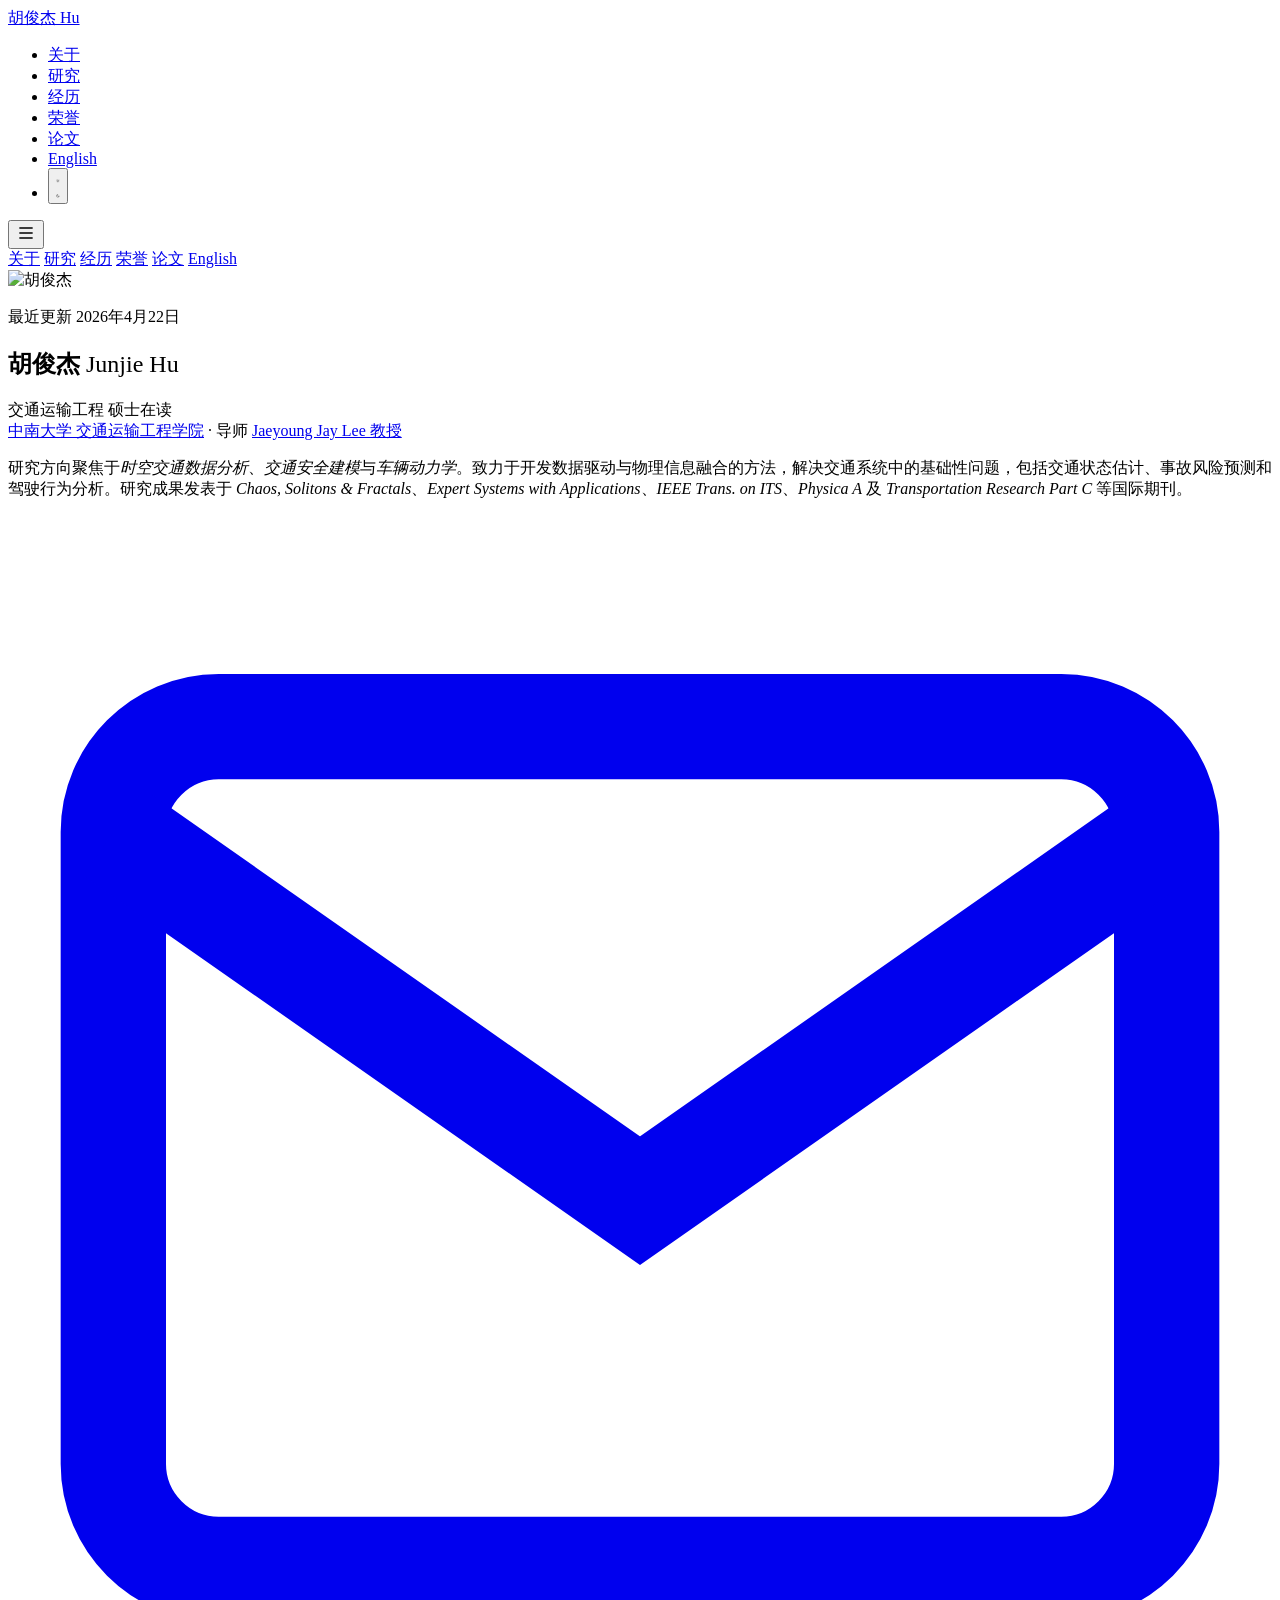
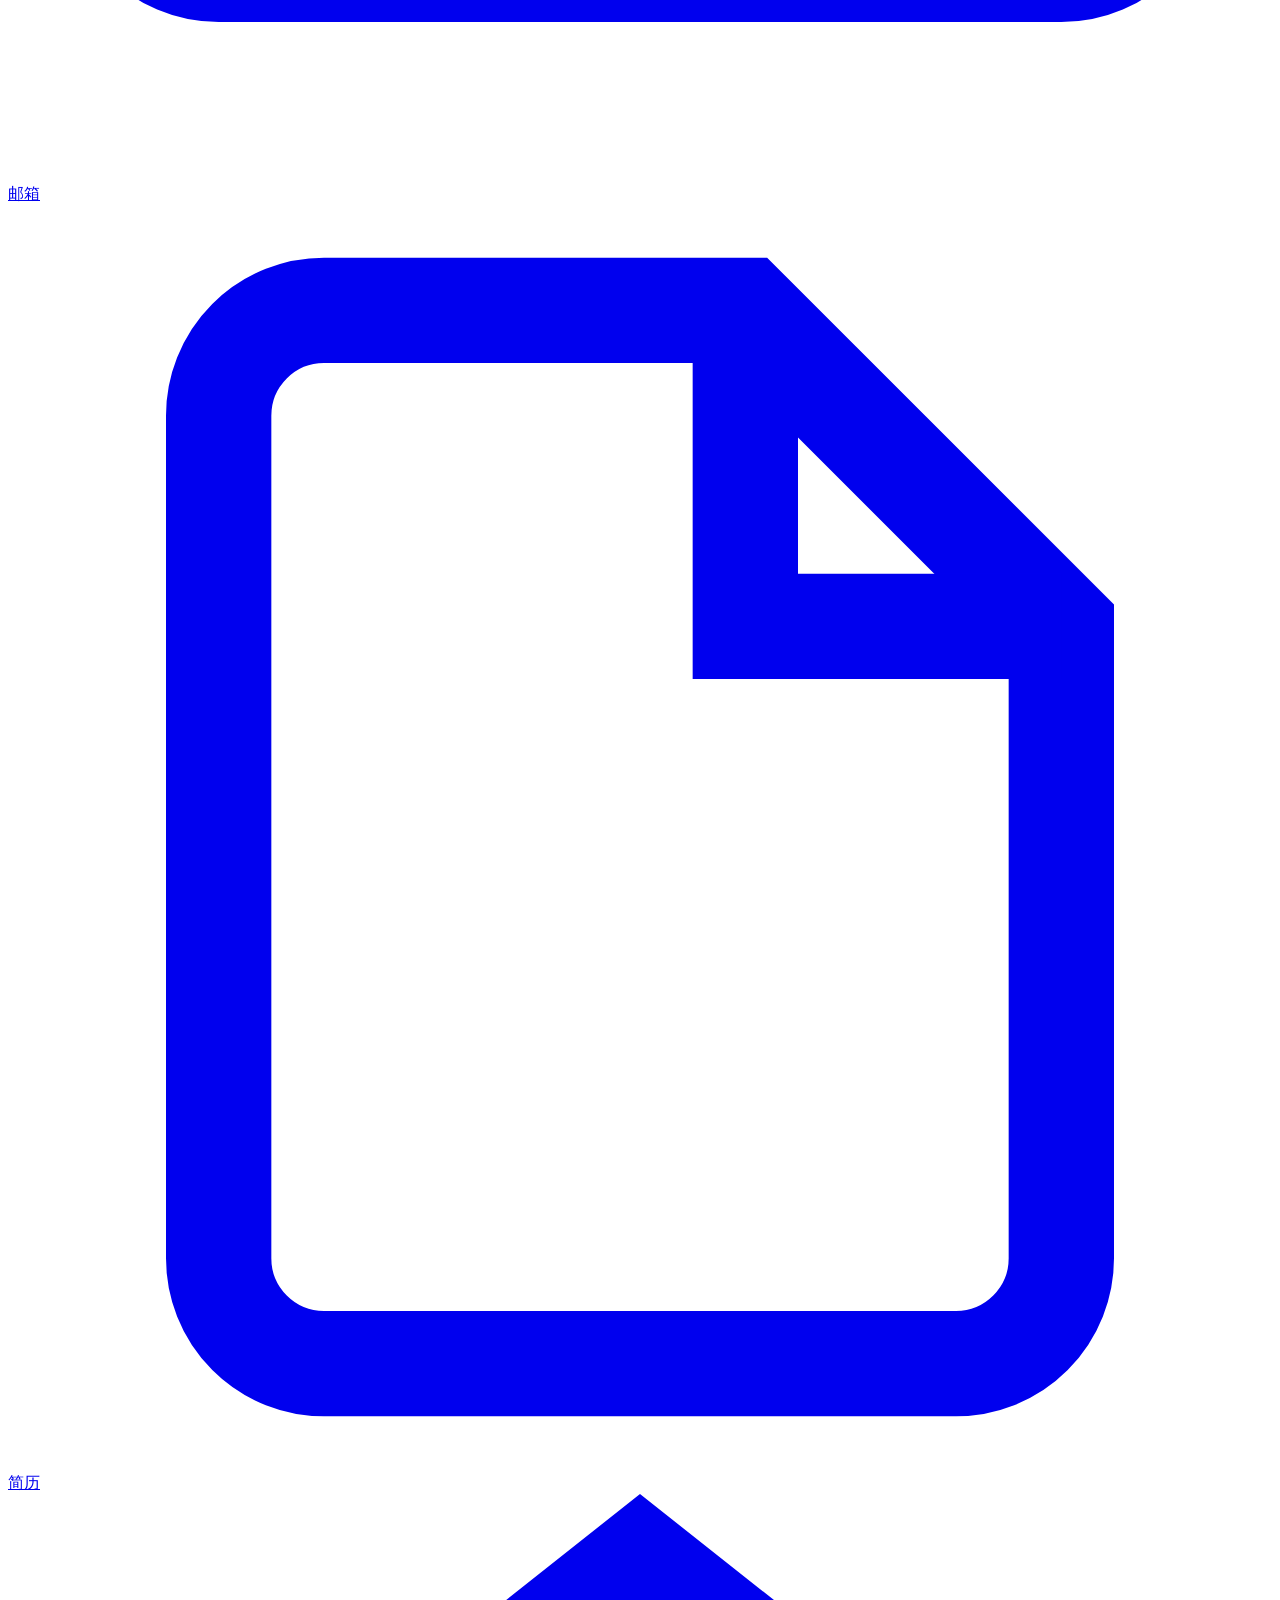
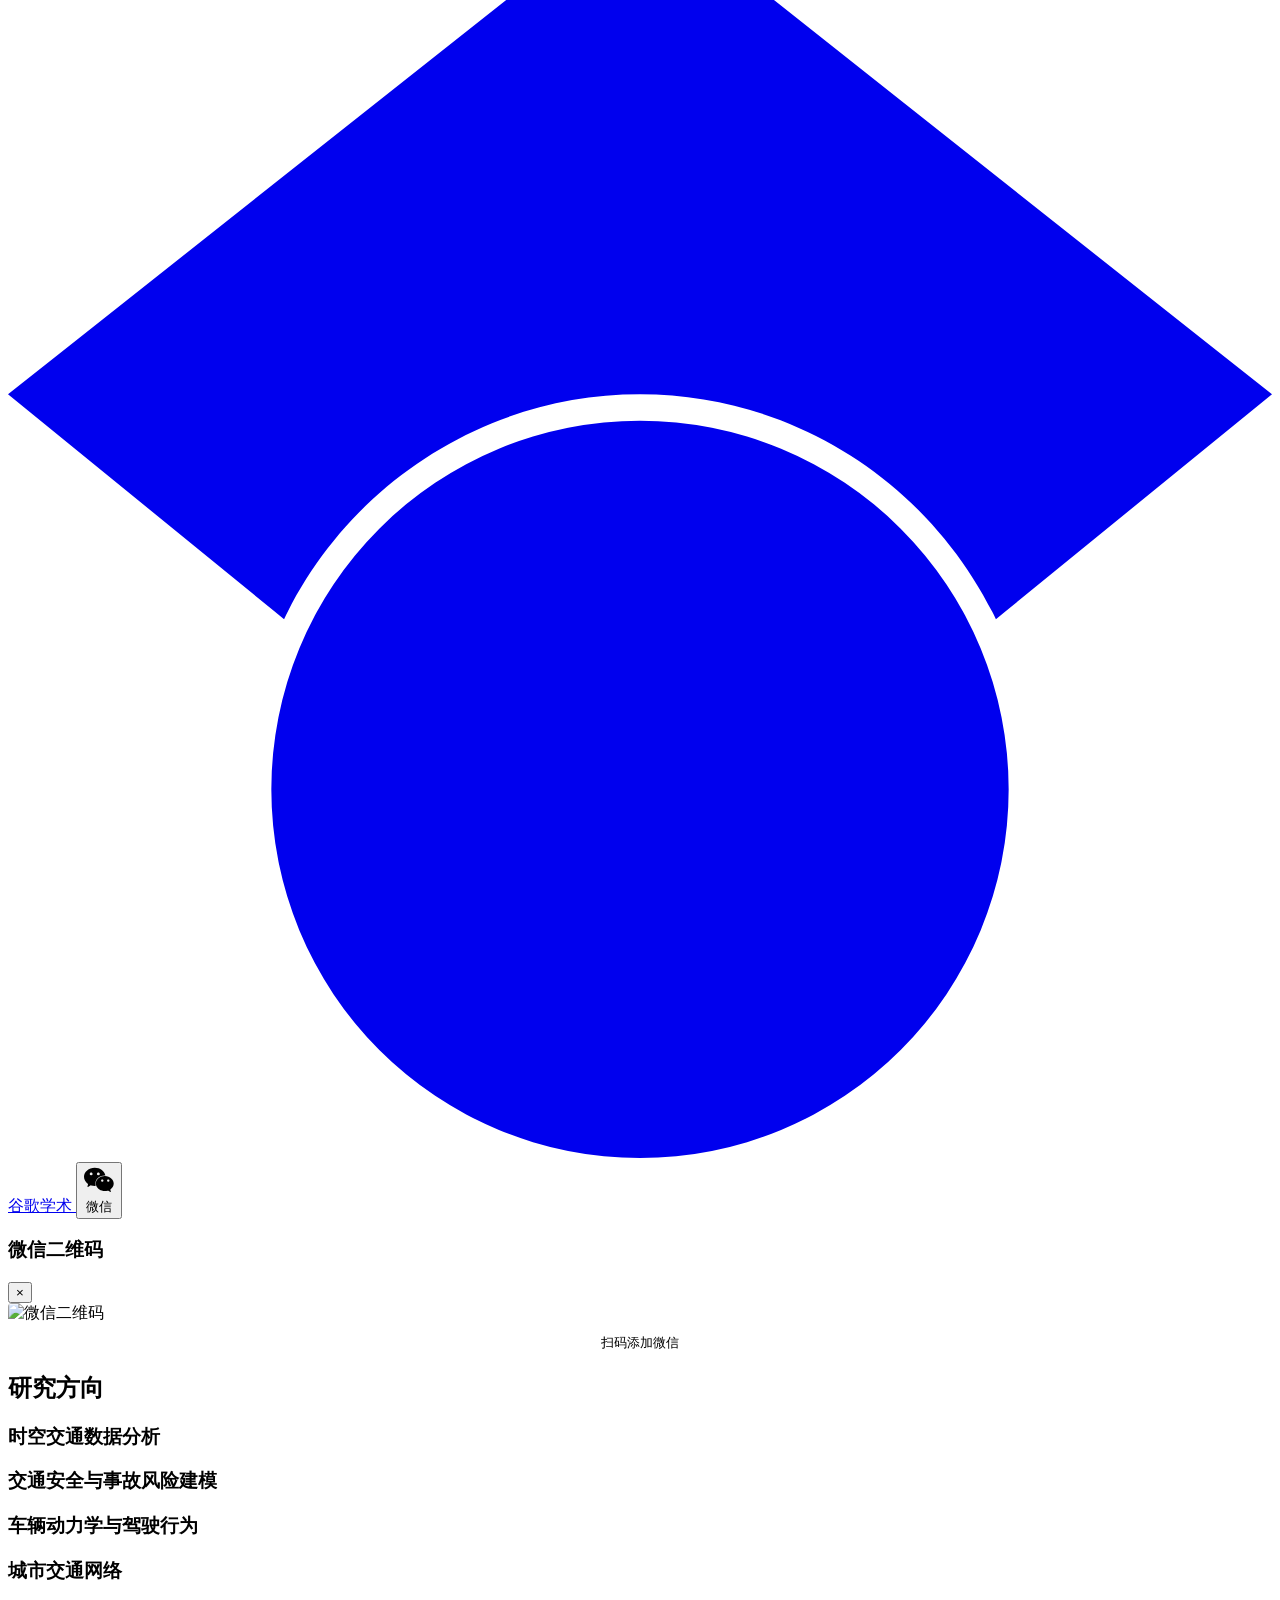
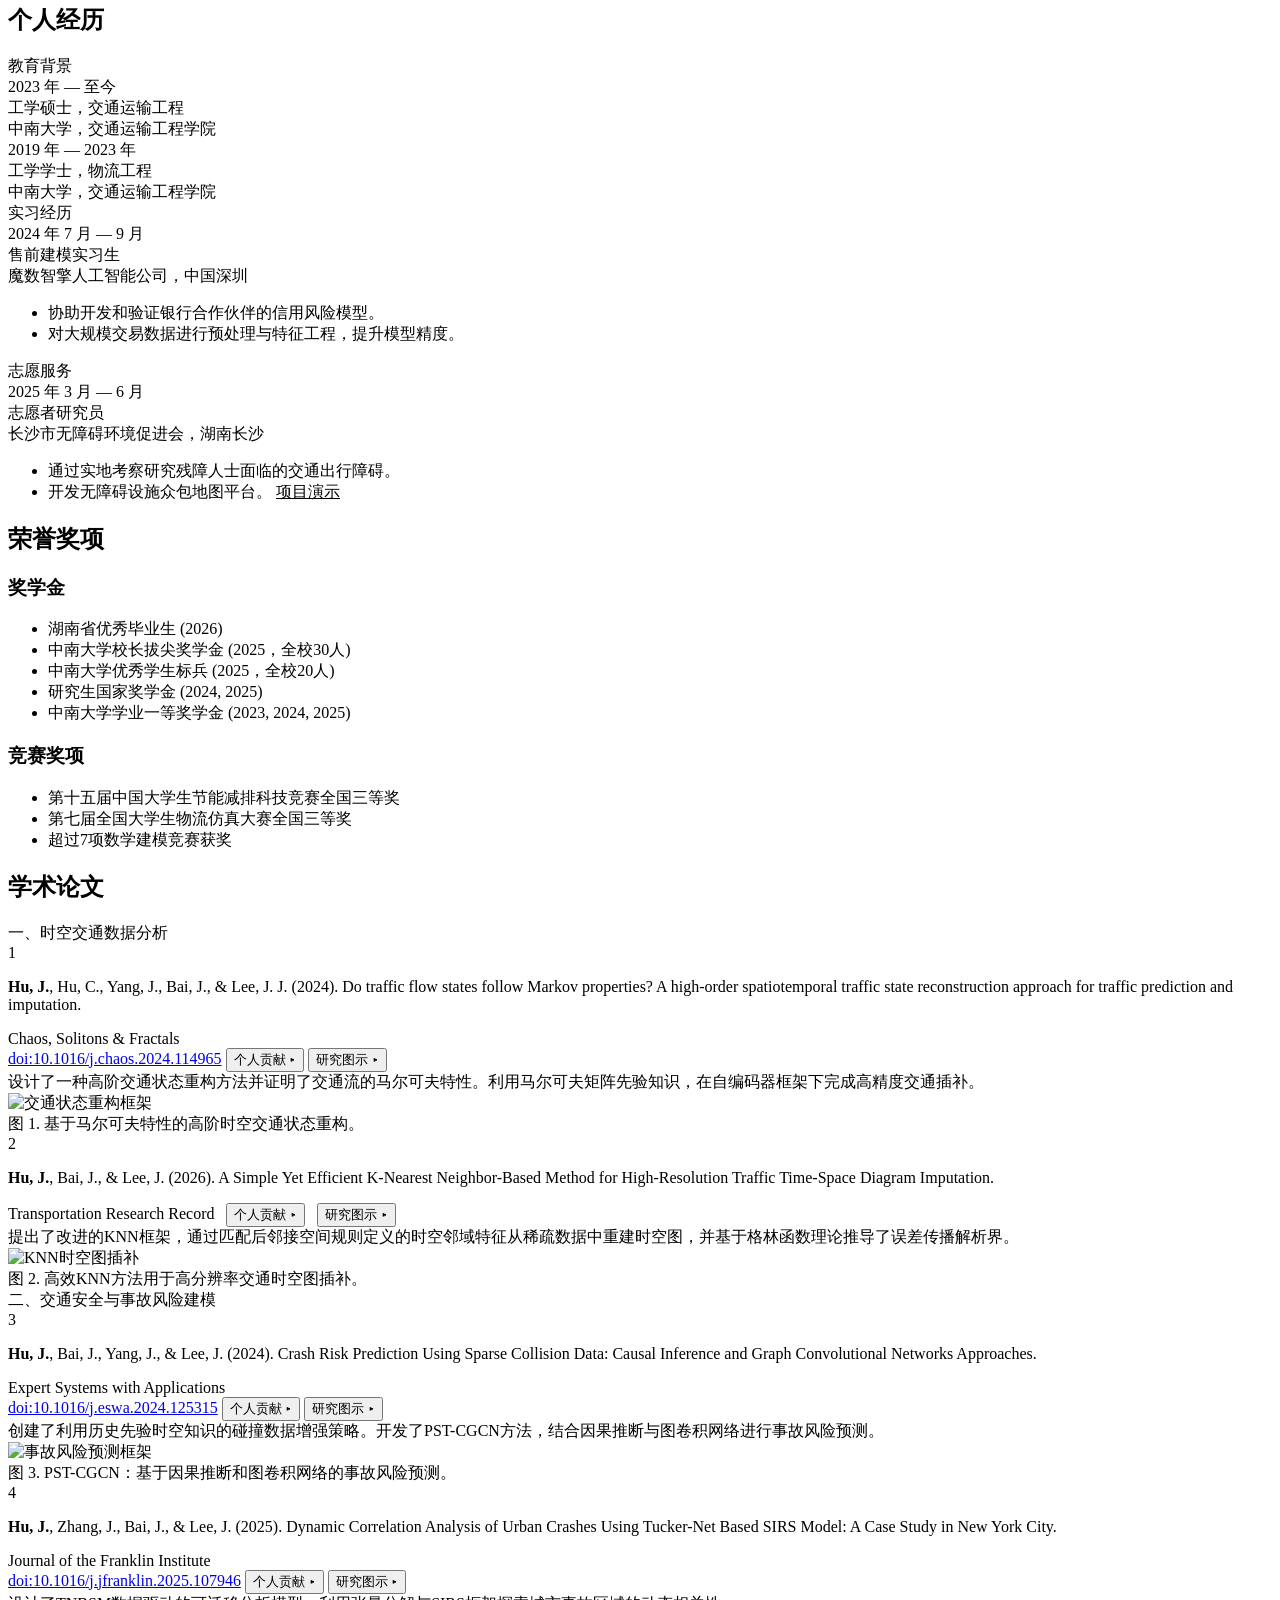
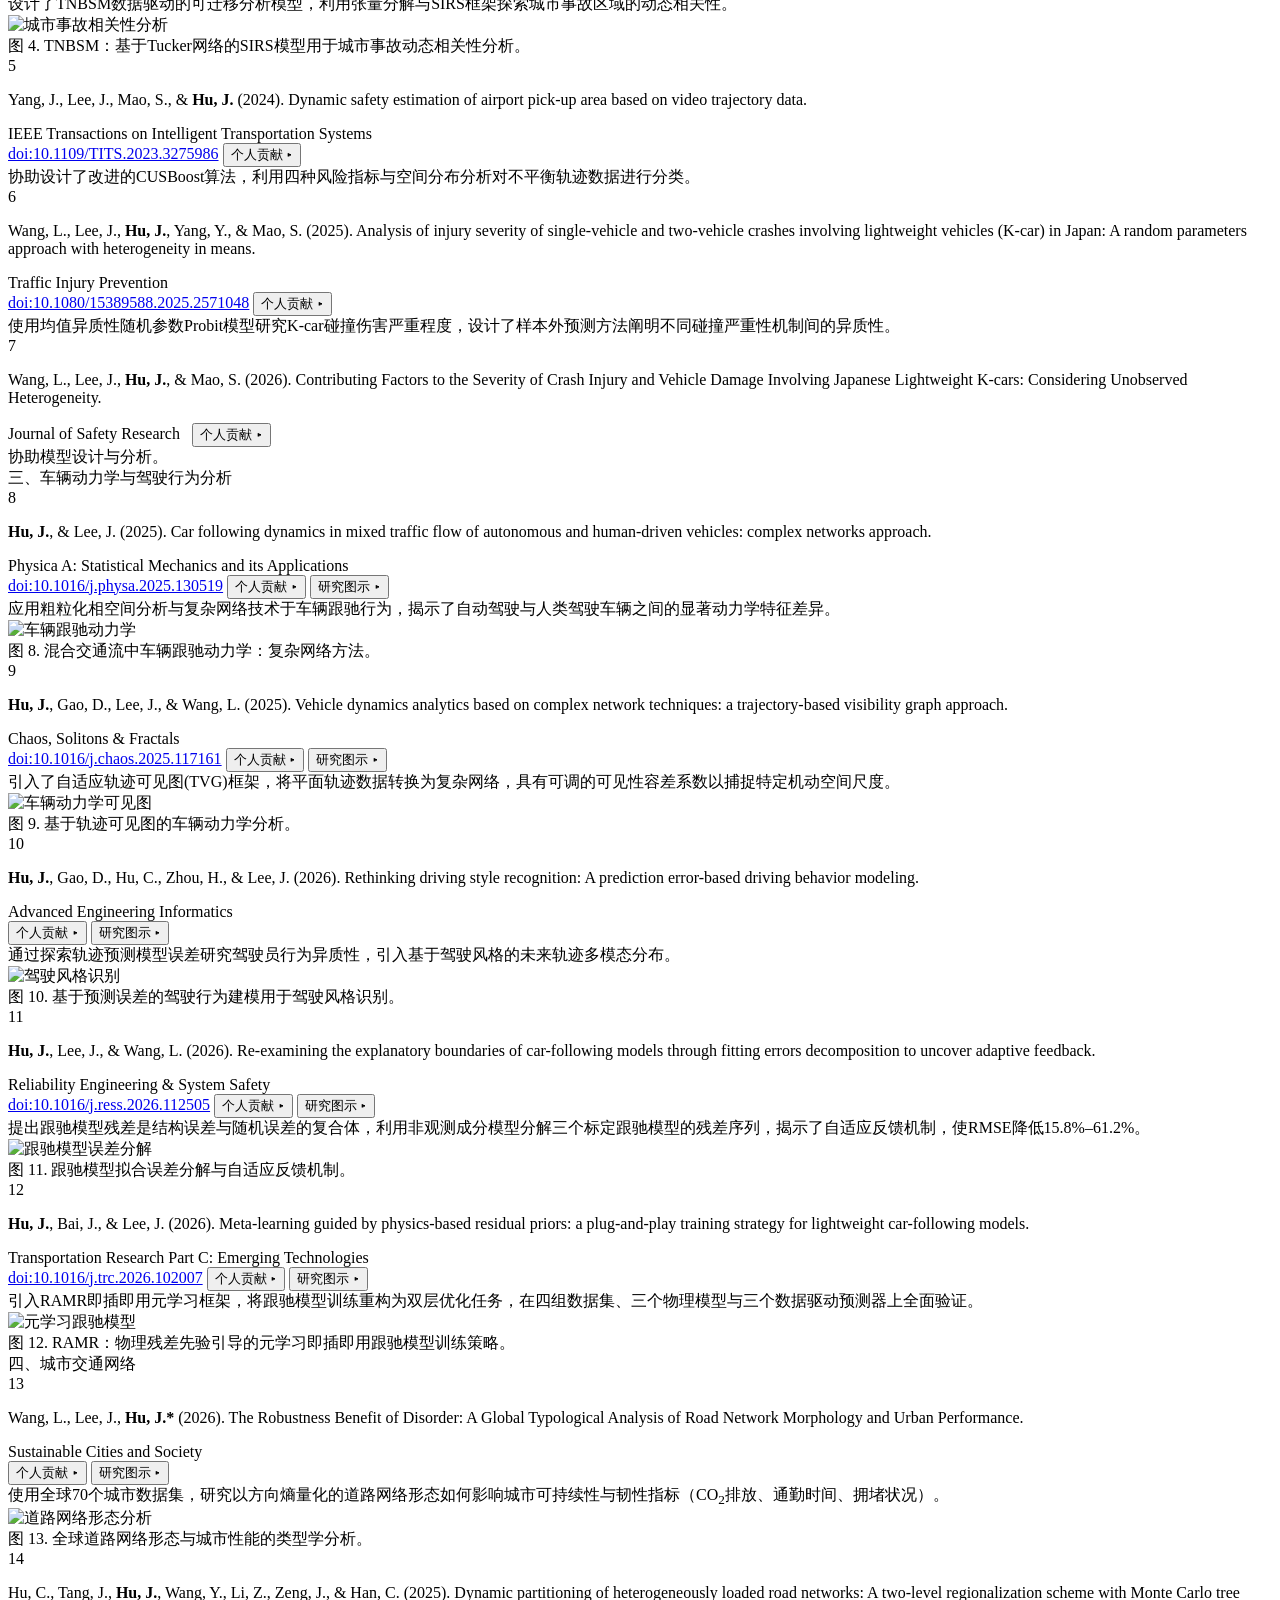
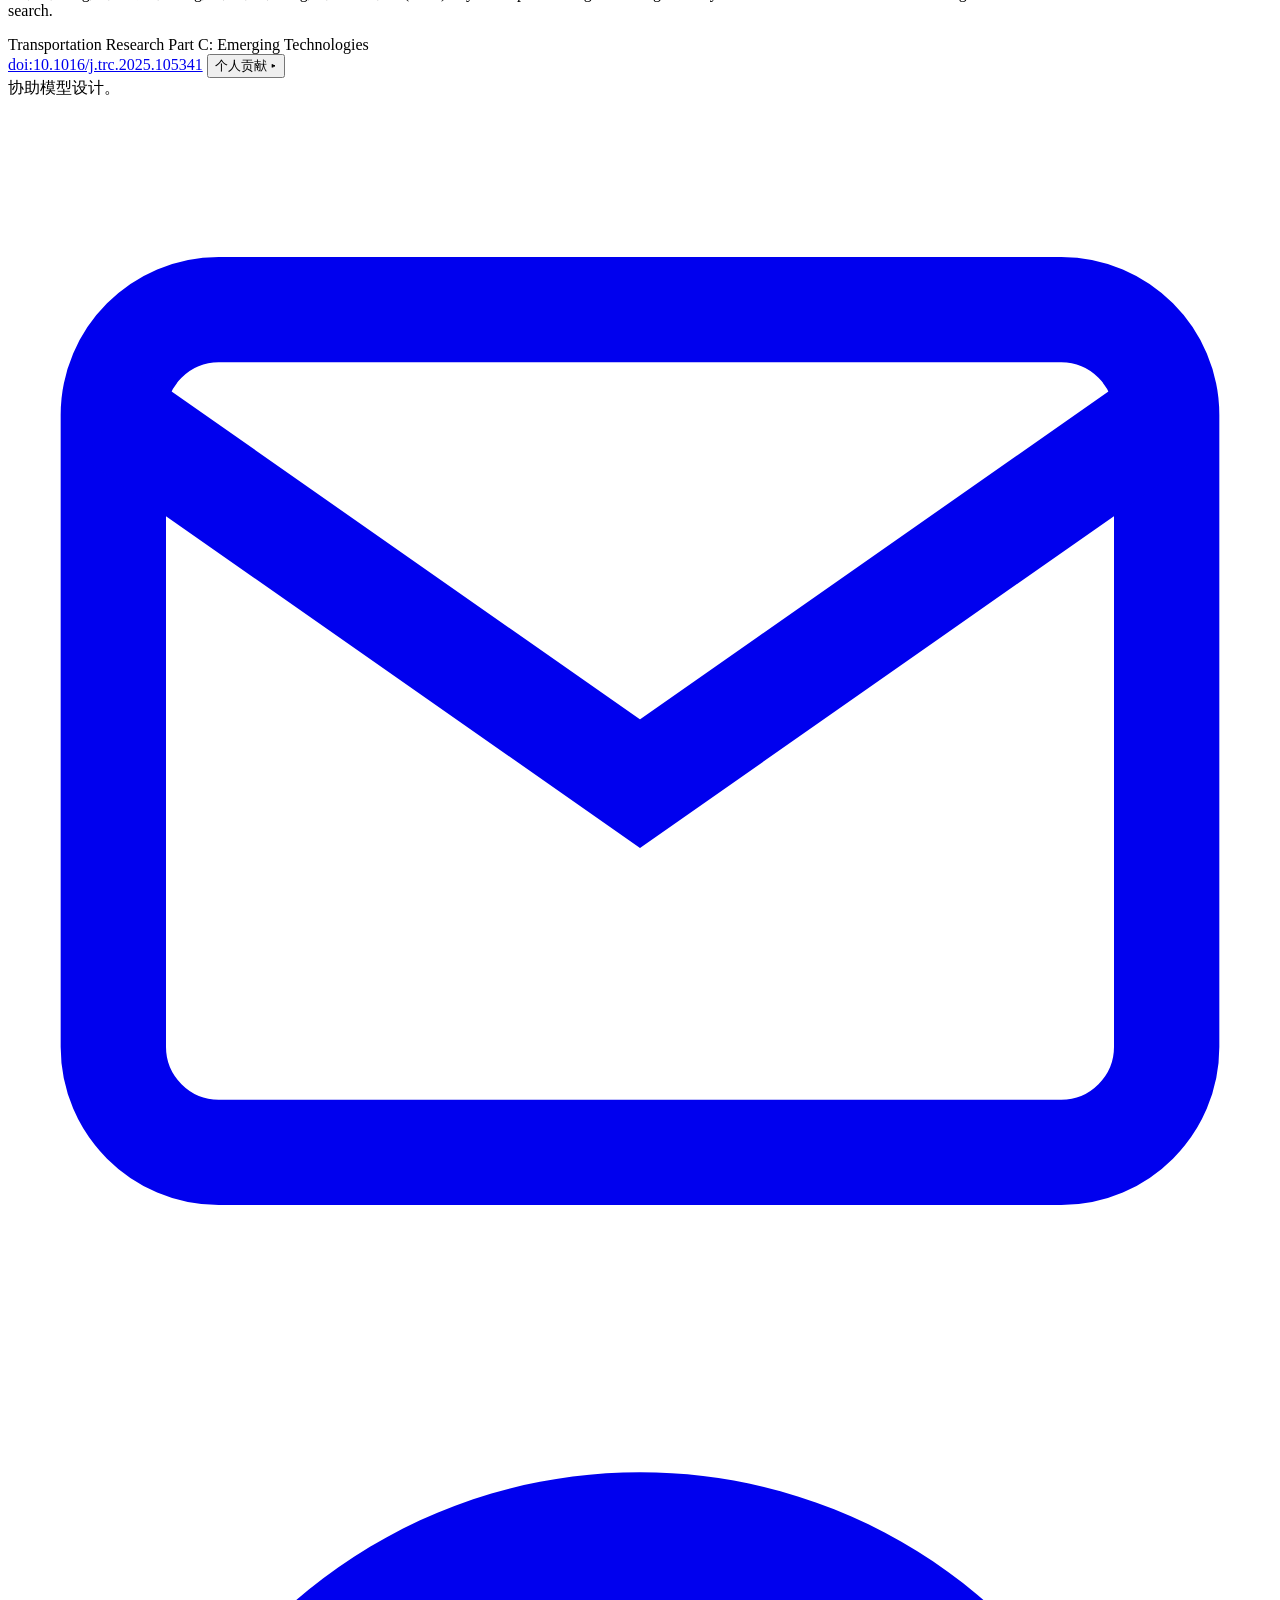
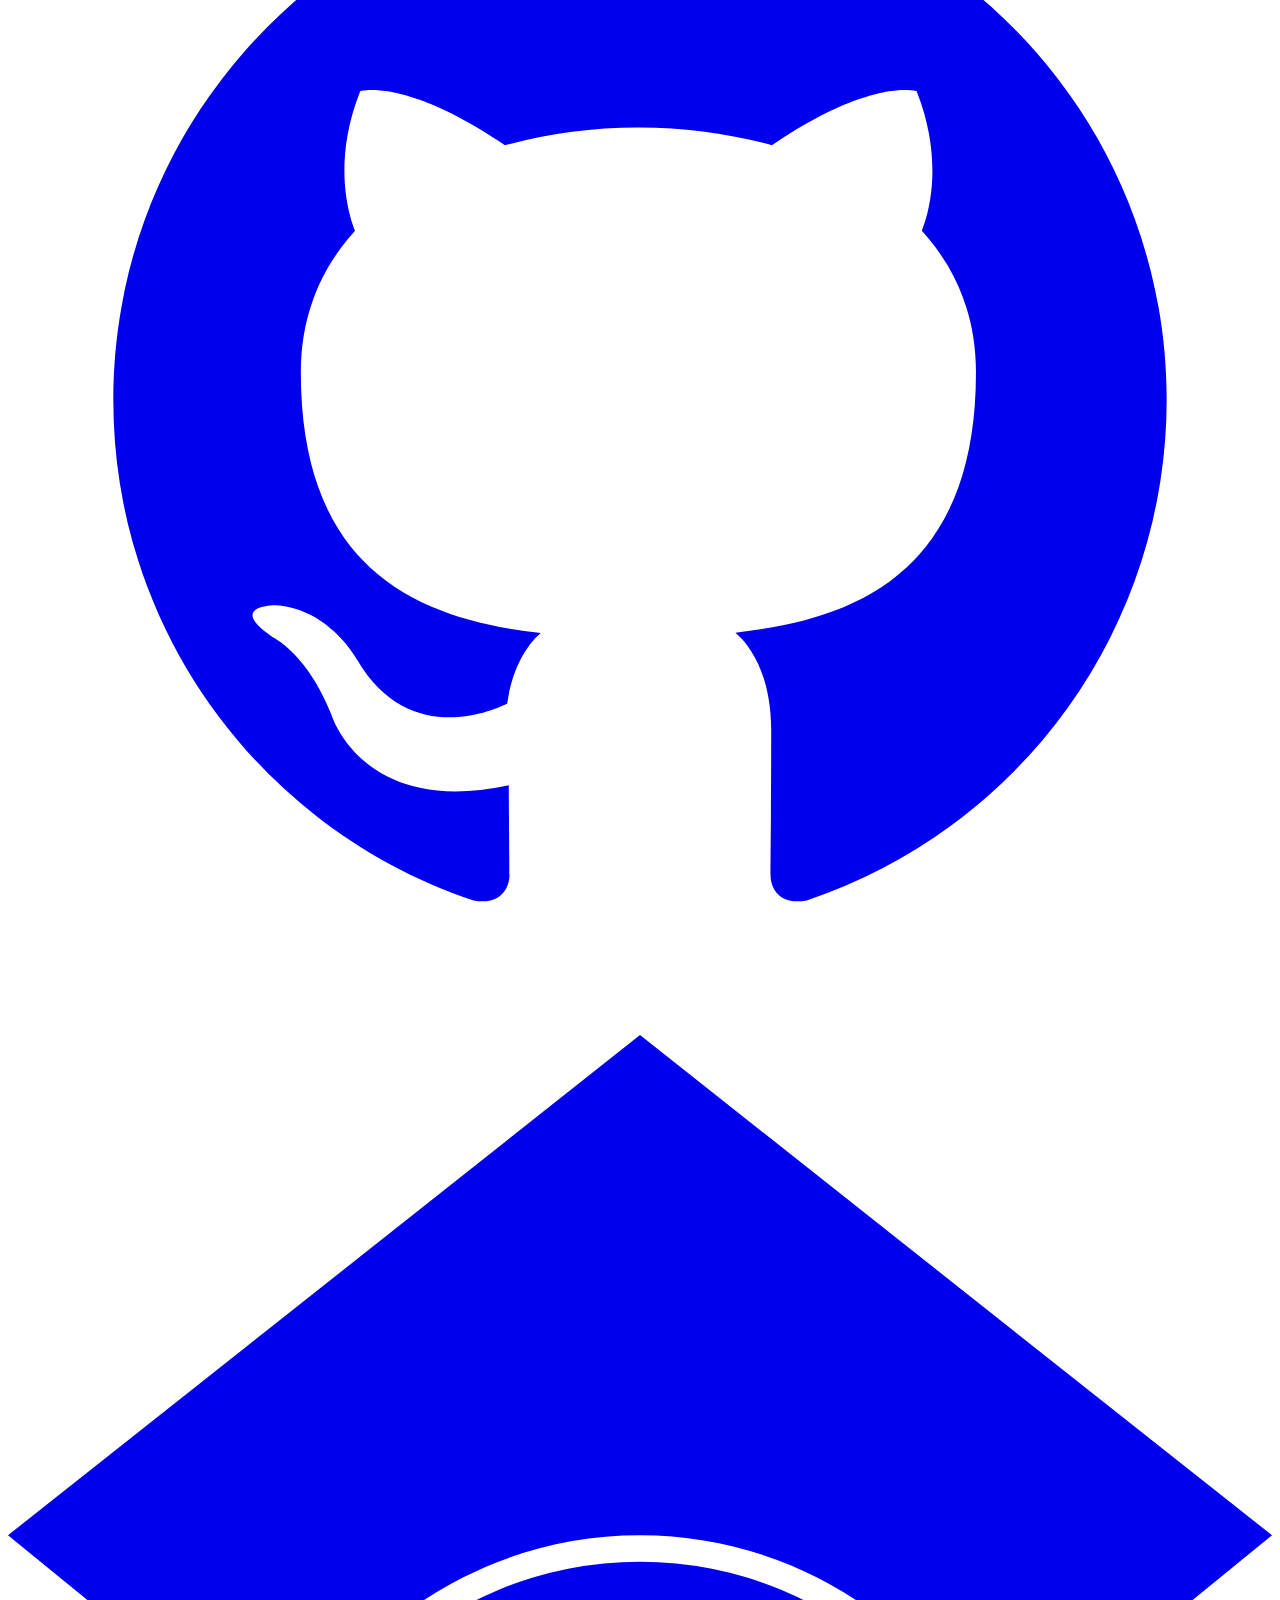
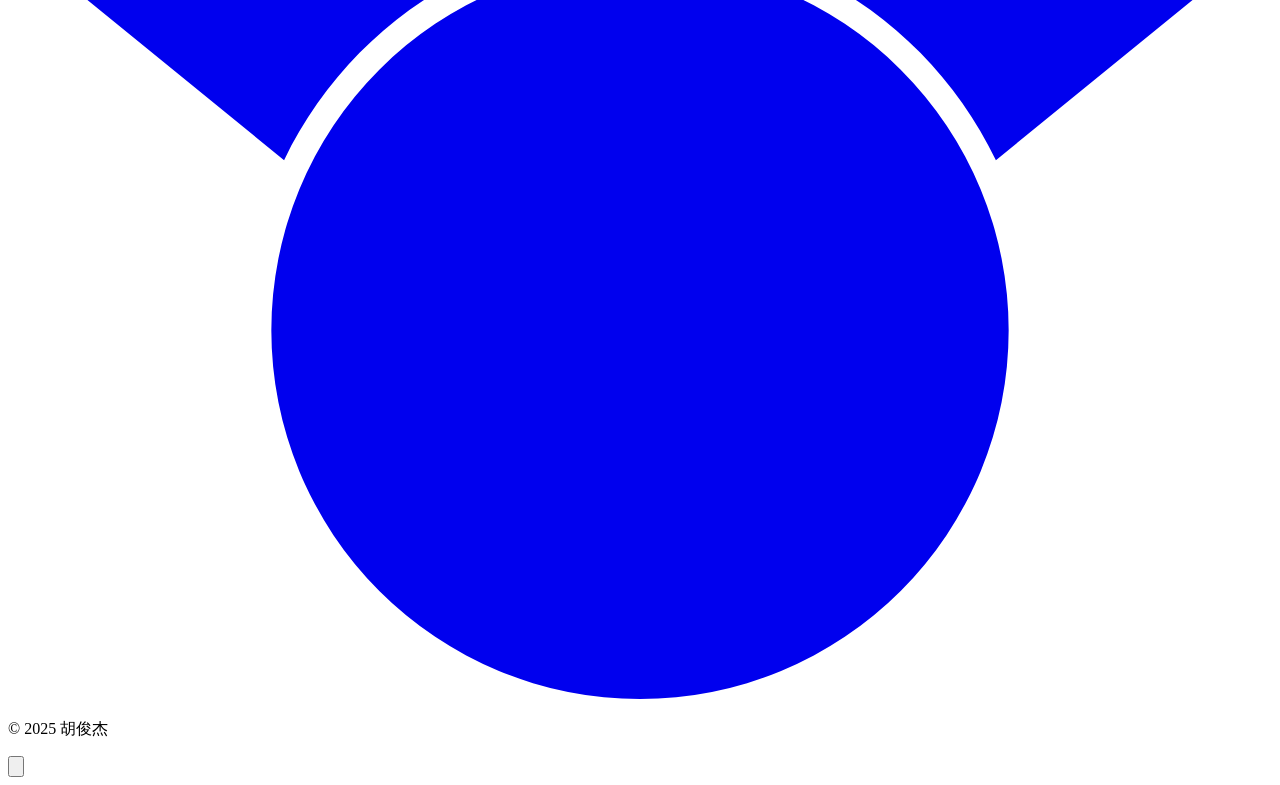
==== frontend/index_cn.html @ 34114586 "Update index_cn.html" ====
<!DOCTYPE html>
<html lang="zh-CN">
<head>
    <meta charset="UTF-8">
    <meta name="viewport" content="width=device-width, initial-scale=1.0">
    <title>胡俊杰 — 学术主页</title>
    <meta name="description" content="胡俊杰 — 中南大学交通运输工程硕士在读。研究方向：时空交通数据分析、交通安全建模、车辆动力学与驾驶行为、城市交通网络。">
    <meta property="og:title" content="胡俊杰 — 学术主页">
    <meta property="og:description" content="中南大学交通运输工程研究者">
    <meta property="og:type" content="website">
    <link rel="preconnect" href="https://fonts.googleapis.com">
    <link rel="preconnect" href="https://fonts.gstatic.com" crossorigin>
    <link href="https://fonts.googleapis.com/css2?family=Inter:wght@400;500;600;700&family=Source+Serif+4:ital,opsz,wght@0,8..60,400;0,8..60,600;0,8..60,700;1,8..60,400;1,8..60,600&display=swap" rel="stylesheet">
    <link rel="stylesheet" href="css/style.css">
</head>
<body>

<nav class="navbar" role="navigation" aria-label="主导航">
  <div class="navbar-inner">
    <a href="#" class="nav-brand">胡俊杰 <span>Hu</span></a>
    <ul class="nav-links">
      <li><a href="#about">关于</a></li>
      <li><a href="#research">研究</a></li>
      <li><a href="#experience">经历</a></li>
      <li><a href="#honors">荣誉</a></li>
      <li><a href="#publications">论文</a></li>
      <li><a href="index.html" class="lang-link">English</a></li>
      <li>
        <button id="theme-toggle" class="theme-toggle" aria-label="切换主题">
          <svg class="sun-icon" viewBox="0 0 24 24" fill="none" stroke="currentColor" stroke-width="2"><circle cx="12" cy="12" r="5"/><path d="M12 1v2M12 21v2M4.22 4.22l1.42 1.42M18.36 18.36l1.42 1.42M1 12h2M21 12h2M4.22 19.78l1.42-1.42M18.36 5.64l1.42-1.42"/></svg>
          <svg class="moon-icon" viewBox="0 0 24 24" fill="none" stroke="currentColor" stroke-width="2"><path d="M21 12.79A9 9 0 1111.21 3 7 7 0 0021 12.79z"/></svg>
        </button>
      </li>
    </ul>
    <button id="mobile-menu-btn" class="mobile-menu-btn" aria-label="菜单" aria-expanded="false">
      <svg width="20" height="20" viewBox="0 0 24 24" fill="none" stroke="currentColor" stroke-width="2"><path d="M4 6h16M4 12h16M4 18h16"/></svg>
    </button>
  </div>
</nav>

<div id="mobile-menu" class="mobile-menu">
  <a href="#about">关于</a>
  <a href="#research">研究</a>
  <a href="#experience">经历</a>
  <a href="#honors">荣誉</a>
  <a href="#publications">论文</a>
  <a href="index.html">English</a>
</div>

<section id="about" class="hero">
  <div class="container hero-inner">
    <div class="hero-avatar-col">
      <img src="profile-photo.png" alt="胡俊杰" class="hero-avatar" width="136" height="136">
      <p class="hero-updated">最近更新 2026年4月22日</p>
    </div>
    <div class="hero-text">
      <h1 class="hero-name">胡俊杰 <span style="font-weight:400;color:var(--text-muted);">Junjie Hu</span></h1>
      <p class="hero-affiliation">
        交通运输工程 硕士在读<br>
        <a href="https://stte.csu.edu.cn/" target="_blank" rel="noopener">中南大学 交通运输工程学院</a>
        &middot; 导师 <a href="https://www.researchgate.net/profile/Jaeyoung-Lee-26" target="_blank" rel="noopener">Jaeyoung Jay Lee 教授</a>
      </p>
      <p class="hero-bio">
        研究方向聚焦于<em>时空交通数据分析</em>、<em>交通安全建模</em>与<em>车辆动力学</em>。致力于开发数据驱动与物理信息融合的方法，解决交通系统中的基础性问题，包括交通状态估计、事故风险预测和驾驶行为分析。研究成果发表于 <em>Chaos, Solitons &amp; Fractals</em>、<em>Expert Systems with Applications</em>、<em>IEEE Trans. on ITS</em>、<em>Physica A</em> 及 <em>Transportation Research Part C</em> 等国际期刊。
      </p>
      <div class="hero-links">
        <a href="mailto:junjiehuits@gmail.com" class="btn btn-primary">
          <svg viewBox="0 0 24 24" fill="none" stroke="currentColor" stroke-width="2"><path d="M4 4h16c1.1 0 2 .9 2 2v12c0 1.1-.9 2-2 2H4c-1.1 0-2-.9-2-2V6c0-1.1.9-2 2-2z"/><polyline points="22,6 12,13 2,6"/></svg>
          邮箱
        </a>
        <a href="JunjieHu_CV.pdf" target="_blank" class="btn">
          <svg viewBox="0 0 24 24" fill="none" stroke="currentColor" stroke-width="2"><path d="M14 2H6a2 2 0 0 0-2 2v16a2 2 0 0 0 2 2h12a2 2 0 0 0 2-2V8z"/><polyline points="14 2 14 8 20 8"/></svg>
          简历
        </a>
<a href="https://scholar.google.com/citations?hl=zh-CN&user=2Irk2E4AAAAJ" target="_blank" rel="noopener" class="btn">
          <svg viewBox="0 0 24 24" fill="currentColor"><path d="M5.242 13.769L0 9.5 12 0l12 9.5-5.242 4.269C17.548 11.249 14.978 9.5 12 9.5s-5.548 1.748-6.758 4.269zM12 10a7 7 0 1 0 0 14 7 7 0 0 0 0-14z"/></svg>
          谷歌学术
        </a>
        <button onclick="showWechat()" class="btn">
          <svg viewBox="0 0 24 24" fill="currentColor"><path d="M8.691 2.188C3.891 2.188 0 5.476 0 9.53c0 2.212 1.17 4.203 3.002 5.55a.59.59 0 01.213.665l-.39 1.48c-.019.07-.048.141-.048.213 0 .163.13.295.29.295a.326.326 0 00.167-.054l1.903-1.114a.864.864 0 01.717-.098 10.2 10.2 0 002.837.403c.276 0 .543-.027.811-.05-.857-2.578.157-4.972 1.932-6.446 1.703-1.415 3.882-1.98 5.853-1.838-.576-3.583-4.196-6.348-8.596-6.348zm-2.906 3.803c.642 0 1.162.529 1.162 1.18a1.17 1.17 0 01-1.162 1.178 1.17 1.17 0 01-1.162-1.178c0-.651.52-1.18 1.162-1.18zm5.813 0c.642 0 1.162.529 1.162 1.18a1.17 1.17 0 01-1.162 1.178 1.17 1.17 0 01-1.162-1.178c0-.651.52-1.18 1.162-1.18zm5.34 2.867c-1.797-.052-3.746.512-5.28 1.786-1.72 1.428-2.687 3.72-1.78 6.22.942 2.453 3.666 4.229 6.884 4.229.826 0 1.622-.12 2.361-.336a.722.722 0 01.598.082l1.584.926a.272.272 0 00.14.045c.138 0 .25-.11.25-.245 0-.06-.024-.12-.04-.178l-.325-1.233a.49.49 0 01.177-.554C23.028 18.48 24 16.82 24 14.98c0-3.21-2.931-5.952-7.062-6.122zm-2.18 2.769c.535 0 .969.44.969.982a.976.976 0 01-.969.983.976.976 0 01-.969-.983c0-.542.434-.982.97-.982zm4.844 0c.535 0 .969.44.969.982a.976.976 0 01-.969.983.976.976 0 01-.969-.983c0-.542.434-.982.97-.982z"/></svg>
          微信
        </button>
      </div>
    </div>
  </div>
</section>

<div id="wechat-modal" class="modal-overlay" role="dialog" aria-hidden="true">
  <div class="modal">
    <div class="modal-header">
      <h3>微信二维码</h3>
      <button onclick="hideWechat()" class="modal-close" aria-label="关闭">&times;</button>
    </div>
    <img src="wechat.jpg" alt="微信二维码" style="width:100%; border-radius:4px;">
    <p style="text-align:center;font-size:0.82rem;color:var(--text-muted);margin-top:10px;">扫码添加微信</p>
  </div>
</div>

<section id="research" class="section">
  <div class="container">
    <h2 class="section-title">研究方向</h2>
    <div class="research-grid">
      <div class="research-item"><h3>时空交通数据分析</h3></div>
      <div class="research-item"><h3>交通安全与事故风险建模</h3></div>
      <div class="research-item"><h3>车辆动力学与驾驶行为</h3></div>
      <div class="research-item"><h3>城市交通网络</h3></div>
    </div>
  </div>
</section>

<section id="experience" class="section">
  <div class="container">
    <h2 class="section-title">个人经历</h2>

    <div class="exp-block">
      <div class="exp-heading">教育背景</div>
      <div class="exp-entry">
        <div class="exp-date">2023 年 &mdash; 至今</div>
        <div class="exp-title">工学硕士，交通运输工程</div>
        <div class="exp-subtitle">中南大学，交通运输工程学院</div>
      </div>
      <div class="exp-entry">
        <div class="exp-date">2019 年 &mdash; 2023 年</div>
        <div class="exp-title">工学学士，物流工程</div>
        <div class="exp-subtitle">中南大学，交通运输工程学院</div>
      </div>
    </div>

    <div class="exp-block">
      <div class="exp-heading">实习经历</div>
      <div class="exp-entry">
        <div class="exp-date">2024 年 7 月 &mdash; 9 月</div>
        <div class="exp-title">售前建模实习生</div>
        <div class="exp-subtitle">魔数智擎人工智能公司，中国深圳</div>
        <ul class="exp-details">
          <li>协助开发和验证银行合作伙伴的信用风险模型。</li>
          <li>对大规模交易数据进行预处理与特征工程，提升模型精度。</li>
        </ul>
      </div>
    </div>

    <div class="exp-block">
      <div class="exp-heading">志愿服务</div>
      <div class="exp-entry">
        <div class="exp-date">2025 年 3 月 &mdash; 6 月</div>
        <div class="exp-title">志愿者研究员</div>
        <div class="exp-subtitle">长沙市无障碍环境促进会，湖南长沙</div>
        <ul class="exp-details">
          <li>通过实地考察研究残障人士面临的交通出行障碍。</li>
          <li>开发无障碍设施众包地图平台。 <a href="https://junjiehu.pythonanywhere.com/" target="_blank" rel="noopener" style="color:var(--accent);">项目演示</a></li>
        </ul>
      </div>
    </div>
  </div>
</section>

<section id="honors" class="section">
  <div class="container">
    <h2 class="section-title">荣誉奖项</h2>
    <div class="honors-grid">
      <div class="honor-group">
        <h3>奖学金</h3>
        <ul>
            <li>湖南省优秀毕业生 <span class="honor-note">(2026)</span></li>
          <li>中南大学校长拔尖奖学金 <span class="honor-note">(2025，全校30人)</span></li>
          <li>中南大学优秀学生标兵 <span class="honor-note">(2025，全校20人)</span></li>
          <li>研究生国家奖学金 <span class="honor-note">(2024, 2025)</span></li>
          <li>中南大学学业一等奖学金 <span class="honor-note">(2023, 2024, 2025)</span></li>
        </ul>
      </div>
      <div class="honor-group">
        <h3>竞赛奖项</h3>
        <ul>
          <li>第十五届中国大学生节能减排科技竞赛全国三等奖</li>
          <li>第七届全国大学生物流仿真大赛全国三等奖</li>
          <li>超过7项数学建模竞赛获奖</li>
        </ul>
      </div>
    </div>
  </div>
</section>

<section id="publications" class="section">
  <div class="container">
    <h2 class="section-title">学术论文</h2>

    <!-- Category 1 -->
    <div class="pub-category">
      <div class="pub-cat-title">一、时空交通数据分析</div>
      <div class="pub-list">

        <div class="pub-item">
          <span class="pub-index">1</span>
          <div class="pub-content">
            <p class="pub-authors"><strong>Hu, J.</strong>, Hu, C., Yang, J., Bai, J., &amp; Lee, J. J. (2024). Do traffic flow states follow Markov properties? A high-order spatiotemporal traffic state reconstruction approach for traffic prediction and imputation.</p>
            <span class="pub-journal">Chaos, Solitons &amp; Fractals</span>
            <div class="pub-meta">
              <a href="https://doi.org/10.1016/j.chaos.2024.114965" target="_blank" rel="noopener" class="pub-doi">doi:10.1016/j.chaos.2024.114965</a>
              <button class="pub-contrib-btn" aria-expanded="false" aria-controls="pub-c1-1">个人贡献 &#9656;</button>
              <button class="pub-figure-btn" aria-expanded="false" aria-controls="pub-fig-1">研究图示 &#9656;</button>
            </div>
            <div id="pub-c1-1" class="pub-contrib">设计了一种高阶交通状态重构方法并证明了交通流的马尔可夫特性。利用马尔可夫矩阵先验知识，在自编码器框架下完成高精度交通插补。</div>
            <div id="pub-fig-1" class="pub-figure">
              <img src="images/fig1.jpg" alt="交通状态重构框架" loading="lazy">
              <div class="pub-figure-caption">图 1. 基于马尔可夫特性的高阶时空交通状态重构。</div>
            </div>
          </div>
        </div>

        <div class="pub-item">
          <span class="pub-index">2</span>
          <div class="pub-content">
            <p class="pub-authors"><strong>Hu, J.</strong>, Bai, J., &amp; Lee, J. (2026). A Simple Yet Efficient K-Nearest Neighbor-Based Method for High-Resolution Traffic Time-Space Diagram Imputation.</p>
            <span class="pub-journal">Transportation Research Record</span>
            <button class="pub-contrib-btn" aria-expanded="false" aria-controls="pub-c1-2" style="margin-left:8px;">个人贡献 &#9656;</button>
            <button class="pub-figure-btn" aria-expanded="false" aria-controls="pub-fig-2" style="margin-left:8px;">研究图示 &#9656;</button>
            <div id="pub-c1-2" class="pub-contrib">提出了改进的KNN框架，通过匹配后邻接空间规则定义的时空邻域特征从稀疏数据中重建时空图，并基于格林函数理论推导了误差传播解析界。</div>
            <div id="pub-fig-2" class="pub-figure">
              <img src="images/fig2.jpg" alt="KNN时空图插补" loading="lazy">
              <div class="pub-figure-caption">图 2. 高效KNN方法用于高分辨率交通时空图插补。</div>
            </div>
          </div>
        </div>

      </div>
    </div>

    <!-- Category 2 -->
    <div class="pub-category">
      <div class="pub-cat-title">二、交通安全与事故风险建模</div>
      <div class="pub-list">

        <div class="pub-item">
          <span class="pub-index">3</span>
          <div class="pub-content">
            <p class="pub-authors"><strong>Hu, J.</strong>, Bai, J., Yang, J., &amp; Lee, J. (2024). Crash Risk Prediction Using Sparse Collision Data: Causal Inference and Graph Convolutional Networks Approaches.</p>
            <span class="pub-journal">Expert Systems with Applications</span>
            <div class="pub-meta">
              <a href="https://doi.org/10.1016/j.eswa.2024.125315" target="_blank" rel="noopener" class="pub-doi">doi:10.1016/j.eswa.2024.125315</a>
              <button class="pub-contrib-btn" aria-expanded="false" aria-controls="pub-c2-1">个人贡献 &#9656;</button>
              <button class="pub-figure-btn" aria-expanded="false" aria-controls="pub-fig-3">研究图示 &#9656;</button>
            </div>
            <div id="pub-c2-1" class="pub-contrib">创建了利用历史先验时空知识的碰撞数据增强策略。开发了PST-CGCN方法，结合因果推断与图卷积网络进行事故风险预测。</div>
            <div id="pub-fig-3" class="pub-figure">
              <img src="images/fig3.jpg" alt="事故风险预测框架" loading="lazy">
              <div class="pub-figure-caption">图 3. PST-CGCN：基于因果推断和图卷积网络的事故风险预测。</div>
            </div>
          </div>
        </div>

        <div class="pub-item">
          <span class="pub-index">4</span>
          <div class="pub-content">
            <p class="pub-authors"><strong>Hu, J.</strong>, Zhang, J., Bai, J., &amp; Lee, J. (2025). Dynamic Correlation Analysis of Urban Crashes Using Tucker-Net Based SIRS Model: A Case Study in New York City.</p>
            <span class="pub-journal">Journal of the Franklin Institute</span>
            <div class="pub-meta">
              <a href="https://doi.org/10.1016/j.jfranklin.2025.107946" target="_blank" rel="noopener" class="pub-doi">doi:10.1016/j.jfranklin.2025.107946</a>
              <button class="pub-contrib-btn" aria-expanded="false" aria-controls="pub-c2-2">个人贡献 &#9656;</button>
              <button class="pub-figure-btn" aria-expanded="false" aria-controls="pub-fig-4">研究图示 &#9656;</button>
            </div>
            <div id="pub-c2-2" class="pub-contrib">设计了TNBSM数据驱动的可迁移分析模型，利用张量分解与SIRS框架探索城市事故区域的动态相关性。</div>
            <div id="pub-fig-4" class="pub-figure">
              <img src="images/fig4.jpg" alt="城市事故相关性分析" loading="lazy">
              <div class="pub-figure-caption">图 4. TNBSM：基于Tucker网络的SIRS模型用于城市事故动态相关性分析。</div>
            </div>
          </div>
        </div>

        <div class="pub-item">
          <span class="pub-index">5</span>
          <div class="pub-content">
            <p class="pub-authors">Yang, J., Lee, J., Mao, S., &amp; <strong>Hu, J.</strong> (2024). Dynamic safety estimation of airport pick-up area based on video trajectory data.</p>
            <span class="pub-journal">IEEE Transactions on Intelligent Transportation Systems</span>
            <div class="pub-meta">
              <a href="https://doi.org/10.1109/TITS.2023.3275986" target="_blank" rel="noopener" class="pub-doi">doi:10.1109/TITS.2023.3275986</a>
              <button class="pub-contrib-btn" aria-expanded="false" aria-controls="pub-c2-3">个人贡献 &#9656;</button>
            </div>
            <div id="pub-c2-3" class="pub-contrib">协助设计了改进的CUSBoost算法，利用四种风险指标与空间分布分析对不平衡轨迹数据进行分类。</div>
          </div>
        </div>

        <div class="pub-item">
          <span class="pub-index">6</span>
          <div class="pub-content">
            <p class="pub-authors">Wang, L., Lee, J., <strong>Hu, J.</strong>, Yang, Y., &amp; Mao, S. (2025). Analysis of injury severity of single-vehicle and two-vehicle crashes involving lightweight vehicles (K-car) in Japan: A random parameters approach with heterogeneity in means.</p>
            <span class="pub-journal">Traffic Injury Prevention</span>
            <div class="pub-meta">
              <a href="https://doi.org/10.1080/15389588.2025.2571048" target="_blank" rel="noopener" class="pub-doi">doi:10.1080/15389588.2025.2571048</a>
              <button class="pub-contrib-btn" aria-expanded="false" aria-controls="pub-c2-4">个人贡献 &#9656;</button>
            </div>
            <div id="pub-c2-4" class="pub-contrib">使用均值异质性随机参数Probit模型研究K-car碰撞伤害严重程度，设计了样本外预测方法阐明不同碰撞严重性机制间的异质性。</div>
          </div>
        </div>

        <div class="pub-item">
          <span class="pub-index">7</span>
          <div class="pub-content">
            <p class="pub-authors">Wang, L., Lee, J., <strong>Hu, J.</strong>, &amp; Mao, S. (2026). Contributing Factors to the Severity of Crash Injury and Vehicle Damage Involving Japanese Lightweight K-cars: Considering Unobserved Heterogeneity.</p>
            <span class="pub-journal">Journal of Safety Research</span>
            <button class="pub-contrib-btn" aria-expanded="false" aria-controls="pub-c2-5" style="margin-left:8px;">个人贡献 &#9656;</button>
            <div id="pub-c2-5" class="pub-contrib">协助模型设计与分析。</div>
          </div>
        </div>

      </div>
    </div>

    <!-- Category 3 -->
    <div class="pub-category">
      <div class="pub-cat-title">三、车辆动力学与驾驶行为分析</div>
      <div class="pub-list">

        <div class="pub-item">
          <span class="pub-index">8</span>
          <div class="pub-content">
            <p class="pub-authors"><strong>Hu, J.</strong>, &amp; Lee, J. (2025). Car following dynamics in mixed traffic flow of autonomous and human-driven vehicles: complex networks approach.</p>
            <span class="pub-journal">Physica A: Statistical Mechanics and its Applications</span>
            <div class="pub-meta">
              <a href="https://doi.org/10.1016/j.physa.2025.130519" target="_blank" rel="noopener" class="pub-doi">doi:10.1016/j.physa.2025.130519</a>
              <button class="pub-contrib-btn" aria-expanded="false" aria-controls="pub-c3-1">个人贡献 &#9656;</button>
              <button class="pub-figure-btn" aria-expanded="false" aria-controls="pub-fig-8">研究图示 &#9656;</button>
            </div>
            <div id="pub-c3-1" class="pub-contrib">应用粗粒化相空间分析与复杂网络技术于车辆跟驰行为，揭示了自动驾驶与人类驾驶车辆之间的显著动力学特征差异。</div>
            <div id="pub-fig-8" class="pub-figure">
              <img src="images/fig8.jpg" alt="车辆跟驰动力学" loading="lazy">
              <div class="pub-figure-caption">图 8. 混合交通流中车辆跟驰动力学：复杂网络方法。</div>
            </div>
          </div>
        </div>

        <div class="pub-item">
          <span class="pub-index">9</span>
          <div class="pub-content">
            <p class="pub-authors"><strong>Hu, J.</strong>, Gao, D., Lee, J., &amp; Wang, L. (2025). Vehicle dynamics analytics based on complex network techniques: a trajectory-based visibility graph approach.</p>
            <span class="pub-journal">Chaos, Solitons &amp; Fractals</span>
            <div class="pub-meta">
              <a href="https://doi.org/10.1016/j.chaos.2025.117161" target="_blank" rel="noopener" class="pub-doi">doi:10.1016/j.chaos.2025.117161</a>
              <button class="pub-contrib-btn" aria-expanded="false" aria-controls="pub-c3-2">个人贡献 &#9656;</button>
              <button class="pub-figure-btn" aria-expanded="false" aria-controls="pub-fig-9">研究图示 &#9656;</button>
            </div>
            <div id="pub-c3-2" class="pub-contrib">引入了自适应轨迹可见图(TVG)框架，将平面轨迹数据转换为复杂网络，具有可调的可见性容差系数以捕捉特定机动空间尺度。</div>
            <div id="pub-fig-9" class="pub-figure">
              <img src="images/fig9.jpg" alt="车辆动力学可见图" loading="lazy">
              <div class="pub-figure-caption">图 9. 基于轨迹可见图的车辆动力学分析。</div>
            </div>
          </div>
        </div>

        <div class="pub-item">
          <span class="pub-index">10</span>
          <div class="pub-content">
            <p class="pub-authors"><strong>Hu, J.</strong>, Gao, D., Hu, C., Zhou, H., &amp; Lee, J. (2026). Rethinking driving style recognition: A prediction error-based driving behavior modeling.</p>
            <span class="pub-journal">Advanced Engineering Informatics</span>
            <div class="pub-meta">
              <button class="pub-contrib-btn" aria-expanded="false" aria-controls="pub-c3-3">个人贡献 &#9656;</button>
              <button class="pub-figure-btn" aria-expanded="false" aria-controls="pub-fig-10">研究图示 &#9656;</button>
            </div>
            <div id="pub-c3-3" class="pub-contrib">通过探索轨迹预测模型误差研究驾驶员行为异质性，引入基于驾驶风格的未来轨迹多模态分布。</div>
            <div id="pub-fig-10" class="pub-figure">
              <img src="images/fig10.jpg" alt="驾驶风格识别" loading="lazy">
              <div class="pub-figure-caption">图 10. 基于预测误差的驾驶行为建模用于驾驶风格识别。</div>
            </div>
          </div>
        </div>

        <div class="pub-item">
          <span class="pub-index">11</span>
          <div class="pub-content">
            <p class="pub-authors"><strong>Hu, J.</strong>, Lee, J., &amp; Wang, L. (2026). Re-examining the explanatory boundaries of car-following models through fitting errors decomposition to uncover adaptive feedback.</p>
            <span class="pub-journal">Reliability Engineering &amp; System Safety</span>
            <div class="pub-meta">
              <a href="https://doi.org/10.1016/j.ress.2026.112505" target="_blank" rel="noopener" class="pub-doi">doi:10.1016/j.ress.2026.112505</a>
              <button class="pub-contrib-btn" aria-expanded="false" aria-controls="pub-c3-4">个人贡献 &#9656;</button>
              <button class="pub-figure-btn" aria-expanded="false" aria-controls="pub-fig-11">研究图示 &#9656;</button>
            </div>
            <div id="pub-c3-4" class="pub-contrib">提出跟驰模型残差是结构误差与随机误差的复合体，利用非观测成分模型分解三个标定跟驰模型的残差序列，揭示了自适应反馈机制，使RMSE降低15.8%–61.2%。</div>
            <div id="pub-fig-11" class="pub-figure">
              <img src="images/fig11.jpg" alt="跟驰模型误差分解" loading="lazy">
              <div class="pub-figure-caption">图 11. 跟驰模型拟合误差分解与自适应反馈机制。</div>
            </div>
          </div>
        </div>

        <div class="pub-item">
          <span class="pub-index">12</span>
          <div class="pub-content">
            <p class="pub-authors"><strong>Hu, J.</strong>, Bai, J., &amp; Lee, J. (2026). Meta-learning guided by physics-based residual priors: a plug-and-play training strategy for lightweight car-following models.</p>
            <span class="pub-journal">Transportation Research Part C: Emerging Technologies</span>
            <div class="pub-meta">
              <a href="https://www.sciencedirect.com/science/article/abs/pii/S0968090X26002007" target="_blank" rel="noopener" class="pub-doi">doi:10.1016/j.trc.2026.102007</a>
              <button class="pub-contrib-btn" aria-expanded="false" aria-controls="pub-c3-5">个人贡献 &#9656;</button>
              <button class="pub-figure-btn" aria-expanded="false" aria-controls="pub-fig-12">研究图示 &#9656;</button>
            </div>
            <div id="pub-c3-5" class="pub-contrib">引入RAMR即插即用元学习框架，将跟驰模型训练重构为双层优化任务，在四组数据集、三个物理模型与三个数据驱动预测器上全面验证。</div>
            <div id="pub-fig-12" class="pub-figure">
              <img src="images/fig12.jpg" alt="元学习跟驰模型" loading="lazy">
              <div class="pub-figure-caption">图 12. RAMR：物理残差先验引导的元学习即插即用跟驰模型训练策略。</div>
            </div>
          </div>
        </div>

      </div>
    </div>

    <!-- Category 4 -->
    <div class="pub-category">
      <div class="pub-cat-title">四、城市交通网络</div>
      <div class="pub-list">

        <div class="pub-item">
          <span class="pub-index">13</span>
          <div class="pub-content">
            <p class="pub-authors">Wang, L., Lee, J., <strong>Hu, J.*</strong> (2026). The Robustness Benefit of Disorder: A Global Typological Analysis of Road Network Morphology and Urban Performance.</p>
            <span class="pub-journal">Sustainable Cities and Society</span>
            <div class="pub-meta">
              <button class="pub-contrib-btn" aria-expanded="false" aria-controls="pub-c4-1">个人贡献 &#9656;</button>
              <button class="pub-figure-btn" aria-expanded="false" aria-controls="pub-fig-13">研究图示 &#9656;</button>
            </div>
            <div id="pub-c4-1" class="pub-contrib">使用全球70个城市数据集，研究以方向熵量化的道路网络形态如何影响城市可持续性与韧性指标（CO<sub>2</sub>排放、通勤时间、拥堵状况）。</div>
            <div id="pub-fig-13" class="pub-figure">
              <img src="images/fig13.jpg" alt="道路网络形态分析" loading="lazy">
              <div class="pub-figure-caption">图 13. 全球道路网络形态与城市性能的类型学分析。</div>
            </div>
          </div>
        </div>

        <div class="pub-item">
          <span class="pub-index">14</span>
          <div class="pub-content">
            <p class="pub-authors">Hu, C., Tang, J., <strong>Hu, J.</strong>, Wang, Y., Li, Z., Zeng, J., &amp; Han, C. (2025). Dynamic partitioning of heterogeneously loaded road networks: A two-level regionalization scheme with Monte Carlo tree search.</p>
            <span class="pub-journal">Transportation Research Part C: Emerging Technologies</span>
            <div class="pub-meta">
              <a href="https://doi.org/10.1016/j.trc.2025.105341" target="_blank" rel="noopener" class="pub-doi">doi:10.1016/j.trc.2025.105341</a>
              <button class="pub-contrib-btn" aria-expanded="false" aria-controls="pub-c4-2">个人贡献 &#9656;</button>
            </div>
            <div id="pub-c4-2" class="pub-contrib">协助模型设计。</div>
          </div>
        </div>

      </div>
    </div>

  </div>
</section>

<footer class="footer">
  <div class="container">
    <div class="footer-links">
      <a href="mailto:junjie_hu@csu.edu.cn" class="footer-link" aria-label="邮箱">
        <svg viewBox="0 0 24 24" fill="none" stroke="currentColor" stroke-width="2"><path d="M4 4h16c1.1 0 2 .9 2 2v12c0 1.1-.9 2-2 2H4c-1.1 0-2-.9-2-2V6c0-1.1.9-2 2-2z"/><polyline points="22,6 12,13 2,6"/></svg>
      </a>
      <a href="https://github.com/junjiehu-traffic" target="_blank" rel="noopener" class="footer-link" aria-label="GitHub">
        <svg viewBox="0 0 24 24" fill="currentColor"><path fill-rule="evenodd" d="M12 2C6.477 2 2 6.484 2 12.017c0 4.425 2.865 8.18 6.839 9.504.5.092.682-.217.682-.483 0-.237-.008-.868-.013-1.703-2.782.605-3.369-1.343-3.369-1.343-.454-1.158-1.11-1.466-1.11-1.466-.908-.62.069-.608.069-.608 1.003.07 1.531 1.032 1.531 1.032.892 1.53 2.341 1.088 2.85.832.092-.647.35-1.088.636-1.338-2.22-.253-4.555-1.113-4.555-4.951 0-1.093.39-1.988 1.029-2.688-.103-.253-.446-1.272.098-2.65 0 0 .84-.27 2.75 1.026A9.564 9.564 0 0112 6.844c.85.004 1.705.115 2.504.337 1.909-1.296 2.747-1.027 2.747-1.027.546 1.379.202 2.398.1 2.651.64.7 1.028 1.595 1.028 2.688 0 3.848-2.339 4.695-4.566 4.943.359.309.678.92.678 1.855 0 1.338-.012 2.419-.012 2.747 0 .268.18.58.688.482A10.019 10.019 0 0022 12.017C22 6.484 17.522 2 12 2z" clip-rule="evenodd"/></svg>
      </a>
      <a href="https://scholar.google.com/citations?hl=zh-CN&user=2Irk2E4AAAAJ" target="_blank" rel="noopener" class="footer-link" aria-label="谷歌学术">
        <svg viewBox="0 0 24 24" fill="currentColor"><path d="M5.242 13.769L0 9.5 12 0l12 9.5-5.242 4.269C17.548 11.249 14.978 9.5 12 9.5s-5.548 1.748-6.758 4.269zM12 10a7 7 0 1 0 0 14 7 7 0 0 0 0-14z"/></svg>
      </a>
    </div>
    <p class="footer-text">&copy; 2025 胡俊杰</p>
  </div>
</footer>

<button id="back-to-top" class="back-to-top" aria-label="回到顶部">
  <svg viewBox="0 0 24 24" fill="none" stroke="currentColor" stroke-width="2"><polyline points="18 15 12 9 6 15"/></svg>
</button>

<script src="js/main.js"></script>
</body>
</html>
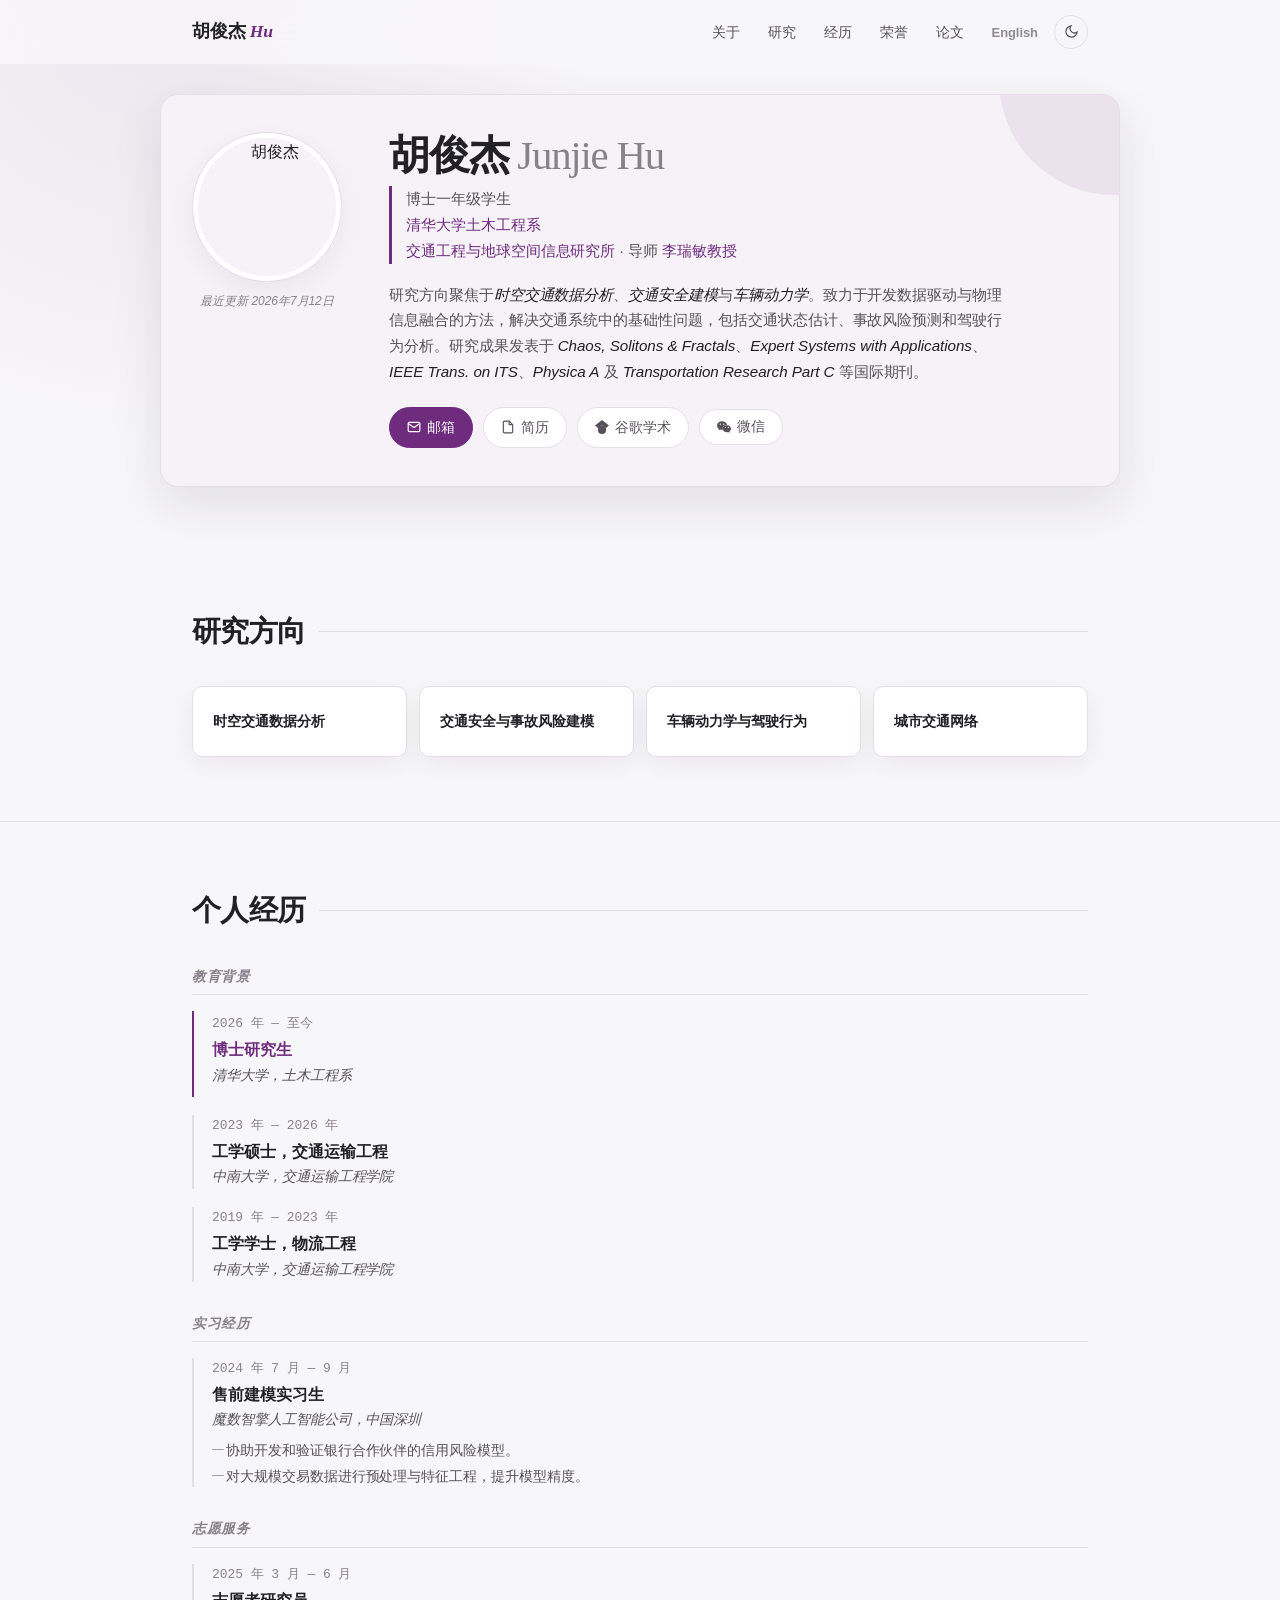
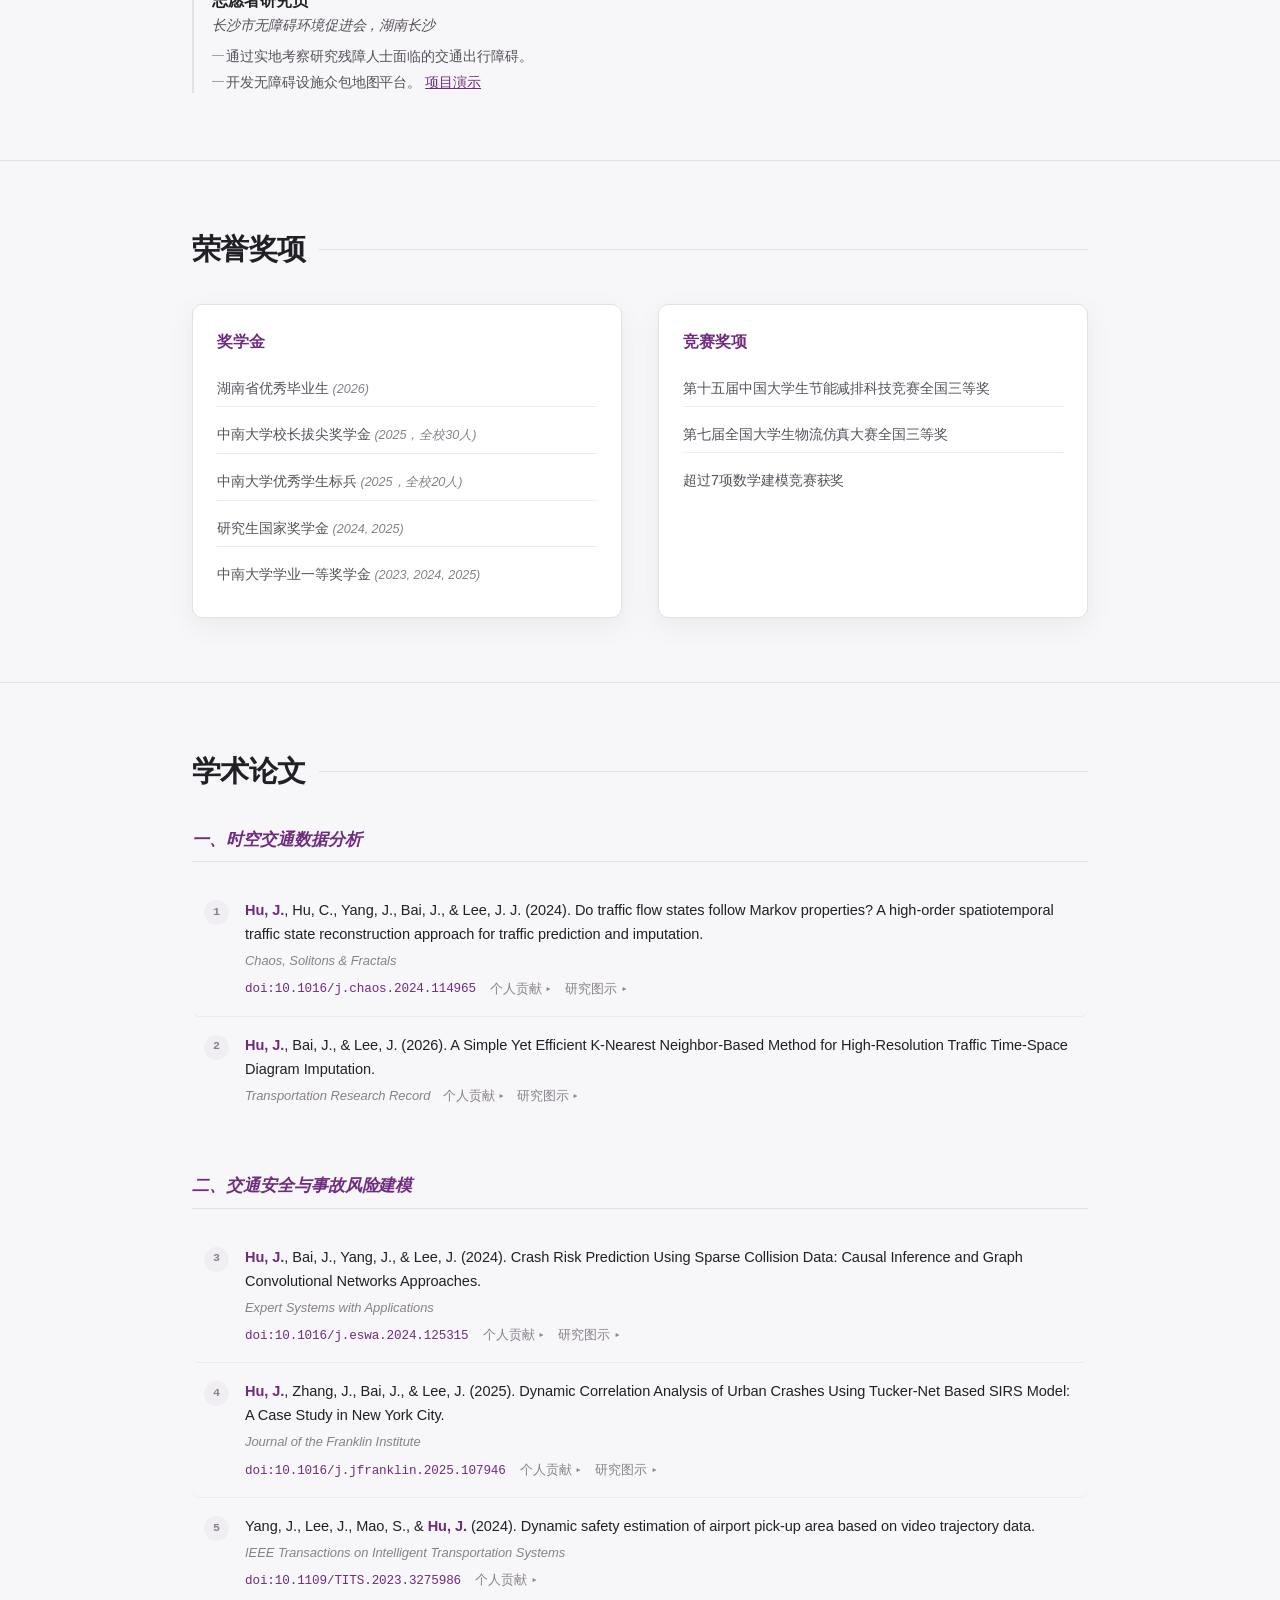
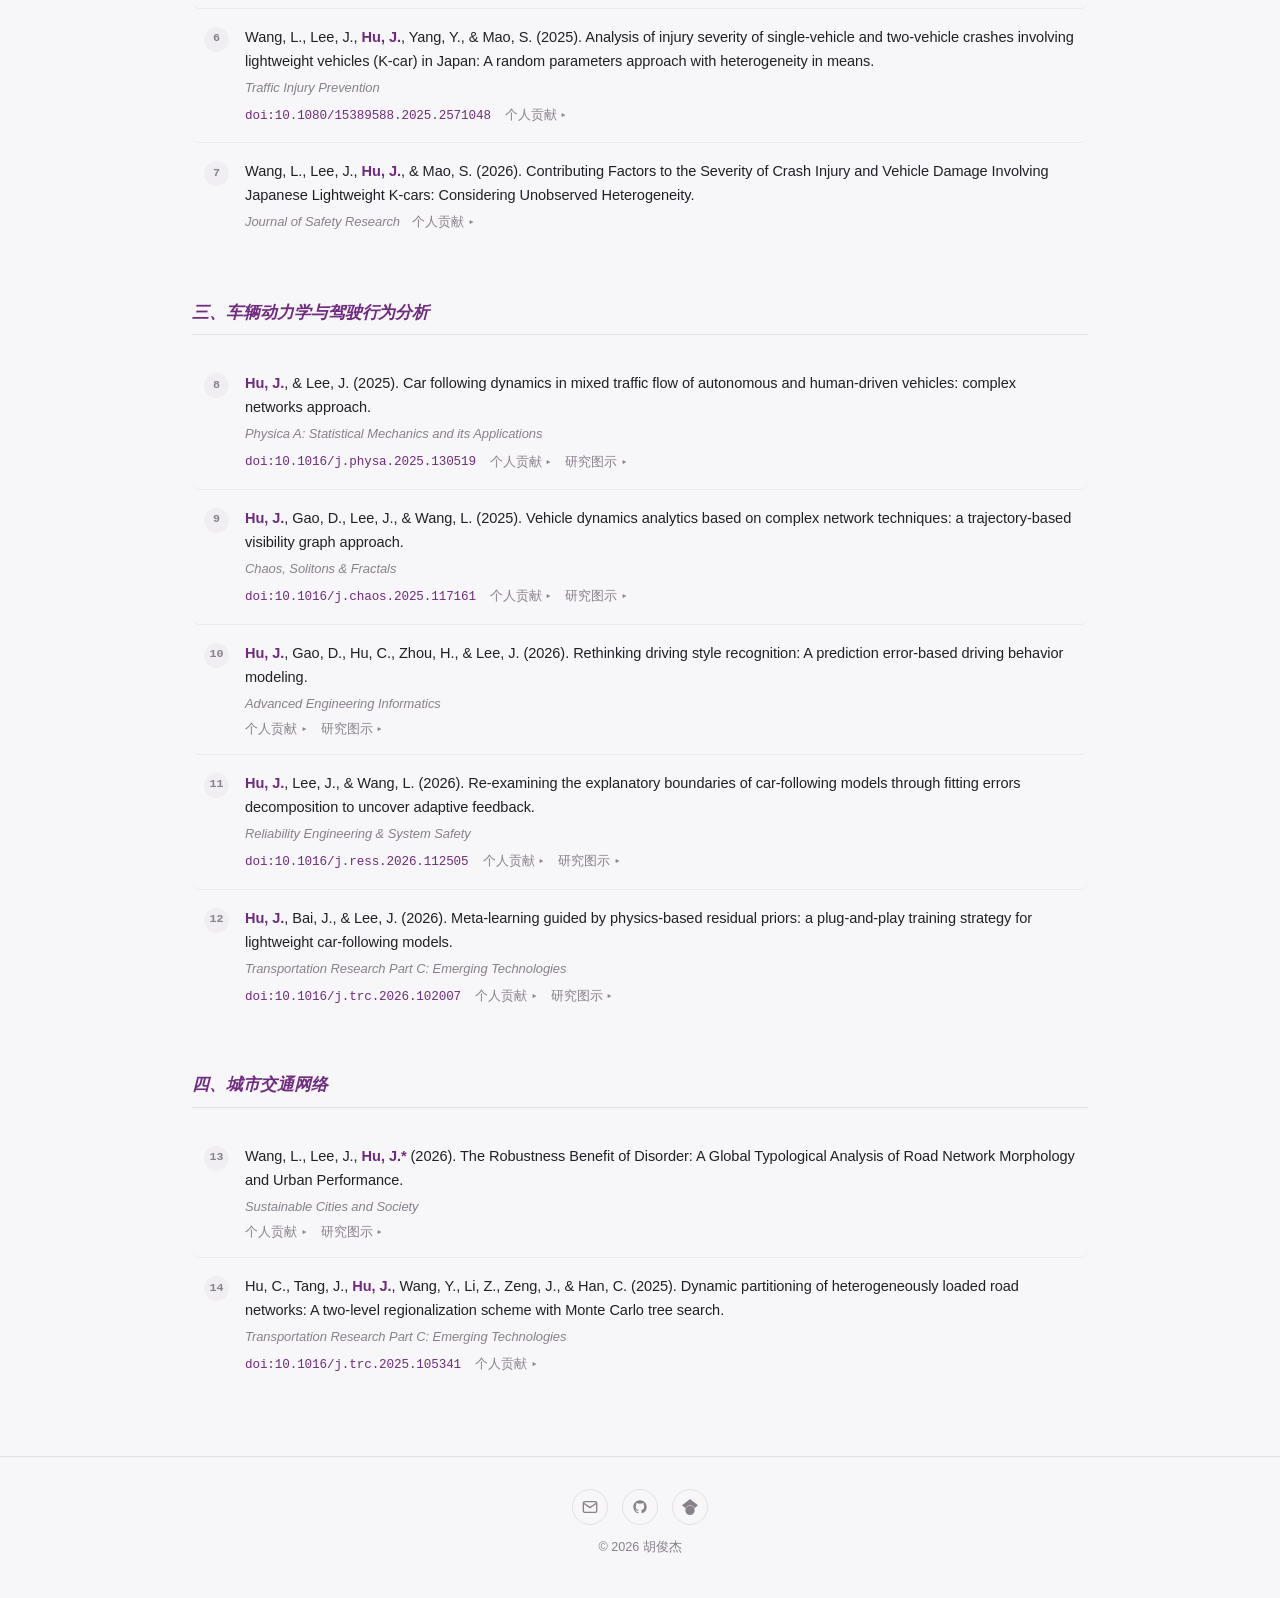
==== commit f78b8595: "Update Tsinghua doctoral profile and refine design" ====
--- a/frontend/index_cn.html
+++ b/frontend/index_cn.html
@@ -1,469 +1,476 @@
-<!DOCTYPE html>
-<html lang="zh-CN">
-<head>
-    <meta charset="UTF-8">
-    <meta name="viewport" content="width=device-width, initial-scale=1.0">
-    <title>胡俊杰 — 学术主页</title>
-    <meta name="description" content="胡俊杰 — 中南大学交通运输工程硕士在读。研究方向：时空交通数据分析、交通安全建模、车辆动力学与驾驶行为、城市交通网络。">
-    <meta property="og:title" content="胡俊杰 — 学术主页">
-    <meta property="og:description" content="中南大学交通运输工程研究者">
+<!DOCTYPE html>
+<html lang="zh-CN">
+<head>
+    <meta charset="UTF-8">
+    <meta name="viewport" content="width=device-width, initial-scale=1.0">
+    <title>胡俊杰 — 学术主页</title>
+    <meta name="description" content="胡俊杰 — 清华大学土木工程系博士一年级学生。研究方向：时空交通数据分析、交通安全建模、车辆动力学与驾驶行为、城市交通网络。">
+    <meta property="og:title" content="胡俊杰 — 学术主页">
+    <meta property="og:description" content="清华大学土木工程系博士研究生">
     <meta property="og:type" content="website">
-    <link rel="preconnect" href="https://fonts.googleapis.com">
-    <link rel="preconnect" href="https://fonts.gstatic.com" crossorigin>
-    <link href="https://fonts.googleapis.com/css2?family=Inter:wght@400;500;600;700&family=Source+Serif+4:ital,opsz,wght@0,8..60,400;0,8..60,600;0,8..60,700;1,8..60,400;1,8..60,600&display=swap" rel="stylesheet">
-    <link rel="stylesheet" href="css/style.css">
-</head>
-<body>
-
-<nav class="navbar" role="navigation" aria-label="主导航">
-  <div class="navbar-inner">
-    <a href="#" class="nav-brand">胡俊杰 <span>Hu</span></a>
-    <ul class="nav-links">
-      <li><a href="#about">关于</a></li>
-      <li><a href="#research">研究</a></li>
-      <li><a href="#experience">经历</a></li>
-      <li><a href="#honors">荣誉</a></li>
-      <li><a href="#publications">论文</a></li>
-      <li><a href="index.html" class="lang-link">English</a></li>
-      <li>
-        <button id="theme-toggle" class="theme-toggle" aria-label="切换主题">
-          <svg class="sun-icon" viewBox="0 0 24 24" fill="none" stroke="currentColor" stroke-width="2"><circle cx="12" cy="12" r="5"/><path d="M12 1v2M12 21v2M4.22 4.22l1.42 1.42M18.36 18.36l1.42 1.42M1 12h2M21 12h2M4.22 19.78l1.42-1.42M18.36 5.64l1.42-1.42"/></svg>
-          <svg class="moon-icon" viewBox="0 0 24 24" fill="none" stroke="currentColor" stroke-width="2"><path d="M21 12.79A9 9 0 1111.21 3 7 7 0 0021 12.79z"/></svg>
-        </button>
-      </li>
-    </ul>
-    <button id="mobile-menu-btn" class="mobile-menu-btn" aria-label="菜单" aria-expanded="false">
-      <svg width="20" height="20" viewBox="0 0 24 24" fill="none" stroke="currentColor" stroke-width="2"><path d="M4 6h16M4 12h16M4 18h16"/></svg>
-    </button>
-  </div>
-</nav>
-
-<div id="mobile-menu" class="mobile-menu">
-  <a href="#about">关于</a>
-  <a href="#research">研究</a>
-  <a href="#experience">经历</a>
-  <a href="#honors">荣誉</a>
-  <a href="#publications">论文</a>
-  <a href="index.html">English</a>
-</div>
-
-<section id="about" class="hero">
-  <div class="container hero-inner">
-    <div class="hero-avatar-col">
-      <img src="profile-photo.png" alt="胡俊杰" class="hero-avatar" width="136" height="136">
-      <p class="hero-updated">最近更新 2026年4月22日</p>
-    </div>
-    <div class="hero-text">
-      <h1 class="hero-name">胡俊杰 <span style="font-weight:400;color:var(--text-muted);">Junjie Hu</span></h1>
-      <p class="hero-affiliation">
-        交通运输工程 硕士在读<br>
-        <a href="https://stte.csu.edu.cn/" target="_blank" rel="noopener">中南大学 交通运输工程学院</a>
-        &middot; 导师 <a href="https://www.researchgate.net/profile/Jaeyoung-Lee-26" target="_blank" rel="noopener">Jaeyoung Jay Lee 教授</a>
-      </p>
-      <p class="hero-bio">
-        研究方向聚焦于<em>时空交通数据分析</em>、<em>交通安全建模</em>与<em>车辆动力学</em>。致力于开发数据驱动与物理信息融合的方法，解决交通系统中的基础性问题，包括交通状态估计、事故风险预测和驾驶行为分析。研究成果发表于 <em>Chaos, Solitons &amp; Fractals</em>、<em>Expert Systems with Applications</em>、<em>IEEE Trans. on ITS</em>、<em>Physica A</em> 及 <em>Transportation Research Part C</em> 等国际期刊。
-      </p>
-      <div class="hero-links">
-        <a href="mailto:junjiehuits@gmail.com" class="btn btn-primary">
-          <svg viewBox="0 0 24 24" fill="none" stroke="currentColor" stroke-width="2"><path d="M4 4h16c1.1 0 2 .9 2 2v12c0 1.1-.9 2-2 2H4c-1.1 0-2-.9-2-2V6c0-1.1.9-2 2-2z"/><polyline points="22,6 12,13 2,6"/></svg>
-          邮箱
-        </a>
-        <a href="JunjieHu_CV.pdf" target="_blank" class="btn">
-          <svg viewBox="0 0 24 24" fill="none" stroke="currentColor" stroke-width="2"><path d="M14 2H6a2 2 0 0 0-2 2v16a2 2 0 0 0 2 2h12a2 2 0 0 0 2-2V8z"/><polyline points="14 2 14 8 20 8"/></svg>
-          简历
-        </a>
-<a href="https://scholar.google.com/citations?hl=zh-CN&user=2Irk2E4AAAAJ" target="_blank" rel="noopener" class="btn">
-          <svg viewBox="0 0 24 24" fill="currentColor"><path d="M5.242 13.769L0 9.5 12 0l12 9.5-5.242 4.269C17.548 11.249 14.978 9.5 12 9.5s-5.548 1.748-6.758 4.269zM12 10a7 7 0 1 0 0 14 7 7 0 0 0 0-14z"/></svg>
-          谷歌学术
-        </a>
-        <button onclick="showWechat()" class="btn">
-          <svg viewBox="0 0 24 24" fill="currentColor"><path d="M8.691 2.188C3.891 2.188 0 5.476 0 9.53c0 2.212 1.17 4.203 3.002 5.55a.59.59 0 01.213.665l-.39 1.48c-.019.07-.048.141-.048.213 0 .163.13.295.29.295a.326.326 0 00.167-.054l1.903-1.114a.864.864 0 01.717-.098 10.2 10.2 0 002.837.403c.276 0 .543-.027.811-.05-.857-2.578.157-4.972 1.932-6.446 1.703-1.415 3.882-1.98 5.853-1.838-.576-3.583-4.196-6.348-8.596-6.348zm-2.906 3.803c.642 0 1.162.529 1.162 1.18a1.17 1.17 0 01-1.162 1.178 1.17 1.17 0 01-1.162-1.178c0-.651.52-1.18 1.162-1.18zm5.813 0c.642 0 1.162.529 1.162 1.18a1.17 1.17 0 01-1.162 1.178 1.17 1.17 0 01-1.162-1.178c0-.651.52-1.18 1.162-1.18zm5.34 2.867c-1.797-.052-3.746.512-5.28 1.786-1.72 1.428-2.687 3.72-1.78 6.22.942 2.453 3.666 4.229 6.884 4.229.826 0 1.622-.12 2.361-.336a.722.722 0 01.598.082l1.584.926a.272.272 0 00.14.045c.138 0 .25-.11.25-.245 0-.06-.024-.12-.04-.178l-.325-1.233a.49.49 0 01.177-.554C23.028 18.48 24 16.82 24 14.98c0-3.21-2.931-5.952-7.062-6.122zm-2.18 2.769c.535 0 .969.44.969.982a.976.976 0 01-.969.983.976.976 0 01-.969-.983c0-.542.434-.982.97-.982zm4.844 0c.535 0 .969.44.969.982a.976.976 0 01-.969.983.976.976 0 01-.969-.983c0-.542.434-.982.97-.982z"/></svg>
-          微信
-        </button>
-      </div>
-    </div>
-  </div>
-</section>
-
-<div id="wechat-modal" class="modal-overlay" role="dialog" aria-hidden="true">
-  <div class="modal">
-    <div class="modal-header">
-      <h3>微信二维码</h3>
-      <button onclick="hideWechat()" class="modal-close" aria-label="关闭">&times;</button>
-    </div>
-    <img src="wechat.jpg" alt="微信二维码" style="width:100%; border-radius:4px;">
-    <p style="text-align:center;font-size:0.82rem;color:var(--text-muted);margin-top:10px;">扫码添加微信</p>
-  </div>
-</div>
-
-<section id="research" class="section">
-  <div class="container">
-    <h2 class="section-title">研究方向</h2>
-    <div class="research-grid">
-      <div class="research-item"><h3>时空交通数据分析</h3></div>
-      <div class="research-item"><h3>交通安全与事故风险建模</h3></div>
-      <div class="research-item"><h3>车辆动力学与驾驶行为</h3></div>
-      <div class="research-item"><h3>城市交通网络</h3></div>
-    </div>
-  </div>
-</section>
-
-<section id="experience" class="section">
-  <div class="container">
-    <h2 class="section-title">个人经历</h2>
-
-    <div class="exp-block">
+    <meta name="theme-color" content="#6f2c7f">
+    <link rel="preconnect" href="https://fonts.googleapis.com">
+    <link rel="preconnect" href="https://fonts.gstatic.com" crossorigin>
+    <link href="https://fonts.googleapis.com/css2?family=Inter:wght@400;500;600;700&family=Source+Serif+4:ital,opsz,wght@0,8..60,400;0,8..60,600;0,8..60,700;1,8..60,400;1,8..60,600&display=swap" rel="stylesheet">
+    <link rel="stylesheet" href="css/style.css">
+</head>
+<body>
+
+<nav class="navbar" role="navigation" aria-label="主导航">
+  <div class="navbar-inner">
+    <a href="#" class="nav-brand">胡俊杰 <span>Hu</span></a>
+    <ul class="nav-links">
+      <li><a href="#about">关于</a></li>
+      <li><a href="#research">研究</a></li>
+      <li><a href="#experience">经历</a></li>
+      <li><a href="#honors">荣誉</a></li>
+      <li><a href="#publications">论文</a></li>
+      <li><a href="index.html" class="lang-link">English</a></li>
+      <li>
+        <button id="theme-toggle" class="theme-toggle" aria-label="切换主题">
+          <svg class="sun-icon" viewBox="0 0 24 24" fill="none" stroke="currentColor" stroke-width="2"><circle cx="12" cy="12" r="5"/><path d="M12 1v2M12 21v2M4.22 4.22l1.42 1.42M18.36 18.36l1.42 1.42M1 12h2M21 12h2M4.22 19.78l1.42-1.42M18.36 5.64l1.42-1.42"/></svg>
+          <svg class="moon-icon" viewBox="0 0 24 24" fill="none" stroke="currentColor" stroke-width="2"><path d="M21 12.79A9 9 0 1111.21 3 7 7 0 0021 12.79z"/></svg>
+        </button>
+      </li>
+    </ul>
+    <button id="mobile-menu-btn" class="mobile-menu-btn" aria-label="菜单" aria-expanded="false">
+      <svg width="20" height="20" viewBox="0 0 24 24" fill="none" stroke="currentColor" stroke-width="2"><path d="M4 6h16M4 12h16M4 18h16"/></svg>
+    </button>
+  </div>
+</nav>
+
+<div id="mobile-menu" class="mobile-menu">
+  <a href="#about">关于</a>
+  <a href="#research">研究</a>
+  <a href="#experience">经历</a>
+  <a href="#honors">荣誉</a>
+  <a href="#publications">论文</a>
+  <a href="index.html">English</a>
+</div>
+
+<section id="about" class="hero">
+  <div class="container hero-inner">
+    <div class="hero-avatar-col">
+      <img src="profile-photo.png" alt="胡俊杰" class="hero-avatar" width="136" height="136">
+      <p class="hero-updated">最近更新 2026年7月12日</p>
+    </div>
+    <div class="hero-text">
+      <h1 class="hero-name">胡俊杰 <span style="font-weight:400;color:var(--text-muted);">Junjie Hu</span></h1>
+      <p class="hero-affiliation">
+        博士一年级学生<br>
+        <a href="https://www.civil.tsinghua.edu.cn/ce/" target="_blank" rel="noopener">清华大学土木工程系</a><br>
+        <a href="https://www.civil.tsinghua.edu.cn/ce/szdw/jiaosh/jtgcydqkjxxyjs.htm" target="_blank" rel="noopener">交通工程与地球空间信息研究所</a>
+        &middot; 导师 <a href="https://www.civil.tsinghua.edu.cn/ce/info/1135/1874.htm" target="_blank" rel="noopener">李瑞敏教授</a>
+      </p>
+      <p class="hero-bio">
+        研究方向聚焦于<em>时空交通数据分析</em>、<em>交通安全建模</em>与<em>车辆动力学</em>。致力于开发数据驱动与物理信息融合的方法，解决交通系统中的基础性问题，包括交通状态估计、事故风险预测和驾驶行为分析。研究成果发表于 <em>Chaos, Solitons &amp; Fractals</em>、<em>Expert Systems with Applications</em>、<em>IEEE Trans. on ITS</em>、<em>Physica A</em> 及 <em>Transportation Research Part C</em> 等国际期刊。
+      </p>
+      <div class="hero-links">
+        <a href="mailto:junjiehuits@gmail.com" class="btn btn-primary">
+          <svg viewBox="0 0 24 24" fill="none" stroke="currentColor" stroke-width="2"><path d="M4 4h16c1.1 0 2 .9 2 2v12c0 1.1-.9 2-2 2H4c-1.1 0-2-.9-2-2V6c0-1.1.9-2 2-2z"/><polyline points="22,6 12,13 2,6"/></svg>
+          邮箱
+        </a>
+        <a href="JunjieHu_CV.pdf" target="_blank" class="btn">
+          <svg viewBox="0 0 24 24" fill="none" stroke="currentColor" stroke-width="2"><path d="M14 2H6a2 2 0 0 0-2 2v16a2 2 0 0 0 2 2h12a2 2 0 0 0 2-2V8z"/><polyline points="14 2 14 8 20 8"/></svg>
+          简历
+        </a>
+<a href="https://scholar.google.com/citations?hl=zh-CN&user=2Irk2E4AAAAJ" target="_blank" rel="noopener" class="btn">
+          <svg viewBox="0 0 24 24" fill="currentColor"><path d="M5.242 13.769L0 9.5 12 0l12 9.5-5.242 4.269C17.548 11.249 14.978 9.5 12 9.5s-5.548 1.748-6.758 4.269zM12 10a7 7 0 1 0 0 14 7 7 0 0 0 0-14z"/></svg>
+          谷歌学术
+        </a>
+        <button onclick="showWechat()" class="btn">
+          <svg viewBox="0 0 24 24" fill="currentColor"><path d="M8.691 2.188C3.891 2.188 0 5.476 0 9.53c0 2.212 1.17 4.203 3.002 5.55a.59.59 0 01.213.665l-.39 1.48c-.019.07-.048.141-.048.213 0 .163.13.295.29.295a.326.326 0 00.167-.054l1.903-1.114a.864.864 0 01.717-.098 10.2 10.2 0 002.837.403c.276 0 .543-.027.811-.05-.857-2.578.157-4.972 1.932-6.446 1.703-1.415 3.882-1.98 5.853-1.838-.576-3.583-4.196-6.348-8.596-6.348zm-2.906 3.803c.642 0 1.162.529 1.162 1.18a1.17 1.17 0 01-1.162 1.178 1.17 1.17 0 01-1.162-1.178c0-.651.52-1.18 1.162-1.18zm5.813 0c.642 0 1.162.529 1.162 1.18a1.17 1.17 0 01-1.162 1.178 1.17 1.17 0 01-1.162-1.178c0-.651.52-1.18 1.162-1.18zm5.34 2.867c-1.797-.052-3.746.512-5.28 1.786-1.72 1.428-2.687 3.72-1.78 6.22.942 2.453 3.666 4.229 6.884 4.229.826 0 1.622-.12 2.361-.336a.722.722 0 01.598.082l1.584.926a.272.272 0 00.14.045c.138 0 .25-.11.25-.245 0-.06-.024-.12-.04-.178l-.325-1.233a.49.49 0 01.177-.554C23.028 18.48 24 16.82 24 14.98c0-3.21-2.931-5.952-7.062-6.122zm-2.18 2.769c.535 0 .969.44.969.982a.976.976 0 01-.969.983.976.976 0 01-.969-.983c0-.542.434-.982.97-.982zm4.844 0c.535 0 .969.44.969.982a.976.976 0 01-.969.983.976.976 0 01-.969-.983c0-.542.434-.982.97-.982z"/></svg>
+          微信
+        </button>
+      </div>
+    </div>
+  </div>
+</section>
+
+<div id="wechat-modal" class="modal-overlay" role="dialog" aria-hidden="true">
+  <div class="modal">
+    <div class="modal-header">
+      <h3>微信二维码</h3>
+      <button onclick="hideWechat()" class="modal-close" aria-label="关闭">&times;</button>
+    </div>
+    <img src="wechat.jpg" alt="微信二维码" style="width:100%; border-radius:4px;">
+    <p style="text-align:center;font-size:0.82rem;color:var(--text-muted);margin-top:10px;">扫码添加微信</p>
+  </div>
+</div>
+
+<section id="research" class="section">
+  <div class="container">
+    <h2 class="section-title">研究方向</h2>
+    <div class="research-grid">
+      <div class="research-item"><h3>时空交通数据分析</h3></div>
+      <div class="research-item"><h3>交通安全与事故风险建模</h3></div>
+      <div class="research-item"><h3>车辆动力学与驾驶行为</h3></div>
+      <div class="research-item"><h3>城市交通网络</h3></div>
+    </div>
+  </div>
+</section>
+
+<section id="experience" class="section">
+  <div class="container">
+    <h2 class="section-title">个人经历</h2>
+
+    <div class="exp-block">
       <div class="exp-heading">教育背景</div>
-      <div class="exp-entry">
-        <div class="exp-date">2023 年 &mdash; 至今</div>
-        <div class="exp-title">工学硕士，交通运输工程</div>
-        <div class="exp-subtitle">中南大学，交通运输工程学院</div>
+      <div class="exp-entry exp-entry-current">
+        <div class="exp-date">2026 年 &mdash; 至今</div>
+        <div class="exp-title">博士研究生</div>
+        <div class="exp-subtitle">清华大学，土木工程系</div>
       </div>
       <div class="exp-entry">
-        <div class="exp-date">2019 年 &mdash; 2023 年</div>
-        <div class="exp-title">工学学士，物流工程</div>
-        <div class="exp-subtitle">中南大学，交通运输工程学院</div>
-      </div>
-    </div>
-
-    <div class="exp-block">
-      <div class="exp-heading">实习经历</div>
-      <div class="exp-entry">
-        <div class="exp-date">2024 年 7 月 &mdash; 9 月</div>
-        <div class="exp-title">售前建模实习生</div>
-        <div class="exp-subtitle">魔数智擎人工智能公司，中国深圳</div>
-        <ul class="exp-details">
-          <li>协助开发和验证银行合作伙伴的信用风险模型。</li>
-          <li>对大规模交易数据进行预处理与特征工程，提升模型精度。</li>
-        </ul>
-      </div>
-    </div>
-
-    <div class="exp-block">
-      <div class="exp-heading">志愿服务</div>
-      <div class="exp-entry">
-        <div class="exp-date">2025 年 3 月 &mdash; 6 月</div>
-        <div class="exp-title">志愿者研究员</div>
-        <div class="exp-subtitle">长沙市无障碍环境促进会，湖南长沙</div>
-        <ul class="exp-details">
-          <li>通过实地考察研究残障人士面临的交通出行障碍。</li>
-          <li>开发无障碍设施众包地图平台。 <a href="https://junjiehu.pythonanywhere.com/" target="_blank" rel="noopener" style="color:var(--accent);">项目演示</a></li>
-        </ul>
-      </div>
-    </div>
-  </div>
-</section>
-
-<section id="honors" class="section">
-  <div class="container">
-    <h2 class="section-title">荣誉奖项</h2>
-    <div class="honors-grid">
-      <div class="honor-group">
-        <h3>奖学金</h3>
-        <ul>
-            <li>湖南省优秀毕业生 <span class="honor-note">(2026)</span></li>
-          <li>中南大学校长拔尖奖学金 <span class="honor-note">(2025，全校30人)</span></li>
-          <li>中南大学优秀学生标兵 <span class="honor-note">(2025，全校20人)</span></li>
-          <li>研究生国家奖学金 <span class="honor-note">(2024, 2025)</span></li>
-          <li>中南大学学业一等奖学金 <span class="honor-note">(2023, 2024, 2025)</span></li>
-        </ul>
-      </div>
-      <div class="honor-group">
-        <h3>竞赛奖项</h3>
-        <ul>
-          <li>第十五届中国大学生节能减排科技竞赛全国三等奖</li>
-          <li>第七届全国大学生物流仿真大赛全国三等奖</li>
-          <li>超过7项数学建模竞赛获奖</li>
-        </ul>
-      </div>
-    </div>
-  </div>
-</section>
-
-<section id="publications" class="section">
-  <div class="container">
-    <h2 class="section-title">学术论文</h2>
-
-    <!-- Category 1 -->
-    <div class="pub-category">
-      <div class="pub-cat-title">一、时空交通数据分析</div>
-      <div class="pub-list">
-
-        <div class="pub-item">
-          <span class="pub-index">1</span>
-          <div class="pub-content">
-            <p class="pub-authors"><strong>Hu, J.</strong>, Hu, C., Yang, J., Bai, J., &amp; Lee, J. J. (2024). Do traffic flow states follow Markov properties? A high-order spatiotemporal traffic state reconstruction approach for traffic prediction and imputation.</p>
-            <span class="pub-journal">Chaos, Solitons &amp; Fractals</span>
-            <div class="pub-meta">
-              <a href="https://doi.org/10.1016/j.chaos.2024.114965" target="_blank" rel="noopener" class="pub-doi">doi:10.1016/j.chaos.2024.114965</a>
-              <button class="pub-contrib-btn" aria-expanded="false" aria-controls="pub-c1-1">个人贡献 &#9656;</button>
-              <button class="pub-figure-btn" aria-expanded="false" aria-controls="pub-fig-1">研究图示 &#9656;</button>
-            </div>
-            <div id="pub-c1-1" class="pub-contrib">设计了一种高阶交通状态重构方法并证明了交通流的马尔可夫特性。利用马尔可夫矩阵先验知识，在自编码器框架下完成高精度交通插补。</div>
-            <div id="pub-fig-1" class="pub-figure">
-              <img src="images/fig1.jpg" alt="交通状态重构框架" loading="lazy">
-              <div class="pub-figure-caption">图 1. 基于马尔可夫特性的高阶时空交通状态重构。</div>
-            </div>
-          </div>
-        </div>
-
-        <div class="pub-item">
-          <span class="pub-index">2</span>
-          <div class="pub-content">
-            <p class="pub-authors"><strong>Hu, J.</strong>, Bai, J., &amp; Lee, J. (2026). A Simple Yet Efficient K-Nearest Neighbor-Based Method for High-Resolution Traffic Time-Space Diagram Imputation.</p>
-            <span class="pub-journal">Transportation Research Record</span>
-            <button class="pub-contrib-btn" aria-expanded="false" aria-controls="pub-c1-2" style="margin-left:8px;">个人贡献 &#9656;</button>
-            <button class="pub-figure-btn" aria-expanded="false" aria-controls="pub-fig-2" style="margin-left:8px;">研究图示 &#9656;</button>
-            <div id="pub-c1-2" class="pub-contrib">提出了改进的KNN框架，通过匹配后邻接空间规则定义的时空邻域特征从稀疏数据中重建时空图，并基于格林函数理论推导了误差传播解析界。</div>
-            <div id="pub-fig-2" class="pub-figure">
-              <img src="images/fig2.jpg" alt="KNN时空图插补" loading="lazy">
-              <div class="pub-figure-caption">图 2. 高效KNN方法用于高分辨率交通时空图插补。</div>
-            </div>
-          </div>
-        </div>
-
-      </div>
-    </div>
-
-    <!-- Category 2 -->
-    <div class="pub-category">
-      <div class="pub-cat-title">二、交通安全与事故风险建模</div>
-      <div class="pub-list">
-
-        <div class="pub-item">
-          <span class="pub-index">3</span>
-          <div class="pub-content">
-            <p class="pub-authors"><strong>Hu, J.</strong>, Bai, J., Yang, J., &amp; Lee, J. (2024). Crash Risk Prediction Using Sparse Collision Data: Causal Inference and Graph Convolutional Networks Approaches.</p>
-            <span class="pub-journal">Expert Systems with Applications</span>
-            <div class="pub-meta">
-              <a href="https://doi.org/10.1016/j.eswa.2024.125315" target="_blank" rel="noopener" class="pub-doi">doi:10.1016/j.eswa.2024.125315</a>
-              <button class="pub-contrib-btn" aria-expanded="false" aria-controls="pub-c2-1">个人贡献 &#9656;</button>
-              <button class="pub-figure-btn" aria-expanded="false" aria-controls="pub-fig-3">研究图示 &#9656;</button>
-            </div>
-            <div id="pub-c2-1" class="pub-contrib">创建了利用历史先验时空知识的碰撞数据增强策略。开发了PST-CGCN方法，结合因果推断与图卷积网络进行事故风险预测。</div>
-            <div id="pub-fig-3" class="pub-figure">
-              <img src="images/fig3.jpg" alt="事故风险预测框架" loading="lazy">
-              <div class="pub-figure-caption">图 3. PST-CGCN：基于因果推断和图卷积网络的事故风险预测。</div>
-            </div>
-          </div>
-        </div>
-
-        <div class="pub-item">
-          <span class="pub-index">4</span>
-          <div class="pub-content">
-            <p class="pub-authors"><strong>Hu, J.</strong>, Zhang, J., Bai, J., &amp; Lee, J. (2025). Dynamic Correlation Analysis of Urban Crashes Using Tucker-Net Based SIRS Model: A Case Study in New York City.</p>
-            <span class="pub-journal">Journal of the Franklin Institute</span>
-            <div class="pub-meta">
-              <a href="https://doi.org/10.1016/j.jfranklin.2025.107946" target="_blank" rel="noopener" class="pub-doi">doi:10.1016/j.jfranklin.2025.107946</a>
-              <button class="pub-contrib-btn" aria-expanded="false" aria-controls="pub-c2-2">个人贡献 &#9656;</button>
-              <button class="pub-figure-btn" aria-expanded="false" aria-controls="pub-fig-4">研究图示 &#9656;</button>
-            </div>
-            <div id="pub-c2-2" class="pub-contrib">设计了TNBSM数据驱动的可迁移分析模型，利用张量分解与SIRS框架探索城市事故区域的动态相关性。</div>
-            <div id="pub-fig-4" class="pub-figure">
-              <img src="images/fig4.jpg" alt="城市事故相关性分析" loading="lazy">
-              <div class="pub-figure-caption">图 4. TNBSM：基于Tucker网络的SIRS模型用于城市事故动态相关性分析。</div>
-            </div>
-          </div>
-        </div>
-
-        <div class="pub-item">
-          <span class="pub-index">5</span>
-          <div class="pub-content">
-            <p class="pub-authors">Yang, J., Lee, J., Mao, S., &amp; <strong>Hu, J.</strong> (2024). Dynamic safety estimation of airport pick-up area based on video trajectory data.</p>
-            <span class="pub-journal">IEEE Transactions on Intelligent Transportation Systems</span>
-            <div class="pub-meta">
-              <a href="https://doi.org/10.1109/TITS.2023.3275986" target="_blank" rel="noopener" class="pub-doi">doi:10.1109/TITS.2023.3275986</a>
-              <button class="pub-contrib-btn" aria-expanded="false" aria-controls="pub-c2-3">个人贡献 &#9656;</button>
-            </div>
-            <div id="pub-c2-3" class="pub-contrib">协助设计了改进的CUSBoost算法，利用四种风险指标与空间分布分析对不平衡轨迹数据进行分类。</div>
-          </div>
-        </div>
-
-        <div class="pub-item">
-          <span class="pub-index">6</span>
-          <div class="pub-content">
-            <p class="pub-authors">Wang, L., Lee, J., <strong>Hu, J.</strong>, Yang, Y., &amp; Mao, S. (2025). Analysis of injury severity of single-vehicle and two-vehicle crashes involving lightweight vehicles (K-car) in Japan: A random parameters approach with heterogeneity in means.</p>
-            <span class="pub-journal">Traffic Injury Prevention</span>
-            <div class="pub-meta">
-              <a href="https://doi.org/10.1080/15389588.2025.2571048" target="_blank" rel="noopener" class="pub-doi">doi:10.1080/15389588.2025.2571048</a>
-              <button class="pub-contrib-btn" aria-expanded="false" aria-controls="pub-c2-4">个人贡献 &#9656;</button>
-            </div>
-            <div id="pub-c2-4" class="pub-contrib">使用均值异质性随机参数Probit模型研究K-car碰撞伤害严重程度，设计了样本外预测方法阐明不同碰撞严重性机制间的异质性。</div>
-          </div>
-        </div>
-
-        <div class="pub-item">
-          <span class="pub-index">7</span>
-          <div class="pub-content">
-            <p class="pub-authors">Wang, L., Lee, J., <strong>Hu, J.</strong>, &amp; Mao, S. (2026). Contributing Factors to the Severity of Crash Injury and Vehicle Damage Involving Japanese Lightweight K-cars: Considering Unobserved Heterogeneity.</p>
-            <span class="pub-journal">Journal of Safety Research</span>
-            <button class="pub-contrib-btn" aria-expanded="false" aria-controls="pub-c2-5" style="margin-left:8px;">个人贡献 &#9656;</button>
-            <div id="pub-c2-5" class="pub-contrib">协助模型设计与分析。</div>
-          </div>
-        </div>
-
-      </div>
-    </div>
-
-    <!-- Category 3 -->
-    <div class="pub-category">
-      <div class="pub-cat-title">三、车辆动力学与驾驶行为分析</div>
-      <div class="pub-list">
-
-        <div class="pub-item">
-          <span class="pub-index">8</span>
-          <div class="pub-content">
-            <p class="pub-authors"><strong>Hu, J.</strong>, &amp; Lee, J. (2025). Car following dynamics in mixed traffic flow of autonomous and human-driven vehicles: complex networks approach.</p>
-            <span class="pub-journal">Physica A: Statistical Mechanics and its Applications</span>
-            <div class="pub-meta">
-              <a href="https://doi.org/10.1016/j.physa.2025.130519" target="_blank" rel="noopener" class="pub-doi">doi:10.1016/j.physa.2025.130519</a>
-              <button class="pub-contrib-btn" aria-expanded="false" aria-controls="pub-c3-1">个人贡献 &#9656;</button>
-              <button class="pub-figure-btn" aria-expanded="false" aria-controls="pub-fig-8">研究图示 &#9656;</button>
-            </div>
-            <div id="pub-c3-1" class="pub-contrib">应用粗粒化相空间分析与复杂网络技术于车辆跟驰行为，揭示了自动驾驶与人类驾驶车辆之间的显著动力学特征差异。</div>
-            <div id="pub-fig-8" class="pub-figure">
-              <img src="images/fig8.jpg" alt="车辆跟驰动力学" loading="lazy">
-              <div class="pub-figure-caption">图 8. 混合交通流中车辆跟驰动力学：复杂网络方法。</div>
-            </div>
-          </div>
-        </div>
-
-        <div class="pub-item">
-          <span class="pub-index">9</span>
-          <div class="pub-content">
-            <p class="pub-authors"><strong>Hu, J.</strong>, Gao, D., Lee, J., &amp; Wang, L. (2025). Vehicle dynamics analytics based on complex network techniques: a trajectory-based visibility graph approach.</p>
-            <span class="pub-journal">Chaos, Solitons &amp; Fractals</span>
-            <div class="pub-meta">
-              <a href="https://doi.org/10.1016/j.chaos.2025.117161" target="_blank" rel="noopener" class="pub-doi">doi:10.1016/j.chaos.2025.117161</a>
-              <button class="pub-contrib-btn" aria-expanded="false" aria-controls="pub-c3-2">个人贡献 &#9656;</button>
-              <button class="pub-figure-btn" aria-expanded="false" aria-controls="pub-fig-9">研究图示 &#9656;</button>
-            </div>
-            <div id="pub-c3-2" class="pub-contrib">引入了自适应轨迹可见图(TVG)框架，将平面轨迹数据转换为复杂网络，具有可调的可见性容差系数以捕捉特定机动空间尺度。</div>
-            <div id="pub-fig-9" class="pub-figure">
-              <img src="images/fig9.jpg" alt="车辆动力学可见图" loading="lazy">
-              <div class="pub-figure-caption">图 9. 基于轨迹可见图的车辆动力学分析。</div>
-            </div>
-          </div>
-        </div>
-
-        <div class="pub-item">
-          <span class="pub-index">10</span>
-          <div class="pub-content">
-            <p class="pub-authors"><strong>Hu, J.</strong>, Gao, D., Hu, C., Zhou, H., &amp; Lee, J. (2026). Rethinking driving style recognition: A prediction error-based driving behavior modeling.</p>
-            <span class="pub-journal">Advanced Engineering Informatics</span>
-            <div class="pub-meta">
-              <button class="pub-contrib-btn" aria-expanded="false" aria-controls="pub-c3-3">个人贡献 &#9656;</button>
-              <button class="pub-figure-btn" aria-expanded="false" aria-controls="pub-fig-10">研究图示 &#9656;</button>
-            </div>
-            <div id="pub-c3-3" class="pub-contrib">通过探索轨迹预测模型误差研究驾驶员行为异质性，引入基于驾驶风格的未来轨迹多模态分布。</div>
-            <div id="pub-fig-10" class="pub-figure">
-              <img src="images/fig10.jpg" alt="驾驶风格识别" loading="lazy">
-              <div class="pub-figure-caption">图 10. 基于预测误差的驾驶行为建模用于驾驶风格识别。</div>
-            </div>
-          </div>
-        </div>
-
-        <div class="pub-item">
-          <span class="pub-index">11</span>
-          <div class="pub-content">
-            <p class="pub-authors"><strong>Hu, J.</strong>, Lee, J., &amp; Wang, L. (2026). Re-examining the explanatory boundaries of car-following models through fitting errors decomposition to uncover adaptive feedback.</p>
-            <span class="pub-journal">Reliability Engineering &amp; System Safety</span>
-            <div class="pub-meta">
-              <a href="https://doi.org/10.1016/j.ress.2026.112505" target="_blank" rel="noopener" class="pub-doi">doi:10.1016/j.ress.2026.112505</a>
-              <button class="pub-contrib-btn" aria-expanded="false" aria-controls="pub-c3-4">个人贡献 &#9656;</button>
-              <button class="pub-figure-btn" aria-expanded="false" aria-controls="pub-fig-11">研究图示 &#9656;</button>
-            </div>
-            <div id="pub-c3-4" class="pub-contrib">提出跟驰模型残差是结构误差与随机误差的复合体，利用非观测成分模型分解三个标定跟驰模型的残差序列，揭示了自适应反馈机制，使RMSE降低15.8%–61.2%。</div>
-            <div id="pub-fig-11" class="pub-figure">
-              <img src="images/fig11.jpg" alt="跟驰模型误差分解" loading="lazy">
-              <div class="pub-figure-caption">图 11. 跟驰模型拟合误差分解与自适应反馈机制。</div>
-            </div>
-          </div>
-        </div>
-
-        <div class="pub-item">
-          <span class="pub-index">12</span>
-          <div class="pub-content">
-            <p class="pub-authors"><strong>Hu, J.</strong>, Bai, J., &amp; Lee, J. (2026). Meta-learning guided by physics-based residual priors: a plug-and-play training strategy for lightweight car-following models.</p>
-            <span class="pub-journal">Transportation Research Part C: Emerging Technologies</span>
-            <div class="pub-meta">
-              <a href="https://www.sciencedirect.com/science/article/abs/pii/S0968090X26002007" target="_blank" rel="noopener" class="pub-doi">doi:10.1016/j.trc.2026.102007</a>
-              <button class="pub-contrib-btn" aria-expanded="false" aria-controls="pub-c3-5">个人贡献 &#9656;</button>
-              <button class="pub-figure-btn" aria-expanded="false" aria-controls="pub-fig-12">研究图示 &#9656;</button>
-            </div>
-            <div id="pub-c3-5" class="pub-contrib">引入RAMR即插即用元学习框架，将跟驰模型训练重构为双层优化任务，在四组数据集、三个物理模型与三个数据驱动预测器上全面验证。</div>
-            <div id="pub-fig-12" class="pub-figure">
-              <img src="images/fig12.jpg" alt="元学习跟驰模型" loading="lazy">
-              <div class="pub-figure-caption">图 12. RAMR：物理残差先验引导的元学习即插即用跟驰模型训练策略。</div>
-            </div>
-          </div>
-        </div>
-
-      </div>
-    </div>
-
-    <!-- Category 4 -->
-    <div class="pub-category">
-      <div class="pub-cat-title">四、城市交通网络</div>
-      <div class="pub-list">
-
-        <div class="pub-item">
-          <span class="pub-index">13</span>
-          <div class="pub-content">
-            <p class="pub-authors">Wang, L., Lee, J., <strong>Hu, J.*</strong> (2026). The Robustness Benefit of Disorder: A Global Typological Analysis of Road Network Morphology and Urban Performance.</p>
-            <span class="pub-journal">Sustainable Cities and Society</span>
-            <div class="pub-meta">
-              <button class="pub-contrib-btn" aria-expanded="false" aria-controls="pub-c4-1">个人贡献 &#9656;</button>
-              <button class="pub-figure-btn" aria-expanded="false" aria-controls="pub-fig-13">研究图示 &#9656;</button>
-            </div>
-            <div id="pub-c4-1" class="pub-contrib">使用全球70个城市数据集，研究以方向熵量化的道路网络形态如何影响城市可持续性与韧性指标（CO<sub>2</sub>排放、通勤时间、拥堵状况）。</div>
-            <div id="pub-fig-13" class="pub-figure">
-              <img src="images/fig13.jpg" alt="道路网络形态分析" loading="lazy">
-              <div class="pub-figure-caption">图 13. 全球道路网络形态与城市性能的类型学分析。</div>
-            </div>
-          </div>
-        </div>
-
-        <div class="pub-item">
-          <span class="pub-index">14</span>
-          <div class="pub-content">
-            <p class="pub-authors">Hu, C., Tang, J., <strong>Hu, J.</strong>, Wang, Y., Li, Z., Zeng, J., &amp; Han, C. (2025). Dynamic partitioning of heterogeneously loaded road networks: A two-level regionalization scheme with Monte Carlo tree search.</p>
-            <span class="pub-journal">Transportation Research Part C: Emerging Technologies</span>
-            <div class="pub-meta">
-              <a href="https://doi.org/10.1016/j.trc.2025.105341" target="_blank" rel="noopener" class="pub-doi">doi:10.1016/j.trc.2025.105341</a>
-              <button class="pub-contrib-btn" aria-expanded="false" aria-controls="pub-c4-2">个人贡献 &#9656;</button>
-            </div>
-            <div id="pub-c4-2" class="pub-contrib">协助模型设计。</div>
-          </div>
-        </div>
-
-      </div>
-    </div>
-
-  </div>
-</section>
-
-<footer class="footer">
-  <div class="container">
-    <div class="footer-links">
-      <a href="mailto:junjie_hu@csu.edu.cn" class="footer-link" aria-label="邮箱">
-        <svg viewBox="0 0 24 24" fill="none" stroke="currentColor" stroke-width="2"><path d="M4 4h16c1.1 0 2 .9 2 2v12c0 1.1-.9 2-2 2H4c-1.1 0-2-.9-2-2V6c0-1.1.9-2 2-2z"/><polyline points="22,6 12,13 2,6"/></svg>
-      </a>
-      <a href="https://github.com/junjiehu-traffic" target="_blank" rel="noopener" class="footer-link" aria-label="GitHub">
-        <svg viewBox="0 0 24 24" fill="currentColor"><path fill-rule="evenodd" d="M12 2C6.477 2 2 6.484 2 12.017c0 4.425 2.865 8.18 6.839 9.504.5.092.682-.217.682-.483 0-.237-.008-.868-.013-1.703-2.782.605-3.369-1.343-3.369-1.343-.454-1.158-1.11-1.466-1.11-1.466-.908-.62.069-.608.069-.608 1.003.07 1.531 1.032 1.531 1.032.892 1.53 2.341 1.088 2.85.832.092-.647.35-1.088.636-1.338-2.22-.253-4.555-1.113-4.555-4.951 0-1.093.39-1.988 1.029-2.688-.103-.253-.446-1.272.098-2.65 0 0 .84-.27 2.75 1.026A9.564 9.564 0 0112 6.844c.85.004 1.705.115 2.504.337 1.909-1.296 2.747-1.027 2.747-1.027.546 1.379.202 2.398.1 2.651.64.7 1.028 1.595 1.028 2.688 0 3.848-2.339 4.695-4.566 4.943.359.309.678.92.678 1.855 0 1.338-.012 2.419-.012 2.747 0 .268.18.58.688.482A10.019 10.019 0 0022 12.017C22 6.484 17.522 2 12 2z" clip-rule="evenodd"/></svg>
-      </a>
-      <a href="https://scholar.google.com/citations?hl=zh-CN&user=2Irk2E4AAAAJ" target="_blank" rel="noopener" class="footer-link" aria-label="谷歌学术">
-        <svg viewBox="0 0 24 24" fill="currentColor"><path d="M5.242 13.769L0 9.5 12 0l12 9.5-5.242 4.269C17.548 11.249 14.978 9.5 12 9.5s-5.548 1.748-6.758 4.269zM12 10a7 7 0 1 0 0 14 7 7 0 0 0 0-14z"/></svg>
-      </a>
-    </div>
-    <p class="footer-text">&copy; 2025 胡俊杰</p>
-  </div>
-</footer>
-
-<button id="back-to-top" class="back-to-top" aria-label="回到顶部">
-  <svg viewBox="0 0 24 24" fill="none" stroke="currentColor" stroke-width="2"><polyline points="18 15 12 9 6 15"/></svg>
-</button>
-
-<script src="js/main.js"></script>
-</body>
-</html>
+        <div class="exp-date">2023 年 &mdash; 2026 年</div>
+        <div class="exp-title">工学硕士，交通运输工程</div>
+        <div class="exp-subtitle">中南大学，交通运输工程学院</div>
+      </div>
+      <div class="exp-entry">
+        <div class="exp-date">2019 年 &mdash; 2023 年</div>
+        <div class="exp-title">工学学士，物流工程</div>
+        <div class="exp-subtitle">中南大学，交通运输工程学院</div>
+      </div>
+    </div>
+
+    <div class="exp-block">
+      <div class="exp-heading">实习经历</div>
+      <div class="exp-entry">
+        <div class="exp-date">2024 年 7 月 &mdash; 9 月</div>
+        <div class="exp-title">售前建模实习生</div>
+        <div class="exp-subtitle">魔数智擎人工智能公司，中国深圳</div>
+        <ul class="exp-details">
+          <li>协助开发和验证银行合作伙伴的信用风险模型。</li>
+          <li>对大规模交易数据进行预处理与特征工程，提升模型精度。</li>
+        </ul>
+      </div>
+    </div>
+
+    <div class="exp-block">
+      <div class="exp-heading">志愿服务</div>
+      <div class="exp-entry">
+        <div class="exp-date">2025 年 3 月 &mdash; 6 月</div>
+        <div class="exp-title">志愿者研究员</div>
+        <div class="exp-subtitle">长沙市无障碍环境促进会，湖南长沙</div>
+        <ul class="exp-details">
+          <li>通过实地考察研究残障人士面临的交通出行障碍。</li>
+          <li>开发无障碍设施众包地图平台。 <a href="https://junjiehu.pythonanywhere.com/" target="_blank" rel="noopener" style="color:var(--accent);">项目演示</a></li>
+        </ul>
+      </div>
+    </div>
+  </div>
+</section>
+
+<section id="honors" class="section">
+  <div class="container">
+    <h2 class="section-title">荣誉奖项</h2>
+    <div class="honors-grid">
+      <div class="honor-group">
+        <h3>奖学金</h3>
+        <ul>
+            <li>湖南省优秀毕业生 <span class="honor-note">(2026)</span></li>
+          <li>中南大学校长拔尖奖学金 <span class="honor-note">(2025，全校30人)</span></li>
+          <li>中南大学优秀学生标兵 <span class="honor-note">(2025，全校20人)</span></li>
+          <li>研究生国家奖学金 <span class="honor-note">(2024, 2025)</span></li>
+          <li>中南大学学业一等奖学金 <span class="honor-note">(2023, 2024, 2025)</span></li>
+        </ul>
+      </div>
+      <div class="honor-group">
+        <h3>竞赛奖项</h3>
+        <ul>
+          <li>第十五届中国大学生节能减排科技竞赛全国三等奖</li>
+          <li>第七届全国大学生物流仿真大赛全国三等奖</li>
+          <li>超过7项数学建模竞赛获奖</li>
+        </ul>
+      </div>
+    </div>
+  </div>
+</section>
+
+<section id="publications" class="section">
+  <div class="container">
+    <h2 class="section-title">学术论文</h2>
+
+    <!-- Category 1 -->
+    <div class="pub-category">
+      <div class="pub-cat-title">一、时空交通数据分析</div>
+      <div class="pub-list">
+
+        <div class="pub-item">
+          <span class="pub-index">1</span>
+          <div class="pub-content">
+            <p class="pub-authors"><strong>Hu, J.</strong>, Hu, C., Yang, J., Bai, J., &amp; Lee, J. J. (2024). Do traffic flow states follow Markov properties? A high-order spatiotemporal traffic state reconstruction approach for traffic prediction and imputation.</p>
+            <span class="pub-journal">Chaos, Solitons &amp; Fractals</span>
+            <div class="pub-meta">
+              <a href="https://doi.org/10.1016/j.chaos.2024.114965" target="_blank" rel="noopener" class="pub-doi">doi:10.1016/j.chaos.2024.114965</a>
+              <button class="pub-contrib-btn" aria-expanded="false" aria-controls="pub-c1-1">个人贡献 &#9656;</button>
+              <button class="pub-figure-btn" aria-expanded="false" aria-controls="pub-fig-1">研究图示 &#9656;</button>
+            </div>
+            <div id="pub-c1-1" class="pub-contrib">设计了一种高阶交通状态重构方法并证明了交通流的马尔可夫特性。利用马尔可夫矩阵先验知识，在自编码器框架下完成高精度交通插补。</div>
+            <div id="pub-fig-1" class="pub-figure">
+              <img src="images/fig1.jpg" alt="交通状态重构框架" loading="lazy">
+              <div class="pub-figure-caption">图 1. 基于马尔可夫特性的高阶时空交通状态重构。</div>
+            </div>
+          </div>
+        </div>
+
+        <div class="pub-item">
+          <span class="pub-index">2</span>
+          <div class="pub-content">
+            <p class="pub-authors"><strong>Hu, J.</strong>, Bai, J., &amp; Lee, J. (2026). A Simple Yet Efficient K-Nearest Neighbor-Based Method for High-Resolution Traffic Time-Space Diagram Imputation.</p>
+            <span class="pub-journal">Transportation Research Record</span>
+            <button class="pub-contrib-btn" aria-expanded="false" aria-controls="pub-c1-2" style="margin-left:8px;">个人贡献 &#9656;</button>
+            <button class="pub-figure-btn" aria-expanded="false" aria-controls="pub-fig-2" style="margin-left:8px;">研究图示 &#9656;</button>
+            <div id="pub-c1-2" class="pub-contrib">提出了改进的KNN框架，通过匹配后邻接空间规则定义的时空邻域特征从稀疏数据中重建时空图，并基于格林函数理论推导了误差传播解析界。</div>
+            <div id="pub-fig-2" class="pub-figure">
+              <img src="images/fig2.jpg" alt="KNN时空图插补" loading="lazy">
+              <div class="pub-figure-caption">图 2. 高效KNN方法用于高分辨率交通时空图插补。</div>
+            </div>
+          </div>
+        </div>
+
+      </div>
+    </div>
+
+    <!-- Category 2 -->
+    <div class="pub-category">
+      <div class="pub-cat-title">二、交通安全与事故风险建模</div>
+      <div class="pub-list">
+
+        <div class="pub-item">
+          <span class="pub-index">3</span>
+          <div class="pub-content">
+            <p class="pub-authors"><strong>Hu, J.</strong>, Bai, J., Yang, J., &amp; Lee, J. (2024). Crash Risk Prediction Using Sparse Collision Data: Causal Inference and Graph Convolutional Networks Approaches.</p>
+            <span class="pub-journal">Expert Systems with Applications</span>
+            <div class="pub-meta">
+              <a href="https://doi.org/10.1016/j.eswa.2024.125315" target="_blank" rel="noopener" class="pub-doi">doi:10.1016/j.eswa.2024.125315</a>
+              <button class="pub-contrib-btn" aria-expanded="false" aria-controls="pub-c2-1">个人贡献 &#9656;</button>
+              <button class="pub-figure-btn" aria-expanded="false" aria-controls="pub-fig-3">研究图示 &#9656;</button>
+            </div>
+            <div id="pub-c2-1" class="pub-contrib">创建了利用历史先验时空知识的碰撞数据增强策略。开发了PST-CGCN方法，结合因果推断与图卷积网络进行事故风险预测。</div>
+            <div id="pub-fig-3" class="pub-figure">
+              <img src="images/fig3.jpg" alt="事故风险预测框架" loading="lazy">
+              <div class="pub-figure-caption">图 3. PST-CGCN：基于因果推断和图卷积网络的事故风险预测。</div>
+            </div>
+          </div>
+        </div>
+
+        <div class="pub-item">
+          <span class="pub-index">4</span>
+          <div class="pub-content">
+            <p class="pub-authors"><strong>Hu, J.</strong>, Zhang, J., Bai, J., &amp; Lee, J. (2025). Dynamic Correlation Analysis of Urban Crashes Using Tucker-Net Based SIRS Model: A Case Study in New York City.</p>
+            <span class="pub-journal">Journal of the Franklin Institute</span>
+            <div class="pub-meta">
+              <a href="https://doi.org/10.1016/j.jfranklin.2025.107946" target="_blank" rel="noopener" class="pub-doi">doi:10.1016/j.jfranklin.2025.107946</a>
+              <button class="pub-contrib-btn" aria-expanded="false" aria-controls="pub-c2-2">个人贡献 &#9656;</button>
+              <button class="pub-figure-btn" aria-expanded="false" aria-controls="pub-fig-4">研究图示 &#9656;</button>
+            </div>
+            <div id="pub-c2-2" class="pub-contrib">设计了TNBSM数据驱动的可迁移分析模型，利用张量分解与SIRS框架探索城市事故区域的动态相关性。</div>
+            <div id="pub-fig-4" class="pub-figure">
+              <img src="images/fig4.jpg" alt="城市事故相关性分析" loading="lazy">
+              <div class="pub-figure-caption">图 4. TNBSM：基于Tucker网络的SIRS模型用于城市事故动态相关性分析。</div>
+            </div>
+          </div>
+        </div>
+
+        <div class="pub-item">
+          <span class="pub-index">5</span>
+          <div class="pub-content">
+            <p class="pub-authors">Yang, J., Lee, J., Mao, S., &amp; <strong>Hu, J.</strong> (2024). Dynamic safety estimation of airport pick-up area based on video trajectory data.</p>
+            <span class="pub-journal">IEEE Transactions on Intelligent Transportation Systems</span>
+            <div class="pub-meta">
+              <a href="https://doi.org/10.1109/TITS.2023.3275986" target="_blank" rel="noopener" class="pub-doi">doi:10.1109/TITS.2023.3275986</a>
+              <button class="pub-contrib-btn" aria-expanded="false" aria-controls="pub-c2-3">个人贡献 &#9656;</button>
+            </div>
+            <div id="pub-c2-3" class="pub-contrib">协助设计了改进的CUSBoost算法，利用四种风险指标与空间分布分析对不平衡轨迹数据进行分类。</div>
+          </div>
+        </div>
+
+        <div class="pub-item">
+          <span class="pub-index">6</span>
+          <div class="pub-content">
+            <p class="pub-authors">Wang, L., Lee, J., <strong>Hu, J.</strong>, Yang, Y., &amp; Mao, S. (2025). Analysis of injury severity of single-vehicle and two-vehicle crashes involving lightweight vehicles (K-car) in Japan: A random parameters approach with heterogeneity in means.</p>
+            <span class="pub-journal">Traffic Injury Prevention</span>
+            <div class="pub-meta">
+              <a href="https://doi.org/10.1080/15389588.2025.2571048" target="_blank" rel="noopener" class="pub-doi">doi:10.1080/15389588.2025.2571048</a>
+              <button class="pub-contrib-btn" aria-expanded="false" aria-controls="pub-c2-4">个人贡献 &#9656;</button>
+            </div>
+            <div id="pub-c2-4" class="pub-contrib">使用均值异质性随机参数Probit模型研究K-car碰撞伤害严重程度，设计了样本外预测方法阐明不同碰撞严重性机制间的异质性。</div>
+          </div>
+        </div>
+
+        <div class="pub-item">
+          <span class="pub-index">7</span>
+          <div class="pub-content">
+            <p class="pub-authors">Wang, L., Lee, J., <strong>Hu, J.</strong>, &amp; Mao, S. (2026). Contributing Factors to the Severity of Crash Injury and Vehicle Damage Involving Japanese Lightweight K-cars: Considering Unobserved Heterogeneity.</p>
+            <span class="pub-journal">Journal of Safety Research</span>
+            <button class="pub-contrib-btn" aria-expanded="false" aria-controls="pub-c2-5" style="margin-left:8px;">个人贡献 &#9656;</button>
+            <div id="pub-c2-5" class="pub-contrib">协助模型设计与分析。</div>
+          </div>
+        </div>
+
+      </div>
+    </div>
+
+    <!-- Category 3 -->
+    <div class="pub-category">
+      <div class="pub-cat-title">三、车辆动力学与驾驶行为分析</div>
+      <div class="pub-list">
+
+        <div class="pub-item">
+          <span class="pub-index">8</span>
+          <div class="pub-content">
+            <p class="pub-authors"><strong>Hu, J.</strong>, &amp; Lee, J. (2025). Car following dynamics in mixed traffic flow of autonomous and human-driven vehicles: complex networks approach.</p>
+            <span class="pub-journal">Physica A: Statistical Mechanics and its Applications</span>
+            <div class="pub-meta">
+              <a href="https://doi.org/10.1016/j.physa.2025.130519" target="_blank" rel="noopener" class="pub-doi">doi:10.1016/j.physa.2025.130519</a>
+              <button class="pub-contrib-btn" aria-expanded="false" aria-controls="pub-c3-1">个人贡献 &#9656;</button>
+              <button class="pub-figure-btn" aria-expanded="false" aria-controls="pub-fig-8">研究图示 &#9656;</button>
+            </div>
+            <div id="pub-c3-1" class="pub-contrib">应用粗粒化相空间分析与复杂网络技术于车辆跟驰行为，揭示了自动驾驶与人类驾驶车辆之间的显著动力学特征差异。</div>
+            <div id="pub-fig-8" class="pub-figure">
+              <img src="images/fig8.jpg" alt="车辆跟驰动力学" loading="lazy">
+              <div class="pub-figure-caption">图 8. 混合交通流中车辆跟驰动力学：复杂网络方法。</div>
+            </div>
+          </div>
+        </div>
+
+        <div class="pub-item">
+          <span class="pub-index">9</span>
+          <div class="pub-content">
+            <p class="pub-authors"><strong>Hu, J.</strong>, Gao, D., Lee, J., &amp; Wang, L. (2025). Vehicle dynamics analytics based on complex network techniques: a trajectory-based visibility graph approach.</p>
+            <span class="pub-journal">Chaos, Solitons &amp; Fractals</span>
+            <div class="pub-meta">
+              <a href="https://doi.org/10.1016/j.chaos.2025.117161" target="_blank" rel="noopener" class="pub-doi">doi:10.1016/j.chaos.2025.117161</a>
+              <button class="pub-contrib-btn" aria-expanded="false" aria-controls="pub-c3-2">个人贡献 &#9656;</button>
+              <button class="pub-figure-btn" aria-expanded="false" aria-controls="pub-fig-9">研究图示 &#9656;</button>
+            </div>
+            <div id="pub-c3-2" class="pub-contrib">引入了自适应轨迹可见图(TVG)框架，将平面轨迹数据转换为复杂网络，具有可调的可见性容差系数以捕捉特定机动空间尺度。</div>
+            <div id="pub-fig-9" class="pub-figure">
+              <img src="images/fig9.jpg" alt="车辆动力学可见图" loading="lazy">
+              <div class="pub-figure-caption">图 9. 基于轨迹可见图的车辆动力学分析。</div>
+            </div>
+          </div>
+        </div>
+
+        <div class="pub-item">
+          <span class="pub-index">10</span>
+          <div class="pub-content">
+            <p class="pub-authors"><strong>Hu, J.</strong>, Gao, D., Hu, C., Zhou, H., &amp; Lee, J. (2026). Rethinking driving style recognition: A prediction error-based driving behavior modeling.</p>
+            <span class="pub-journal">Advanced Engineering Informatics</span>
+            <div class="pub-meta">
+              <button class="pub-contrib-btn" aria-expanded="false" aria-controls="pub-c3-3">个人贡献 &#9656;</button>
+              <button class="pub-figure-btn" aria-expanded="false" aria-controls="pub-fig-10">研究图示 &#9656;</button>
+            </div>
+            <div id="pub-c3-3" class="pub-contrib">通过探索轨迹预测模型误差研究驾驶员行为异质性，引入基于驾驶风格的未来轨迹多模态分布。</div>
+            <div id="pub-fig-10" class="pub-figure">
+              <img src="images/fig10.jpg" alt="驾驶风格识别" loading="lazy">
+              <div class="pub-figure-caption">图 10. 基于预测误差的驾驶行为建模用于驾驶风格识别。</div>
+            </div>
+          </div>
+        </div>
+
+        <div class="pub-item">
+          <span class="pub-index">11</span>
+          <div class="pub-content">
+            <p class="pub-authors"><strong>Hu, J.</strong>, Lee, J., &amp; Wang, L. (2026). Re-examining the explanatory boundaries of car-following models through fitting errors decomposition to uncover adaptive feedback.</p>
+            <span class="pub-journal">Reliability Engineering &amp; System Safety</span>
+            <div class="pub-meta">
+              <a href="https://doi.org/10.1016/j.ress.2026.112505" target="_blank" rel="noopener" class="pub-doi">doi:10.1016/j.ress.2026.112505</a>
+              <button class="pub-contrib-btn" aria-expanded="false" aria-controls="pub-c3-4">个人贡献 &#9656;</button>
+              <button class="pub-figure-btn" aria-expanded="false" aria-controls="pub-fig-11">研究图示 &#9656;</button>
+            </div>
+            <div id="pub-c3-4" class="pub-contrib">提出跟驰模型残差是结构误差与随机误差的复合体，利用非观测成分模型分解三个标定跟驰模型的残差序列，揭示了自适应反馈机制，使RMSE降低15.8%–61.2%。</div>
+            <div id="pub-fig-11" class="pub-figure">
+              <img src="images/fig11.jpg" alt="跟驰模型误差分解" loading="lazy">
+              <div class="pub-figure-caption">图 11. 跟驰模型拟合误差分解与自适应反馈机制。</div>
+            </div>
+          </div>
+        </div>
+
+        <div class="pub-item">
+          <span class="pub-index">12</span>
+          <div class="pub-content">
+            <p class="pub-authors"><strong>Hu, J.</strong>, Bai, J., &amp; Lee, J. (2026). Meta-learning guided by physics-based residual priors: a plug-and-play training strategy for lightweight car-following models.</p>
+            <span class="pub-journal">Transportation Research Part C: Emerging Technologies</span>
+            <div class="pub-meta">
+              <a href="https://www.sciencedirect.com/science/article/abs/pii/S0968090X26002007" target="_blank" rel="noopener" class="pub-doi">doi:10.1016/j.trc.2026.102007</a>
+              <button class="pub-contrib-btn" aria-expanded="false" aria-controls="pub-c3-5">个人贡献 &#9656;</button>
+              <button class="pub-figure-btn" aria-expanded="false" aria-controls="pub-fig-12">研究图示 &#9656;</button>
+            </div>
+            <div id="pub-c3-5" class="pub-contrib">引入RAMR即插即用元学习框架，将跟驰模型训练重构为双层优化任务，在四组数据集、三个物理模型与三个数据驱动预测器上全面验证。</div>
+            <div id="pub-fig-12" class="pub-figure">
+              <img src="images/fig12.jpg" alt="元学习跟驰模型" loading="lazy">
+              <div class="pub-figure-caption">图 12. RAMR：物理残差先验引导的元学习即插即用跟驰模型训练策略。</div>
+            </div>
+          </div>
+        </div>
+
+      </div>
+    </div>
+
+    <!-- Category 4 -->
+    <div class="pub-category">
+      <div class="pub-cat-title">四、城市交通网络</div>
+      <div class="pub-list">
+
+        <div class="pub-item">
+          <span class="pub-index">13</span>
+          <div class="pub-content">
+            <p class="pub-authors">Wang, L., Lee, J., <strong>Hu, J.*</strong> (2026). The Robustness Benefit of Disorder: A Global Typological Analysis of Road Network Morphology and Urban Performance.</p>
+            <span class="pub-journal">Sustainable Cities and Society</span>
+            <div class="pub-meta">
+              <button class="pub-contrib-btn" aria-expanded="false" aria-controls="pub-c4-1">个人贡献 &#9656;</button>
+              <button class="pub-figure-btn" aria-expanded="false" aria-controls="pub-fig-13">研究图示 &#9656;</button>
+            </div>
+            <div id="pub-c4-1" class="pub-contrib">使用全球70个城市数据集，研究以方向熵量化的道路网络形态如何影响城市可持续性与韧性指标（CO<sub>2</sub>排放、通勤时间、拥堵状况）。</div>
+            <div id="pub-fig-13" class="pub-figure">
+              <img src="images/fig13.jpg" alt="道路网络形态分析" loading="lazy">
+              <div class="pub-figure-caption">图 13. 全球道路网络形态与城市性能的类型学分析。</div>
+            </div>
+          </div>
+        </div>
+
+        <div class="pub-item">
+          <span class="pub-index">14</span>
+          <div class="pub-content">
+            <p class="pub-authors">Hu, C., Tang, J., <strong>Hu, J.</strong>, Wang, Y., Li, Z., Zeng, J., &amp; Han, C. (2025). Dynamic partitioning of heterogeneously loaded road networks: A two-level regionalization scheme with Monte Carlo tree search.</p>
+            <span class="pub-journal">Transportation Research Part C: Emerging Technologies</span>
+            <div class="pub-meta">
+              <a href="https://doi.org/10.1016/j.trc.2025.105341" target="_blank" rel="noopener" class="pub-doi">doi:10.1016/j.trc.2025.105341</a>
+              <button class="pub-contrib-btn" aria-expanded="false" aria-controls="pub-c4-2">个人贡献 &#9656;</button>
+            </div>
+            <div id="pub-c4-2" class="pub-contrib">协助模型设计。</div>
+          </div>
+        </div>
+
+      </div>
+    </div>
+
+  </div>
+</section>
+
+<footer class="footer">
+  <div class="container">
+    <div class="footer-links">
+      <a href="mailto:junjiehuits@gmail.com" class="footer-link" aria-label="邮箱">
+        <svg viewBox="0 0 24 24" fill="none" stroke="currentColor" stroke-width="2"><path d="M4 4h16c1.1 0 2 .9 2 2v12c0 1.1-.9 2-2 2H4c-1.1 0-2-.9-2-2V6c0-1.1.9-2 2-2z"/><polyline points="22,6 12,13 2,6"/></svg>
+      </a>
+      <a href="https://github.com/junjiehu-traffic" target="_blank" rel="noopener" class="footer-link" aria-label="GitHub">
+        <svg viewBox="0 0 24 24" fill="currentColor"><path fill-rule="evenodd" d="M12 2C6.477 2 2 6.484 2 12.017c0 4.425 2.865 8.18 6.839 9.504.5.092.682-.217.682-.483 0-.237-.008-.868-.013-1.703-2.782.605-3.369-1.343-3.369-1.343-.454-1.158-1.11-1.466-1.11-1.466-.908-.62.069-.608.069-.608 1.003.07 1.531 1.032 1.531 1.032.892 1.53 2.341 1.088 2.85.832.092-.647.35-1.088.636-1.338-2.22-.253-4.555-1.113-4.555-4.951 0-1.093.39-1.988 1.029-2.688-.103-.253-.446-1.272.098-2.65 0 0 .84-.27 2.75 1.026A9.564 9.564 0 0112 6.844c.85.004 1.705.115 2.504.337 1.909-1.296 2.747-1.027 2.747-1.027.546 1.379.202 2.398.1 2.651.64.7 1.028 1.595 1.028 2.688 0 3.848-2.339 4.695-4.566 4.943.359.309.678.92.678 1.855 0 1.338-.012 2.419-.012 2.747 0 .268.18.58.688.482A10.019 10.019 0 0022 12.017C22 6.484 17.522 2 12 2z" clip-rule="evenodd"/></svg>
+      </a>
+      <a href="https://scholar.google.com/citations?hl=zh-CN&user=2Irk2E4AAAAJ" target="_blank" rel="noopener" class="footer-link" aria-label="谷歌学术">
+        <svg viewBox="0 0 24 24" fill="currentColor"><path d="M5.242 13.769L0 9.5 12 0l12 9.5-5.242 4.269C17.548 11.249 14.978 9.5 12 9.5s-5.548 1.748-6.758 4.269zM12 10a7 7 0 1 0 0 14 7 7 0 0 0 0-14z"/></svg>
+      </a>
+    </div>
+    <p class="footer-text">&copy; 2026 胡俊杰</p>
+  </div>
+</footer>
+
+<button id="back-to-top" class="back-to-top" aria-label="回到顶部">
+  <svg viewBox="0 0 24 24" fill="none" stroke="currentColor" stroke-width="2"><polyline points="18 15 12 9 6 15"/></svg>
+</button>
+
+<script src="js/main.js"></script>
+</body>
+</html>
--- a/frontend/css/style.css
+++ b/frontend/css/style.css
@@ -0,0 +1,395 @@
+/* ===========================================
+   Academic Personal Page — Refined
+   =========================================== */
+:root {
+  --bg: #f7f6f8;
+  --bg-alt: #f1eef3;
+  --text: #202026;
+  --text-secondary: #56515b;
+  --text-muted: #88818c;
+  --accent: #6f2c7f;
+  --accent-light: #8d46a0;
+  --accent-soft: rgba(111, 44, 127, 0.08);
+  --border: #e4dfe6;
+  --border-light: #eeeaf0;
+  --card-bg: #ffffff;
+  --radius: 10px;
+  --shadow-sm: 0 8px 28px rgba(42, 25, 46, 0.06);
+  --shadow-md: 0 18px 50px rgba(42, 25, 46, 0.10);
+  --max-width: 960px;
+  --nav-height: 64px;
+  --font-serif: 'Source Serif 4', 'Georgia', 'Times New Roman', serif;
+  --font-sans: 'Inter', -apple-system, BlinkMacSystemFont, 'Segoe UI', sans-serif;
+  --font-mono: 'SF Mono', 'Consolas', 'Liberation Mono', monospace;
+}
+
+.dark {
+  --bg: #0f0f0f;
+  --bg-alt: #181818;
+  --text: #e6e6e6;
+  --text-secondary: #989898;
+  --text-muted: #666666;
+  --accent: #7aafdb;
+  --accent-light: #9cc3e6;
+  --accent-soft: rgba(122, 175, 219, 0.10);
+  --border: #2a2a2a;
+  --border-light: #222222;
+  --card-bg: #181818;
+  --shadow-sm: 0 8px 28px rgba(0, 0, 0, 0.18);
+  --shadow-md: 0 18px 50px rgba(0, 0, 0, 0.28);
+}
+
+* { margin: 0; padding: 0; box-sizing: border-box; }
+html { scroll-behavior: smooth; scroll-padding-top: var(--nav-height); }
+
+body {
+  font-family: var(--font-sans);
+  background: var(--bg);
+  color: var(--text);
+  font-size: 16px;
+  line-height: 1.7;
+  -webkit-font-smoothing: antialiased;
+  -moz-osx-font-smoothing: grayscale;
+  letter-spacing: -0.003em;
+  background-image: radial-gradient(circle at 12% 0%, var(--accent-soft), transparent 28rem);
+  background-attachment: fixed;
+}
+
+::selection { background: rgba(26, 54, 93, 0.15); color: var(--accent); }
+
+/* Navbar */
+.navbar {
+  position: fixed; top: 0; left: 0; right: 0; height: var(--nav-height);
+  z-index: 100; background: color-mix(in srgb, var(--bg) 86%, transparent);
+  border-bottom: 1px solid transparent; transition: border-color 0.3s, box-shadow 0.3s;
+  backdrop-filter: blur(16px); -webkit-backdrop-filter: blur(16px);
+}
+.navbar.scrolled { border-bottom-color: var(--border); box-shadow: 0 4px 20px rgba(35, 24, 38, 0.04); }
+
+.navbar-inner {
+  max-width: var(--max-width); margin: 0 auto; padding: 0 32px;
+  height: 100%; display: flex; align-items: center; justify-content: space-between;
+}
+
+.nav-brand {
+  font-family: var(--font-serif); font-size: 1.1rem; font-weight: 600;
+  color: var(--text); text-decoration: none; letter-spacing: -0.01em;
+}
+.nav-brand span { color: var(--accent); font-style: italic; }
+
+.nav-links { display: flex; align-items: center; gap: 4px; list-style: none; }
+.nav-links a {
+  text-decoration: none; color: var(--text-secondary); font-size: 0.86rem;
+  font-weight: 500; padding: 5px 12px; border-radius: var(--radius);
+  transition: all 0.2s;
+}
+.nav-links a:hover, .nav-links a.active { color: var(--accent); }
+.nav-links .lang-link { font-weight: 600; opacity: 0.65; font-size: 0.81rem; }
+.nav-links .lang-link:hover { opacity: 1; }
+
+/* Theme toggle */
+.theme-toggle {
+  display: flex; align-items: center; justify-content: center;
+  width: 34px; height: 34px; border-radius: 50%; border: 1px solid var(--border);
+  background: transparent; color: var(--text-secondary); cursor: pointer;
+  position: relative; overflow: hidden; transition: border-color 0.2s;
+}
+.theme-toggle:hover { border-color: var(--accent); color: var(--accent); }
+.theme-toggle svg { width: 15px; height: 15px; position: absolute; transition: all 0.3s; }
+.theme-toggle .sun-icon { opacity: 0; transform: rotate(90deg) scale(0.5); }
+.theme-toggle .moon-icon { opacity: 1; transform: rotate(0) scale(1); }
+.dark .theme-toggle .sun-icon { opacity: 1; transform: rotate(0) scale(1); }
+.dark .theme-toggle .moon-icon { opacity: 0; transform: rotate(-90deg) scale(0.5); }
+
+/* Mobile */
+.mobile-menu-btn { display: none; width: 34px; height: 34px; border: none; background: none; color: var(--text); cursor: pointer; border-radius: var(--radius); align-items: center; justify-content: center; }
+.mobile-menu-btn:hover { background: var(--bg-alt); }
+.mobile-menu {
+  display: none; position: fixed; top: var(--nav-height); left: 0; right: 0;
+  background: var(--card-bg); border-bottom: 1px solid var(--border);
+  padding: 6px 24px 14px; z-index: 99;
+  transform: translateY(-6px); opacity: 0; pointer-events: none;
+  transition: all 0.2s;
+}
+.mobile-menu.open { transform: translateY(0); opacity: 1; pointer-events: all; }
+.mobile-menu a {
+  display: block; padding: 9px 0; color: var(--text-secondary);
+  text-decoration: none; font-size: 0.93rem; font-weight: 500;
+  border-bottom: 1px solid var(--border-light);
+}
+.mobile-menu a:last-child { border-bottom: none; }
+.mobile-menu a:hover { color: var(--accent); }
+
+/* Layout */
+.container { max-width: var(--max-width); margin: 0 auto; padding: 0 32px; }
+
+/* Section */
+.section { padding: 64px 0; }
+.section + .section { border-top: 1px solid var(--border); }
+
+.section-title {
+  font-family: var(--font-serif); font-size: clamp(1.45rem, 3vw, 1.8rem);
+  font-weight: 650; letter-spacing: -0.025em; margin-bottom: 30px;
+  display: flex; align-items: center; gap: 14px;
+}
+.section-title::after { content: ''; height: 1px; flex: 1; background: var(--border); }
+
+.section-label {
+  font-family: var(--font-serif); font-size: 0.9rem; font-weight: 600;
+  color: var(--text-muted); letter-spacing: 0.05em; margin-bottom: 36px;
+  font-style: italic;
+}
+
+/* Hero */
+.hero { padding: 94px 0 56px; }
+.hero-inner {
+  display: flex; align-items: flex-start; gap: 48px; padding-top: 38px; padding-bottom: 38px;
+  background: color-mix(in srgb, var(--card-bg) 94%, var(--accent) 6%);
+  border: 1px solid var(--border); border-radius: 18px; box-shadow: var(--shadow-md);
+  position: relative; overflow: hidden;
+}
+.hero-inner::after {
+  content: ''; position: absolute; width: 230px; height: 230px; border-radius: 50%;
+  right: -110px; top: -130px; background: var(--accent-soft); pointer-events: none;
+}
+.hero-avatar-col { flex-shrink: 0; text-align: center; }
+.hero-avatar {
+  width: 148px; height: 148px; border-radius: 50%; object-fit: cover; display: block;
+  border: 5px solid var(--card-bg); outline: 1px solid var(--border); box-shadow: var(--shadow-sm);
+}
+.hero-text { position: relative; z-index: 1; }
+.hero-updated {
+  font-size: 0.75rem; color: var(--text-muted); font-style: italic;
+  margin-top: 10px; white-space: nowrap;
+}
+
+.hero-name {
+  font-family: var(--font-serif); font-size: clamp(2rem, 4vw, 2.55rem); font-weight: 700;
+  letter-spacing: -0.03em; line-height: 1.15; margin-bottom: 6px;
+}
+
+.hero-affiliation {
+  font-size: 0.94rem; color: var(--text-secondary); margin-bottom: 18px;
+  line-height: 1.72; padding-left: 14px; border-left: 3px solid var(--accent);
+}
+.hero-affiliation a { color: var(--accent); text-decoration: none; }
+.hero-affiliation a:hover { text-decoration: underline; }
+
+.hero-bio {
+  font-size: 0.95rem; color: var(--text-secondary); line-height: 1.7;
+  margin-bottom: 22px; max-width: 620px;
+}
+.hero-bio a { color: var(--accent); text-decoration: none; }
+.hero-bio a:hover { text-decoration: underline; }
+.hero-bio em { font-style: italic; color: var(--text); }
+
+.hero-links { display: flex; flex-wrap: wrap; gap: 10px; align-items: center; }
+
+/* Buttons */
+.btn {
+  display: inline-flex; align-items: center; gap: 6px;
+  padding: 8px 17px; font-size: 0.85rem; font-weight: 500;
+  border-radius: 999px; text-decoration: none; cursor: pointer;
+  border: 1px solid var(--border); transition: all 0.2s;
+  font-family: var(--font-sans); background: var(--card-bg); color: var(--text-secondary);
+}
+.btn:hover { border-color: var(--accent); color: var(--accent); transform: translateY(-1px); box-shadow: var(--shadow-sm); }
+.btn-primary { background: var(--accent); color: #fff; border-color: var(--accent); }
+.btn-primary:hover { background: var(--accent-light); border-color: var(--accent-light); color: #fff; }
+.btn svg { width: 14px; height: 14px; flex-shrink: 0; }
+
+/* Research */
+.research-grid { display: grid; grid-template-columns: repeat(4, 1fr); gap: 12px; }
+.research-item {
+  padding: 24px 20px; border: 1px solid var(--border); border-radius: var(--radius);
+  background: var(--card-bg); box-shadow: var(--shadow-sm);
+  transition: border-color 0.25s, transform 0.25s, box-shadow 0.25s;
+}
+.research-item:hover { border-color: color-mix(in srgb, var(--accent) 55%, var(--border)); transform: translateY(-3px); box-shadow: var(--shadow-md); }
+.research-item h3 { font-family: var(--font-serif); font-size: 0.9rem; font-weight: 600; line-height: 1.45; color: var(--text); }
+
+/* Experience */
+.exp-block { margin-bottom: 30px; }
+.exp-block:last-child { margin-bottom: 0; }
+.exp-heading {
+  font-family: var(--font-serif); font-size: 0.85rem; font-weight: 600;
+  font-style: italic; letter-spacing: 0.04em; color: var(--text-muted);
+  margin-bottom: 16px; padding-bottom: 6px; border-bottom: 1px solid var(--border);
+}
+.exp-entry { margin-bottom: 18px; padding-left: 18px; border-left: 2px solid var(--border); }
+.exp-entry:last-child { margin-bottom: 0; }
+.exp-entry-current { border-left-color: var(--accent); padding-top: 2px; padding-bottom: 2px; }
+.exp-entry-current .exp-title { color: var(--accent); }
+.exp-date {
+  font-size: 0.81rem; color: var(--text-muted); font-weight: 500;
+  margin-bottom: 2px; font-family: var(--font-mono);
+}
+.exp-title { font-size: 0.98rem; font-weight: 600; }
+.exp-subtitle { font-size: 0.88rem; color: var(--text-secondary); font-style: italic; margin-bottom: 7px; }
+.exp-details { list-style: none; }
+.exp-details li {
+  position: relative; padding-left: 14px; margin-bottom: 3px;
+  font-size: 0.88rem; color: var(--text-secondary); line-height: 1.6;
+}
+.exp-details li::before {
+  content: '\2014'; position: absolute; left: 0; top: 0; color: var(--text-muted); font-size: 0.74rem;
+}
+
+/* Honors */
+.honors-grid { display: grid; grid-template-columns: repeat(2, 1fr); gap: 36px; }
+.honor-group { padding: 24px; border: 1px solid var(--border); border-radius: var(--radius); background: var(--card-bg); box-shadow: var(--shadow-sm); }
+.honor-group h3 { font-family: var(--font-serif); font-size: 0.98rem; font-weight: 600; margin-bottom: 14px; color: var(--accent); }
+.honor-group ul { list-style: none; display: flex; flex-direction: column; gap: 9px; }
+.honor-group ul li {
+  font-size: 0.9rem; color: var(--text-secondary); line-height: 1.55;
+  padding: 7px 0; border-bottom: 1px solid var(--border-light);
+}
+.honor-group ul li:last-child { border-bottom: none; }
+.honor-note { font-size: 0.79rem; color: var(--text-muted); font-style: italic; }
+
+/* Publications */
+.pub-category { margin-bottom: 48px; }
+.pub-category:last-child { margin-bottom: 0; }
+.pub-cat-title {
+  font-family: var(--font-serif); font-size: 1.05rem; font-weight: 600;
+  font-style: italic; color: var(--accent); margin-bottom: 20px;
+  padding-bottom: 7px; border-bottom: 1px solid var(--border);
+}
+.pub-list { display: flex; flex-direction: column; }
+
+.pub-item {
+  padding: 16px 12px; border-bottom: 1px solid var(--border-light); border-radius: 8px;
+  display: flex; gap: 16px;
+  transition: background 0.2s;
+}
+.pub-item:hover { background: var(--accent-soft); }
+.pub-item:last-child { border-bottom: none; }
+
+.pub-index {
+  width: 25px; height: 25px; border-radius: 50%; flex-shrink: 0;
+  background: var(--bg-alt); color: var(--text-muted);
+  display: flex; align-items: center; justify-content: center;
+  font-size: 0.73rem; font-weight: 600; margin-top: 2px;
+  font-family: var(--font-mono);
+}
+
+.pub-content { flex: 1; min-width: 0; }
+.pub-authors { font-size: 0.91rem; line-height: 1.65; color: var(--text); }
+.pub-authors strong { font-weight: 600; color: var(--accent); }
+.pub-journal {
+  display: inline-block; font-size: 0.81rem; color: var(--text-muted);
+  font-style: italic; margin-top: 3px;
+}
+.pub-meta { display: flex; align-items: center; gap: 14px; margin-top: 5px; flex-wrap: wrap; }
+.pub-doi {
+  font-size: 0.79rem; color: var(--accent); text-decoration: none;
+  font-family: var(--font-mono); font-weight: 500; letter-spacing: -0.01em;
+}
+.pub-doi:hover { text-decoration: underline; }
+
+.pub-contrib-btn {
+  font-size: 0.79rem; color: var(--text-muted); background: none; border: none;
+  cursor: pointer; font-family: var(--font-sans); font-weight: 500;
+  display: inline-flex; align-items: center; gap: 3px; transition: color 0.2s;
+}
+.pub-contrib-btn:hover { color: var(--accent); }
+
+.pub-contrib {
+  display: none; margin-top: 8px; padding: 10px 14px;
+  background: var(--bg-alt); border-left: 2px solid var(--accent);
+  font-size: 0.86rem; color: var(--text-secondary); line-height: 1.65;
+}
+.pub-contrib.open { display: block; }
+
+/* Figure toggle */
+.pub-figure-btn {
+  font-size: 0.79rem; color: var(--text-muted); background: none; border: none;
+  cursor: pointer; font-family: var(--font-sans); font-weight: 500;
+  display: inline-flex; align-items: center; gap: 3px; transition: color 0.2s;
+}
+.pub-figure-btn:hover { color: var(--accent); }
+
+.pub-figure {
+  display: none; margin-top: 10px; padding: 16px;
+  background: var(--bg); border: 1px solid var(--border);
+  text-align: center;
+}
+.pub-figure.open { display: block; }
+.pub-figure img {
+  max-width: 100%; max-height: 380px; width: auto; height: auto;
+  border-radius: 1px; display: block; margin: 0 auto;
+}
+.pub-figure-caption {
+  font-size: 0.79rem; color: var(--text-muted); font-style: italic;
+  margin-top: 10px; font-family: var(--font-serif);
+}
+
+/* Modal */
+.modal-overlay {
+  position: fixed; inset: 0; background: rgba(0,0,0,0.35);
+  backdrop-filter: blur(3px); -webkit-backdrop-filter: blur(3px);
+  display: flex; align-items: center; justify-content: center; z-index: 200;
+  opacity: 0; pointer-events: none; transition: opacity 0.25s;
+}
+.modal-overlay.open { opacity: 1; pointer-events: all; }
+.modal {
+  background: var(--card-bg); border: 1px solid var(--border);
+  border-radius: 6px; padding: 24px; max-width: 360px; width: 90%;
+}
+.modal-header { display: flex; justify-content: space-between; align-items: center; margin-bottom: 16px; }
+.modal-header h3 { font-family: var(--font-serif); font-size: 1rem; font-weight: 600; }
+.modal-close {
+  width: 28px; height: 28px; border-radius: 50%; border: 1px solid var(--border);
+  background: none; cursor: pointer; font-size: 1rem; color: var(--text-muted);
+  display: flex; align-items: center; justify-content: center; transition: all 0.15s;
+}
+.modal-close:hover { border-color: #c44; color: #c44; }
+
+/* Footer */
+.footer { padding: 32px 0 40px; text-align: center; border-top: 1px solid var(--border); }
+.footer-links { display: flex; justify-content: center; gap: 14px; margin-bottom: 12px; }
+.footer-link {
+  width: 36px; height: 36px; border-radius: 50%; border: 1px solid var(--border);
+  display: flex; align-items: center; justify-content: center;
+  color: var(--text-muted); transition: all 0.2s; text-decoration: none;
+}
+.footer-link:hover { color: var(--accent); border-color: var(--accent); }
+.footer-link svg { width: 16px; height: 16px; }
+.footer-text { font-size: 0.79rem; color: var(--text-muted); }
+
+/* Back to top */
+.back-to-top {
+  position: fixed; bottom: 28px; right: 28px;
+  width: 38px; height: 38px; border-radius: 50%;
+  background: var(--accent); color: #fff; border: none; cursor: pointer;
+  display: flex; align-items: center; justify-content: center;
+  opacity: 0; transform: translateY(12px); pointer-events: none;
+  transition: all 0.25s; z-index: 50;
+}
+.back-to-top.visible { opacity: 1; transform: translateY(0); pointer-events: all; }
+.back-to-top:hover { transform: translateY(-2px); }
+.back-to-top svg { width: 16px; height: 16px; }
+
+/* Responsive */
+@media (max-width: 768px) {
+  .nav-links { display: none; }
+  .mobile-menu-btn { display: flex; }
+  .mobile-menu { display: block; }
+  .hero-inner { flex-direction: column; align-items: center; text-align: center; gap: 24px; margin: 0 18px; padding: 30px 24px; }
+  .hero-avatar { width: 112px; height: 112px; }
+  .hero-name { font-size: 1.75rem; }
+  .hero-bio { margin: 0 auto 22px; }
+  .hero-links { justify-content: center; }
+  .hero-affiliation { text-align: left; display: inline-block; }
+  .research-grid { grid-template-columns: repeat(2, 1fr); }
+  .honors-grid { grid-template-columns: 1fr; gap: 28px; }
+  .section { padding: 48px 0; }
+}
+
+@media (max-width: 480px) {
+  .research-grid { grid-template-columns: 1fr; }
+  .hero-name { font-size: 1.45rem; }
+  .container { padding: 0 20px; }
+  .hero-inner { margin: 0 12px; padding: 26px 18px; }
+  .honor-group { padding: 20px; }
+}
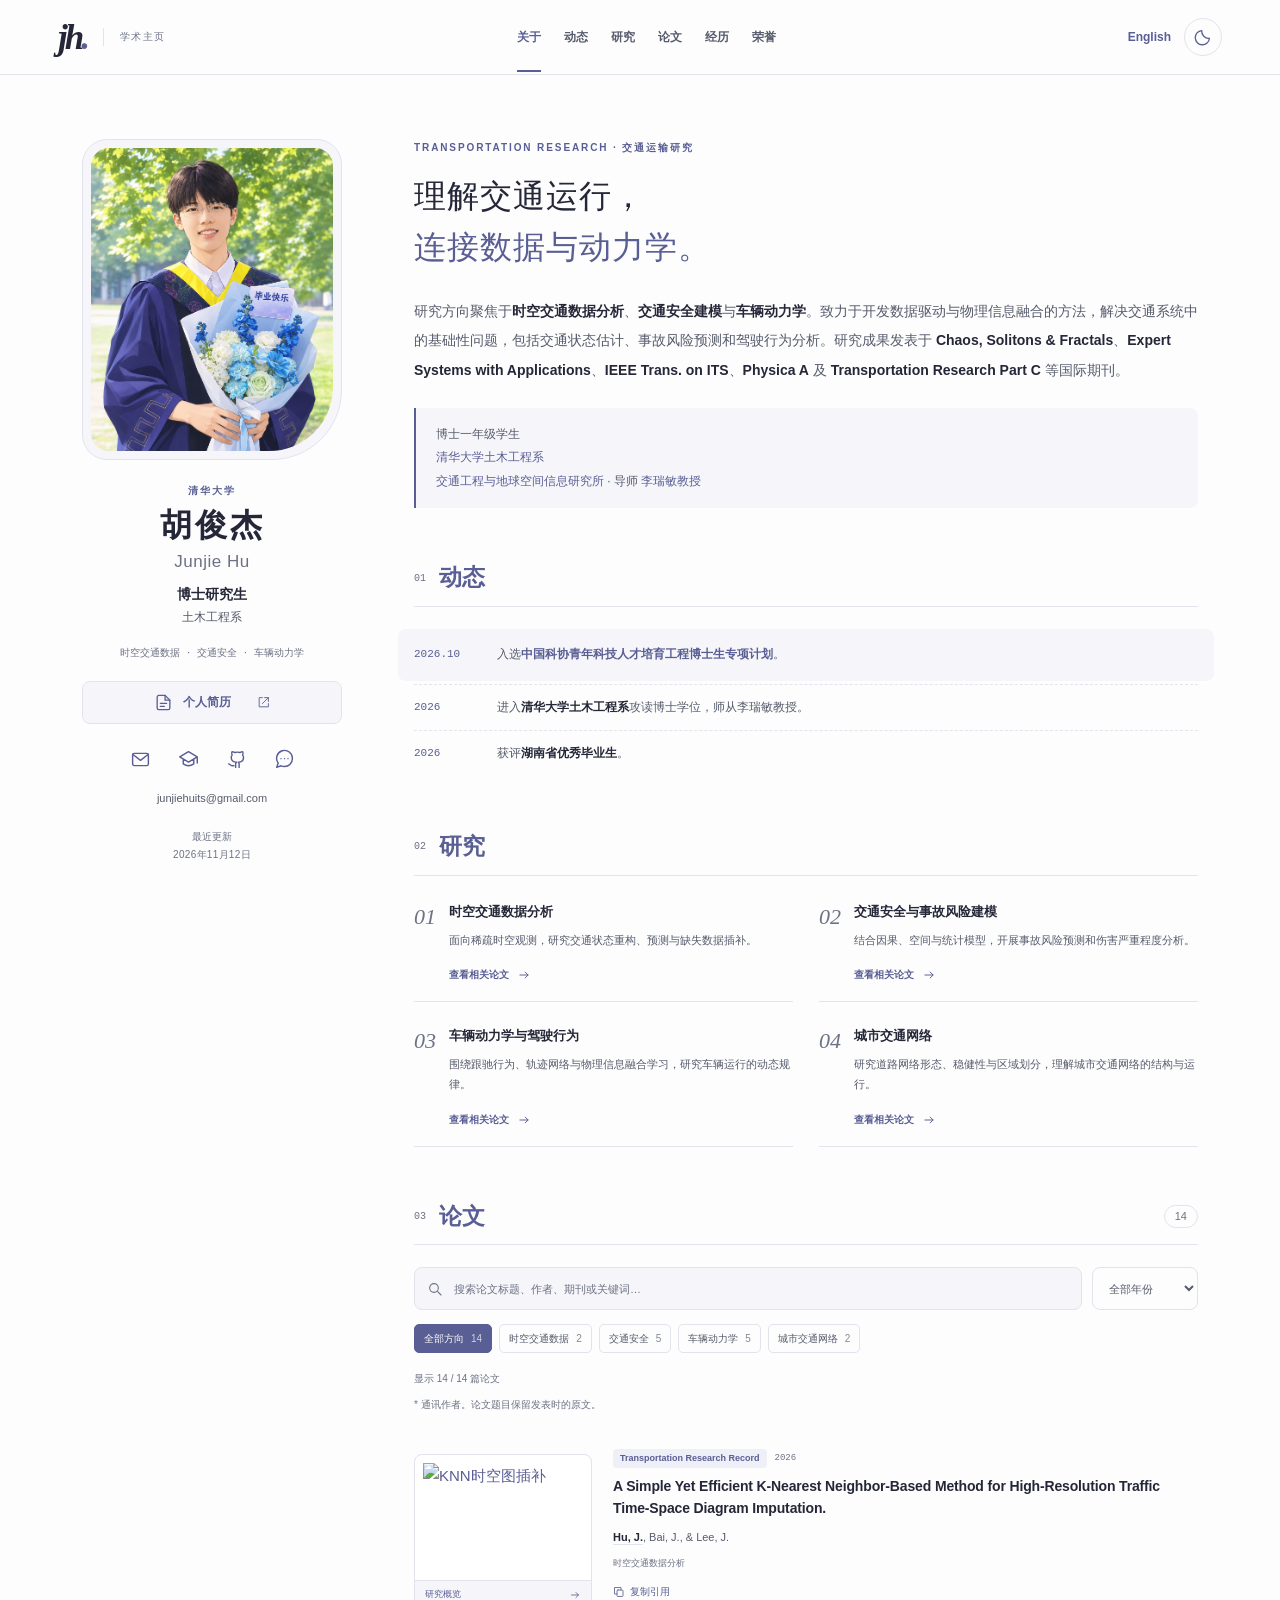
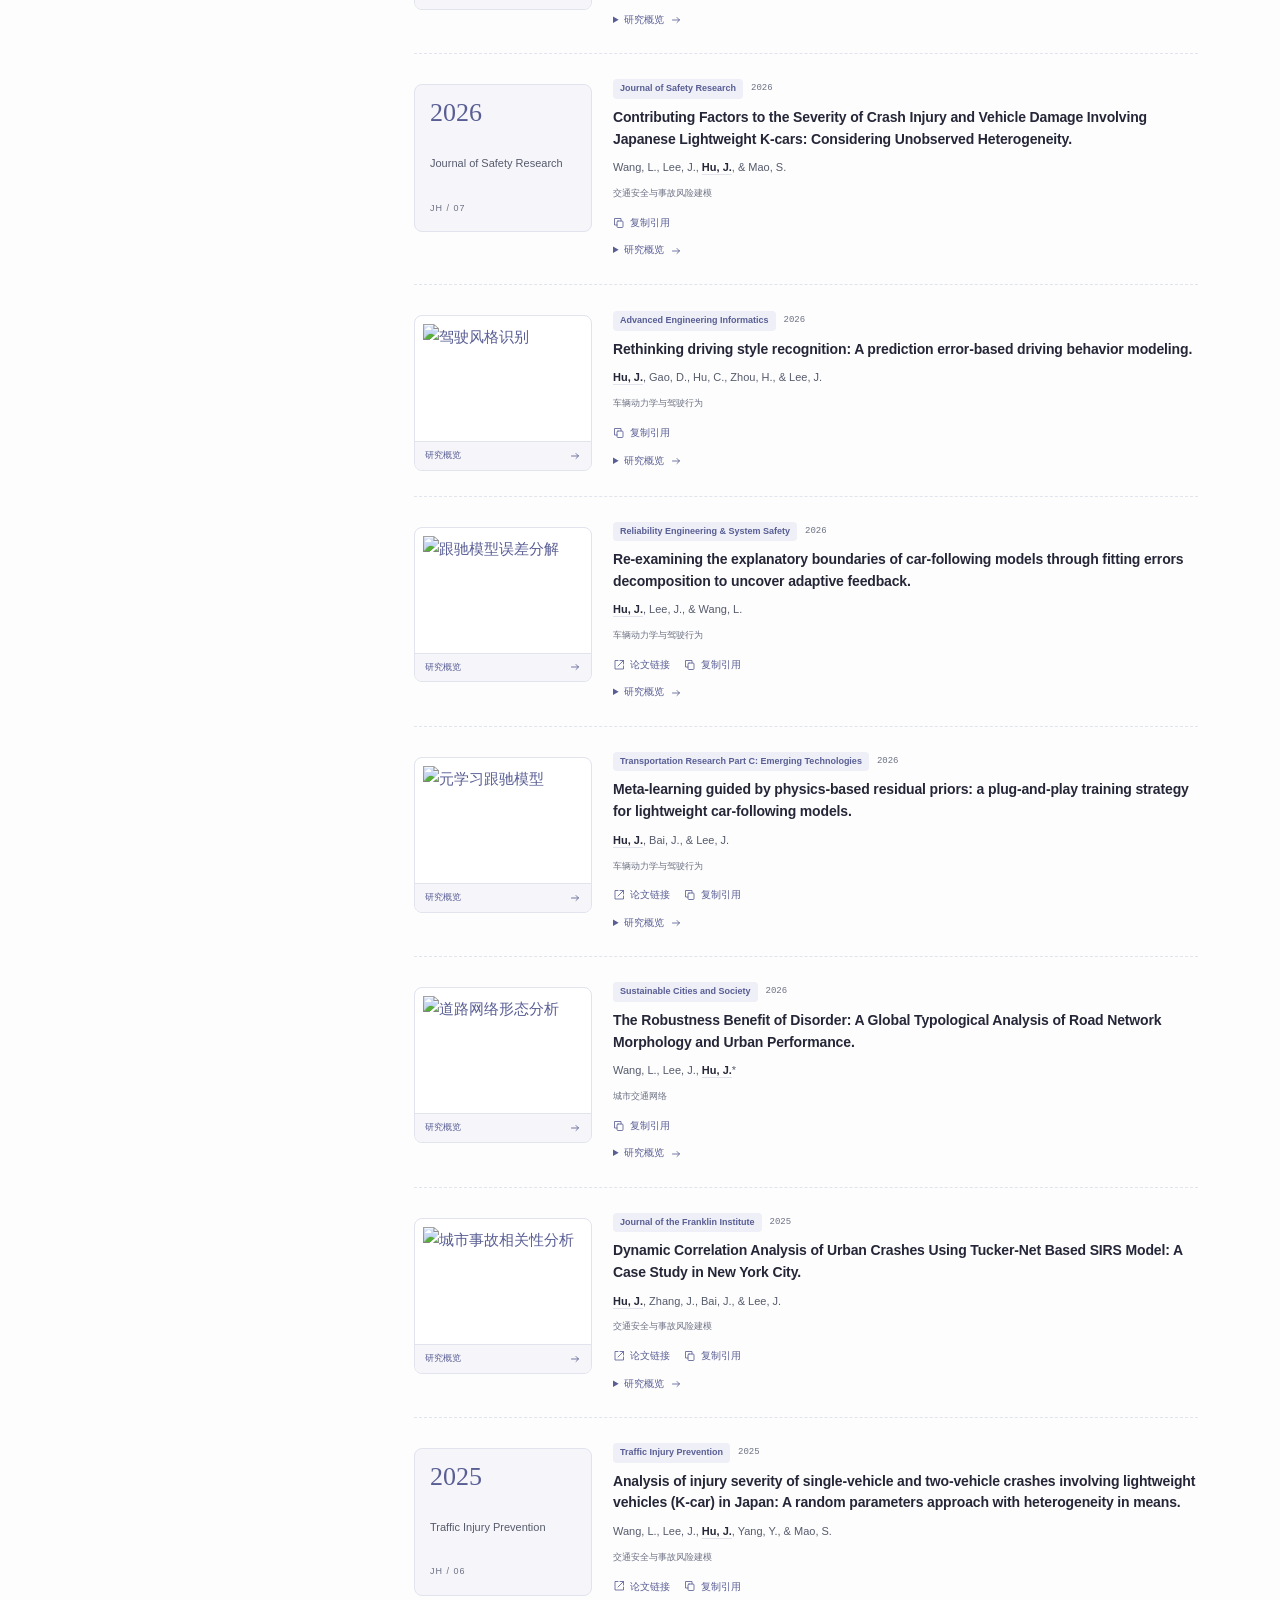
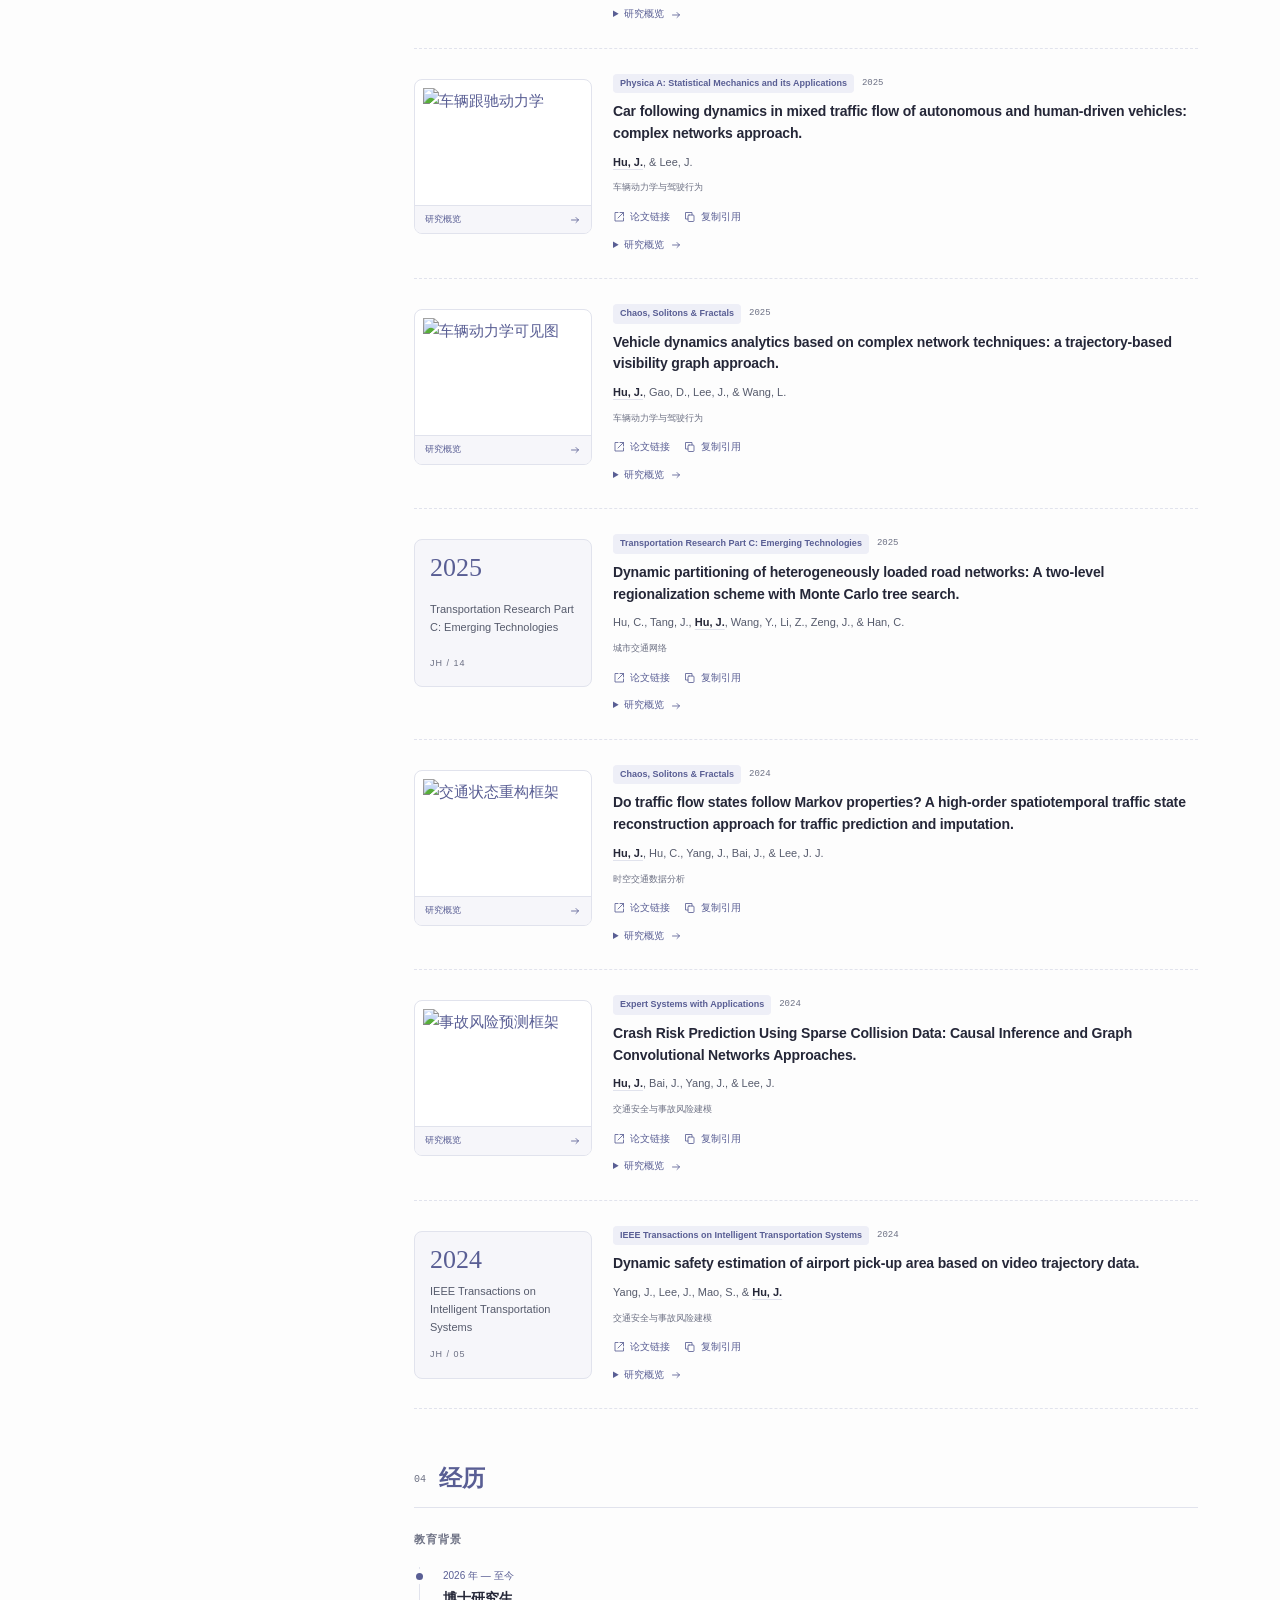
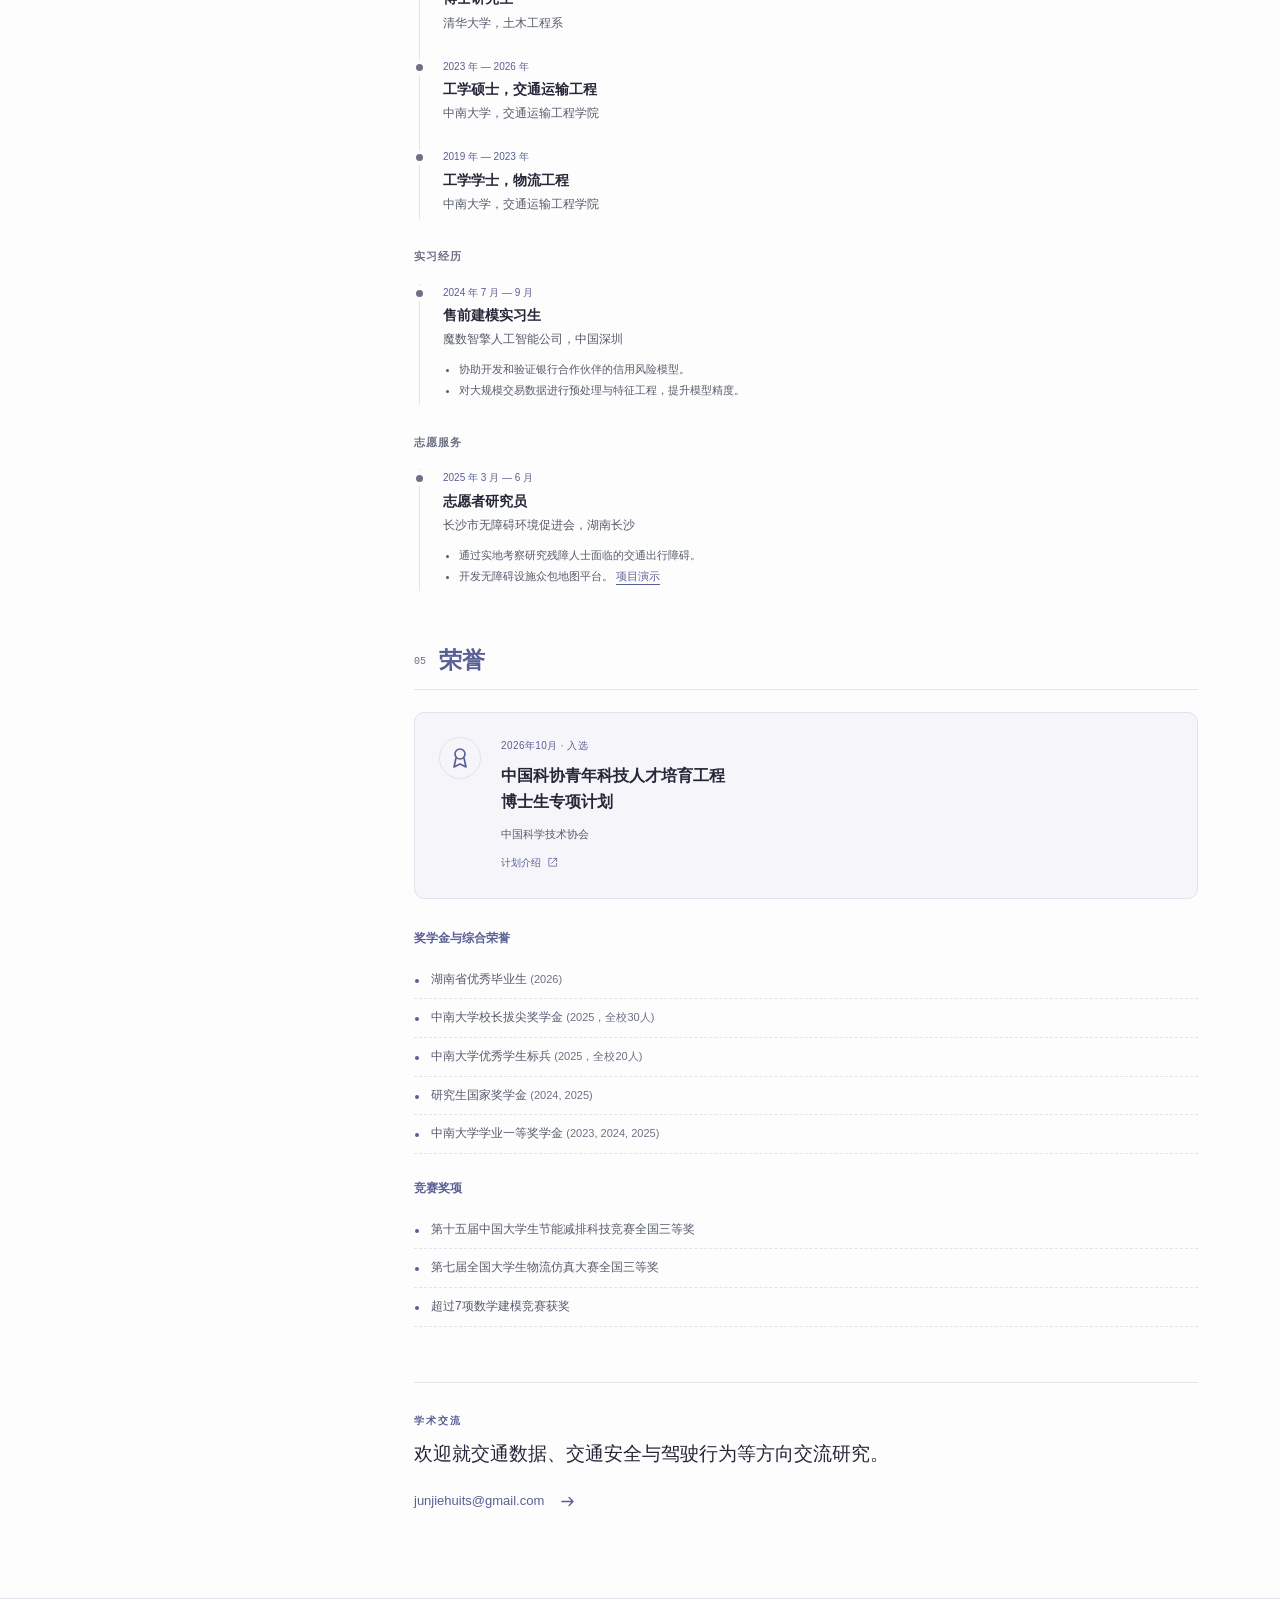
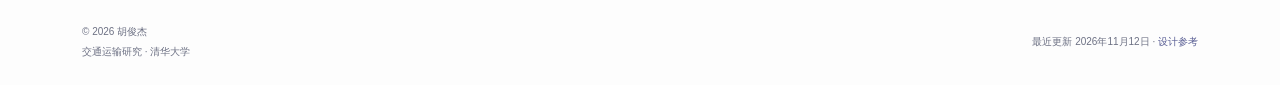
==== commit cd71c781: "Redesign bilingual academic homepage and add CAST doctoral honor" ====
--- a/frontend/index_cn.html
+++ b/frontend/index_cn.html
@@ -1,476 +1,227 @@
-<!DOCTYPE html>
-<html lang="zh-CN">
-<head>
-    <meta charset="UTF-8">
-    <meta name="viewport" content="width=device-width, initial-scale=1.0">
-    <title>胡俊杰 — 学术主页</title>
-    <meta name="description" content="胡俊杰 — 清华大学土木工程系博士一年级学生。研究方向：时空交通数据分析、交通安全建模、车辆动力学与驾驶行为、城市交通网络。">
-    <meta property="og:title" content="胡俊杰 — 学术主页">
-    <meta property="og:description" content="清华大学土木工程系博士研究生">
-    <meta property="og:type" content="website">
-    <meta name="theme-color" content="#6f2c7f">
-    <link rel="preconnect" href="https://fonts.googleapis.com">
-    <link rel="preconnect" href="https://fonts.gstatic.com" crossorigin>
-    <link href="https://fonts.googleapis.com/css2?family=Inter:wght@400;500;600;700&family=Source+Serif+4:ital,opsz,wght@0,8..60,400;0,8..60,600;0,8..60,700;1,8..60,400;1,8..60,600&display=swap" rel="stylesheet">
-    <link rel="stylesheet" href="css/style.css">
-</head>
-<body>
-
-<nav class="navbar" role="navigation" aria-label="主导航">
-  <div class="navbar-inner">
-    <a href="#" class="nav-brand">胡俊杰 <span>Hu</span></a>
-    <ul class="nav-links">
-      <li><a href="#about">关于</a></li>
-      <li><a href="#research">研究</a></li>
-      <li><a href="#experience">经历</a></li>
-      <li><a href="#honors">荣誉</a></li>
-      <li><a href="#publications">论文</a></li>
-      <li><a href="index.html" class="lang-link">English</a></li>
-      <li>
-        <button id="theme-toggle" class="theme-toggle" aria-label="切换主题">
-          <svg class="sun-icon" viewBox="0 0 24 24" fill="none" stroke="currentColor" stroke-width="2"><circle cx="12" cy="12" r="5"/><path d="M12 1v2M12 21v2M4.22 4.22l1.42 1.42M18.36 18.36l1.42 1.42M1 12h2M21 12h2M4.22 19.78l1.42-1.42M18.36 5.64l1.42-1.42"/></svg>
-          <svg class="moon-icon" viewBox="0 0 24 24" fill="none" stroke="currentColor" stroke-width="2"><path d="M21 12.79A9 9 0 1111.21 3 7 7 0 0021 12.79z"/></svg>
-        </button>
-      </li>
-    </ul>
-    <button id="mobile-menu-btn" class="mobile-menu-btn" aria-label="菜单" aria-expanded="false">
-      <svg width="20" height="20" viewBox="0 0 24 24" fill="none" stroke="currentColor" stroke-width="2"><path d="M4 6h16M4 12h16M4 18h16"/></svg>
-    </button>
-  </div>
-</nav>
-
-<div id="mobile-menu" class="mobile-menu">
-  <a href="#about">关于</a>
-  <a href="#research">研究</a>
-  <a href="#experience">经历</a>
-  <a href="#honors">荣誉</a>
-  <a href="#publications">论文</a>
-  <a href="index.html">English</a>
-</div>
-
-<section id="about" class="hero">
-  <div class="container hero-inner">
-    <div class="hero-avatar-col">
-      <img src="profile-photo.png" alt="胡俊杰" class="hero-avatar" width="136" height="136">
-      <p class="hero-updated">最近更新 2026年7月12日</p>
-    </div>
-    <div class="hero-text">
-      <h1 class="hero-name">胡俊杰 <span style="font-weight:400;color:var(--text-muted);">Junjie Hu</span></h1>
-      <p class="hero-affiliation">
-        博士一年级学生<br>
-        <a href="https://www.civil.tsinghua.edu.cn/ce/" target="_blank" rel="noopener">清华大学土木工程系</a><br>
-        <a href="https://www.civil.tsinghua.edu.cn/ce/szdw/jiaosh/jtgcydqkjxxyjs.htm" target="_blank" rel="noopener">交通工程与地球空间信息研究所</a>
-        &middot; 导师 <a href="https://www.civil.tsinghua.edu.cn/ce/info/1135/1874.htm" target="_blank" rel="noopener">李瑞敏教授</a>
-      </p>
-      <p class="hero-bio">
-        研究方向聚焦于<em>时空交通数据分析</em>、<em>交通安全建模</em>与<em>车辆动力学</em>。致力于开发数据驱动与物理信息融合的方法，解决交通系统中的基础性问题，包括交通状态估计、事故风险预测和驾驶行为分析。研究成果发表于 <em>Chaos, Solitons &amp; Fractals</em>、<em>Expert Systems with Applications</em>、<em>IEEE Trans. on ITS</em>、<em>Physica A</em> 及 <em>Transportation Research Part C</em> 等国际期刊。
-      </p>
-      <div class="hero-links">
-        <a href="mailto:junjiehuits@gmail.com" class="btn btn-primary">
-          <svg viewBox="0 0 24 24" fill="none" stroke="currentColor" stroke-width="2"><path d="M4 4h16c1.1 0 2 .9 2 2v12c0 1.1-.9 2-2 2H4c-1.1 0-2-.9-2-2V6c0-1.1.9-2 2-2z"/><polyline points="22,6 12,13 2,6"/></svg>
-          邮箱
-        </a>
-        <a href="JunjieHu_CV.pdf" target="_blank" class="btn">
-          <svg viewBox="0 0 24 24" fill="none" stroke="currentColor" stroke-width="2"><path d="M14 2H6a2 2 0 0 0-2 2v16a2 2 0 0 0 2 2h12a2 2 0 0 0 2-2V8z"/><polyline points="14 2 14 8 20 8"/></svg>
-          简历
-        </a>
-<a href="https://scholar.google.com/citations?hl=zh-CN&user=2Irk2E4AAAAJ" target="_blank" rel="noopener" class="btn">
-          <svg viewBox="0 0 24 24" fill="currentColor"><path d="M5.242 13.769L0 9.5 12 0l12 9.5-5.242 4.269C17.548 11.249 14.978 9.5 12 9.5s-5.548 1.748-6.758 4.269zM12 10a7 7 0 1 0 0 14 7 7 0 0 0 0-14z"/></svg>
-          谷歌学术
-        </a>
-        <button onclick="showWechat()" class="btn">
-          <svg viewBox="0 0 24 24" fill="currentColor"><path d="M8.691 2.188C3.891 2.188 0 5.476 0 9.53c0 2.212 1.17 4.203 3.002 5.55a.59.59 0 01.213.665l-.39 1.48c-.019.07-.048.141-.048.213 0 .163.13.295.29.295a.326.326 0 00.167-.054l1.903-1.114a.864.864 0 01.717-.098 10.2 10.2 0 002.837.403c.276 0 .543-.027.811-.05-.857-2.578.157-4.972 1.932-6.446 1.703-1.415 3.882-1.98 5.853-1.838-.576-3.583-4.196-6.348-8.596-6.348zm-2.906 3.803c.642 0 1.162.529 1.162 1.18a1.17 1.17 0 01-1.162 1.178 1.17 1.17 0 01-1.162-1.178c0-.651.52-1.18 1.162-1.18zm5.813 0c.642 0 1.162.529 1.162 1.18a1.17 1.17 0 01-1.162 1.178 1.17 1.17 0 01-1.162-1.178c0-.651.52-1.18 1.162-1.18zm5.34 2.867c-1.797-.052-3.746.512-5.28 1.786-1.72 1.428-2.687 3.72-1.78 6.22.942 2.453 3.666 4.229 6.884 4.229.826 0 1.622-.12 2.361-.336a.722.722 0 01.598.082l1.584.926a.272.272 0 00.14.045c.138 0 .25-.11.25-.245 0-.06-.024-.12-.04-.178l-.325-1.233a.49.49 0 01.177-.554C23.028 18.48 24 16.82 24 14.98c0-3.21-2.931-5.952-7.062-6.122zm-2.18 2.769c.535 0 .969.44.969.982a.976.976 0 01-.969.983.976.976 0 01-.969-.983c0-.542.434-.982.97-.982zm4.844 0c.535 0 .969.44.969.982a.976.976 0 01-.969.983.976.976 0 01-.969-.983c0-.542.434-.982.97-.982z"/></svg>
-          微信
-        </button>
-      </div>
-    </div>
-  </div>
-</section>
-
-<div id="wechat-modal" class="modal-overlay" role="dialog" aria-hidden="true">
-  <div class="modal">
-    <div class="modal-header">
-      <h3>微信二维码</h3>
-      <button onclick="hideWechat()" class="modal-close" aria-label="关闭">&times;</button>
-    </div>
-    <img src="wechat.jpg" alt="微信二维码" style="width:100%; border-radius:4px;">
-    <p style="text-align:center;font-size:0.82rem;color:var(--text-muted);margin-top:10px;">扫码添加微信</p>
-  </div>
-</div>
-
-<section id="research" class="section">
-  <div class="container">
-    <h2 class="section-title">研究方向</h2>
-    <div class="research-grid">
-      <div class="research-item"><h3>时空交通数据分析</h3></div>
-      <div class="research-item"><h3>交通安全与事故风险建模</h3></div>
-      <div class="research-item"><h3>车辆动力学与驾驶行为</h3></div>
-      <div class="research-item"><h3>城市交通网络</h3></div>
-    </div>
-  </div>
-</section>
-
-<section id="experience" class="section">
-  <div class="container">
-    <h2 class="section-title">个人经历</h2>
-
-    <div class="exp-block">
-      <div class="exp-heading">教育背景</div>
-      <div class="exp-entry exp-entry-current">
-        <div class="exp-date">2026 年 &mdash; 至今</div>
-        <div class="exp-title">博士研究生</div>
-        <div class="exp-subtitle">清华大学，土木工程系</div>
-      </div>
-      <div class="exp-entry">
-        <div class="exp-date">2023 年 &mdash; 2026 年</div>
-        <div class="exp-title">工学硕士，交通运输工程</div>
-        <div class="exp-subtitle">中南大学，交通运输工程学院</div>
-      </div>
-      <div class="exp-entry">
-        <div class="exp-date">2019 年 &mdash; 2023 年</div>
-        <div class="exp-title">工学学士，物流工程</div>
-        <div class="exp-subtitle">中南大学，交通运输工程学院</div>
-      </div>
-    </div>
-
-    <div class="exp-block">
-      <div class="exp-heading">实习经历</div>
-      <div class="exp-entry">
-        <div class="exp-date">2024 年 7 月 &mdash; 9 月</div>
-        <div class="exp-title">售前建模实习生</div>
-        <div class="exp-subtitle">魔数智擎人工智能公司，中国深圳</div>
-        <ul class="exp-details">
-          <li>协助开发和验证银行合作伙伴的信用风险模型。</li>
-          <li>对大规模交易数据进行预处理与特征工程，提升模型精度。</li>
-        </ul>
-      </div>
-    </div>
-
-    <div class="exp-block">
-      <div class="exp-heading">志愿服务</div>
-      <div class="exp-entry">
-        <div class="exp-date">2025 年 3 月 &mdash; 6 月</div>
-        <div class="exp-title">志愿者研究员</div>
-        <div class="exp-subtitle">长沙市无障碍环境促进会，湖南长沙</div>
-        <ul class="exp-details">
-          <li>通过实地考察研究残障人士面临的交通出行障碍。</li>
-          <li>开发无障碍设施众包地图平台。 <a href="https://junjiehu.pythonanywhere.com/" target="_blank" rel="noopener" style="color:var(--accent);">项目演示</a></li>
-        </ul>
-      </div>
-    </div>
-  </div>
-</section>
-
-<section id="honors" class="section">
-  <div class="container">
-    <h2 class="section-title">荣誉奖项</h2>
-    <div class="honors-grid">
-      <div class="honor-group">
-        <h3>奖学金</h3>
-        <ul>
-            <li>湖南省优秀毕业生 <span class="honor-note">(2026)</span></li>
-          <li>中南大学校长拔尖奖学金 <span class="honor-note">(2025，全校30人)</span></li>
-          <li>中南大学优秀学生标兵 <span class="honor-note">(2025，全校20人)</span></li>
-          <li>研究生国家奖学金 <span class="honor-note">(2024, 2025)</span></li>
-          <li>中南大学学业一等奖学金 <span class="honor-note">(2023, 2024, 2025)</span></li>
-        </ul>
-      </div>
-      <div class="honor-group">
-        <h3>竞赛奖项</h3>
-        <ul>
-          <li>第十五届中国大学生节能减排科技竞赛全国三等奖</li>
-          <li>第七届全国大学生物流仿真大赛全国三等奖</li>
-          <li>超过7项数学建模竞赛获奖</li>
-        </ul>
-      </div>
-    </div>
-  </div>
-</section>
-
-<section id="publications" class="section">
-  <div class="container">
-    <h2 class="section-title">学术论文</h2>
-
-    <!-- Category 1 -->
-    <div class="pub-category">
-      <div class="pub-cat-title">一、时空交通数据分析</div>
-      <div class="pub-list">
-
-        <div class="pub-item">
-          <span class="pub-index">1</span>
-          <div class="pub-content">
-            <p class="pub-authors"><strong>Hu, J.</strong>, Hu, C., Yang, J., Bai, J., &amp; Lee, J. J. (2024). Do traffic flow states follow Markov properties? A high-order spatiotemporal traffic state reconstruction approach for traffic prediction and imputation.</p>
-            <span class="pub-journal">Chaos, Solitons &amp; Fractals</span>
-            <div class="pub-meta">
-              <a href="https://doi.org/10.1016/j.chaos.2024.114965" target="_blank" rel="noopener" class="pub-doi">doi:10.1016/j.chaos.2024.114965</a>
-              <button class="pub-contrib-btn" aria-expanded="false" aria-controls="pub-c1-1">个人贡献 &#9656;</button>
-              <button class="pub-figure-btn" aria-expanded="false" aria-controls="pub-fig-1">研究图示 &#9656;</button>
-            </div>
-            <div id="pub-c1-1" class="pub-contrib">设计了一种高阶交通状态重构方法并证明了交通流的马尔可夫特性。利用马尔可夫矩阵先验知识，在自编码器框架下完成高精度交通插补。</div>
-            <div id="pub-fig-1" class="pub-figure">
-              <img src="images/fig1.jpg" alt="交通状态重构框架" loading="lazy">
-              <div class="pub-figure-caption">图 1. 基于马尔可夫特性的高阶时空交通状态重构。</div>
-            </div>
-          </div>
-        </div>
-
-        <div class="pub-item">
-          <span class="pub-index">2</span>
-          <div class="pub-content">
-            <p class="pub-authors"><strong>Hu, J.</strong>, Bai, J., &amp; Lee, J. (2026). A Simple Yet Efficient K-Nearest Neighbor-Based Method for High-Resolution Traffic Time-Space Diagram Imputation.</p>
-            <span class="pub-journal">Transportation Research Record</span>
-            <button class="pub-contrib-btn" aria-expanded="false" aria-controls="pub-c1-2" style="margin-left:8px;">个人贡献 &#9656;</button>
-            <button class="pub-figure-btn" aria-expanded="false" aria-controls="pub-fig-2" style="margin-left:8px;">研究图示 &#9656;</button>
-            <div id="pub-c1-2" class="pub-contrib">提出了改进的KNN框架，通过匹配后邻接空间规则定义的时空邻域特征从稀疏数据中重建时空图，并基于格林函数理论推导了误差传播解析界。</div>
-            <div id="pub-fig-2" class="pub-figure">
-              <img src="images/fig2.jpg" alt="KNN时空图插补" loading="lazy">
-              <div class="pub-figure-caption">图 2. 高效KNN方法用于高分辨率交通时空图插补。</div>
-            </div>
-          </div>
-        </div>
-
-      </div>
-    </div>
-
-    <!-- Category 2 -->
-    <div class="pub-category">
-      <div class="pub-cat-title">二、交通安全与事故风险建模</div>
-      <div class="pub-list">
-
-        <div class="pub-item">
-          <span class="pub-index">3</span>
-          <div class="pub-content">
-            <p class="pub-authors"><strong>Hu, J.</strong>, Bai, J., Yang, J., &amp; Lee, J. (2024). Crash Risk Prediction Using Sparse Collision Data: Causal Inference and Graph Convolutional Networks Approaches.</p>
-            <span class="pub-journal">Expert Systems with Applications</span>
-            <div class="pub-meta">
-              <a href="https://doi.org/10.1016/j.eswa.2024.125315" target="_blank" rel="noopener" class="pub-doi">doi:10.1016/j.eswa.2024.125315</a>
-              <button class="pub-contrib-btn" aria-expanded="false" aria-controls="pub-c2-1">个人贡献 &#9656;</button>
-              <button class="pub-figure-btn" aria-expanded="false" aria-controls="pub-fig-3">研究图示 &#9656;</button>
-            </div>
-            <div id="pub-c2-1" class="pub-contrib">创建了利用历史先验时空知识的碰撞数据增强策略。开发了PST-CGCN方法，结合因果推断与图卷积网络进行事故风险预测。</div>
-            <div id="pub-fig-3" class="pub-figure">
-              <img src="images/fig3.jpg" alt="事故风险预测框架" loading="lazy">
-              <div class="pub-figure-caption">图 3. PST-CGCN：基于因果推断和图卷积网络的事故风险预测。</div>
-            </div>
-          </div>
-        </div>
-
-        <div class="pub-item">
-          <span class="pub-index">4</span>
-          <div class="pub-content">
-            <p class="pub-authors"><strong>Hu, J.</strong>, Zhang, J., Bai, J., &amp; Lee, J. (2025). Dynamic Correlation Analysis of Urban Crashes Using Tucker-Net Based SIRS Model: A Case Study in New York City.</p>
-            <span class="pub-journal">Journal of the Franklin Institute</span>
-            <div class="pub-meta">
-              <a href="https://doi.org/10.1016/j.jfranklin.2025.107946" target="_blank" rel="noopener" class="pub-doi">doi:10.1016/j.jfranklin.2025.107946</a>
-              <button class="pub-contrib-btn" aria-expanded="false" aria-controls="pub-c2-2">个人贡献 &#9656;</button>
-              <button class="pub-figure-btn" aria-expanded="false" aria-controls="pub-fig-4">研究图示 &#9656;</button>
-            </div>
-            <div id="pub-c2-2" class="pub-contrib">设计了TNBSM数据驱动的可迁移分析模型，利用张量分解与SIRS框架探索城市事故区域的动态相关性。</div>
-            <div id="pub-fig-4" class="pub-figure">
-              <img src="images/fig4.jpg" alt="城市事故相关性分析" loading="lazy">
-              <div class="pub-figure-caption">图 4. TNBSM：基于Tucker网络的SIRS模型用于城市事故动态相关性分析。</div>
-            </div>
-          </div>
-        </div>
-
-        <div class="pub-item">
-          <span class="pub-index">5</span>
-          <div class="pub-content">
-            <p class="pub-authors">Yang, J., Lee, J., Mao, S., &amp; <strong>Hu, J.</strong> (2024). Dynamic safety estimation of airport pick-up area based on video trajectory data.</p>
-            <span class="pub-journal">IEEE Transactions on Intelligent Transportation Systems</span>
-            <div class="pub-meta">
-              <a href="https://doi.org/10.1109/TITS.2023.3275986" target="_blank" rel="noopener" class="pub-doi">doi:10.1109/TITS.2023.3275986</a>
-              <button class="pub-contrib-btn" aria-expanded="false" aria-controls="pub-c2-3">个人贡献 &#9656;</button>
-            </div>
-            <div id="pub-c2-3" class="pub-contrib">协助设计了改进的CUSBoost算法，利用四种风险指标与空间分布分析对不平衡轨迹数据进行分类。</div>
-          </div>
-        </div>
-
-        <div class="pub-item">
-          <span class="pub-index">6</span>
-          <div class="pub-content">
-            <p class="pub-authors">Wang, L., Lee, J., <strong>Hu, J.</strong>, Yang, Y., &amp; Mao, S. (2025). Analysis of injury severity of single-vehicle and two-vehicle crashes involving lightweight vehicles (K-car) in Japan: A random parameters approach with heterogeneity in means.</p>
-            <span class="pub-journal">Traffic Injury Prevention</span>
-            <div class="pub-meta">
-              <a href="https://doi.org/10.1080/15389588.2025.2571048" target="_blank" rel="noopener" class="pub-doi">doi:10.1080/15389588.2025.2571048</a>
-              <button class="pub-contrib-btn" aria-expanded="false" aria-controls="pub-c2-4">个人贡献 &#9656;</button>
-            </div>
-            <div id="pub-c2-4" class="pub-contrib">使用均值异质性随机参数Probit模型研究K-car碰撞伤害严重程度，设计了样本外预测方法阐明不同碰撞严重性机制间的异质性。</div>
-          </div>
-        </div>
-
-        <div class="pub-item">
-          <span class="pub-index">7</span>
-          <div class="pub-content">
-            <p class="pub-authors">Wang, L., Lee, J., <strong>Hu, J.</strong>, &amp; Mao, S. (2026). Contributing Factors to the Severity of Crash Injury and Vehicle Damage Involving Japanese Lightweight K-cars: Considering Unobserved Heterogeneity.</p>
-            <span class="pub-journal">Journal of Safety Research</span>
-            <button class="pub-contrib-btn" aria-expanded="false" aria-controls="pub-c2-5" style="margin-left:8px;">个人贡献 &#9656;</button>
-            <div id="pub-c2-5" class="pub-contrib">协助模型设计与分析。</div>
-          </div>
-        </div>
-
-      </div>
-    </div>
-
-    <!-- Category 3 -->
-    <div class="pub-category">
-      <div class="pub-cat-title">三、车辆动力学与驾驶行为分析</div>
-      <div class="pub-list">
-
-        <div class="pub-item">
-          <span class="pub-index">8</span>
-          <div class="pub-content">
-            <p class="pub-authors"><strong>Hu, J.</strong>, &amp; Lee, J. (2025). Car following dynamics in mixed traffic flow of autonomous and human-driven vehicles: complex networks approach.</p>
-            <span class="pub-journal">Physica A: Statistical Mechanics and its Applications</span>
-            <div class="pub-meta">
-              <a href="https://doi.org/10.1016/j.physa.2025.130519" target="_blank" rel="noopener" class="pub-doi">doi:10.1016/j.physa.2025.130519</a>
-              <button class="pub-contrib-btn" aria-expanded="false" aria-controls="pub-c3-1">个人贡献 &#9656;</button>
-              <button class="pub-figure-btn" aria-expanded="false" aria-controls="pub-fig-8">研究图示 &#9656;</button>
-            </div>
-            <div id="pub-c3-1" class="pub-contrib">应用粗粒化相空间分析与复杂网络技术于车辆跟驰行为，揭示了自动驾驶与人类驾驶车辆之间的显著动力学特征差异。</div>
-            <div id="pub-fig-8" class="pub-figure">
-              <img src="images/fig8.jpg" alt="车辆跟驰动力学" loading="lazy">
-              <div class="pub-figure-caption">图 8. 混合交通流中车辆跟驰动力学：复杂网络方法。</div>
-            </div>
-          </div>
-        </div>
-
-        <div class="pub-item">
-          <span class="pub-index">9</span>
-          <div class="pub-content">
-            <p class="pub-authors"><strong>Hu, J.</strong>, Gao, D., Lee, J., &amp; Wang, L. (2025). Vehicle dynamics analytics based on complex network techniques: a trajectory-based visibility graph approach.</p>
-            <span class="pub-journal">Chaos, Solitons &amp; Fractals</span>
-            <div class="pub-meta">
-              <a href="https://doi.org/10.1016/j.chaos.2025.117161" target="_blank" rel="noopener" class="pub-doi">doi:10.1016/j.chaos.2025.117161</a>
-              <button class="pub-contrib-btn" aria-expanded="false" aria-controls="pub-c3-2">个人贡献 &#9656;</button>
-              <button class="pub-figure-btn" aria-expanded="false" aria-controls="pub-fig-9">研究图示 &#9656;</button>
-            </div>
-            <div id="pub-c3-2" class="pub-contrib">引入了自适应轨迹可见图(TVG)框架，将平面轨迹数据转换为复杂网络，具有可调的可见性容差系数以捕捉特定机动空间尺度。</div>
-            <div id="pub-fig-9" class="pub-figure">
-              <img src="images/fig9.jpg" alt="车辆动力学可见图" loading="lazy">
-              <div class="pub-figure-caption">图 9. 基于轨迹可见图的车辆动力学分析。</div>
-            </div>
-          </div>
-        </div>
-
-        <div class="pub-item">
-          <span class="pub-index">10</span>
-          <div class="pub-content">
-            <p class="pub-authors"><strong>Hu, J.</strong>, Gao, D., Hu, C., Zhou, H., &amp; Lee, J. (2026). Rethinking driving style recognition: A prediction error-based driving behavior modeling.</p>
-            <span class="pub-journal">Advanced Engineering Informatics</span>
-            <div class="pub-meta">
-              <button class="pub-contrib-btn" aria-expanded="false" aria-controls="pub-c3-3">个人贡献 &#9656;</button>
-              <button class="pub-figure-btn" aria-expanded="false" aria-controls="pub-fig-10">研究图示 &#9656;</button>
-            </div>
-            <div id="pub-c3-3" class="pub-contrib">通过探索轨迹预测模型误差研究驾驶员行为异质性，引入基于驾驶风格的未来轨迹多模态分布。</div>
-            <div id="pub-fig-10" class="pub-figure">
-              <img src="images/fig10.jpg" alt="驾驶风格识别" loading="lazy">
-              <div class="pub-figure-caption">图 10. 基于预测误差的驾驶行为建模用于驾驶风格识别。</div>
-            </div>
-          </div>
-        </div>
-
-        <div class="pub-item">
-          <span class="pub-index">11</span>
-          <div class="pub-content">
-            <p class="pub-authors"><strong>Hu, J.</strong>, Lee, J., &amp; Wang, L. (2026). Re-examining the explanatory boundaries of car-following models through fitting errors decomposition to uncover adaptive feedback.</p>
-            <span class="pub-journal">Reliability Engineering &amp; System Safety</span>
-            <div class="pub-meta">
-              <a href="https://doi.org/10.1016/j.ress.2026.112505" target="_blank" rel="noopener" class="pub-doi">doi:10.1016/j.ress.2026.112505</a>
-              <button class="pub-contrib-btn" aria-expanded="false" aria-controls="pub-c3-4">个人贡献 &#9656;</button>
-              <button class="pub-figure-btn" aria-expanded="false" aria-controls="pub-fig-11">研究图示 &#9656;</button>
-            </div>
-            <div id="pub-c3-4" class="pub-contrib">提出跟驰模型残差是结构误差与随机误差的复合体，利用非观测成分模型分解三个标定跟驰模型的残差序列，揭示了自适应反馈机制，使RMSE降低15.8%–61.2%。</div>
-            <div id="pub-fig-11" class="pub-figure">
-              <img src="images/fig11.jpg" alt="跟驰模型误差分解" loading="lazy">
-              <div class="pub-figure-caption">图 11. 跟驰模型拟合误差分解与自适应反馈机制。</div>
-            </div>
-          </div>
-        </div>
-
-        <div class="pub-item">
-          <span class="pub-index">12</span>
-          <div class="pub-content">
-            <p class="pub-authors"><strong>Hu, J.</strong>, Bai, J., &amp; Lee, J. (2026). Meta-learning guided by physics-based residual priors: a plug-and-play training strategy for lightweight car-following models.</p>
-            <span class="pub-journal">Transportation Research Part C: Emerging Technologies</span>
-            <div class="pub-meta">
-              <a href="https://www.sciencedirect.com/science/article/abs/pii/S0968090X26002007" target="_blank" rel="noopener" class="pub-doi">doi:10.1016/j.trc.2026.102007</a>
-              <button class="pub-contrib-btn" aria-expanded="false" aria-controls="pub-c3-5">个人贡献 &#9656;</button>
-              <button class="pub-figure-btn" aria-expanded="false" aria-controls="pub-fig-12">研究图示 &#9656;</button>
-            </div>
-            <div id="pub-c3-5" class="pub-contrib">引入RAMR即插即用元学习框架，将跟驰模型训练重构为双层优化任务，在四组数据集、三个物理模型与三个数据驱动预测器上全面验证。</div>
-            <div id="pub-fig-12" class="pub-figure">
-              <img src="images/fig12.jpg" alt="元学习跟驰模型" loading="lazy">
-              <div class="pub-figure-caption">图 12. RAMR：物理残差先验引导的元学习即插即用跟驰模型训练策略。</div>
-            </div>
-          </div>
-        </div>
-
-      </div>
-    </div>
-
-    <!-- Category 4 -->
-    <div class="pub-category">
-      <div class="pub-cat-title">四、城市交通网络</div>
-      <div class="pub-list">
-
-        <div class="pub-item">
-          <span class="pub-index">13</span>
-          <div class="pub-content">
-            <p class="pub-authors">Wang, L., Lee, J., <strong>Hu, J.*</strong> (2026). The Robustness Benefit of Disorder: A Global Typological Analysis of Road Network Morphology and Urban Performance.</p>
-            <span class="pub-journal">Sustainable Cities and Society</span>
-            <div class="pub-meta">
-              <button class="pub-contrib-btn" aria-expanded="false" aria-controls="pub-c4-1">个人贡献 &#9656;</button>
-              <button class="pub-figure-btn" aria-expanded="false" aria-controls="pub-fig-13">研究图示 &#9656;</button>
-            </div>
-            <div id="pub-c4-1" class="pub-contrib">使用全球70个城市数据集，研究以方向熵量化的道路网络形态如何影响城市可持续性与韧性指标（CO<sub>2</sub>排放、通勤时间、拥堵状况）。</div>
-            <div id="pub-fig-13" class="pub-figure">
-              <img src="images/fig13.jpg" alt="道路网络形态分析" loading="lazy">
-              <div class="pub-figure-caption">图 13. 全球道路网络形态与城市性能的类型学分析。</div>
-            </div>
-          </div>
-        </div>
-
-        <div class="pub-item">
-          <span class="pub-index">14</span>
-          <div class="pub-content">
-            <p class="pub-authors">Hu, C., Tang, J., <strong>Hu, J.</strong>, Wang, Y., Li, Z., Zeng, J., &amp; Han, C. (2025). Dynamic partitioning of heterogeneously loaded road networks: A two-level regionalization scheme with Monte Carlo tree search.</p>
-            <span class="pub-journal">Transportation Research Part C: Emerging Technologies</span>
-            <div class="pub-meta">
-              <a href="https://doi.org/10.1016/j.trc.2025.105341" target="_blank" rel="noopener" class="pub-doi">doi:10.1016/j.trc.2025.105341</a>
-              <button class="pub-contrib-btn" aria-expanded="false" aria-controls="pub-c4-2">个人贡献 &#9656;</button>
-            </div>
-            <div id="pub-c4-2" class="pub-contrib">协助模型设计。</div>
-          </div>
-        </div>
-
-      </div>
-    </div>
-
-  </div>
-</section>
-
-<footer class="footer">
-  <div class="container">
-    <div class="footer-links">
-      <a href="mailto:junjiehuits@gmail.com" class="footer-link" aria-label="邮箱">
-        <svg viewBox="0 0 24 24" fill="none" stroke="currentColor" stroke-width="2"><path d="M4 4h16c1.1 0 2 .9 2 2v12c0 1.1-.9 2-2 2H4c-1.1 0-2-.9-2-2V6c0-1.1.9-2 2-2z"/><polyline points="22,6 12,13 2,6"/></svg>
-      </a>
-      <a href="https://github.com/junjiehu-traffic" target="_blank" rel="noopener" class="footer-link" aria-label="GitHub">
-        <svg viewBox="0 0 24 24" fill="currentColor"><path fill-rule="evenodd" d="M12 2C6.477 2 2 6.484 2 12.017c0 4.425 2.865 8.18 6.839 9.504.5.092.682-.217.682-.483 0-.237-.008-.868-.013-1.703-2.782.605-3.369-1.343-3.369-1.343-.454-1.158-1.11-1.466-1.11-1.466-.908-.62.069-.608.069-.608 1.003.07 1.531 1.032 1.531 1.032.892 1.53 2.341 1.088 2.85.832.092-.647.35-1.088.636-1.338-2.22-.253-4.555-1.113-4.555-4.951 0-1.093.39-1.988 1.029-2.688-.103-.253-.446-1.272.098-2.65 0 0 .84-.27 2.75 1.026A9.564 9.564 0 0112 6.844c.85.004 1.705.115 2.504.337 1.909-1.296 2.747-1.027 2.747-1.027.546 1.379.202 2.398.1 2.651.64.7 1.028 1.595 1.028 2.688 0 3.848-2.339 4.695-4.566 4.943.359.309.678.92.678 1.855 0 1.338-.012 2.419-.012 2.747 0 .268.18.58.688.482A10.019 10.019 0 0022 12.017C22 6.484 17.522 2 12 2z" clip-rule="evenodd"/></svg>
-      </a>
-      <a href="https://scholar.google.com/citations?hl=zh-CN&user=2Irk2E4AAAAJ" target="_blank" rel="noopener" class="footer-link" aria-label="谷歌学术">
-        <svg viewBox="0 0 24 24" fill="currentColor"><path d="M5.242 13.769L0 9.5 12 0l12 9.5-5.242 4.269C17.548 11.249 14.978 9.5 12 9.5s-5.548 1.748-6.758 4.269zM12 10a7 7 0 1 0 0 14 7 7 0 0 0 0-14z"/></svg>
-      </a>
-    </div>
-    <p class="footer-text">&copy; 2026 胡俊杰</p>
-  </div>
-</footer>
-
-<button id="back-to-top" class="back-to-top" aria-label="回到顶部">
-  <svg viewBox="0 0 24 24" fill="none" stroke="currentColor" stroke-width="2"><polyline points="18 15 12 9 6 15"/></svg>
-</button>
-
-<script src="js/main.js"></script>
-</body>
-</html>
+<!DOCTYPE html>
+<html lang="zh-CN">
+<head>
+  <meta charset="utf-8"><meta name="viewport" content="width=device-width, initial-scale=1">
+  <title>胡俊杰 | 交通运输研究 · 清华大学</title><meta name="description" content="研究方向聚焦于时空交通数据分析、交通安全建模与车辆动力学。致力于开发数据驱动与物理信息融合的方法，解决交通系统中的基础性问题，包括交通状态估计、事故风险预测和驾驶行为分析。研究成果发表于 Chaos, Solitons &amp; Fractals、Expert Systems with Applications、IEEE Trans. on ITS、Physica A 及 Transportation Research Part C 等国际期刊。">
+  <meta name="theme-color" content="#5b6096"><meta property="og:type" content="profile">
+  <meta property="og:title" content="胡俊杰 | 交通运输研究 · 清华大学"><meta property="og:description" content="研究方向聚焦于时空交通数据分析、交通安全建模与车辆动力学。致力于开发数据驱动与物理信息融合的方法，解决交通系统中的基础性问题，包括交通状态估计、事故风险预测和驾驶行为分析。研究成果发表于 Chaos, Solitons &amp; Fractals、Expert Systems with Applications、IEEE Trans. on ITS、Physica A 及 Transportation Research Part C 等国际期刊。">
+  <meta property="og:image" content="https://junjiehu-traffic.github.io/junjiehuits/frontend/profile-anime.png"><meta property="og:url" content="https://junjiehu-traffic.github.io/junjiehuits/frontend/index_cn.html">
+  <meta property="og:locale" content="zh_CN">
+  <meta name="twitter:card" content="summary_large_image">
+  <link rel="canonical" href="https://junjiehu-traffic.github.io/junjiehuits/frontend/index_cn.html">
+  <link rel="alternate" hreflang="en" href="https://junjiehu-traffic.github.io/junjiehuits/frontend/index.html"><link rel="alternate" hreflang="zh-CN" href="https://junjiehu-traffic.github.io/junjiehuits/frontend/index_cn.html"><link rel="alternate" hreflang="x-default" href="https://junjiehu-traffic.github.io/junjiehuits/frontend/">
+  <link rel="icon" href="favicon.svg" type="image/svg+xml">
+  <link rel="stylesheet" href="css/style.css?v=2026-11-12">
+  <script src="js/theme.js?v=2026-11-12"></script>
+  <script type="application/ld+json">{"@context": "https://schema.org", "@type": "Person", "name": "Junjie Hu", "alternateName": "胡俊杰", "url": "https://junjiehu-traffic.github.io/junjiehuits/frontend/", "image": "https://junjiehu-traffic.github.io/junjiehuits/frontend/profile-anime.png", "jobTitle": "Ph.D. Student", "affiliation": {"@type": "CollegeOrUniversity", "name": "Tsinghua University"}, "sameAs": ["https://scholar.google.com/citations?user=2Irk2E4AAAAJ", "https://github.com/junjiehu-traffic"]}</script>
+  <script src="js/main.js?v=2026-11-12" defer></script>
+</head>
+<body>
+<a class="skip-link" href="#main">跳转至正文</a>
+<header class="site-header"><div class="header-inner">
+  <a class="wordmark" href="#about" aria-label="胡俊杰 · 学术主页"><span class="monogram">jh<span>.</span></span><span class="wordmark-label">学术主页</span></a>
+  <nav class="desktop-nav" aria-label="主导航"><a href="#about">关于</a><a href="#news">动态</a><a href="#research">研究</a><a href="#publications">论文</a><a href="#experience">经历</a><a href="#honors">荣誉</a></nav>
+  <div class="header-actions"><a class="language-link" href="index.html" hreflang="en" lang="en">English</a><button class="icon-button enhanced" id="theme-toggle" type="button" aria-label="切换明暗主题" aria-pressed="false"><svg viewBox="0 0 24 24" fill="none" stroke="currentColor" stroke-width="1.65" stroke-linecap="round" stroke-linejoin="round" aria-hidden="true"><path d="M20.8 13A9 9 0 0 1 11 3.2 9 9 0 1 0 20.8 13Z"/></svg></button><button class="icon-button menu-toggle enhanced" id="menu-toggle" type="button" aria-label="展开导航" aria-expanded="false" aria-controls="mobile-nav"><svg viewBox="0 0 24 24" fill="none" stroke="currentColor" stroke-width="1.65" stroke-linecap="round" stroke-linejoin="round" aria-hidden="true"><path d="M4 6h16M4 12h16M4 18h16"/></svg></button></div>
+</div><nav id="mobile-nav" class="mobile-nav" aria-label="主导航" hidden><a href="#about">关于</a><a href="#news">动态</a><a href="#research">研究</a><a href="#publications">论文</a><a href="#experience">经历</a><a href="#honors">荣誉</a><a href="index.html" hreflang="en" class="language-link">English</a></nav></header>
+<div class="page-layout">
+  <aside class="profile" aria-label="学术主页">
+    <div class="portrait-frame"><img class="portrait" src="profile-anime.png" alt="胡俊杰身着学位服的动漫风格肖像" width="1122" height="1402" fetchpriority="high"></div>
+    <div class="profile-info"><p class="profile-kicker">清华大学</p><h1>胡俊杰<span>Junjie Hu</span></h1><p class="profile-role">博士研究生</p><p class="profile-department">土木工程系</p>
+    <div class="profile-topics"><span>时空交通数据</span><span>交通安全</span><span>车辆动力学</span></div>
+    <a class="cv-link" href="JunjieHu_CV.pdf" target="_blank" rel="noopener"><svg viewBox="0 0 24 24" fill="none" stroke="currentColor" stroke-width="1.65" stroke-linecap="round" stroke-linejoin="round" aria-hidden="true"><path d="M14 3H6a2 2 0 0 0-2 2v14a2 2 0 0 0 2 2h12a2 2 0 0 0 2-2V9z"/><path d="M14 3v6h6M8 13h8M8 17h5"/></svg>个人简历<svg viewBox="0 0 24 24" fill="none" stroke="currentColor" stroke-width="1.65" stroke-linecap="round" stroke-linejoin="round" aria-hidden="true"><path d="M14 3h7v7M21 3 10 14M10 3H4v17h17v-6"/></svg></a>
+    <div class="social-links"><a href="mailto:junjiehuits@gmail.com" aria-label="电子邮箱" title="电子邮箱"><svg viewBox="0 0 24 24" fill="none" stroke="currentColor" stroke-width="1.65" stroke-linecap="round" stroke-linejoin="round" aria-hidden="true"><rect x="3" y="5" width="18" height="14" rx="2"/><path d="m3 6 9 7 9-7"/></svg></a><a href="https://scholar.google.com/citations?hl=zh-CN&amp;user=2Irk2E4AAAAJ" target="_blank" rel="noopener" aria-label="谷歌学术" title="谷歌学术"><svg viewBox="0 0 24 24" fill="none" stroke="currentColor" stroke-width="1.65" stroke-linecap="round" stroke-linejoin="round" aria-hidden="true"><path d="m2 9 10-6 10 6-10 6zM6 12v5c4 3 8 3 12 0v-5M22 9v7"/></svg></a><a href="https://github.com/junjiehu-traffic" target="_blank" rel="noopener" aria-label="GitHub" title="GitHub"><svg viewBox="0 0 24 24" fill="none" stroke="currentColor" stroke-width="1.65" stroke-linecap="round" stroke-linejoin="round" aria-hidden="true"><path d="M9 19c-4 1-4-2-6-2m12 4v-4a3 3 0 0 0-1-2c3 0 6-1 6-5a4 4 0 0 0-1-3 4 4 0 0 0 0-4s-1 0-3 1a11 11 0 0 0-6 0C8 3 7 3 7 3a4 4 0 0 0 0 4 4 4 0 0 0-1 3c0 4 3 5 6 5a3 3 0 0 0-1 2v4"/></svg></a><a href="wechat.jpg" class="wechat-link" aria-label="微信" title="微信"><svg viewBox="0 0 24 24" fill="none" stroke="currentColor" stroke-width="1.65" stroke-linecap="round" stroke-linejoin="round" aria-hidden="true"><path d="M21 11a9 9 0 0 1-9 9 11 11 0 0 1-4-.8L3 21l1.8-5A9 9 0 1 1 21 11Z"/><path d="M8 11h.01M12 11h.01M16 11h.01"/></svg></a></div>
+    <a class="profile-email" href="mailto:junjiehuits@gmail.com">junjiehuits@gmail.com</a><p class="last-updated">最近更新<time datetime="2026-11-12">2026年11月12日</time></p></div>
+  </aside>
+  <main id="main">
+    <section id="about" aria-labelledby="about-title" class="about-section"><p class="eyebrow">TRANSPORTATION RESEARCH · 交通运输研究</p><h2 id="about-title">理解交通运行，<br><span>连接数据与动力学。</span></h2><div class="biography"><p>研究方向聚焦于<em>时空交通数据分析</em>、<em>交通安全建模</em>与<em>车辆动力学</em>。致力于开发数据驱动与物理信息融合的方法，解决交通系统中的基础性问题，包括交通状态估计、事故风险预测和驾驶行为分析。研究成果发表于 <em>Chaos, Solitons &amp; Fractals</em>、<em>Expert Systems with Applications</em>、<em>IEEE Trans. on ITS</em>、<em>Physica A</em> 及 <em>Transportation Research Part C</em> 等国际期刊。</p></div><div class="affiliation">博士一年级学生<br/>
+<a href="https://www.civil.tsinghua.edu.cn/ce/" rel="noopener" target="_blank">清华大学土木工程系</a><br/>
+<a href="https://www.civil.tsinghua.edu.cn/ce/szdw/jiaosh/jtgcydqkjxxyjs.htm" rel="noopener" target="_blank">交通工程与地球空间信息研究所</a>
+        · 导师 <a href="https://www.civil.tsinghua.edu.cn/ce/info/1135/1874.htm" rel="noopener" target="_blank">李瑞敏教授</a></div></section>
+    <section id="news" aria-labelledby="heading-news"><div class="section-heading"><h2 id="heading-news"><span class="section-number" aria-hidden="true">01</span>动态</h2></div><ol class="news-list"><li class="news-featured"><time datetime="2026-10">2026.10</time><p>入选<strong>中国科协青年科技人才培育工程博士生专项计划</strong>。</p></li><li><time datetime="2026">2026</time><p>进入<strong>清华大学土木工程系</strong>攻读博士学位，师从李瑞敏教授。</p></li><li><time datetime="2026">2026</time><p>获评<strong>湖南省优秀毕业生</strong>。</p></li></ol></section>
+    <section id="research" aria-labelledby="heading-research"><div class="section-heading"><h2 id="heading-research"><span class="section-number" aria-hidden="true">02</span>研究</h2></div><div class="research-grid"><a class="research-item" href="#publications" data-research="0"><span class="research-index">01</span><div><h3>时空交通数据分析</h3><p>面向稀疏时空观测，研究交通状态重构、预测与缺失数据插补。</p><span class="research-link">查看相关论文 <svg viewBox="0 0 24 24" fill="none" stroke="currentColor" stroke-width="1.65" stroke-linecap="round" stroke-linejoin="round" aria-hidden="true"><path d="M5 12h14m-5-5 5 5-5 5"/></svg></span></div></a><a class="research-item" href="#publications" data-research="1"><span class="research-index">02</span><div><h3>交通安全与事故风险建模</h3><p>结合因果、空间与统计模型，开展事故风险预测和伤害严重程度分析。</p><span class="research-link">查看相关论文 <svg viewBox="0 0 24 24" fill="none" stroke="currentColor" stroke-width="1.65" stroke-linecap="round" stroke-linejoin="round" aria-hidden="true"><path d="M5 12h14m-5-5 5 5-5 5"/></svg></span></div></a><a class="research-item" href="#publications" data-research="2"><span class="research-index">03</span><div><h3>车辆动力学与驾驶行为</h3><p>围绕跟驰行为、轨迹网络与物理信息融合学习，研究车辆运行的动态规律。</p><span class="research-link">查看相关论文 <svg viewBox="0 0 24 24" fill="none" stroke="currentColor" stroke-width="1.65" stroke-linecap="round" stroke-linejoin="round" aria-hidden="true"><path d="M5 12h14m-5-5 5 5-5 5"/></svg></span></div></a><a class="research-item" href="#publications" data-research="3"><span class="research-index">04</span><div><h3>城市交通网络</h3><p>研究道路网络形态、稳健性与区域划分，理解城市交通网络的结构与运行。</p><span class="research-link">查看相关论文 <svg viewBox="0 0 24 24" fill="none" stroke="currentColor" stroke-width="1.65" stroke-linecap="round" stroke-linejoin="round" aria-hidden="true"><path d="M5 12h14m-5-5 5 5-5 5"/></svg></span></div></a></div></section>
+    <section id="publications" aria-labelledby="heading-publications"><div class="section-heading"><h2 id="heading-publications"><span class="section-number" aria-hidden="true">03</span>论文</h2><span class="section-count">14</span></div>
+      <div class="publication-tools enhanced"><div class="search-row"><label class="search-field"><svg viewBox="0 0 24 24" fill="none" stroke="currentColor" stroke-width="1.65" stroke-linecap="round" stroke-linejoin="round" aria-hidden="true"><circle cx="10.5" cy="10.5" r="6.5"/><path d="m16 16 5 5"/></svg><span class="sr-only">检索学术论文</span><input id="publication-search" type="search" placeholder="搜索论文标题、作者、期刊或关键词…" autocomplete="off"></label><label class="year-field"><span class="sr-only">年份</span><select id="year-filter" aria-label="年份"><option value="all">全部年份</option><option>2026</option><option>2025</option><option>2024</option></select></label></div>
+      <div class="topic-filters" role="group" aria-label="研究"><button type="button" data-filter="all" aria-pressed="true">全部方向<span>14</span></button><button type="button" data-filter="0" aria-pressed="false">时空交通数据<span>2</span></button><button type="button" data-filter="1" aria-pressed="false">交通安全<span>5</span></button><button type="button" data-filter="2" aria-pressed="false">车辆动力学<span>5</span></button><button type="button" data-filter="3" aria-pressed="false">城市交通网络<span>2</span></button></div><div class="results-row"><p id="result-count" role="status" aria-live="polite">显示全部 14 篇论文</p><button id="reset-filters" type="button" hidden>重置筛选</button></div></div>
+      <p class="publication-note">* 通讯作者。论文题目保留发表时的原文。</p><div class="publications-list"><article class="paper" id="paper-2" data-topic="0" data-year="2026">
+      <a class="paper-thumbnail" href="images/fig2.jpg" data-preview="2" aria-label="研究概览: A Simple Yet Efficient K-Nearest Neighbor-Based Method for High-Resolution Traffic Time-Space Diagram Imputation."><img src="images/fig2.jpg" alt="KNN时空图插补" loading="lazy" decoding="async"><span>研究概览 <svg viewBox="0 0 24 24" fill="none" stroke="currentColor" stroke-width="1.65" stroke-linecap="round" stroke-linejoin="round" aria-hidden="true"><path d="M5 12h14m-5-5 5 5-5 5"/></svg></span></a><div class="paper-content">
+        <div class="paper-venue"><span>Transportation Research Record</span><time>2026</time></div>
+        <h3>A Simple Yet Efficient K-Nearest Neighbor-Based Method for High-Resolution Traffic Time-Space Diagram Imputation.</h3>
+        <p class="paper-authors"><strong>Hu, J.</strong>, Bai, J., &amp; Lee, J.</p>
+        <p class="paper-topic">时空交通数据分析</p>
+        <div class="paper-actions"><button class="copy-citation enhanced" type="button"><svg viewBox="0 0 24 24" fill="none" stroke="currentColor" stroke-width="1.65" stroke-linecap="round" stroke-linejoin="round" aria-hidden="true"><rect x="8" y="8" width="12" height="13" rx="2"/><path d="M16 8V3H3v13h5"/></svg>复制引用</button></div>
+        <details class="paper-details"><summary>研究概览 <svg viewBox="0 0 24 24" fill="none" stroke="currentColor" stroke-width="1.65" stroke-linecap="round" stroke-linejoin="round" aria-hidden="true"><path d="M5 12h14m-5-5 5 5-5 5"/></svg></summary><div class="detail-content"><h4>研究贡献</h4><p>提出了改进的KNN框架，通过匹配后邻接空间规则定义的时空邻域特征从稀疏数据中重建时空图，并基于格林函数理论推导了误差传播解析界。</p><figure><a href="images/fig2.jpg" target="_blank" rel="noopener" title="查看原始图示"><img src="images/fig2.jpg" alt="KNN时空图插补" loading="lazy"></a><figcaption>图 2. 高效KNN方法用于高分辨率交通时空图插补。</figcaption></figure></div></details>
+      </div></article><article class="paper" id="paper-7" data-topic="1" data-year="2026">
+      <div class="paper-typography" aria-hidden="true"><span>2026</span><strong>Journal of Safety Research</strong><i>JH / 07</i></div><div class="paper-content">
+        <div class="paper-venue"><span>Journal of Safety Research</span><time>2026</time></div>
+        <h3>Contributing Factors to the Severity of Crash Injury and Vehicle Damage Involving Japanese Lightweight K-cars: Considering Unobserved Heterogeneity.</h3>
+        <p class="paper-authors">Wang, L., Lee, J., <strong>Hu, J.</strong>, &amp; Mao, S.</p>
+        <p class="paper-topic">交通安全与事故风险建模</p>
+        <div class="paper-actions"><button class="copy-citation enhanced" type="button"><svg viewBox="0 0 24 24" fill="none" stroke="currentColor" stroke-width="1.65" stroke-linecap="round" stroke-linejoin="round" aria-hidden="true"><rect x="8" y="8" width="12" height="13" rx="2"/><path d="M16 8V3H3v13h5"/></svg>复制引用</button></div>
+        <details class="paper-details"><summary>研究概览 <svg viewBox="0 0 24 24" fill="none" stroke="currentColor" stroke-width="1.65" stroke-linecap="round" stroke-linejoin="round" aria-hidden="true"><path d="M5 12h14m-5-5 5 5-5 5"/></svg></summary><div class="detail-content"><h4>研究贡献</h4><p>协助模型设计与分析。</p></div></details>
+      </div></article><article class="paper" id="paper-10" data-topic="2" data-year="2026">
+      <a class="paper-thumbnail" href="images/fig10.jpg" data-preview="10" aria-label="研究概览: Rethinking driving style recognition: A prediction error-based driving behavior modeling."><img src="images/fig10.jpg" alt="驾驶风格识别" loading="lazy" decoding="async"><span>研究概览 <svg viewBox="0 0 24 24" fill="none" stroke="currentColor" stroke-width="1.65" stroke-linecap="round" stroke-linejoin="round" aria-hidden="true"><path d="M5 12h14m-5-5 5 5-5 5"/></svg></span></a><div class="paper-content">
+        <div class="paper-venue"><span>Advanced Engineering Informatics</span><time>2026</time></div>
+        <h3>Rethinking driving style recognition: A prediction error-based driving behavior modeling.</h3>
+        <p class="paper-authors"><strong>Hu, J.</strong>, Gao, D., Hu, C., Zhou, H., &amp; Lee, J.</p>
+        <p class="paper-topic">车辆动力学与驾驶行为</p>
+        <div class="paper-actions"><button class="copy-citation enhanced" type="button"><svg viewBox="0 0 24 24" fill="none" stroke="currentColor" stroke-width="1.65" stroke-linecap="round" stroke-linejoin="round" aria-hidden="true"><rect x="8" y="8" width="12" height="13" rx="2"/><path d="M16 8V3H3v13h5"/></svg>复制引用</button></div>
+        <details class="paper-details"><summary>研究概览 <svg viewBox="0 0 24 24" fill="none" stroke="currentColor" stroke-width="1.65" stroke-linecap="round" stroke-linejoin="round" aria-hidden="true"><path d="M5 12h14m-5-5 5 5-5 5"/></svg></summary><div class="detail-content"><h4>研究贡献</h4><p>通过探索轨迹预测模型误差研究驾驶员行为异质性，引入基于驾驶风格的未来轨迹多模态分布。</p><figure><a href="images/fig10.jpg" target="_blank" rel="noopener" title="查看原始图示"><img src="images/fig10.jpg" alt="驾驶风格识别" loading="lazy"></a><figcaption>图 10. 基于预测误差的驾驶行为建模用于驾驶风格识别。</figcaption></figure></div></details>
+      </div></article><article class="paper" id="paper-11" data-topic="2" data-year="2026">
+      <a class="paper-thumbnail" href="images/fig11.jpg" data-preview="11" aria-label="研究概览: Re-examining the explanatory boundaries of car-following models through fitting errors decomposition to uncover adaptive feedback."><img src="images/fig11.jpg" alt="跟驰模型误差分解" loading="lazy" decoding="async"><span>研究概览 <svg viewBox="0 0 24 24" fill="none" stroke="currentColor" stroke-width="1.65" stroke-linecap="round" stroke-linejoin="round" aria-hidden="true"><path d="M5 12h14m-5-5 5 5-5 5"/></svg></span></a><div class="paper-content">
+        <div class="paper-venue"><span>Reliability Engineering &amp; System Safety</span><time>2026</time></div>
+        <h3>Re-examining the explanatory boundaries of car-following models through fitting errors decomposition to uncover adaptive feedback.</h3>
+        <p class="paper-authors"><strong>Hu, J.</strong>, Lee, J., &amp; Wang, L.</p>
+        <p class="paper-topic">车辆动力学与驾驶行为</p>
+        <div class="paper-actions"><a href="https://doi.org/10.1016/j.ress.2026.112505" target="_blank" rel="noopener"><svg viewBox="0 0 24 24" fill="none" stroke="currentColor" stroke-width="1.65" stroke-linecap="round" stroke-linejoin="round" aria-hidden="true"><path d="M14 3h7v7M21 3 10 14M10 3H4v17h17v-6"/></svg>论文链接</a><button class="copy-citation enhanced" type="button"><svg viewBox="0 0 24 24" fill="none" stroke="currentColor" stroke-width="1.65" stroke-linecap="round" stroke-linejoin="round" aria-hidden="true"><rect x="8" y="8" width="12" height="13" rx="2"/><path d="M16 8V3H3v13h5"/></svg>复制引用</button></div>
+        <details class="paper-details"><summary>研究概览 <svg viewBox="0 0 24 24" fill="none" stroke="currentColor" stroke-width="1.65" stroke-linecap="round" stroke-linejoin="round" aria-hidden="true"><path d="M5 12h14m-5-5 5 5-5 5"/></svg></summary><div class="detail-content"><h4>研究贡献</h4><p>提出跟驰模型残差是结构误差与随机误差的复合体，利用非观测成分模型分解三个标定跟驰模型的残差序列，揭示了自适应反馈机制，使RMSE降低15.8%–61.2%。</p><figure><a href="images/fig11.jpg" target="_blank" rel="noopener" title="查看原始图示"><img src="images/fig11.jpg" alt="跟驰模型误差分解" loading="lazy"></a><figcaption>图 11. 跟驰模型拟合误差分解与自适应反馈机制。</figcaption></figure></div></details>
+      </div></article><article class="paper" id="paper-12" data-topic="2" data-year="2026">
+      <a class="paper-thumbnail" href="images/fig12.jpg" data-preview="12" aria-label="研究概览: Meta-learning guided by physics-based residual priors: a plug-and-play training strategy for lightweight car-following models."><img src="images/fig12.jpg" alt="元学习跟驰模型" loading="lazy" decoding="async"><span>研究概览 <svg viewBox="0 0 24 24" fill="none" stroke="currentColor" stroke-width="1.65" stroke-linecap="round" stroke-linejoin="round" aria-hidden="true"><path d="M5 12h14m-5-5 5 5-5 5"/></svg></span></a><div class="paper-content">
+        <div class="paper-venue"><span>Transportation Research Part C: Emerging Technologies</span><time>2026</time></div>
+        <h3>Meta-learning guided by physics-based residual priors: a plug-and-play training strategy for lightweight car-following models.</h3>
+        <p class="paper-authors"><strong>Hu, J.</strong>, Bai, J., &amp; Lee, J.</p>
+        <p class="paper-topic">车辆动力学与驾驶行为</p>
+        <div class="paper-actions"><a href="https://www.sciencedirect.com/science/article/abs/pii/S0968090X26002007" target="_blank" rel="noopener"><svg viewBox="0 0 24 24" fill="none" stroke="currentColor" stroke-width="1.65" stroke-linecap="round" stroke-linejoin="round" aria-hidden="true"><path d="M14 3h7v7M21 3 10 14M10 3H4v17h17v-6"/></svg>论文链接</a><button class="copy-citation enhanced" type="button"><svg viewBox="0 0 24 24" fill="none" stroke="currentColor" stroke-width="1.65" stroke-linecap="round" stroke-linejoin="round" aria-hidden="true"><rect x="8" y="8" width="12" height="13" rx="2"/><path d="M16 8V3H3v13h5"/></svg>复制引用</button></div>
+        <details class="paper-details"><summary>研究概览 <svg viewBox="0 0 24 24" fill="none" stroke="currentColor" stroke-width="1.65" stroke-linecap="round" stroke-linejoin="round" aria-hidden="true"><path d="M5 12h14m-5-5 5 5-5 5"/></svg></summary><div class="detail-content"><h4>研究贡献</h4><p>引入RAMR即插即用元学习框架，将跟驰模型训练重构为双层优化任务，在四组数据集、三个物理模型与三个数据驱动预测器上全面验证。</p><figure><a href="images/fig12.jpg" target="_blank" rel="noopener" title="查看原始图示"><img src="images/fig12.jpg" alt="元学习跟驰模型" loading="lazy"></a><figcaption>图 12. RAMR：物理残差先验引导的元学习即插即用跟驰模型训练策略。</figcaption></figure></div></details>
+      </div></article><article class="paper" id="paper-13" data-topic="3" data-year="2026">
+      <a class="paper-thumbnail" href="images/fig13.jpg" data-preview="13" aria-label="研究概览: The Robustness Benefit of Disorder: A Global Typological Analysis of Road Network Morphology and Urban Performance."><img src="images/fig13.jpg" alt="道路网络形态分析" loading="lazy" decoding="async"><span>研究概览 <svg viewBox="0 0 24 24" fill="none" stroke="currentColor" stroke-width="1.65" stroke-linecap="round" stroke-linejoin="round" aria-hidden="true"><path d="M5 12h14m-5-5 5 5-5 5"/></svg></span></a><div class="paper-content">
+        <div class="paper-venue"><span>Sustainable Cities and Society</span><time>2026</time></div>
+        <h3>The Robustness Benefit of Disorder: A Global Typological Analysis of Road Network Morphology and Urban Performance.</h3>
+        <p class="paper-authors">Wang, L., Lee, J., <strong>Hu, J.</strong>*</p>
+        <p class="paper-topic">城市交通网络</p>
+        <div class="paper-actions"><button class="copy-citation enhanced" type="button"><svg viewBox="0 0 24 24" fill="none" stroke="currentColor" stroke-width="1.65" stroke-linecap="round" stroke-linejoin="round" aria-hidden="true"><rect x="8" y="8" width="12" height="13" rx="2"/><path d="M16 8V3H3v13h5"/></svg>复制引用</button></div>
+        <details class="paper-details"><summary>研究概览 <svg viewBox="0 0 24 24" fill="none" stroke="currentColor" stroke-width="1.65" stroke-linecap="round" stroke-linejoin="round" aria-hidden="true"><path d="M5 12h14m-5-5 5 5-5 5"/></svg></summary><div class="detail-content"><h4>研究贡献</h4><p>使用全球70个城市数据集，研究以方向熵量化的道路网络形态如何影响城市可持续性与韧性指标（CO<sub>2</sub>排放、通勤时间、拥堵状况）。</p><figure><a href="images/fig13.jpg" target="_blank" rel="noopener" title="查看原始图示"><img src="images/fig13.jpg" alt="道路网络形态分析" loading="lazy"></a><figcaption>图 13. 全球道路网络形态与城市性能的类型学分析。</figcaption></figure></div></details>
+      </div></article><article class="paper" id="paper-4" data-topic="1" data-year="2025">
+      <a class="paper-thumbnail" href="images/fig4.jpg" data-preview="4" aria-label="研究概览: Dynamic Correlation Analysis of Urban Crashes Using Tucker-Net Based SIRS Model: A Case Study in New York City."><img src="images/fig4.jpg" alt="城市事故相关性分析" loading="lazy" decoding="async"><span>研究概览 <svg viewBox="0 0 24 24" fill="none" stroke="currentColor" stroke-width="1.65" stroke-linecap="round" stroke-linejoin="round" aria-hidden="true"><path d="M5 12h14m-5-5 5 5-5 5"/></svg></span></a><div class="paper-content">
+        <div class="paper-venue"><span>Journal of the Franklin Institute</span><time>2025</time></div>
+        <h3>Dynamic Correlation Analysis of Urban Crashes Using Tucker-Net Based SIRS Model: A Case Study in New York City.</h3>
+        <p class="paper-authors"><strong>Hu, J.</strong>, Zhang, J., Bai, J., &amp; Lee, J.</p>
+        <p class="paper-topic">交通安全与事故风险建模</p>
+        <div class="paper-actions"><a href="https://doi.org/10.1016/j.jfranklin.2025.107946" target="_blank" rel="noopener"><svg viewBox="0 0 24 24" fill="none" stroke="currentColor" stroke-width="1.65" stroke-linecap="round" stroke-linejoin="round" aria-hidden="true"><path d="M14 3h7v7M21 3 10 14M10 3H4v17h17v-6"/></svg>论文链接</a><button class="copy-citation enhanced" type="button"><svg viewBox="0 0 24 24" fill="none" stroke="currentColor" stroke-width="1.65" stroke-linecap="round" stroke-linejoin="round" aria-hidden="true"><rect x="8" y="8" width="12" height="13" rx="2"/><path d="M16 8V3H3v13h5"/></svg>复制引用</button></div>
+        <details class="paper-details"><summary>研究概览 <svg viewBox="0 0 24 24" fill="none" stroke="currentColor" stroke-width="1.65" stroke-linecap="round" stroke-linejoin="round" aria-hidden="true"><path d="M5 12h14m-5-5 5 5-5 5"/></svg></summary><div class="detail-content"><h4>研究贡献</h4><p>设计了TNBSM数据驱动的可迁移分析模型，利用张量分解与SIRS框架探索城市事故区域的动态相关性。</p><figure><a href="images/fig4.jpg" target="_blank" rel="noopener" title="查看原始图示"><img src="images/fig4.jpg" alt="城市事故相关性分析" loading="lazy"></a><figcaption>图 4. TNBSM：基于Tucker网络的SIRS模型用于城市事故动态相关性分析。</figcaption></figure></div></details>
+      </div></article><article class="paper" id="paper-6" data-topic="1" data-year="2025">
+      <div class="paper-typography" aria-hidden="true"><span>2025</span><strong>Traffic Injury Prevention</strong><i>JH / 06</i></div><div class="paper-content">
+        <div class="paper-venue"><span>Traffic Injury Prevention</span><time>2025</time></div>
+        <h3>Analysis of injury severity of single-vehicle and two-vehicle crashes involving lightweight vehicles (K-car) in Japan: A random parameters approach with heterogeneity in means.</h3>
+        <p class="paper-authors">Wang, L., Lee, J., <strong>Hu, J.</strong>, Yang, Y., &amp; Mao, S.</p>
+        <p class="paper-topic">交通安全与事故风险建模</p>
+        <div class="paper-actions"><a href="https://doi.org/10.1080/15389588.2025.2571048" target="_blank" rel="noopener"><svg viewBox="0 0 24 24" fill="none" stroke="currentColor" stroke-width="1.65" stroke-linecap="round" stroke-linejoin="round" aria-hidden="true"><path d="M14 3h7v7M21 3 10 14M10 3H4v17h17v-6"/></svg>论文链接</a><button class="copy-citation enhanced" type="button"><svg viewBox="0 0 24 24" fill="none" stroke="currentColor" stroke-width="1.65" stroke-linecap="round" stroke-linejoin="round" aria-hidden="true"><rect x="8" y="8" width="12" height="13" rx="2"/><path d="M16 8V3H3v13h5"/></svg>复制引用</button></div>
+        <details class="paper-details"><summary>研究概览 <svg viewBox="0 0 24 24" fill="none" stroke="currentColor" stroke-width="1.65" stroke-linecap="round" stroke-linejoin="round" aria-hidden="true"><path d="M5 12h14m-5-5 5 5-5 5"/></svg></summary><div class="detail-content"><h4>研究贡献</h4><p>使用均值异质性随机参数Probit模型研究K-car碰撞伤害严重程度，设计了样本外预测方法阐明不同碰撞严重性机制间的异质性。</p></div></details>
+      </div></article><article class="paper" id="paper-8" data-topic="2" data-year="2025">
+      <a class="paper-thumbnail" href="images/fig8.jpg" data-preview="8" aria-label="研究概览: Car following dynamics in mixed traffic flow of autonomous and human-driven vehicles: complex networks approach."><img src="images/fig8.jpg" alt="车辆跟驰动力学" loading="lazy" decoding="async"><span>研究概览 <svg viewBox="0 0 24 24" fill="none" stroke="currentColor" stroke-width="1.65" stroke-linecap="round" stroke-linejoin="round" aria-hidden="true"><path d="M5 12h14m-5-5 5 5-5 5"/></svg></span></a><div class="paper-content">
+        <div class="paper-venue"><span>Physica A: Statistical Mechanics and its Applications</span><time>2025</time></div>
+        <h3>Car following dynamics in mixed traffic flow of autonomous and human-driven vehicles: complex networks approach.</h3>
+        <p class="paper-authors"><strong>Hu, J.</strong>, &amp; Lee, J.</p>
+        <p class="paper-topic">车辆动力学与驾驶行为</p>
+        <div class="paper-actions"><a href="https://doi.org/10.1016/j.physa.2025.130519" target="_blank" rel="noopener"><svg viewBox="0 0 24 24" fill="none" stroke="currentColor" stroke-width="1.65" stroke-linecap="round" stroke-linejoin="round" aria-hidden="true"><path d="M14 3h7v7M21 3 10 14M10 3H4v17h17v-6"/></svg>论文链接</a><button class="copy-citation enhanced" type="button"><svg viewBox="0 0 24 24" fill="none" stroke="currentColor" stroke-width="1.65" stroke-linecap="round" stroke-linejoin="round" aria-hidden="true"><rect x="8" y="8" width="12" height="13" rx="2"/><path d="M16 8V3H3v13h5"/></svg>复制引用</button></div>
+        <details class="paper-details"><summary>研究概览 <svg viewBox="0 0 24 24" fill="none" stroke="currentColor" stroke-width="1.65" stroke-linecap="round" stroke-linejoin="round" aria-hidden="true"><path d="M5 12h14m-5-5 5 5-5 5"/></svg></summary><div class="detail-content"><h4>研究贡献</h4><p>应用粗粒化相空间分析与复杂网络技术于车辆跟驰行为，揭示了自动驾驶与人类驾驶车辆之间的显著动力学特征差异。</p><figure><a href="images/fig8.jpg" target="_blank" rel="noopener" title="查看原始图示"><img src="images/fig8.jpg" alt="车辆跟驰动力学" loading="lazy"></a><figcaption>图 8. 混合交通流中车辆跟驰动力学：复杂网络方法。</figcaption></figure></div></details>
+      </div></article><article class="paper" id="paper-9" data-topic="2" data-year="2025">
+      <a class="paper-thumbnail" href="images/fig9.jpg" data-preview="9" aria-label="研究概览: Vehicle dynamics analytics based on complex network techniques: a trajectory-based visibility graph approach."><img src="images/fig9.jpg" alt="车辆动力学可见图" loading="lazy" decoding="async"><span>研究概览 <svg viewBox="0 0 24 24" fill="none" stroke="currentColor" stroke-width="1.65" stroke-linecap="round" stroke-linejoin="round" aria-hidden="true"><path d="M5 12h14m-5-5 5 5-5 5"/></svg></span></a><div class="paper-content">
+        <div class="paper-venue"><span>Chaos, Solitons &amp; Fractals</span><time>2025</time></div>
+        <h3>Vehicle dynamics analytics based on complex network techniques: a trajectory-based visibility graph approach.</h3>
+        <p class="paper-authors"><strong>Hu, J.</strong>, Gao, D., Lee, J., &amp; Wang, L.</p>
+        <p class="paper-topic">车辆动力学与驾驶行为</p>
+        <div class="paper-actions"><a href="https://doi.org/10.1016/j.chaos.2025.117161" target="_blank" rel="noopener"><svg viewBox="0 0 24 24" fill="none" stroke="currentColor" stroke-width="1.65" stroke-linecap="round" stroke-linejoin="round" aria-hidden="true"><path d="M14 3h7v7M21 3 10 14M10 3H4v17h17v-6"/></svg>论文链接</a><button class="copy-citation enhanced" type="button"><svg viewBox="0 0 24 24" fill="none" stroke="currentColor" stroke-width="1.65" stroke-linecap="round" stroke-linejoin="round" aria-hidden="true"><rect x="8" y="8" width="12" height="13" rx="2"/><path d="M16 8V3H3v13h5"/></svg>复制引用</button></div>
+        <details class="paper-details"><summary>研究概览 <svg viewBox="0 0 24 24" fill="none" stroke="currentColor" stroke-width="1.65" stroke-linecap="round" stroke-linejoin="round" aria-hidden="true"><path d="M5 12h14m-5-5 5 5-5 5"/></svg></summary><div class="detail-content"><h4>研究贡献</h4><p>引入了自适应轨迹可见图(TVG)框架，将平面轨迹数据转换为复杂网络，具有可调的可见性容差系数以捕捉特定机动空间尺度。</p><figure><a href="images/fig9.jpg" target="_blank" rel="noopener" title="查看原始图示"><img src="images/fig9.jpg" alt="车辆动力学可见图" loading="lazy"></a><figcaption>图 9. 基于轨迹可见图的车辆动力学分析。</figcaption></figure></div></details>
+      </div></article><article class="paper" id="paper-14" data-topic="3" data-year="2025">
+      <div class="paper-typography" aria-hidden="true"><span>2025</span><strong>Transportation Research Part C: Emerging Technologies</strong><i>JH / 14</i></div><div class="paper-content">
+        <div class="paper-venue"><span>Transportation Research Part C: Emerging Technologies</span><time>2025</time></div>
+        <h3>Dynamic partitioning of heterogeneously loaded road networks: A two-level regionalization scheme with Monte Carlo tree search.</h3>
+        <p class="paper-authors">Hu, C., Tang, J., <strong>Hu, J.</strong>, Wang, Y., Li, Z., Zeng, J., &amp; Han, C.</p>
+        <p class="paper-topic">城市交通网络</p>
+        <div class="paper-actions"><a href="https://doi.org/10.1016/j.trc.2025.105341" target="_blank" rel="noopener"><svg viewBox="0 0 24 24" fill="none" stroke="currentColor" stroke-width="1.65" stroke-linecap="round" stroke-linejoin="round" aria-hidden="true"><path d="M14 3h7v7M21 3 10 14M10 3H4v17h17v-6"/></svg>论文链接</a><button class="copy-citation enhanced" type="button"><svg viewBox="0 0 24 24" fill="none" stroke="currentColor" stroke-width="1.65" stroke-linecap="round" stroke-linejoin="round" aria-hidden="true"><rect x="8" y="8" width="12" height="13" rx="2"/><path d="M16 8V3H3v13h5"/></svg>复制引用</button></div>
+        <details class="paper-details"><summary>研究概览 <svg viewBox="0 0 24 24" fill="none" stroke="currentColor" stroke-width="1.65" stroke-linecap="round" stroke-linejoin="round" aria-hidden="true"><path d="M5 12h14m-5-5 5 5-5 5"/></svg></summary><div class="detail-content"><h4>研究贡献</h4><p>协助模型设计。</p></div></details>
+      </div></article><article class="paper" id="paper-1" data-topic="0" data-year="2024">
+      <a class="paper-thumbnail" href="images/fig1.jpg" data-preview="1" aria-label="研究概览: Do traffic flow states follow Markov properties? A high-order spatiotemporal traffic state reconstruction approach for traffic prediction and imputation."><img src="images/fig1.jpg" alt="交通状态重构框架" loading="lazy" decoding="async"><span>研究概览 <svg viewBox="0 0 24 24" fill="none" stroke="currentColor" stroke-width="1.65" stroke-linecap="round" stroke-linejoin="round" aria-hidden="true"><path d="M5 12h14m-5-5 5 5-5 5"/></svg></span></a><div class="paper-content">
+        <div class="paper-venue"><span>Chaos, Solitons &amp; Fractals</span><time>2024</time></div>
+        <h3>Do traffic flow states follow Markov properties? A high-order spatiotemporal traffic state reconstruction approach for traffic prediction and imputation.</h3>
+        <p class="paper-authors"><strong>Hu, J.</strong>, Hu, C., Yang, J., Bai, J., &amp; Lee, J. J.</p>
+        <p class="paper-topic">时空交通数据分析</p>
+        <div class="paper-actions"><a href="https://doi.org/10.1016/j.chaos.2024.114965" target="_blank" rel="noopener"><svg viewBox="0 0 24 24" fill="none" stroke="currentColor" stroke-width="1.65" stroke-linecap="round" stroke-linejoin="round" aria-hidden="true"><path d="M14 3h7v7M21 3 10 14M10 3H4v17h17v-6"/></svg>论文链接</a><button class="copy-citation enhanced" type="button"><svg viewBox="0 0 24 24" fill="none" stroke="currentColor" stroke-width="1.65" stroke-linecap="round" stroke-linejoin="round" aria-hidden="true"><rect x="8" y="8" width="12" height="13" rx="2"/><path d="M16 8V3H3v13h5"/></svg>复制引用</button></div>
+        <details class="paper-details"><summary>研究概览 <svg viewBox="0 0 24 24" fill="none" stroke="currentColor" stroke-width="1.65" stroke-linecap="round" stroke-linejoin="round" aria-hidden="true"><path d="M5 12h14m-5-5 5 5-5 5"/></svg></summary><div class="detail-content"><h4>研究贡献</h4><p>设计了一种高阶交通状态重构方法并证明了交通流的马尔可夫特性。利用马尔可夫矩阵先验知识，在自编码器框架下完成高精度交通插补。</p><figure><a href="images/fig1.jpg" target="_blank" rel="noopener" title="查看原始图示"><img src="images/fig1.jpg" alt="交通状态重构框架" loading="lazy"></a><figcaption>图 1. 基于马尔可夫特性的高阶时空交通状态重构。</figcaption></figure></div></details>
+      </div></article><article class="paper" id="paper-3" data-topic="1" data-year="2024">
+      <a class="paper-thumbnail" href="images/fig3.jpg" data-preview="3" aria-label="研究概览: Crash Risk Prediction Using Sparse Collision Data: Causal Inference and Graph Convolutional Networks Approaches."><img src="images/fig3.jpg" alt="事故风险预测框架" loading="lazy" decoding="async"><span>研究概览 <svg viewBox="0 0 24 24" fill="none" stroke="currentColor" stroke-width="1.65" stroke-linecap="round" stroke-linejoin="round" aria-hidden="true"><path d="M5 12h14m-5-5 5 5-5 5"/></svg></span></a><div class="paper-content">
+        <div class="paper-venue"><span>Expert Systems with Applications</span><time>2024</time></div>
+        <h3>Crash Risk Prediction Using Sparse Collision Data: Causal Inference and Graph Convolutional Networks Approaches.</h3>
+        <p class="paper-authors"><strong>Hu, J.</strong>, Bai, J., Yang, J., &amp; Lee, J.</p>
+        <p class="paper-topic">交通安全与事故风险建模</p>
+        <div class="paper-actions"><a href="https://doi.org/10.1016/j.eswa.2024.125315" target="_blank" rel="noopener"><svg viewBox="0 0 24 24" fill="none" stroke="currentColor" stroke-width="1.65" stroke-linecap="round" stroke-linejoin="round" aria-hidden="true"><path d="M14 3h7v7M21 3 10 14M10 3H4v17h17v-6"/></svg>论文链接</a><button class="copy-citation enhanced" type="button"><svg viewBox="0 0 24 24" fill="none" stroke="currentColor" stroke-width="1.65" stroke-linecap="round" stroke-linejoin="round" aria-hidden="true"><rect x="8" y="8" width="12" height="13" rx="2"/><path d="M16 8V3H3v13h5"/></svg>复制引用</button></div>
+        <details class="paper-details"><summary>研究概览 <svg viewBox="0 0 24 24" fill="none" stroke="currentColor" stroke-width="1.65" stroke-linecap="round" stroke-linejoin="round" aria-hidden="true"><path d="M5 12h14m-5-5 5 5-5 5"/></svg></summary><div class="detail-content"><h4>研究贡献</h4><p>创建了利用历史先验时空知识的碰撞数据增强策略。开发了PST-CGCN方法，结合因果推断与图卷积网络进行事故风险预测。</p><figure><a href="images/fig3.jpg" target="_blank" rel="noopener" title="查看原始图示"><img src="images/fig3.jpg" alt="事故风险预测框架" loading="lazy"></a><figcaption>图 3. PST-CGCN：基于因果推断和图卷积网络的事故风险预测。</figcaption></figure></div></details>
+      </div></article><article class="paper" id="paper-5" data-topic="1" data-year="2024">
+      <div class="paper-typography" aria-hidden="true"><span>2024</span><strong>IEEE Transactions on Intelligent Transportation Systems</strong><i>JH / 05</i></div><div class="paper-content">
+        <div class="paper-venue"><span>IEEE Transactions on Intelligent Transportation Systems</span><time>2024</time></div>
+        <h3>Dynamic safety estimation of airport pick-up area based on video trajectory data.</h3>
+        <p class="paper-authors">Yang, J., Lee, J., Mao, S., &amp; <strong>Hu, J.</strong></p>
+        <p class="paper-topic">交通安全与事故风险建模</p>
+        <div class="paper-actions"><a href="https://doi.org/10.1109/TITS.2023.3275986" target="_blank" rel="noopener"><svg viewBox="0 0 24 24" fill="none" stroke="currentColor" stroke-width="1.65" stroke-linecap="round" stroke-linejoin="round" aria-hidden="true"><path d="M14 3h7v7M21 3 10 14M10 3H4v17h17v-6"/></svg>论文链接</a><button class="copy-citation enhanced" type="button"><svg viewBox="0 0 24 24" fill="none" stroke="currentColor" stroke-width="1.65" stroke-linecap="round" stroke-linejoin="round" aria-hidden="true"><rect x="8" y="8" width="12" height="13" rx="2"/><path d="M16 8V3H3v13h5"/></svg>复制引用</button></div>
+        <details class="paper-details"><summary>研究概览 <svg viewBox="0 0 24 24" fill="none" stroke="currentColor" stroke-width="1.65" stroke-linecap="round" stroke-linejoin="round" aria-hidden="true"><path d="M5 12h14m-5-5 5 5-5 5"/></svg></summary><div class="detail-content"><h4>研究贡献</h4><p>协助设计了改进的CUSBoost算法，利用四种风险指标与空间分布分析对不平衡轨迹数据进行分类。</p></div></details>
+      </div></article></div><p id="empty-results" hidden>没有符合当前筛选条件的论文。</p>
+    </section>
+    <section id="experience" aria-labelledby="heading-experience"><div class="section-heading"><h2 id="heading-experience"><span class="section-number" aria-hidden="true">04</span>经历</h2></div><div class="experience-list"><div class="exp-block">
+<div class="exp-heading">教育背景</div>
+<div class="exp-entry exp-entry-current">
+<div class="exp-date">2026 年 — 至今</div>
+<div class="exp-title">博士研究生</div>
+<div class="exp-subtitle">清华大学，土木工程系</div>
+</div>
+<div class="exp-entry">
+<div class="exp-date">2023 年 — 2026 年</div>
+<div class="exp-title">工学硕士，交通运输工程</div>
+<div class="exp-subtitle">中南大学，交通运输工程学院</div>
+</div>
+<div class="exp-entry">
+<div class="exp-date">2019 年 — 2023 年</div>
+<div class="exp-title">工学学士，物流工程</div>
+<div class="exp-subtitle">中南大学，交通运输工程学院</div>
+</div>
+</div><div class="exp-block">
+<div class="exp-heading">实习经历</div>
+<div class="exp-entry">
+<div class="exp-date">2024 年 7 月 — 9 月</div>
+<div class="exp-title">售前建模实习生</div>
+<div class="exp-subtitle">魔数智擎人工智能公司，中国深圳</div>
+<ul class="exp-details">
+<li>协助开发和验证银行合作伙伴的信用风险模型。</li>
+<li>对大规模交易数据进行预处理与特征工程，提升模型精度。</li>
+</ul>
+</div>
+</div><div class="exp-block">
+<div class="exp-heading">志愿服务</div>
+<div class="exp-entry">
+<div class="exp-date">2025 年 3 月 — 6 月</div>
+<div class="exp-title">志愿者研究员</div>
+<div class="exp-subtitle">长沙市无障碍环境促进会，湖南长沙</div>
+<ul class="exp-details">
+<li>通过实地考察研究残障人士面临的交通出行障碍。</li>
+<li>开发无障碍设施众包地图平台。 <a href="https://junjiehu.pythonanywhere.com/" rel="noopener" style="color:var(--accent);" target="_blank">项目演示</a></li>
+</ul>
+</div>
+</div></div></section>
+    <section id="honors" aria-labelledby="heading-honors"><div class="section-heading"><h2 id="heading-honors"><span class="section-number" aria-hidden="true">05</span>荣誉</h2></div>
+      <div class="featured-honor"><div class="award-icon"><svg viewBox="0 0 24 24" fill="none" stroke="currentColor" stroke-width="1.65" stroke-linecap="round" stroke-linejoin="round" aria-hidden="true"><circle cx="12" cy="8" r="5"/><path d="m8 12-2 9 6-3 6 3-2-9"/></svg></div><div><p class="honor-date">2026年10月 · 入选</p><h3>中国科协青年科技人才培育工程<span>博士生专项计划</span></h3><p class="honor-organization">中国科学技术协会</p><a href="https://www.cast.org.cn/rc2/fwyfz/zgkxqnkjrcpygc/bsszxjh/xgtz/art/2026/art_552cec3bc26248d1a475b98727df804f.html" target="_blank" rel="noopener">计划介绍 <svg viewBox="0 0 24 24" fill="none" stroke="currentColor" stroke-width="1.65" stroke-linecap="round" stroke-linejoin="round" aria-hidden="true"><path d="M14 3h7v7M21 3 10 14M10 3H4v17h17v-6"/></svg></a></div></div>
+      <div class="honors-grid"><div class="honor-group">
+<h3>奖学金与综合荣誉</h3>
+<ul>
+<li>湖南省优秀毕业生 <span class="honor-note">(2026)</span></li>
+<li>中南大学校长拔尖奖学金 <span class="honor-note">(2025，全校30人)</span></li>
+<li>中南大学优秀学生标兵 <span class="honor-note">(2025，全校20人)</span></li>
+<li>研究生国家奖学金 <span class="honor-note">(2024, 2025)</span></li>
+<li>中南大学学业一等奖学金 <span class="honor-note">(2023, 2024, 2025)</span></li>
+</ul>
+</div>
+<div class="honor-group">
+<h3>竞赛奖项</h3>
+<ul>
+<li>第十五届中国大学生节能减排科技竞赛全国三等奖</li>
+<li>第七届全国大学生物流仿真大赛全国三等奖</li>
+<li>超过7项数学建模竞赛获奖</li>
+</ul>
+</div></div>
+    </section>
+    <section class="contact-section" aria-labelledby="contact-title"><div><p class="eyebrow">学术交流</p><h2 id="contact-title">欢迎就交通数据、交通安全与驾驶行为等方向交流研究。</h2><a href="mailto:junjiehuits@gmail.com">junjiehuits@gmail.com <svg viewBox="0 0 24 24" fill="none" stroke="currentColor" stroke-width="1.65" stroke-linecap="round" stroke-linejoin="round" aria-hidden="true"><path d="M5 12h14m-5-5 5 5-5 5"/></svg></a></div></section>
+  </main>
+</div>
+<footer><div><p>© 2026 胡俊杰<span>交通运输研究 · 清华大学</span></p><p>最近更新 <time datetime="2026-11-12">2026年11月12日</time> · <a href="https://github.com/Anleeno/anleeno-academic" target="_blank" rel="noopener">设计参考</a></p></div></footer>
+<dialog id="paper-dialog" aria-labelledby="dialog-paper-title"><div class="dialog-top"><span>研究概览</span><button class="icon-button dialog-close" aria-label="关闭"><svg viewBox="0 0 24 24" fill="none" stroke="currentColor" stroke-width="1.65" stroke-linecap="round" stroke-linejoin="round" aria-hidden="true"><path d="m6 6 12 12M6 18 18 6"/></svg></button></div><div class="dialog-body"></div></dialog>
+<dialog id="wechat-dialog" aria-labelledby="wechat-title"><div class="dialog-top"><h2 id="wechat-title">微信联系</h2><button class="icon-button dialog-close" aria-label="关闭"><svg viewBox="0 0 24 24" fill="none" stroke="currentColor" stroke-width="1.65" stroke-linecap="round" stroke-linejoin="round" aria-hidden="true"><path d="m6 6 12 12M6 18 18 6"/></svg></button></div><div class="wechat-body"><img src="wechat.jpg" alt="微信联系" width="400" height="400" loading="lazy"><p>扫描二维码添加微信，交流研究与想法。</p></div></dialog>
+<div id="toast" role="status" aria-live="polite"></div><button class="back-to-top icon-button enhanced" type="button" aria-label="返回顶部" hidden><svg viewBox="0 0 24 24" fill="none" stroke="currentColor" stroke-width="1.65" stroke-linecap="round" stroke-linejoin="round" aria-hidden="true"><path d="M5 12h14m-5-5 5 5-5 5"/></svg></button>
+</body></html>
--- a/frontend/css/style.css
+++ b/frontend/css/style.css
@@ -1,395 +1,1512 @@
-/* ===========================================
-   Academic Personal Page — Refined
-   =========================================== */
-:root {
-  --bg: #f7f6f8;
-  --bg-alt: #f1eef3;
-  --text: #202026;
-  --text-secondary: #56515b;
-  --text-muted: #88818c;
-  --accent: #6f2c7f;
-  --accent-light: #8d46a0;
-  --accent-soft: rgba(111, 44, 127, 0.08);
-  --border: #e4dfe6;
-  --border-light: #eeeaf0;
-  --card-bg: #ffffff;
-  --radius: 10px;
-  --shadow-sm: 0 8px 28px rgba(42, 25, 46, 0.06);
-  --shadow-md: 0 18px 50px rgba(42, 25, 46, 0.10);
-  --max-width: 960px;
-  --nav-height: 64px;
-  --font-serif: 'Source Serif 4', 'Georgia', 'Times New Roman', serif;
-  --font-sans: 'Inter', -apple-system, BlinkMacSystemFont, 'Segoe UI', sans-serif;
-  --font-mono: 'SF Mono', 'Consolas', 'Liberation Mono', monospace;
-}
-
-.dark {
-  --bg: #0f0f0f;
-  --bg-alt: #181818;
-  --text: #e6e6e6;
-  --text-secondary: #989898;
-  --text-muted: #666666;
-  --accent: #7aafdb;
-  --accent-light: #9cc3e6;
-  --accent-soft: rgba(122, 175, 219, 0.10);
-  --border: #2a2a2a;
-  --border-light: #222222;
-  --card-bg: #181818;
-  --shadow-sm: 0 8px 28px rgba(0, 0, 0, 0.18);
-  --shadow-md: 0 18px 50px rgba(0, 0, 0, 0.28);
-}
-
-* { margin: 0; padding: 0; box-sizing: border-box; }
-html { scroll-behavior: smooth; scroll-padding-top: var(--nav-height); }
-
+/* Junjie Hu — bilingual academic portfolio. */
+:root {
+  color-scheme:light;
+  --bg:#fdfdfd;
+  --surface:#f6f6fa;
+  --strong:#eeeff7;
+  --ink:#252738;
+  --secondary:#565b6c;
+  --muted:#6d7184;
+  --accent:#595e94;
+  --hover:#444982;
+  --line:#e1e3ed;
+  --header:rgba(253,253,253,.94);
+  --shadow:0 20px 65px #32355a20;
+  --sans:Inter,-apple-system,BlinkMacSystemFont,"Segoe UI","PingFang SC","Microsoft YaHei",sans-serif;
+  --serif:Georgia,"Times New Roman","Noto Serif SC","Songti SC",SimSun,serif
+}
+:root[data-theme=dark] {
+  color-scheme:dark;
+  --bg:#14161f;
+  --surface:#1e2130;
+  --strong:#282d42;
+  --ink:#f0f0f7;
+  --secondary:#c4c8d7;
+  --muted:#a6adc3;
+  --accent:#b3bafa;
+  --hover:#d0d4ff;
+  --line:#363c51;
+  --header:rgba(20,22,31,.94);
+  --shadow:0 20px 65px #0005
+}
+* {
+  box-sizing:border-box
+}
+html {
+  scroll-behavior:smooth;
+  scroll-padding-top:100px
+}
 body {
-  font-family: var(--font-sans);
-  background: var(--bg);
-  color: var(--text);
-  font-size: 16px;
-  line-height: 1.7;
-  -webkit-font-smoothing: antialiased;
-  -moz-osx-font-smoothing: grayscale;
-  letter-spacing: -0.003em;
-  background-image: radial-gradient(circle at 12% 0%, var(--accent-soft), transparent 28rem);
-  background-attachment: fixed;
-}
-
-::selection { background: rgba(26, 54, 93, 0.15); color: var(--accent); }
-
-/* Navbar */
-.navbar {
-  position: fixed; top: 0; left: 0; right: 0; height: var(--nav-height);
-  z-index: 100; background: color-mix(in srgb, var(--bg) 86%, transparent);
-  border-bottom: 1px solid transparent; transition: border-color 0.3s, box-shadow 0.3s;
-  backdrop-filter: blur(16px); -webkit-backdrop-filter: blur(16px);
-}
-.navbar.scrolled { border-bottom-color: var(--border); box-shadow: 0 4px 20px rgba(35, 24, 38, 0.04); }
-
-.navbar-inner {
-  max-width: var(--max-width); margin: 0 auto; padding: 0 32px;
-  height: 100%; display: flex; align-items: center; justify-content: space-between;
-}
-
-.nav-brand {
-  font-family: var(--font-serif); font-size: 1.1rem; font-weight: 600;
-  color: var(--text); text-decoration: none; letter-spacing: -0.01em;
-}
-.nav-brand span { color: var(--accent); font-style: italic; }
-
-.nav-links { display: flex; align-items: center; gap: 4px; list-style: none; }
-.nav-links a {
-  text-decoration: none; color: var(--text-secondary); font-size: 0.86rem;
-  font-weight: 500; padding: 5px 12px; border-radius: var(--radius);
-  transition: all 0.2s;
-}
-.nav-links a:hover, .nav-links a.active { color: var(--accent); }
-.nav-links .lang-link { font-weight: 600; opacity: 0.65; font-size: 0.81rem; }
-.nav-links .lang-link:hover { opacity: 1; }
-
-/* Theme toggle */
-.theme-toggle {
-  display: flex; align-items: center; justify-content: center;
-  width: 34px; height: 34px; border-radius: 50%; border: 1px solid var(--border);
-  background: transparent; color: var(--text-secondary); cursor: pointer;
-  position: relative; overflow: hidden; transition: border-color 0.2s;
-}
-.theme-toggle:hover { border-color: var(--accent); color: var(--accent); }
-.theme-toggle svg { width: 15px; height: 15px; position: absolute; transition: all 0.3s; }
-.theme-toggle .sun-icon { opacity: 0; transform: rotate(90deg) scale(0.5); }
-.theme-toggle .moon-icon { opacity: 1; transform: rotate(0) scale(1); }
-.dark .theme-toggle .sun-icon { opacity: 1; transform: rotate(0) scale(1); }
-.dark .theme-toggle .moon-icon { opacity: 0; transform: rotate(-90deg) scale(0.5); }
-
-/* Mobile */
-.mobile-menu-btn { display: none; width: 34px; height: 34px; border: none; background: none; color: var(--text); cursor: pointer; border-radius: var(--radius); align-items: center; justify-content: center; }
-.mobile-menu-btn:hover { background: var(--bg-alt); }
-.mobile-menu {
-  display: none; position: fixed; top: var(--nav-height); left: 0; right: 0;
-  background: var(--card-bg); border-bottom: 1px solid var(--border);
-  padding: 6px 24px 14px; z-index: 99;
-  transform: translateY(-6px); opacity: 0; pointer-events: none;
-  transition: all 0.2s;
-}
-.mobile-menu.open { transform: translateY(0); opacity: 1; pointer-events: all; }
-.mobile-menu a {
-  display: block; padding: 9px 0; color: var(--text-secondary);
-  text-decoration: none; font-size: 0.93rem; font-weight: 500;
-  border-bottom: 1px solid var(--border-light);
-}
-.mobile-menu a:last-child { border-bottom: none; }
-.mobile-menu a:hover { color: var(--accent); }
-
-/* Layout */
-.container { max-width: var(--max-width); margin: 0 auto; padding: 0 32px; }
-
-/* Section */
-.section { padding: 64px 0; }
-.section + .section { border-top: 1px solid var(--border); }
-
-.section-title {
-  font-family: var(--font-serif); font-size: clamp(1.45rem, 3vw, 1.8rem);
-  font-weight: 650; letter-spacing: -0.025em; margin-bottom: 30px;
-  display: flex; align-items: center; gap: 14px;
-}
-.section-title::after { content: ''; height: 1px; flex: 1; background: var(--border); }
-
-.section-label {
-  font-family: var(--font-serif); font-size: 0.9rem; font-weight: 600;
-  color: var(--text-muted); letter-spacing: 0.05em; margin-bottom: 36px;
-  font-style: italic;
-}
-
-/* Hero */
-.hero { padding: 94px 0 56px; }
-.hero-inner {
-  display: flex; align-items: flex-start; gap: 48px; padding-top: 38px; padding-bottom: 38px;
-  background: color-mix(in srgb, var(--card-bg) 94%, var(--accent) 6%);
-  border: 1px solid var(--border); border-radius: 18px; box-shadow: var(--shadow-md);
-  position: relative; overflow: hidden;
-}
-.hero-inner::after {
-  content: ''; position: absolute; width: 230px; height: 230px; border-radius: 50%;
-  right: -110px; top: -130px; background: var(--accent-soft); pointer-events: none;
-}
-.hero-avatar-col { flex-shrink: 0; text-align: center; }
-.hero-avatar {
-  width: 148px; height: 148px; border-radius: 50%; object-fit: cover; display: block;
-  border: 5px solid var(--card-bg); outline: 1px solid var(--border); box-shadow: var(--shadow-sm);
-}
-.hero-text { position: relative; z-index: 1; }
-.hero-updated {
-  font-size: 0.75rem; color: var(--text-muted); font-style: italic;
-  margin-top: 10px; white-space: nowrap;
-}
-
-.hero-name {
-  font-family: var(--font-serif); font-size: clamp(2rem, 4vw, 2.55rem); font-weight: 700;
-  letter-spacing: -0.03em; line-height: 1.15; margin-bottom: 6px;
-}
-
-.hero-affiliation {
-  font-size: 0.94rem; color: var(--text-secondary); margin-bottom: 18px;
-  line-height: 1.72; padding-left: 14px; border-left: 3px solid var(--accent);
-}
-.hero-affiliation a { color: var(--accent); text-decoration: none; }
-.hero-affiliation a:hover { text-decoration: underline; }
-
-.hero-bio {
-  font-size: 0.95rem; color: var(--text-secondary); line-height: 1.7;
-  margin-bottom: 22px; max-width: 620px;
-}
-.hero-bio a { color: var(--accent); text-decoration: none; }
-.hero-bio a:hover { text-decoration: underline; }
-.hero-bio em { font-style: italic; color: var(--text); }
-
-.hero-links { display: flex; flex-wrap: wrap; gap: 10px; align-items: center; }
-
-/* Buttons */
-.btn {
-  display: inline-flex; align-items: center; gap: 6px;
-  padding: 8px 17px; font-size: 0.85rem; font-weight: 500;
-  border-radius: 999px; text-decoration: none; cursor: pointer;
-  border: 1px solid var(--border); transition: all 0.2s;
-  font-family: var(--font-sans); background: var(--card-bg); color: var(--text-secondary);
-}
-.btn:hover { border-color: var(--accent); color: var(--accent); transform: translateY(-1px); box-shadow: var(--shadow-sm); }
-.btn-primary { background: var(--accent); color: #fff; border-color: var(--accent); }
-.btn-primary:hover { background: var(--accent-light); border-color: var(--accent-light); color: #fff; }
-.btn svg { width: 14px; height: 14px; flex-shrink: 0; }
-
-/* Research */
-.research-grid { display: grid; grid-template-columns: repeat(4, 1fr); gap: 12px; }
+  margin:0;
+  font-family:var(--sans);
+  font-size:15px;
+  line-height:1.75;
+  color:var(--ink);
+  background:var(--bg);
+  -webkit-font-smoothing:antialiased
+}
+body.dialog-open {
+  overflow:hidden
+}
+a {
+  color:var(--accent);
+  text-decoration:none;
+  text-underline-offset:4px
+}
+a:hover {
+  color:var(--hover)
+}
+button,input,select,textarea {
+  font:inherit
+}
+button {
+  cursor:pointer;
+  color:inherit
+}
+button,a,input,select {
+  -webkit-tap-highlight-color:transparent
+}
+button:focus-visible,a:focus-visible,input:focus-visible,select:focus-visible,summary:focus-visible {
+  outline:3px solid var(--accent);
+  outline-offset:4px
+}
+svg {
+  width:19px;
+  height:19px;
+  flex:0 0 auto;
+  vertical-align:middle
+}
+img {
+  max-width:100%;
+  height:auto
+}
+p,h1,h2,h3,h4,figure {
+  margin:0
+}
+[hidden] {
+  display:none!important
+}
+::selection {
+  background:#dce0fb;
+  color:#292e58
+}
+.enhanced {
+  display:none!important
+}
+.js-ready .enhanced {
+  display:flex!important
+}
+.js-ready .enhanced[hidden] {
+  display:none!important
+}
+.sr-only {
+  position:absolute;
+  width:1px;
+  height:1px;
+  padding:0;
+  margin:-1px;
+  overflow:hidden;
+  clip:rect(0,0,0,0);
+  white-space:nowrap;
+  border:0
+}
+.skip-link {
+  position:fixed;
+  top:-80px;
+  left:20px;
+  z-index:200;
+  background:var(--bg);
+  padding:12px 20px;
+  border:2px solid var(--accent)
+}
+.skip-link:focus {
+  top:10px
+}
+/* Navigation */
+.site-header {
+  position:sticky;
+  top:0;
+  z-index:30;
+  border-bottom:1px solid var(--line);
+  background:var(--header);
+  backdrop-filter:blur(20px)
+}
+.header-inner {
+  max-width:1240px;
+  min-height:74px;
+  padding:0 38px;
+  margin:auto;
+  display:flex;
+  align-items:center;
+  justify-content:space-between;
+  gap:22px
+}
+.wordmark {
+  display:flex;
+  align-items:center;
+  gap:16px;
+  color:var(--ink);
+  white-space:nowrap
+}
+.monogram {
+  font-family:var(--serif);
+  font-size:35px;
+  font-weight:700;
+  font-style:italic;
+  line-height:1;
+  letter-spacing:-3px
+}
+.monogram span {
+  color:var(--accent)
+}
+.wordmark-label {
+  font-size:10px;
+  text-transform:uppercase;
+  letter-spacing:1.5px;
+  color:var(--muted);
+  border-left:1px solid var(--line);
+  padding-left:16px
+}
+.desktop-nav {
+  display:flex;
+  align-items:center;
+  gap:23px
+}
+.desktop-nav a {
+  font-size:12px;
+  font-weight:600;
+  color:var(--secondary);
+  padding:25px 0 22px;
+  border-bottom:2px solid transparent
+}
+.desktop-nav a:hover,.desktop-nav a[aria-current] {
+  color:var(--accent);
+  border-bottom-color:var(--accent)
+}
+.header-actions {
+  display:flex;
+  align-items:center;
+  gap:13px
+}
+.language-link {
+  font-size:12px;
+  font-weight:650;
+  white-space:nowrap
+}
+.icon-button {
+  width:38px;
+  height:38px;
+  display:inline-flex;
+  align-items:center;
+  justify-content:center;
+  padding:0;
+  border:1px solid var(--line);
+  border-radius:50%;
+  background:var(--bg);
+  color:var(--accent)
+}
+.icon-button:hover {
+  background:var(--strong);
+  border-color:var(--accent)
+}
+.menu-toggle,.js-ready .menu-toggle.enhanced {
+  display:none!important
+}
+.mobile-nav {
+  padding:10px 24px 20px;
+  border-top:1px solid var(--line)
+}
+.mobile-nav a {
+  display:block;
+  padding:10px 4px
+}
+/* Profile and page composition */
+.page-layout {
+  max-width:1192px;
+  margin:0 auto;
+  padding:64px 38px 0;
+  display:grid;
+  grid-template-columns:260px minmax(0,1fr);
+  gap:72px;
+  align-items:start
+}
+.profile {
+  position:sticky;
+  top:108px;
+  text-align:center;
+  padding-bottom:30px
+}
+.portrait-frame {
+  padding:8px;
+  border:1px solid var(--line);
+  border-radius:25px 25px 70px 25px;
+  background:var(--surface)
+}
+.portrait {
+  display:block;
+  width:100%;
+  aspect-ratio:4/5;
+  object-fit:cover;
+  border-radius:18px 18px 64px 18px
+}
+.profile-kicker {
+  margin-top:22px;
+  color:var(--accent);
+  font-size:10px;
+  font-weight:700;
+  letter-spacing:2px;
+  text-transform:uppercase
+}
+.profile h1 {
+  margin:5px 0 8px;
+  font-size:32px;
+  line-height:1.35;
+  letter-spacing:-.7px
+}
+.profile h1 span {
+  display:block;
+  color:var(--muted);
+  font-size:17px;
+  font-weight:400;
+  letter-spacing:.7px;
+  margin-top:4px
+}
+.profile-role {
+  font-size:14px;
+  font-weight:600
+}
+.profile-department {
+  font-size:12px;
+  color:var(--secondary)
+}
+.profile-topics {
+  display:flex;
+  flex-wrap:wrap;
+  justify-content:center;
+  gap:5px 7px;
+  margin:16px 0 20px
+}
+.profile-topics span {
+  color:var(--muted);
+  font-size:10px
+}
+.profile-topics span+span::before {
+  content:'·';
+  padding-right:7px;
+  color:var(--accent)
+}
+.cv-link {
+  border:1px solid var(--line);
+  border-radius:8px;
+  min-height:43px;
+  display:flex;
+  align-items:center;
+  justify-content:center;
+  gap:10px;
+  font-size:12px;
+  font-weight:600;
+  background:var(--surface)
+}
+.cv-link:hover {
+  border-color:var(--accent);
+  background:var(--strong)
+}
+.cv-link svg:last-child {
+  width:13px;
+  height:13px;
+  margin-left:16px
+}
+.social-links {
+  display:flex;
+  justify-content:center;
+  gap:14px;
+  margin:18px 0 8px
+}
+.social-links a {
+  width:34px;
+  height:34px;
+  display:flex;
+  align-items:center;
+  justify-content:center;
+  border-radius:50%
+}
+.social-links a:hover {
+  background:var(--strong);
+  transform:translateY(-2px)
+}
+.social-links svg {
+  width:21px;
+  height:21px
+}
+.profile-email {
+  display:inline-block;
+  font-size:11px;
+  color:var(--secondary)
+}
+.last-updated {
+  font-size:10px;
+  color:var(--muted);
+  margin-top:18px
+}
+.last-updated time {
+  display:block;
+  letter-spacing:.3px
+}
+main {
+  min-width:0
+}
+main>section {
+  margin-bottom:55px;
+  scroll-margin-top:24px
+}
+.eyebrow {
+  font-size:10px;
+  letter-spacing:1.9px;
+  font-weight:700;
+  color:var(--accent)
+}
+.about-section h2 {
+  margin:14px 0 24px;
+  font-family:var(--serif);
+  font-size:clamp(27px,2.5vw,35px);
+  font-weight:400;
+  letter-spacing:-1px;
+  line-height:1.32
+}
+.about-section h2 span {
+  color:var(--accent)
+}
+.biography {
+  font-size:14px;
+  line-height:1.95;
+  color:var(--secondary)
+}
+.biography em {
+  font-style:normal;
+  color:var(--ink);
+  font-weight:600
+}
+.affiliation {
+  margin-top:23px;
+  padding:15px 20px;
+  border-left:2px solid var(--accent);
+  background:var(--surface);
+  color:var(--secondary);
+  font-size:12px;
+  line-height:1.95;
+  border-radius:0 8px 8px 0
+}
+.affiliation a:hover {
+  text-decoration:underline
+}
+/* News and research */
+.section-heading {
+  display:flex;
+  align-items:center;
+  justify-content:space-between;
+  border-bottom:1px solid var(--line);
+  padding-bottom:13px;
+  margin-bottom:22px
+}
+.section-heading h2 {
+  font-size:23px;
+  color:var(--accent);
+  line-height:1.3;
+  letter-spacing:-.4px;
+  display:flex;
+  align-items:center;
+  gap:13px
+}
+.section-number {
+  font-size:10px;
+  font-weight:500;
+  font-family:Consolas,monospace;
+  color:var(--muted);
+  letter-spacing:0
+}
+.section-count {
+  border:1px solid var(--line);
+  border-radius:30px;
+  padding:1px 10px;
+  font-size:11px;
+  color:var(--muted)
+}
+.news-list {
+  padding:0;
+  margin:0;
+  list-style:none
+}
+.news-list li {
+  display:grid;
+  grid-template-columns:68px 1fr;
+  gap:15px;
+  padding:12px 0;
+  font-size:12px;
+  line-height:1.8
+}
+.news-list li+li {
+  border-top:1px dashed var(--line)
+}
+.news-list time {
+  font-family:Consolas,monospace;
+  font-size:11px;
+  color:var(--accent);
+  padding-top:1px
+}
+.news-list p {
+  color:var(--secondary)
+}
+.news-list strong {
+  color:var(--ink);
+  font-weight:600
+}
+.news-list .news-featured {
+  background:var(--surface);
+  padding:15px 16px;
+  margin:0 -16px 3px;
+  border-radius:8px
+}
+.news-featured strong {
+  color:var(--accent)
+}
+.research-grid {
+  display:grid;
+  grid-template-columns:1fr 1fr;
+  gap:20px 26px
+}
 .research-item {
-  padding: 24px 20px; border: 1px solid var(--border); border-radius: var(--radius);
-  background: var(--card-bg); box-shadow: var(--shadow-sm);
-  transition: border-color 0.25s, transform 0.25s, box-shadow 0.25s;
-}
-.research-item:hover { border-color: color-mix(in srgb, var(--accent) 55%, var(--border)); transform: translateY(-3px); box-shadow: var(--shadow-md); }
-.research-item h3 { font-family: var(--font-serif); font-size: 0.9rem; font-weight: 600; line-height: 1.45; color: var(--text); }
-
-/* Experience */
-.exp-block { margin-bottom: 30px; }
-.exp-block:last-child { margin-bottom: 0; }
-.exp-heading {
-  font-family: var(--font-serif); font-size: 0.85rem; font-weight: 600;
-  font-style: italic; letter-spacing: 0.04em; color: var(--text-muted);
-  margin-bottom: 16px; padding-bottom: 6px; border-bottom: 1px solid var(--border);
-}
-.exp-entry { margin-bottom: 18px; padding-left: 18px; border-left: 2px solid var(--border); }
-.exp-entry:last-child { margin-bottom: 0; }
-.exp-entry-current { border-left-color: var(--accent); padding-top: 2px; padding-bottom: 2px; }
-.exp-entry-current .exp-title { color: var(--accent); }
-.exp-date {
-  font-size: 0.81rem; color: var(--text-muted); font-weight: 500;
-  margin-bottom: 2px; font-family: var(--font-mono);
-}
-.exp-title { font-size: 0.98rem; font-weight: 600; }
-.exp-subtitle { font-size: 0.88rem; color: var(--text-secondary); font-style: italic; margin-bottom: 7px; }
-.exp-details { list-style: none; }
-.exp-details li {
-  position: relative; padding-left: 14px; margin-bottom: 3px;
-  font-size: 0.88rem; color: var(--text-secondary); line-height: 1.6;
-}
-.exp-details li::before {
-  content: '\2014'; position: absolute; left: 0; top: 0; color: var(--text-muted); font-size: 0.74rem;
-}
-
-/* Honors */
-.honors-grid { display: grid; grid-template-columns: repeat(2, 1fr); gap: 36px; }
-.honor-group { padding: 24px; border: 1px solid var(--border); border-radius: var(--radius); background: var(--card-bg); box-shadow: var(--shadow-sm); }
-.honor-group h3 { font-family: var(--font-serif); font-size: 0.98rem; font-weight: 600; margin-bottom: 14px; color: var(--accent); }
-.honor-group ul { list-style: none; display: flex; flex-direction: column; gap: 9px; }
-.honor-group ul li {
-  font-size: 0.9rem; color: var(--text-secondary); line-height: 1.55;
-  padding: 7px 0; border-bottom: 1px solid var(--border-light);
-}
-.honor-group ul li:last-child { border-bottom: none; }
-.honor-note { font-size: 0.79rem; color: var(--text-muted); font-style: italic; }
-
-/* Publications */
-.pub-category { margin-bottom: 48px; }
-.pub-category:last-child { margin-bottom: 0; }
-.pub-cat-title {
-  font-family: var(--font-serif); font-size: 1.05rem; font-weight: 600;
-  font-style: italic; color: var(--accent); margin-bottom: 20px;
-  padding-bottom: 7px; border-bottom: 1px solid var(--border);
-}
-.pub-list { display: flex; flex-direction: column; }
-
-.pub-item {
-  padding: 16px 12px; border-bottom: 1px solid var(--border-light); border-radius: 8px;
-  display: flex; gap: 16px;
-  transition: background 0.2s;
-}
-.pub-item:hover { background: var(--accent-soft); }
-.pub-item:last-child { border-bottom: none; }
-
-.pub-index {
-  width: 25px; height: 25px; border-radius: 50%; flex-shrink: 0;
-  background: var(--bg-alt); color: var(--text-muted);
-  display: flex; align-items: center; justify-content: center;
-  font-size: 0.73rem; font-weight: 600; margin-top: 2px;
-  font-family: var(--font-mono);
-}
-
-.pub-content { flex: 1; min-width: 0; }
-.pub-authors { font-size: 0.91rem; line-height: 1.65; color: var(--text); }
-.pub-authors strong { font-weight: 600; color: var(--accent); }
-.pub-journal {
-  display: inline-block; font-size: 0.81rem; color: var(--text-muted);
-  font-style: italic; margin-top: 3px;
-}
-.pub-meta { display: flex; align-items: center; gap: 14px; margin-top: 5px; flex-wrap: wrap; }
-.pub-doi {
-  font-size: 0.79rem; color: var(--accent); text-decoration: none;
-  font-family: var(--font-mono); font-weight: 500; letter-spacing: -0.01em;
-}
-.pub-doi:hover { text-decoration: underline; }
-
-.pub-contrib-btn {
-  font-size: 0.79rem; color: var(--text-muted); background: none; border: none;
-  cursor: pointer; font-family: var(--font-sans); font-weight: 500;
-  display: inline-flex; align-items: center; gap: 3px; transition: color 0.2s;
-}
-.pub-contrib-btn:hover { color: var(--accent); }
-
-.pub-contrib {
-  display: none; margin-top: 8px; padding: 10px 14px;
-  background: var(--bg-alt); border-left: 2px solid var(--accent);
-  font-size: 0.86rem; color: var(--text-secondary); line-height: 1.65;
-}
-.pub-contrib.open { display: block; }
-
-/* Figure toggle */
-.pub-figure-btn {
-  font-size: 0.79rem; color: var(--text-muted); background: none; border: none;
-  cursor: pointer; font-family: var(--font-sans); font-weight: 500;
-  display: inline-flex; align-items: center; gap: 3px; transition: color 0.2s;
-}
-.pub-figure-btn:hover { color: var(--accent); }
-
-.pub-figure {
-  display: none; margin-top: 10px; padding: 16px;
-  background: var(--bg); border: 1px solid var(--border);
-  text-align: center;
-}
-.pub-figure.open { display: block; }
-.pub-figure img {
-  max-width: 100%; max-height: 380px; width: auto; height: auto;
-  border-radius: 1px; display: block; margin: 0 auto;
-}
-.pub-figure-caption {
-  font-size: 0.79rem; color: var(--text-muted); font-style: italic;
-  margin-top: 10px; font-family: var(--font-serif);
-}
-
-/* Modal */
-.modal-overlay {
-  position: fixed; inset: 0; background: rgba(0,0,0,0.35);
-  backdrop-filter: blur(3px); -webkit-backdrop-filter: blur(3px);
-  display: flex; align-items: center; justify-content: center; z-index: 200;
-  opacity: 0; pointer-events: none; transition: opacity 0.25s;
-}
-.modal-overlay.open { opacity: 1; pointer-events: all; }
-.modal {
-  background: var(--card-bg); border: 1px solid var(--border);
-  border-radius: 6px; padding: 24px; max-width: 360px; width: 90%;
-}
-.modal-header { display: flex; justify-content: space-between; align-items: center; margin-bottom: 16px; }
-.modal-header h3 { font-family: var(--font-serif); font-size: 1rem; font-weight: 600; }
-.modal-close {
-  width: 28px; height: 28px; border-radius: 50%; border: 1px solid var(--border);
-  background: none; cursor: pointer; font-size: 1rem; color: var(--text-muted);
-  display: flex; align-items: center; justify-content: center; transition: all 0.15s;
-}
-.modal-close:hover { border-color: #c44; color: #c44; }
-
-/* Footer */
-.footer { padding: 32px 0 40px; text-align: center; border-top: 1px solid var(--border); }
-.footer-links { display: flex; justify-content: center; gap: 14px; margin-bottom: 12px; }
-.footer-link {
-  width: 36px; height: 36px; border-radius: 50%; border: 1px solid var(--border);
-  display: flex; align-items: center; justify-content: center;
-  color: var(--text-muted); transition: all 0.2s; text-decoration: none;
-}
-.footer-link:hover { color: var(--accent); border-color: var(--accent); }
-.footer-link svg { width: 16px; height: 16px; }
-.footer-text { font-size: 0.79rem; color: var(--text-muted); }
-
-/* Back to top */
-.back-to-top {
-  position: fixed; bottom: 28px; right: 28px;
-  width: 38px; height: 38px; border-radius: 50%;
-  background: var(--accent); color: #fff; border: none; cursor: pointer;
-  display: flex; align-items: center; justify-content: center;
-  opacity: 0; transform: translateY(12px); pointer-events: none;
-  transition: all 0.25s; z-index: 50;
-}
-.back-to-top.visible { opacity: 1; transform: translateY(0); pointer-events: all; }
-.back-to-top:hover { transform: translateY(-2px); }
-.back-to-top svg { width: 16px; height: 16px; }
-
-/* Responsive */
-@media (max-width: 768px) {
-  .nav-links { display: none; }
-  .mobile-menu-btn { display: flex; }
-  .mobile-menu { display: block; }
-  .hero-inner { flex-direction: column; align-items: center; text-align: center; gap: 24px; margin: 0 18px; padding: 30px 24px; }
-  .hero-avatar { width: 112px; height: 112px; }
-  .hero-name { font-size: 1.75rem; }
-  .hero-bio { margin: 0 auto 22px; }
-  .hero-links { justify-content: center; }
-  .hero-affiliation { text-align: left; display: inline-block; }
-  .research-grid { grid-template-columns: repeat(2, 1fr); }
-  .honors-grid { grid-template-columns: 1fr; gap: 28px; }
-  .section { padding: 48px 0; }
-}
-
-@media (max-width: 480px) {
-  .research-grid { grid-template-columns: 1fr; }
-  .hero-name { font-size: 1.45rem; }
-  .container { padding: 0 20px; }
-  .hero-inner { margin: 0 12px; padding: 26px 18px; }
-  .honor-group { padding: 20px; }
-}
+  display:flex;
+  gap:13px;
+  padding:4px 0 14px;
+  border-bottom:1px solid var(--line)
+}
+.research-index {
+  font-family:var(--serif);
+  font-style:italic;
+  font-size:22px;
+  color:var(--muted);
+  line-height:1.4
+}
+.research-item h3 {
+  color:var(--ink);
+  font-size:13px;
+  font-weight:650;
+  line-height:1.6
+}
+.research-item p {
+  margin:7px 0 10px;
+  font-size:11px;
+  line-height:1.9;
+  color:var(--secondary)
+}
+.research-link {
+  font-size:10px;
+  font-weight:600;
+  display:inline-flex;
+  align-items:center;
+  gap:8px
+}
+.research-link svg {
+  width:14px;
+  height:14px
+}
+.research-item:hover h3 {
+  color:var(--accent)
+}
+/* Searchable publication catalogue */
+.publication-tools {
+  flex-direction:column;
+  gap:14px
+}
+.search-row {
+  display:flex;
+  gap:10px
+}
+.search-field {
+  display:flex;
+  align-items:center;
+  gap:9px;
+  flex:1;
+  min-width:0;
+  padding:0 12px;
+  background:var(--surface);
+  border:1px solid var(--line);
+  border-radius:8px;
+  color:var(--muted)
+}
+.search-field:focus-within {
+  border-color:var(--accent)
+}
+.search-field input {
+  width:100%;
+  min-width:0;
+  height:41px;
+  background:none;
+  border:0;
+  color:var(--ink);
+  font-size:11px;
+  outline-offset:0
+}
+input::placeholder {
+  color:var(--muted)
+}
+.search-field svg {
+  width:16px;
+  height:16px
+}
+.year-field select {
+  min-height:43px;
+  padding:0 28px 0 12px;
+  border:1px solid var(--line);
+  border-radius:8px;
+  background:var(--bg);
+  color:var(--secondary);
+  font-size:11px
+}
+.topic-filters {
+  display:flex;
+  flex-wrap:wrap;
+  gap:7px
+}
+.topic-filters button {
+  padding:5px 9px;
+  display:flex;
+  gap:7px;
+  border:1px solid var(--line);
+  border-radius:5px;
+  color:var(--secondary);
+  background:var(--bg);
+  font-size:10px;
+  line-height:1.7
+}
+.topic-filters button[aria-pressed=true] {
+  color:var(--bg);
+  background:var(--accent);
+  border-color:var(--accent)
+}
+.topic-filters button:hover {
+  border-color:var(--accent)
+}
+.topic-filters button span {
+  opacity:.72
+}
+.results-row {
+  display:flex;
+  justify-content:space-between;
+  align-items:center;
+  min-height:22px;
+  font-size:10px;
+  color:var(--muted)
+}
+.results-row button {
+  background:none;
+  border:0;
+  padding:0;
+  color:var(--accent);
+  font-size:10px
+}
+.publication-note {
+  font-size:10px;
+  color:var(--muted);
+  margin:7px 0 10px
+}
+.paper {
+  display:grid;
+  grid-template-columns:178px minmax(0,1fr);
+  gap:21px;
+  padding:25px 0;
+  border-bottom:1px dashed var(--line);
+  align-items:center
+}
+.paper-thumbnail {
+  border:1px solid var(--line);
+  border-radius:8px;
+  background:#fff;
+  overflow:hidden;
+  align-self:start;
+  display:block;
+  margin-top:5px
+}
+.paper-thumbnail img {
+  display:block;
+  width:100%;
+  height:125px;
+  object-fit:contain;
+  padding:8px;
+  transition:transform .25s ease
+}
+.paper-thumbnail:hover img {
+  transform:scale(1.025)
+}
+.paper-thumbnail>span {
+  font-size:9px;
+  color:#595e94;
+  background:#f6f6fa;
+  display:flex;
+  justify-content:space-between;
+  align-items:center;
+  padding:6px 10px;
+  border-top:1px solid #e1e3ed
+}
+.paper-thumbnail svg {
+  width:12px;
+  height:12px
+}
+.paper-typography {
+  padding:15px;
+  border:1px solid var(--line);
+  border-radius:8px;
+  display:flex;
+  flex-direction:column;
+  justify-content:space-between;
+  gap:10px;
+  min-height:148px;
+  background:var(--surface);
+  align-self:start;
+  margin-top:5px
+}
+.paper-typography>span {
+  font-family:var(--serif);
+  font-size:26px;
+  line-height:1;
+  color:var(--accent)
+}
+.paper-typography strong {
+  color:var(--secondary);
+  font-size:11px;
+  font-weight:500;
+  line-height:1.6
+}
+.paper-typography i {
+  font-size:9px;
+  letter-spacing:1px;
+  color:var(--muted);
+  font-style:normal
+}
+.paper-venue {
+  display:flex;
+  flex-wrap:wrap;
+  align-items:center;
+  gap:5px 8px;
+  font-size:9px;
+  line-height:1.5
+}
+.paper-venue>span {
+  color:var(--accent);
+  background:var(--strong);
+  border-radius:4px;
+  padding:3px 7px;
+  font-weight:600
+}
+.paper-venue time {
+  font-family:Consolas,monospace;
+  color:var(--muted)
+}
+.paper h3 {
+  margin-top:8px;
+  font-size:14px;
+  font-weight:650;
+  line-height:1.55;
+  letter-spacing:-.15px
+}
+.paper-authors {
+  font-size:11px;
+  line-height:1.8;
+  color:var(--secondary);
+  margin-top:8px
+}
+.paper-authors strong {
+  color:var(--ink);
+  text-decoration:underline;
+  text-decoration-color:var(--line);
+  text-underline-offset:3px
+}
+.paper-topic {
+  margin:8px 0;
+  color:var(--muted);
+  font-size:9px
+}
+.paper-actions {
+  display:flex;
+  flex-wrap:wrap;
+  gap:8px 14px;
+  align-items:center
+}
+.paper-actions>a,.paper-actions>button {
+  display:inline-flex;
+  align-items:center;
+  gap:5px;
+  font-size:10px;
+  padding:4px 0;
+  color:var(--accent);
+  border:0;
+  background:none
+}
+.paper-actions svg {
+  width:12px;
+  height:12px
+}
+.paper-actions a:hover,.paper-actions button:hover {
+  text-decoration:underline
+}
+.paper-details {
+  margin-top:6px
+}
+.paper-details summary {
+  color:var(--accent);
+  font-size:10px;
+  cursor:pointer;
+  width:fit-content
+}
+.paper-details summary svg {
+  height:12px;
+  width:12px;
+  margin-left:4px
+}
+.detail-content {
+  margin-top:18px;
+  font-size:13px;
+  color:var(--secondary);
+  line-height:1.9
+}
+.detail-content h4 {
+  color:var(--accent);
+  font-size:12px;
+  text-transform:uppercase;
+  letter-spacing:.5px;
+  margin-bottom:9px
+}
+.detail-content figure {
+  margin-top:24px
+}
+.detail-content figure img {
+  display:block;
+  background:white;
+  padding:10px;
+  border:1px solid var(--line);
+  border-radius:8px;
+  width:100%;
+  object-fit:contain
+}
+.detail-content figcaption {
+  font-size:11px;
+  margin-top:10px;
+  color:var(--muted)
+}
+#empty-results {
+  padding:40px 15px;
+  text-align:center;
+  font-size:13px;
+  border:1px dashed var(--line);
+  border-radius:8px;
+  color:var(--secondary)
+}
+/* Experience, honors and contact */
+.exp-block {
+  margin-bottom:28px
+}
+.exp-heading {
+  font-size:11px;
+  text-transform:uppercase;
+  letter-spacing:1px;
+  font-weight:650;
+  color:var(--muted);
+  margin-bottom:17px
+}
+.exp-entry {
+  position:relative;
+  margin-left:5px;
+  padding:0 0 24px 23px;
+  border-left:1px solid var(--line)
+}
+.exp-entry::before {
+  content:'';
+  position:absolute;
+  left:-4px;
+  top:6px;
+  width:7px;
+  height:7px;
+  border-radius:50%;
+  background:var(--muted);
+  box-shadow:0 0 0 4px var(--bg)
+}
+.exp-entry-current::before {
+  background:var(--accent)
+}
+.exp-entry:last-child {
+  padding-bottom:4px
+}
+.exp-date {
+  font-size:10px;
+  color:var(--accent);
+  font-family:Consolas,var(--sans);
+  margin-bottom:3px
+}
+.exp-title {
+  font-size:14px;
+  font-weight:650;
+  line-height:1.6
+}
+.exp-subtitle {
+  font-size:12px;
+  color:var(--secondary);
+  margin-top:3px
+}
+.exp-details {
+  margin:9px 0 0;
+  padding-left:16px;
+  font-size:11px;
+  line-height:1.9;
+  color:var(--secondary)
+}
+.exp-details a {
+  text-decoration:underline
+}
+.featured-honor {
+  border:1px solid var(--line);
+  border-radius:10px;
+  padding:24px;
+  background:var(--surface);
+  display:flex;
+  gap:20px;
+  margin-bottom:29px
+}
+.award-icon {
+  flex:0 0 42px;
+  width:42px;
+  height:42px;
+  display:grid;
+  place-items:center;
+  color:var(--accent);
+  border:1px solid var(--line);
+  border-radius:50%
+}
+.award-icon svg {
+  width:24px;
+  height:24px
+}
+.honor-date {
+  font-size:10px;
+  color:var(--accent);
+  letter-spacing:.4px;
+  margin-bottom:8px
+}
+.featured-honor h3 {
+  font-size:16px;
+  line-height:1.65;
+  font-weight:600
+}
+.featured-honor h3 span {
+  display:block
+}
+.honor-organization {
+  margin-top:10px;
+  font-size:11px;
+  color:var(--secondary)
+}
+.featured-honor a {
+  display:inline-flex;
+  align-items:center;
+  gap:6px;
+  margin-top:9px;
+  font-size:10px
+}
+.featured-honor a svg {
+  width:11px;
+  height:11px
+}
+.honors-grid {
+  display:grid;
+  gap:24px
+}
+.honor-group h3 {
+  font-size:12px;
+  color:var(--accent);
+  margin-bottom:12px
+}
+.honor-group ul {
+  list-style:none;
+  padding:0;
+  margin:0
+}
+.honor-group li {
+  position:relative;
+  padding:8px 0 8px 17px;
+  border-bottom:1px dashed var(--line);
+  font-size:12px;
+  line-height:1.8;
+  color:var(--secondary)
+}
+.honor-group li::before {
+  content:'';
+  width:4px;
+  height:4px;
+  border-radius:50%;
+  position:absolute;
+  top:18px;
+  left:1px;
+  background:var(--accent)
+}
+.honor-note {
+  color:var(--muted);
+  font-size:11px
+}
+.contact-section {
+  padding:29px 0;
+  border-top:1px solid var(--line)
+}
+.contact-section h2 {
+  font-family:var(--serif);
+  font-weight:400;
+  font-size:22px;
+  line-height:1.6;
+  margin:10px 0 18px;
+  max-width:480px
+}
+.contact-section a {
+  display:inline-flex;
+  align-items:center;
+  gap:14px;
+  font-size:13px
+}
+footer {
+  border-top:1px solid var(--line);
+  color:var(--muted);
+  font-size:10px
+}
+footer>div {
+  max-width:1192px;
+  margin:auto;
+  padding:24px 38px;
+  display:flex;
+  justify-content:space-between;
+  align-items:center;
+  gap:20px
+}
+footer p span {
+  display:block;
+  margin-top:3px
+}
+.back-to-top {
+  position:fixed;
+  bottom:22px;
+  right:24px;
+  z-index:20;
+  box-shadow:0 6px 25px #0000000d
+}
+.back-to-top svg {
+  transform:rotate(-90deg)
+}
+/* Native dialogs preserve keyboard focus and Escape handling. */
+dialog {
+  width:min(840px,calc(100vw - 40px));
+  max-height:calc(100dvh - 64px);
+  padding:0;
+  border:1px solid var(--line);
+  border-radius:16px;
+  background:var(--bg);
+  color:var(--ink);
+  box-shadow:var(--shadow);
+  overscroll-behavior:contain
+}
+dialog::backdrop {
+  background:rgba(20,23,42,.5);
+  backdrop-filter:blur(5px)
+}
+.dialog-top {
+  position:sticky;
+  top:0;
+  background:var(--bg);
+  border-bottom:1px solid var(--line);
+  padding:14px 24px;
+  display:flex;
+  align-items:center;
+  justify-content:space-between;
+  gap:20px;
+  z-index:1
+}
+.dialog-top>span {
+  font-size:11px;
+  text-transform:uppercase;
+  letter-spacing:1px;
+  color:var(--accent)
+}
+.dialog-top h2 {
+  font-size:16px
+}
+.dialog-body {
+  padding:26px 32px 35px
+}
+.dialog-body h2 {
+  font-size:23px;
+  line-height:1.6;
+  margin:14px 0
+}
+.dialog-body .paper-authors {
+  font-size:13px
+}
+.dialog-body .paper-actions {
+  margin-top:12px
+}
+.dialog-body .detail-content {
+  margin-top:30px
+}
+.dialog-body .paper-venue {
+  font-size:11px
+}
+.citation-fallback {
+  width:100%;
+  min-height:140px;
+  margin-top:14px;
+  padding:12px;
+  font-size:12px;
+  background:var(--surface);
+  color:var(--ink);
+  border:1px solid var(--line);
+  border-radius:6px
+}
+#wechat-dialog {
+  width:min(400px,calc(100vw - 40px))
+}
+.wechat-body {
+  padding:22px;
+  text-align:center
+}
+.wechat-body img {
+  width:100%;
+  height:auto;
+  border-radius:6px
+}
+.wechat-body p {
+  margin:12px 0 0;
+  font-size:12px;
+  color:var(--secondary)
+}
+#toast {
+  position:fixed;
+  bottom:25px;
+  left:50%;
+  transform:translateX(-50%);
+  z-index:50;
+  padding:10px 18px;
+  border:1px solid var(--line);
+  border-radius:8px;
+  background:var(--bg);
+  color:var(--accent);
+  box-shadow:var(--shadow);
+  font-size:12px;
+  pointer-events:none;
+  opacity:0;
+  transition:opacity .15s
+}
+#toast.visible {
+  opacity:1
+}
+html[lang=zh-CN] .about-section h2 {
+  font-family:var(--sans);
+  font-size:32px;
+  font-weight:500;
+  letter-spacing:1px;
+  line-height:1.6
+}
+html[lang=zh-CN] .biography {
+  line-height:2.1
+}
+html[lang=zh-CN] .profile h1 {
+  letter-spacing:3px
+}
+html[lang=zh-CN] .profile h1 span {
+  letter-spacing:.5px
+}
+html[lang=zh-CN] .contact-section h2 {
+  font-family:var(--sans);
+  font-size:19px
+}
+@media(min-width:1450px) {
+  .page-layout {
+    max-width:1260px;
+    gap:86px;
+    grid-template-columns:280px minmax(0,1fr)
+  }
+  .paper {
+    grid-template-columns:195px minmax(0,1fr)
+  }
+  .paper-thumbnail img {
+    height:138px
+  }
+}
+@media(min-width:901px) and (max-height:850px) {
+  .profile {
+    position:static
+  }
+}
+@media(max-width:1100px) {
+  .wordmark-label {
+    display:none
+  }
+  .desktop-nav {
+    gap:18px
+  }
+  .page-layout {
+    gap:42px;
+    grid-template-columns:230px minmax(0,1fr);
+    padding-inline:30px
+  }
+  .paper {
+    grid-template-columns:145px minmax(0,1fr);
+    gap:17px
+  }
+  .paper-thumbnail img {
+    height:110px
+  }
+  .paper h3 {
+    font-size:13px
+  }
+}
+@media(max-width:900px) {
+  .header-inner {
+    padding:0 24px;
+    min-height:64px
+  }
+  .desktop-nav {
+    display:none
+  }
+  .js-ready .menu-toggle.enhanced {
+    display:flex!important
+  }
+  .wordmark-label {
+    display:inline
+  }
+  .page-layout {
+    max-width:790px;
+    display:block;
+    padding:36px 30px 0
+  }
+  .profile {
+    position:static;
+    display:grid;
+    grid-template-columns:210px minmax(0,1fr);
+    gap:38px;
+    align-items:center;
+    padding:0 20px 36px;
+    margin-bottom:30px;
+    border-bottom:1px solid var(--line)
+  }
+  .profile-kicker {
+    margin-top:0
+  }
+  .profile h1 {
+    font-size:29px
+  }
+  .profile-topics {
+    margin:10px 0
+  }
+  .social-links {
+    margin:12px 0 3px
+  }
+  .last-updated {
+    margin-top:9px
+  }
+  .last-updated time {
+    display:inline;
+    margin-left:8px
+  }
+  .cv-link {
+    max-width:260px;
+    margin:auto
+  }
+  .paper {
+    grid-template-columns:190px minmax(0,1fr);
+    gap:24px
+  }
+  .paper-thumbnail img {
+    height:136px
+  }
+  .paper h3 {
+    font-size:14px
+  }
+  main>section {
+    margin-bottom:45px
+  }
+  .about-section h2 {
+    font-size:32px
+  }
+}
+@media(max-width:560px) {
+  html {
+    scroll-padding-top:82px
+  }
+  .header-inner {
+    padding-inline:20px
+  }
+  .wordmark-label {
+    font-size:9px;
+    letter-spacing:1px
+  }
+  .header-actions {
+    gap:10px
+  }
+  .icon-button {
+    width:34px;
+    height:34px
+  }
+  .page-layout {
+    padding:28px 22px 0
+  }
+  .profile {
+    display:block;
+    padding:0 0 27px;
+    margin-bottom:30px
+  }
+  .portrait-frame {
+    width:210px;
+    margin:0 auto 22px
+  }
+  .profile h1 {
+    font-size:29px
+  }
+  .profile h1 span {
+    display:inline;
+    font-size:15px;
+    margin-left:12px
+  }
+  .profile-kicker {
+    font-size:9px
+  }
+  .profile-topics {
+    margin:11px 0 16px
+  }
+  .profile-email {
+    font-size:11px
+  }
+  .last-updated {
+    margin-top:12px
+  }
+  .about-section h2,html[lang=zh-CN] .about-section h2 {
+    font-size:27px;
+    letter-spacing:-.4px
+  }
+  .eyebrow {
+    font-size:9px;
+    letter-spacing:1.2px
+  }
+  .biography {
+    font-size:13px
+  }
+  .affiliation {
+    font-size:11px;
+    padding:12px 15px
+  }
+  .section-heading h2 {
+    font-size:21px
+  }
+  .section-heading {
+    margin-bottom:17px
+  }
+  .news-list li {
+    grid-template-columns:57px 1fr;
+    gap:10px;
+    font-size:11px
+  }
+  .news-list .news-featured {
+    margin-inline:-10px;
+    padding-inline:10px
+  }
+  .research-grid {
+    gap:16px
+  }
+  .research-item {
+    gap:8px
+  }
+  .research-index {
+    font-size:18px
+  }
+  .research-item h3 {
+    font-size:12px
+  }
+  .research-item p {
+    font-size:10px
+  }
+  .research-link {
+    font-size:9px
+  }
+  .paper {
+    grid-template-columns:1fr;
+    gap:15px;
+    padding-block:24px
+  }
+  .paper-thumbnail {
+    margin-top:0;
+    width:100%
+  }
+  .paper-thumbnail img {
+    height:165px;
+    padding:12px
+  }
+  .paper-typography {
+    display:none
+  }
+  .paper h3 {
+    font-size:14px
+  }
+  .paper-authors {
+    font-size:11px
+  }
+  .paper-venue,.paper-topic {
+    font-size:10px
+  }
+  .paper-actions>a,.paper-actions>button,.paper-details summary {
+    font-size:11px;
+    min-height:34px
+  }
+  .topic-filters {
+    gap:6px
+  }
+  .topic-filters button {
+    font-size:10px;
+    min-height:33px;
+    padding-inline:8px
+  }
+  .search-row {
+    gap:7px
+  }
+  .search-field {
+    padding-inline:10px
+  }
+  .search-field input {
+    font-size:10px
+  }
+  .year-field select {
+    width:100px;
+    font-size:10px;
+    padding-right:8px
+  }
+  .search-field svg {
+    display:none
+  }
+  .publication-note {
+    line-height:1.8
+  }
+  .exp-title {
+    font-size:13px
+  }
+  .featured-honor {
+    padding:18px 16px;
+    gap:13px
+  }
+  .award-icon {
+    flex-basis:33px;
+    width:33px;
+    height:33px
+  }
+  .award-icon svg {
+    width:20px;
+    height:20px
+  }
+  .featured-honor h3 {
+    font-size:14px
+  }
+  .honor-group li {
+    font-size:11px
+  }
+  .contact-section h2 {
+    font-size:21px
+  }
+  footer>div {
+    display:block;
+    padding:22px
+  }
+  footer p+p {
+    margin-top:12px
+  }
+  dialog {
+    width:calc(100vw - 24px);
+    max-height:calc(100dvh - 28px);
+    border-radius:12px
+  }
+  .dialog-top {
+    padding:12px 17px
+  }
+  .dialog-body {
+    padding:20px
+  }
+  .dialog-body h2 {
+    font-size:18px
+  }
+  .dialog-body .detail-content {
+    font-size:12px
+  }
+  .back-to-top {
+    right:14px;
+    bottom:14px
+  }
+}
+@media(prefers-reduced-motion:reduce) {
+  html {
+    scroll-behavior:auto
+  }
+  *,*::before,*::after {
+    transition:none!important;
+    animation:none!important
+  }
+}
+@media print {
+  :root,:root[data-theme=dark] {
+    --bg:#fff;
+    --surface:#f7f7f7;
+    --ink:#111;
+    --secondary:#333;
+    --muted:#555;
+    --accent:#454575;
+    --line:#ddd
+  }
+  body {
+    font-size:10pt
+  }
+  .site-header,.back-to-top,.publication-tools,.copy-citation,.paper-details,.social-links,dialog,.contact-section {
+    display:none!important
+  }
+  .page-layout {
+    display:block;
+    padding:0;
+    max-width:none
+  }
+  .profile {
+    position:static;
+    display:block;
+    text-align:left;
+    min-height:180px;
+    border-bottom:1px solid #ddd;
+    margin-bottom:25px
+  }
+  .portrait-frame {
+    float:right;
+    width:115px;
+    padding:4px
+  }
+  .profile-kicker {
+    margin-top:0
+  }
+  .profile h1 span {
+    display:inline;
+    margin-left:10px
+  }
+  .profile-topics {
+    justify-content:flex-start
+  }
+  .cv-link {
+    display:none
+  }
+  main>section {
+    margin-bottom:25px
+  }
+  .paper,.exp-entry,.featured-honor {
+    break-inside:avoid
+  }
+  .paper {
+    grid-template-columns:130px 1fr
+  }
+  footer>div {
+    padding:20px 0
+  }
+}
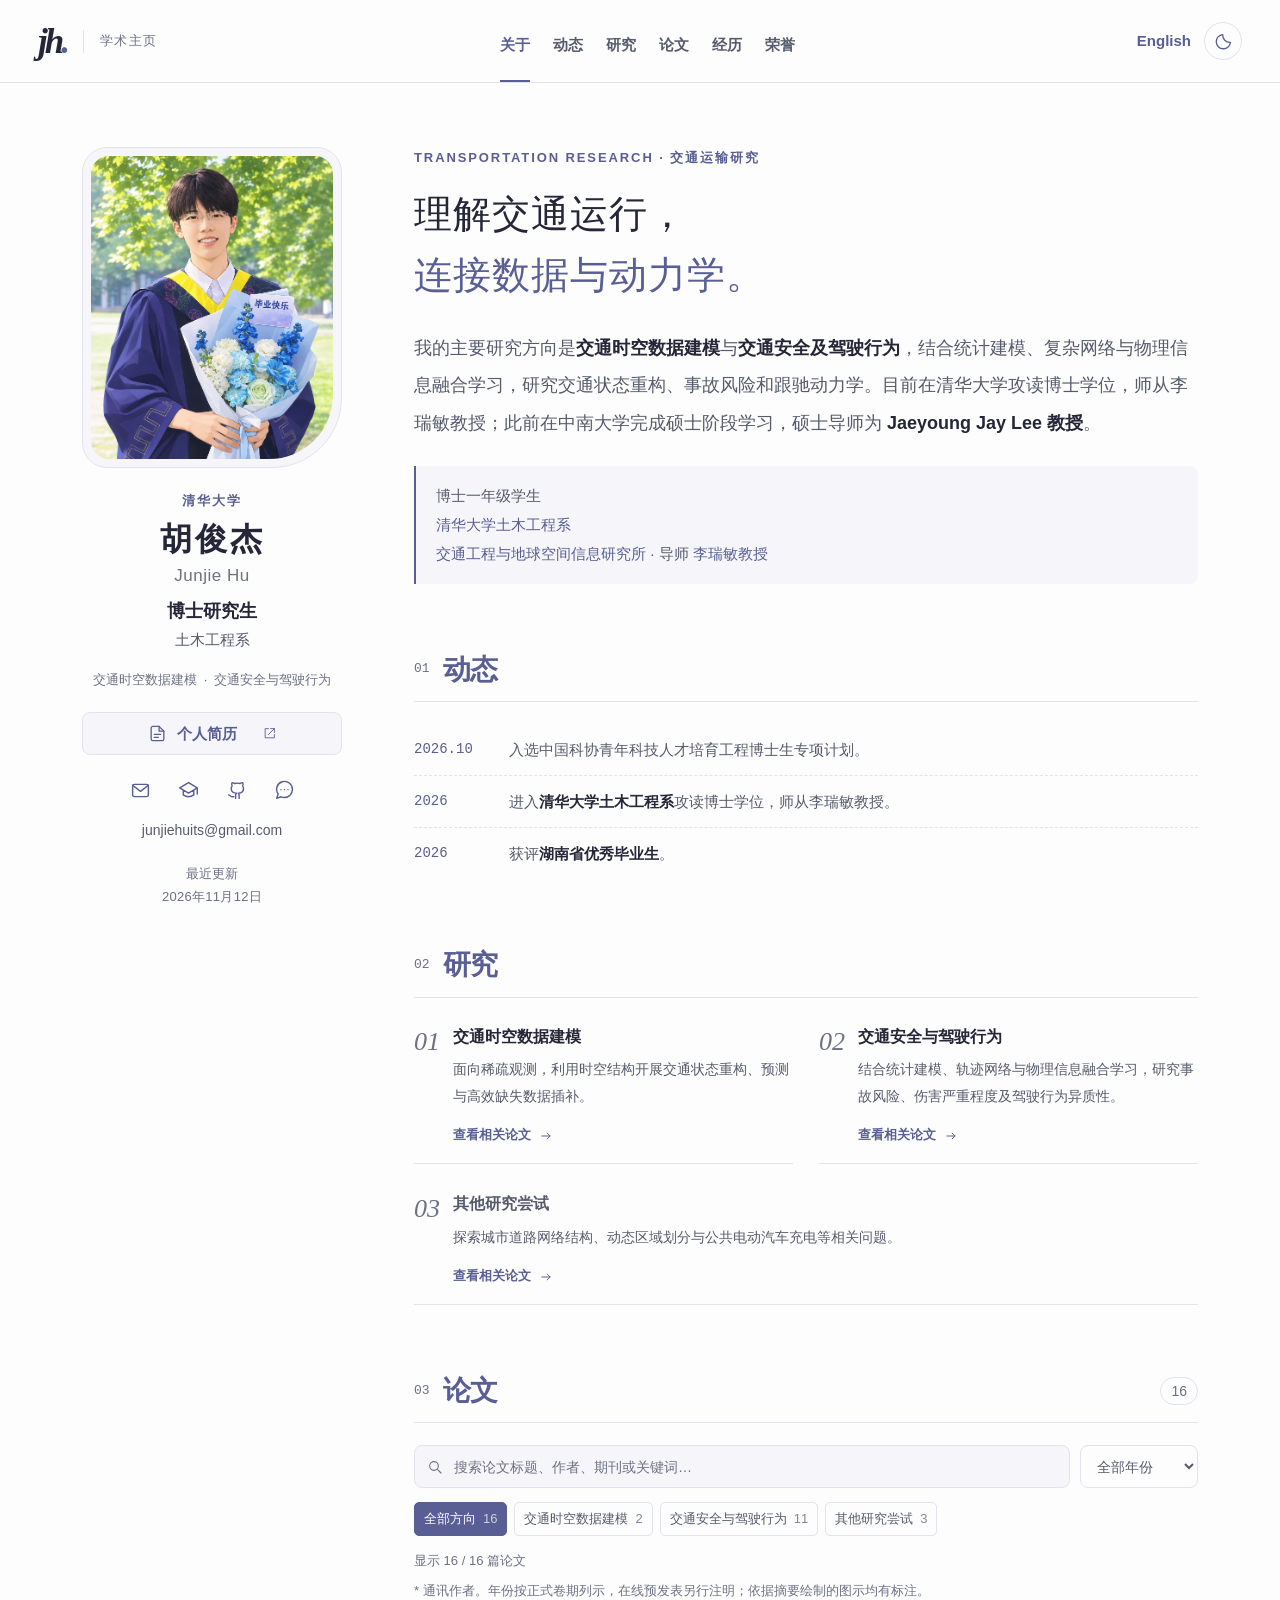
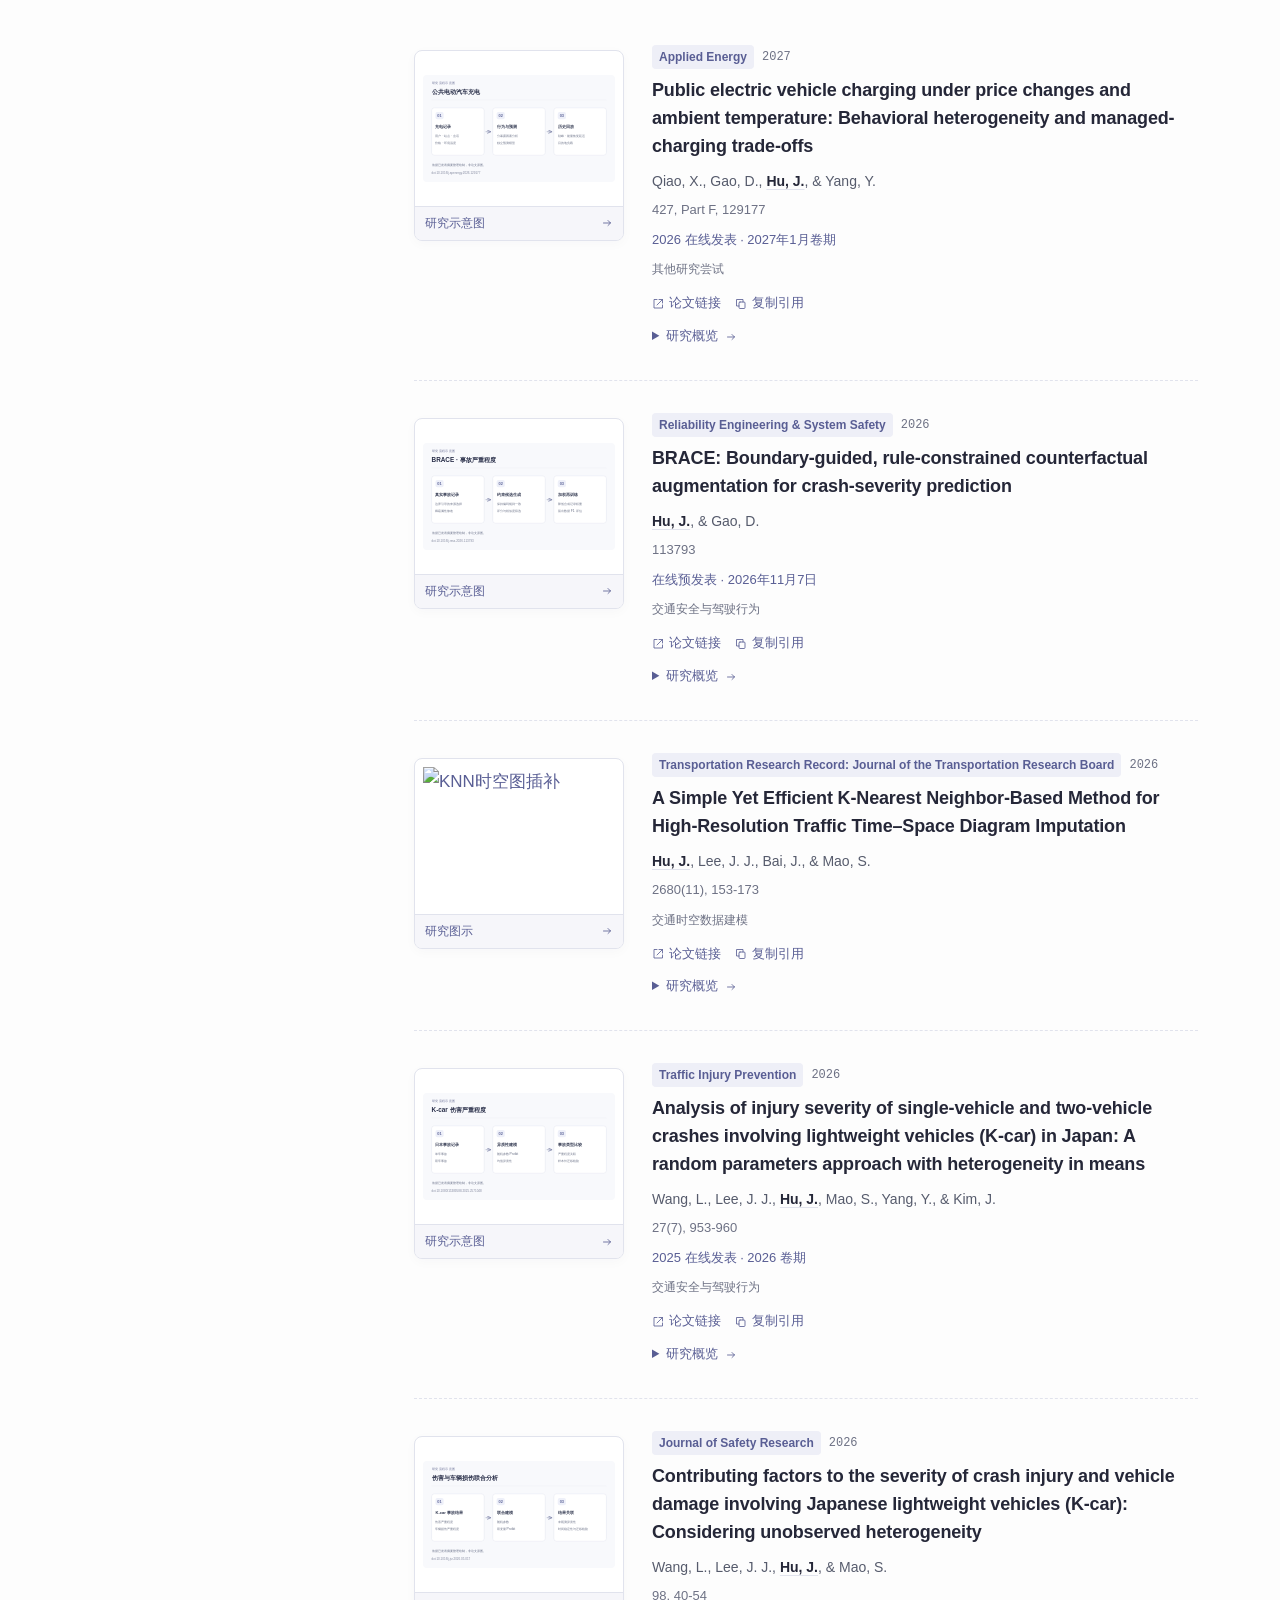
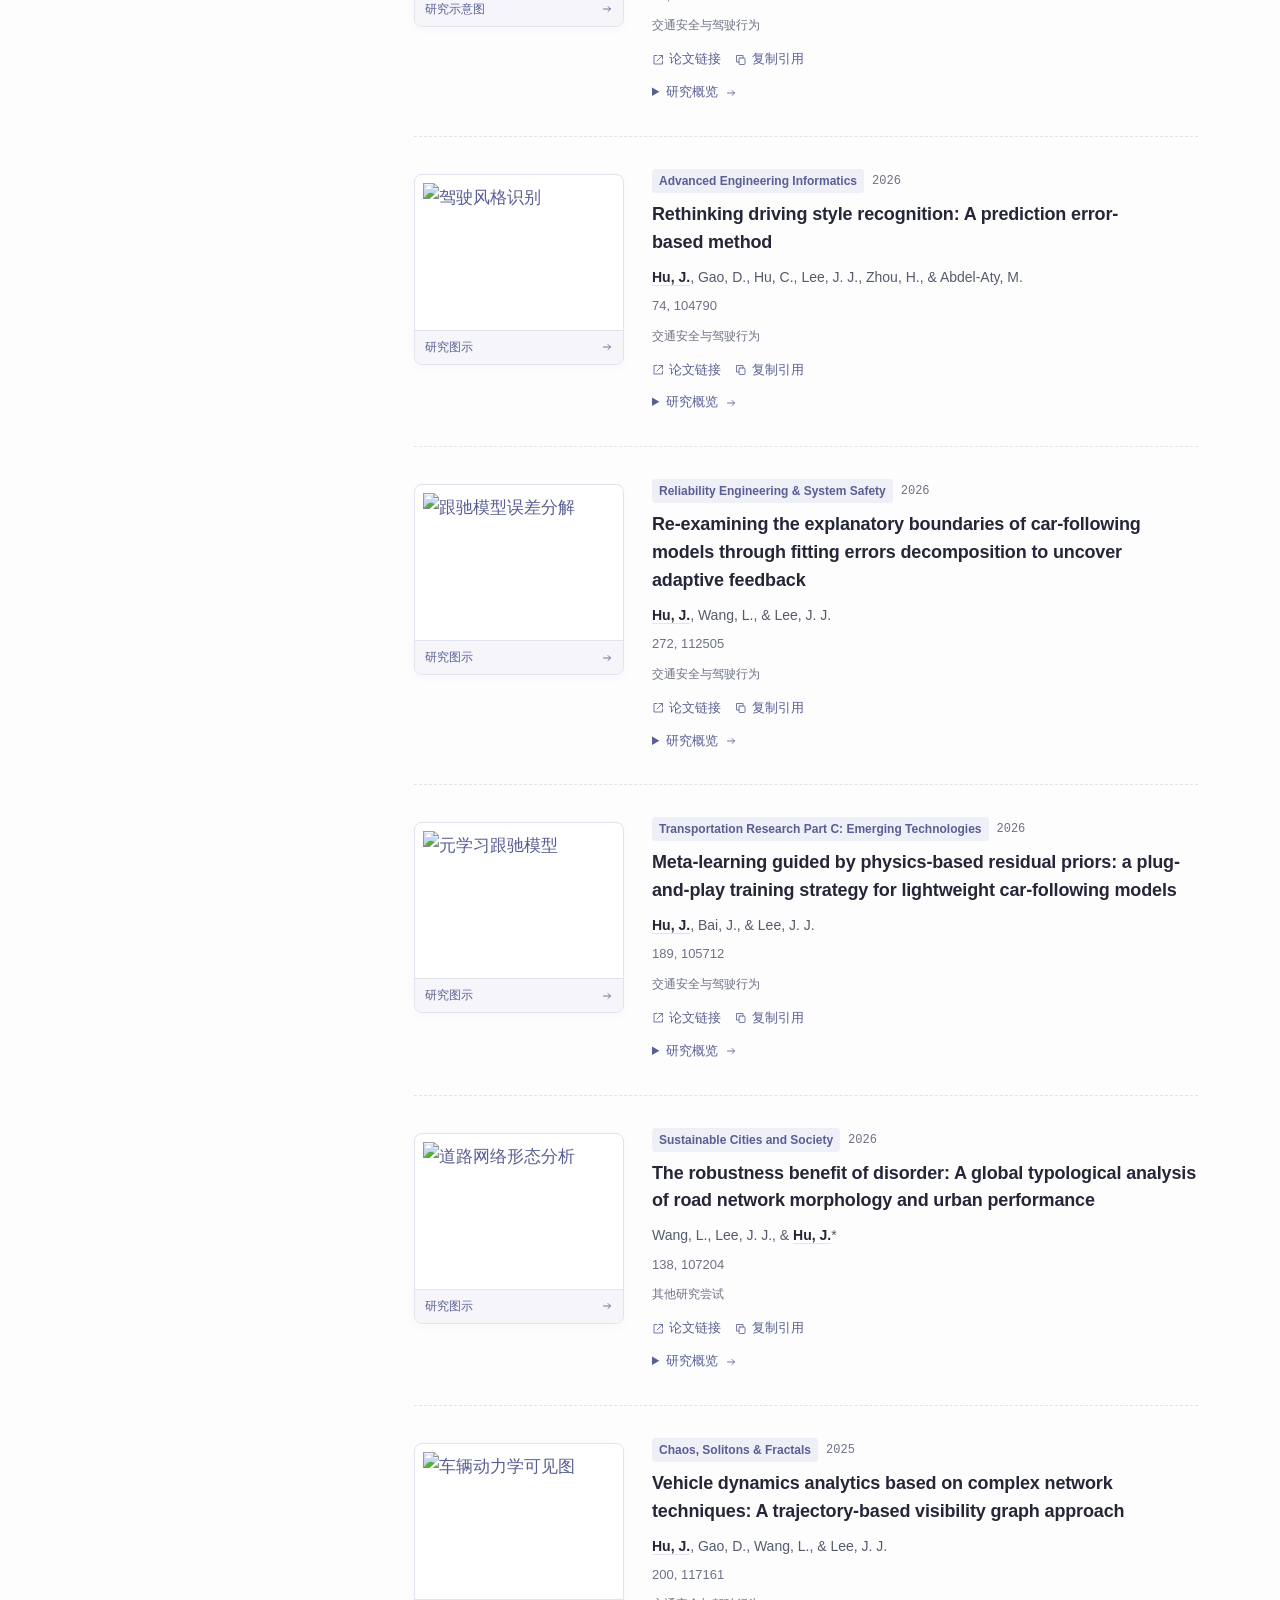
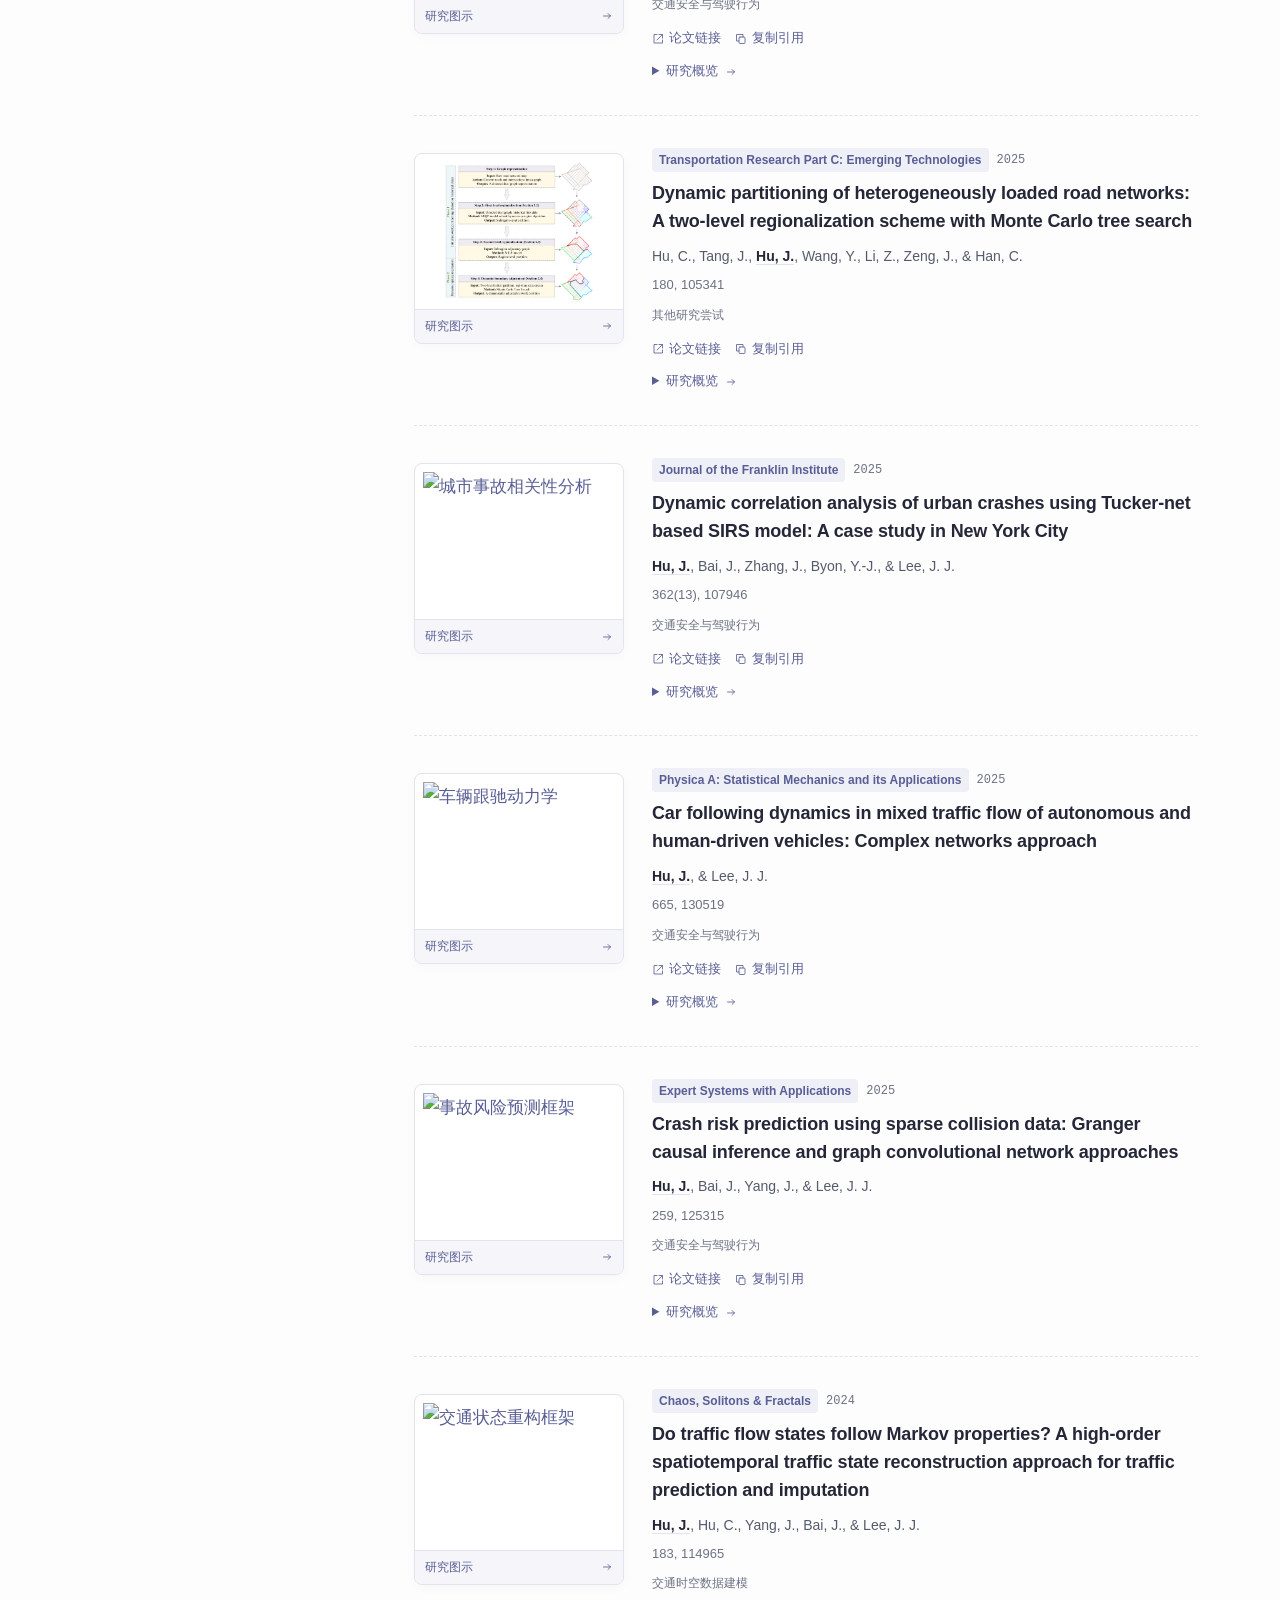
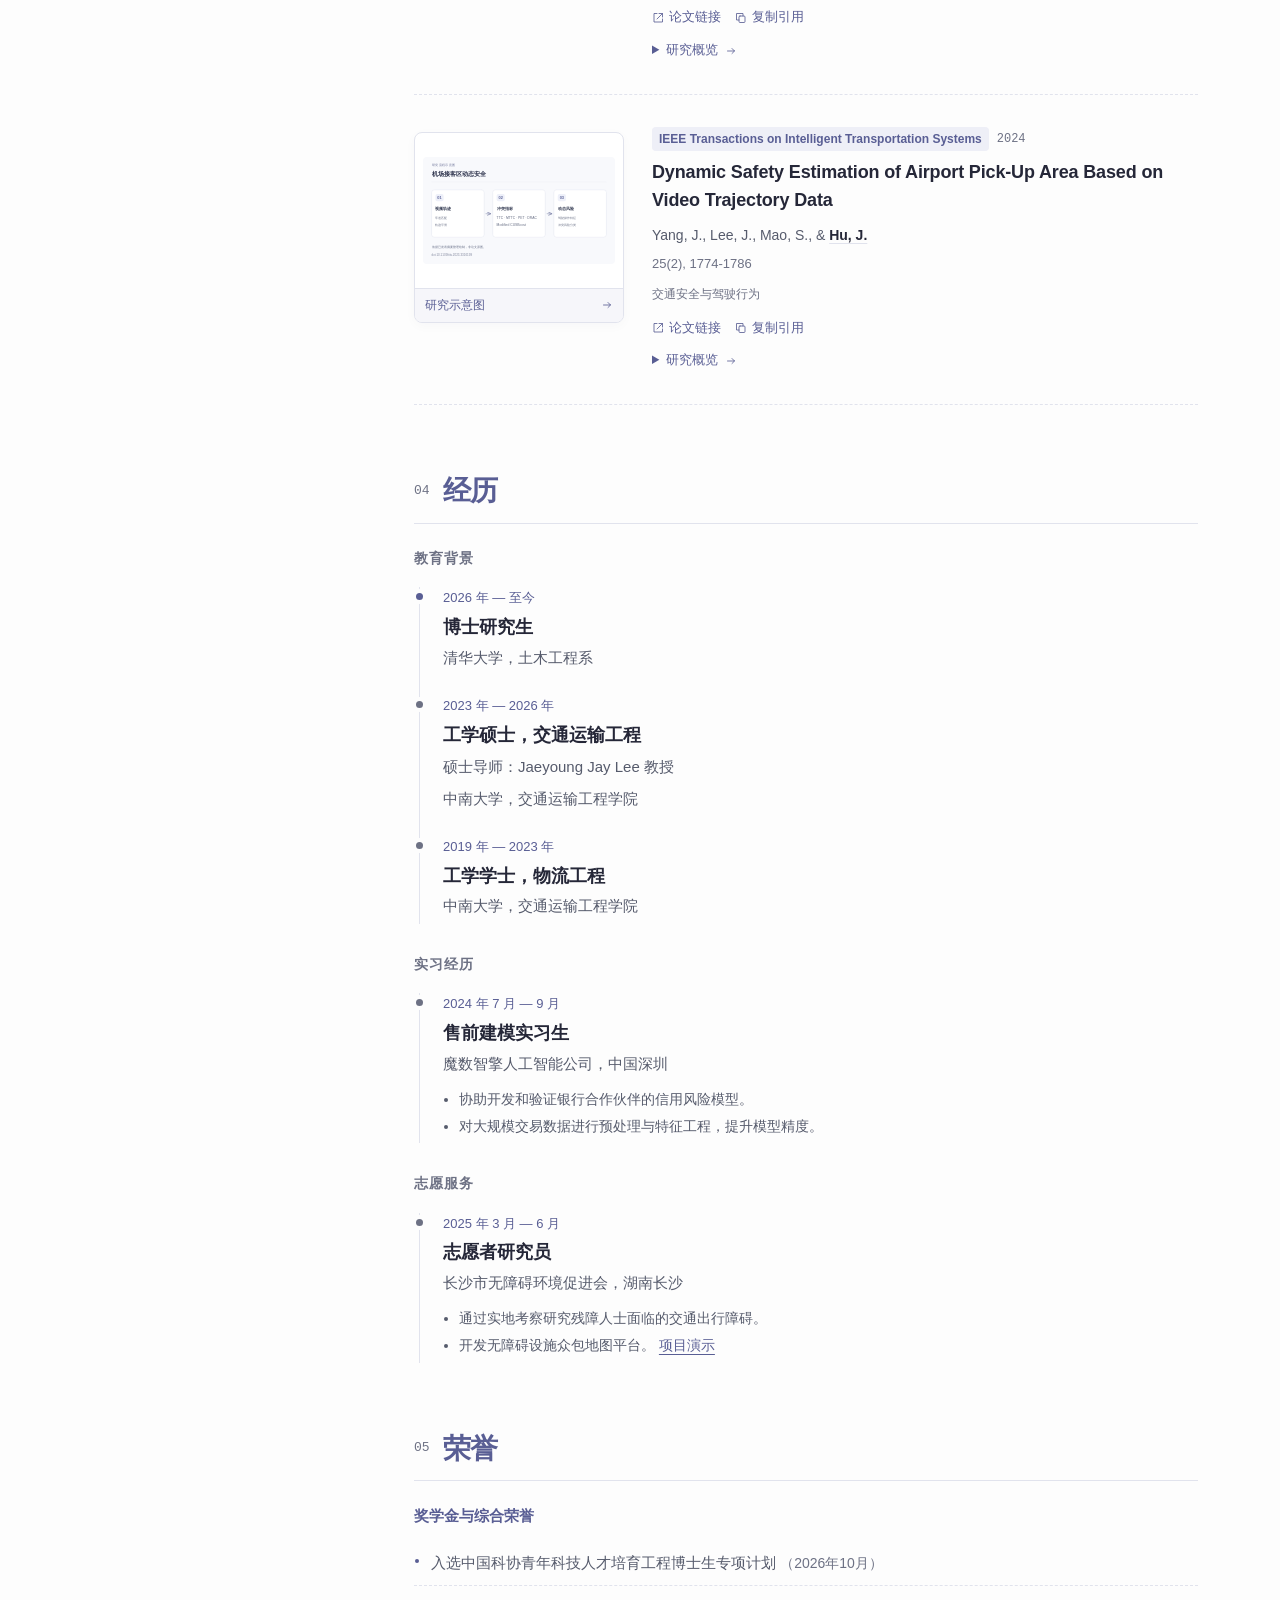
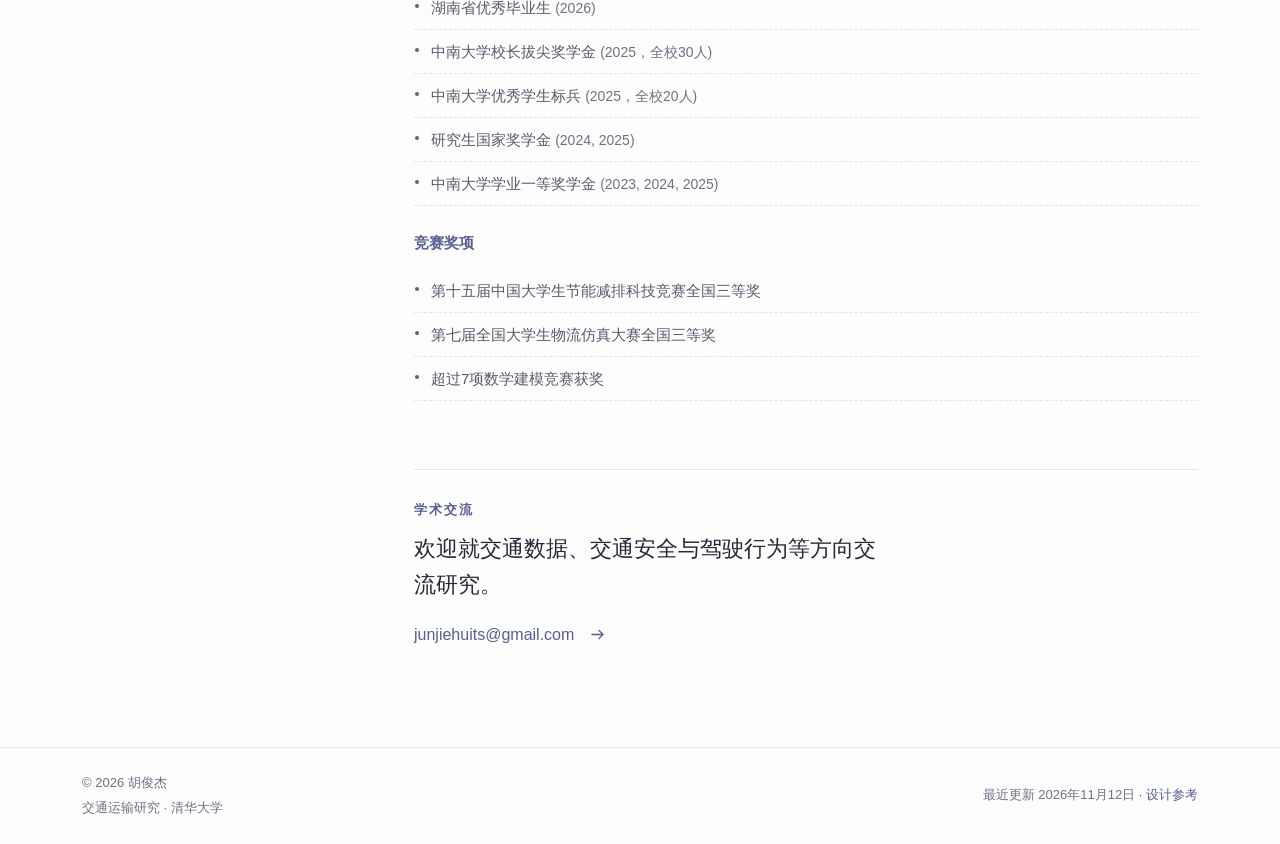
==== commit f8b5220b: "Refine typography and verify bilingual publication catalogue" ====
--- a/frontend/index_cn.html
+++ b/frontend/index_cn.html
@@ -2,19 +2,19 @@
 <html lang="zh-CN">
 <head>
   <meta charset="utf-8"><meta name="viewport" content="width=device-width, initial-scale=1">
-  <title>胡俊杰 | 交通运输研究 · 清华大学</title><meta name="description" content="研究方向聚焦于时空交通数据分析、交通安全建模与车辆动力学。致力于开发数据驱动与物理信息融合的方法，解决交通系统中的基础性问题，包括交通状态估计、事故风险预测和驾驶行为分析。研究成果发表于 Chaos, Solitons &amp; Fractals、Expert Systems with Applications、IEEE Trans. on ITS、Physica A 及 Transportation Research Part C 等国际期刊。">
+  <title>胡俊杰 | 交通运输研究 · 清华大学</title><meta name="description" content="我的主要研究方向是交通时空数据建模与交通安全及驾驶行为，结合统计建模、复杂网络与物理信息融合学习，研究交通状态重构、事故风险和跟驰动力学。目前在清华大学攻读博士学位，师从李瑞敏教授；此前在中南大学完成硕士阶段学习，硕士导师为 Jaeyoung Jay Lee 教授。">
   <meta name="theme-color" content="#5b6096"><meta property="og:type" content="profile">
-  <meta property="og:title" content="胡俊杰 | 交通运输研究 · 清华大学"><meta property="og:description" content="研究方向聚焦于时空交通数据分析、交通安全建模与车辆动力学。致力于开发数据驱动与物理信息融合的方法，解决交通系统中的基础性问题，包括交通状态估计、事故风险预测和驾驶行为分析。研究成果发表于 Chaos, Solitons &amp; Fractals、Expert Systems with Applications、IEEE Trans. on ITS、Physica A 及 Transportation Research Part C 等国际期刊。">
+  <meta property="og:title" content="胡俊杰 | 交通运输研究 · 清华大学"><meta property="og:description" content="我的主要研究方向是交通时空数据建模与交通安全及驾驶行为，结合统计建模、复杂网络与物理信息融合学习，研究交通状态重构、事故风险和跟驰动力学。目前在清华大学攻读博士学位，师从李瑞敏教授；此前在中南大学完成硕士阶段学习，硕士导师为 Jaeyoung Jay Lee 教授。">
   <meta property="og:image" content="https://junjiehu-traffic.github.io/junjiehuits/frontend/profile-anime.png"><meta property="og:url" content="https://junjiehu-traffic.github.io/junjiehuits/frontend/index_cn.html">
   <meta property="og:locale" content="zh_CN">
   <meta name="twitter:card" content="summary_large_image">
   <link rel="canonical" href="https://junjiehu-traffic.github.io/junjiehuits/frontend/index_cn.html">
   <link rel="alternate" hreflang="en" href="https://junjiehu-traffic.github.io/junjiehuits/frontend/index.html"><link rel="alternate" hreflang="zh-CN" href="https://junjiehu-traffic.github.io/junjiehuits/frontend/index_cn.html"><link rel="alternate" hreflang="x-default" href="https://junjiehu-traffic.github.io/junjiehuits/frontend/">
   <link rel="icon" href="favicon.svg" type="image/svg+xml">
-  <link rel="stylesheet" href="css/style.css?v=2026-11-12">
-  <script src="js/theme.js?v=2026-11-12"></script>
+  <link rel="stylesheet" href="css/style.css?v=2026-11-12-r2">
+  <script src="js/theme.js?v=2026-11-12-r2"></script>
   <script type="application/ld+json">{"@context": "https://schema.org", "@type": "Person", "name": "Junjie Hu", "alternateName": "胡俊杰", "url": "https://junjiehu-traffic.github.io/junjiehuits/frontend/", "image": "https://junjiehu-traffic.github.io/junjiehuits/frontend/profile-anime.png", "jobTitle": "Ph.D. Student", "affiliation": {"@type": "CollegeOrUniversity", "name": "Tsinghua University"}, "sameAs": ["https://scholar.google.com/citations?user=2Irk2E4AAAAJ", "https://github.com/junjiehu-traffic"]}</script>
-  <script src="js/main.js?v=2026-11-12" defer></script>
+  <script src="js/main.js?v=2026-11-12-r2" defer></script>
 </head>
 <body>
 <a class="skip-link" href="#main">跳转至正文</a>
@@ -27,133 +27,165 @@
   <aside class="profile" aria-label="学术主页">
     <div class="portrait-frame"><img class="portrait" src="profile-anime.png" alt="胡俊杰身着学位服的动漫风格肖像" width="1122" height="1402" fetchpriority="high"></div>
     <div class="profile-info"><p class="profile-kicker">清华大学</p><h1>胡俊杰<span>Junjie Hu</span></h1><p class="profile-role">博士研究生</p><p class="profile-department">土木工程系</p>
-    <div class="profile-topics"><span>时空交通数据</span><span>交通安全</span><span>车辆动力学</span></div>
+    <div class="profile-topics"><span>交通时空数据建模</span><span>交通安全与驾驶行为</span></div>
     <a class="cv-link" href="JunjieHu_CV.pdf" target="_blank" rel="noopener"><svg viewBox="0 0 24 24" fill="none" stroke="currentColor" stroke-width="1.65" stroke-linecap="round" stroke-linejoin="round" aria-hidden="true"><path d="M14 3H6a2 2 0 0 0-2 2v14a2 2 0 0 0 2 2h12a2 2 0 0 0 2-2V9z"/><path d="M14 3v6h6M8 13h8M8 17h5"/></svg>个人简历<svg viewBox="0 0 24 24" fill="none" stroke="currentColor" stroke-width="1.65" stroke-linecap="round" stroke-linejoin="round" aria-hidden="true"><path d="M14 3h7v7M21 3 10 14M10 3H4v17h17v-6"/></svg></a>
     <div class="social-links"><a href="mailto:junjiehuits@gmail.com" aria-label="电子邮箱" title="电子邮箱"><svg viewBox="0 0 24 24" fill="none" stroke="currentColor" stroke-width="1.65" stroke-linecap="round" stroke-linejoin="round" aria-hidden="true"><rect x="3" y="5" width="18" height="14" rx="2"/><path d="m3 6 9 7 9-7"/></svg></a><a href="https://scholar.google.com/citations?hl=zh-CN&amp;user=2Irk2E4AAAAJ" target="_blank" rel="noopener" aria-label="谷歌学术" title="谷歌学术"><svg viewBox="0 0 24 24" fill="none" stroke="currentColor" stroke-width="1.65" stroke-linecap="round" stroke-linejoin="round" aria-hidden="true"><path d="m2 9 10-6 10 6-10 6zM6 12v5c4 3 8 3 12 0v-5M22 9v7"/></svg></a><a href="https://github.com/junjiehu-traffic" target="_blank" rel="noopener" aria-label="GitHub" title="GitHub"><svg viewBox="0 0 24 24" fill="none" stroke="currentColor" stroke-width="1.65" stroke-linecap="round" stroke-linejoin="round" aria-hidden="true"><path d="M9 19c-4 1-4-2-6-2m12 4v-4a3 3 0 0 0-1-2c3 0 6-1 6-5a4 4 0 0 0-1-3 4 4 0 0 0 0-4s-1 0-3 1a11 11 0 0 0-6 0C8 3 7 3 7 3a4 4 0 0 0 0 4 4 4 0 0 0-1 3c0 4 3 5 6 5a3 3 0 0 0-1 2v4"/></svg></a><a href="wechat.jpg" class="wechat-link" aria-label="微信" title="微信"><svg viewBox="0 0 24 24" fill="none" stroke="currentColor" stroke-width="1.65" stroke-linecap="round" stroke-linejoin="round" aria-hidden="true"><path d="M21 11a9 9 0 0 1-9 9 11 11 0 0 1-4-.8L3 21l1.8-5A9 9 0 1 1 21 11Z"/><path d="M8 11h.01M12 11h.01M16 11h.01"/></svg></a></div>
     <a class="profile-email" href="mailto:junjiehuits@gmail.com">junjiehuits@gmail.com</a><p class="last-updated">最近更新<time datetime="2026-11-12">2026年11月12日</time></p></div>
   </aside>
   <main id="main">
-    <section id="about" aria-labelledby="about-title" class="about-section"><p class="eyebrow">TRANSPORTATION RESEARCH · 交通运输研究</p><h2 id="about-title">理解交通运行，<br><span>连接数据与动力学。</span></h2><div class="biography"><p>研究方向聚焦于<em>时空交通数据分析</em>、<em>交通安全建模</em>与<em>车辆动力学</em>。致力于开发数据驱动与物理信息融合的方法，解决交通系统中的基础性问题，包括交通状态估计、事故风险预测和驾驶行为分析。研究成果发表于 <em>Chaos, Solitons &amp; Fractals</em>、<em>Expert Systems with Applications</em>、<em>IEEE Trans. on ITS</em>、<em>Physica A</em> 及 <em>Transportation Research Part C</em> 等国际期刊。</p></div><div class="affiliation">博士一年级学生<br/>
+    <section id="about" aria-labelledby="about-title" class="about-section"><p class="eyebrow">TRANSPORTATION RESEARCH · 交通运输研究</p><h2 id="about-title">理解交通运行，<br><span>连接数据与动力学。</span></h2><div class="biography"><p>我的主要研究方向是<em>交通时空数据建模</em>与<em>交通安全及驾驶行为</em>，结合统计建模、复杂网络与物理信息融合学习，研究交通状态重构、事故风险和跟驰动力学。目前在清华大学攻读博士学位，师从李瑞敏教授；此前在中南大学完成硕士阶段学习，硕士导师为 <em>Jaeyoung Jay Lee 教授</em>。</p></div><div class="affiliation">博士一年级学生<br/>
 <a href="https://www.civil.tsinghua.edu.cn/ce/" rel="noopener" target="_blank">清华大学土木工程系</a><br/>
 <a href="https://www.civil.tsinghua.edu.cn/ce/szdw/jiaosh/jtgcydqkjxxyjs.htm" rel="noopener" target="_blank">交通工程与地球空间信息研究所</a>
         · 导师 <a href="https://www.civil.tsinghua.edu.cn/ce/info/1135/1874.htm" rel="noopener" target="_blank">李瑞敏教授</a></div></section>
-    <section id="news" aria-labelledby="heading-news"><div class="section-heading"><h2 id="heading-news"><span class="section-number" aria-hidden="true">01</span>动态</h2></div><ol class="news-list"><li class="news-featured"><time datetime="2026-10">2026.10</time><p>入选<strong>中国科协青年科技人才培育工程博士生专项计划</strong>。</p></li><li><time datetime="2026">2026</time><p>进入<strong>清华大学土木工程系</strong>攻读博士学位，师从李瑞敏教授。</p></li><li><time datetime="2026">2026</time><p>获评<strong>湖南省优秀毕业生</strong>。</p></li></ol></section>
-    <section id="research" aria-labelledby="heading-research"><div class="section-heading"><h2 id="heading-research"><span class="section-number" aria-hidden="true">02</span>研究</h2></div><div class="research-grid"><a class="research-item" href="#publications" data-research="0"><span class="research-index">01</span><div><h3>时空交通数据分析</h3><p>面向稀疏时空观测，研究交通状态重构、预测与缺失数据插补。</p><span class="research-link">查看相关论文 <svg viewBox="0 0 24 24" fill="none" stroke="currentColor" stroke-width="1.65" stroke-linecap="round" stroke-linejoin="round" aria-hidden="true"><path d="M5 12h14m-5-5 5 5-5 5"/></svg></span></div></a><a class="research-item" href="#publications" data-research="1"><span class="research-index">02</span><div><h3>交通安全与事故风险建模</h3><p>结合因果、空间与统计模型，开展事故风险预测和伤害严重程度分析。</p><span class="research-link">查看相关论文 <svg viewBox="0 0 24 24" fill="none" stroke="currentColor" stroke-width="1.65" stroke-linecap="round" stroke-linejoin="round" aria-hidden="true"><path d="M5 12h14m-5-5 5 5-5 5"/></svg></span></div></a><a class="research-item" href="#publications" data-research="2"><span class="research-index">03</span><div><h3>车辆动力学与驾驶行为</h3><p>围绕跟驰行为、轨迹网络与物理信息融合学习，研究车辆运行的动态规律。</p><span class="research-link">查看相关论文 <svg viewBox="0 0 24 24" fill="none" stroke="currentColor" stroke-width="1.65" stroke-linecap="round" stroke-linejoin="round" aria-hidden="true"><path d="M5 12h14m-5-5 5 5-5 5"/></svg></span></div></a><a class="research-item" href="#publications" data-research="3"><span class="research-index">04</span><div><h3>城市交通网络</h3><p>研究道路网络形态、稳健性与区域划分，理解城市交通网络的结构与运行。</p><span class="research-link">查看相关论文 <svg viewBox="0 0 24 24" fill="none" stroke="currentColor" stroke-width="1.65" stroke-linecap="round" stroke-linejoin="round" aria-hidden="true"><path d="M5 12h14m-5-5 5 5-5 5"/></svg></span></div></a></div></section>
-    <section id="publications" aria-labelledby="heading-publications"><div class="section-heading"><h2 id="heading-publications"><span class="section-number" aria-hidden="true">03</span>论文</h2><span class="section-count">14</span></div>
-      <div class="publication-tools enhanced"><div class="search-row"><label class="search-field"><svg viewBox="0 0 24 24" fill="none" stroke="currentColor" stroke-width="1.65" stroke-linecap="round" stroke-linejoin="round" aria-hidden="true"><circle cx="10.5" cy="10.5" r="6.5"/><path d="m16 16 5 5"/></svg><span class="sr-only">检索学术论文</span><input id="publication-search" type="search" placeholder="搜索论文标题、作者、期刊或关键词…" autocomplete="off"></label><label class="year-field"><span class="sr-only">年份</span><select id="year-filter" aria-label="年份"><option value="all">全部年份</option><option>2026</option><option>2025</option><option>2024</option></select></label></div>
-      <div class="topic-filters" role="group" aria-label="研究"><button type="button" data-filter="all" aria-pressed="true">全部方向<span>14</span></button><button type="button" data-filter="0" aria-pressed="false">时空交通数据<span>2</span></button><button type="button" data-filter="1" aria-pressed="false">交通安全<span>5</span></button><button type="button" data-filter="2" aria-pressed="false">车辆动力学<span>5</span></button><button type="button" data-filter="3" aria-pressed="false">城市交通网络<span>2</span></button></div><div class="results-row"><p id="result-count" role="status" aria-live="polite">显示全部 14 篇论文</p><button id="reset-filters" type="button" hidden>重置筛选</button></div></div>
-      <p class="publication-note">* 通讯作者。论文题目保留发表时的原文。</p><div class="publications-list"><article class="paper" id="paper-2" data-topic="0" data-year="2026">
-      <a class="paper-thumbnail" href="images/fig2.jpg" data-preview="2" aria-label="研究概览: A Simple Yet Efficient K-Nearest Neighbor-Based Method for High-Resolution Traffic Time-Space Diagram Imputation."><img src="images/fig2.jpg" alt="KNN时空图插补" loading="lazy" decoding="async"><span>研究概览 <svg viewBox="0 0 24 24" fill="none" stroke="currentColor" stroke-width="1.65" stroke-linecap="round" stroke-linejoin="round" aria-hidden="true"><path d="M5 12h14m-5-5 5 5-5 5"/></svg></span></a><div class="paper-content">
-        <div class="paper-venue"><span>Transportation Research Record</span><time>2026</time></div>
-        <h3>A Simple Yet Efficient K-Nearest Neighbor-Based Method for High-Resolution Traffic Time-Space Diagram Imputation.</h3>
-        <p class="paper-authors"><strong>Hu, J.</strong>, Bai, J., &amp; Lee, J.</p>
-        <p class="paper-topic">时空交通数据分析</p>
-        <div class="paper-actions"><button class="copy-citation enhanced" type="button"><svg viewBox="0 0 24 24" fill="none" stroke="currentColor" stroke-width="1.65" stroke-linecap="round" stroke-linejoin="round" aria-hidden="true"><rect x="8" y="8" width="12" height="13" rx="2"/><path d="M16 8V3H3v13h5"/></svg>复制引用</button></div>
-        <details class="paper-details"><summary>研究概览 <svg viewBox="0 0 24 24" fill="none" stroke="currentColor" stroke-width="1.65" stroke-linecap="round" stroke-linejoin="round" aria-hidden="true"><path d="M5 12h14m-5-5 5 5-5 5"/></svg></summary><div class="detail-content"><h4>研究贡献</h4><p>提出了改进的KNN框架，通过匹配后邻接空间规则定义的时空邻域特征从稀疏数据中重建时空图，并基于格林函数理论推导了误差传播解析界。</p><figure><a href="images/fig2.jpg" target="_blank" rel="noopener" title="查看原始图示"><img src="images/fig2.jpg" alt="KNN时空图插补" loading="lazy"></a><figcaption>图 2. 高效KNN方法用于高分辨率交通时空图插补。</figcaption></figure></div></details>
-      </div></article><article class="paper" id="paper-7" data-topic="1" data-year="2026">
-      <div class="paper-typography" aria-hidden="true"><span>2026</span><strong>Journal of Safety Research</strong><i>JH / 07</i></div><div class="paper-content">
+    <section id="news" aria-labelledby="heading-news"><div class="section-heading"><h2 id="heading-news"><span class="section-number" aria-hidden="true">01</span>动态</h2></div><ol class="news-list"><li><time datetime="2026-10">2026.10</time><p>入选中国科协青年科技人才培育工程博士生专项计划。</p></li><li><time datetime="2026">2026</time><p>进入<strong>清华大学土木工程系</strong>攻读博士学位，师从李瑞敏教授。</p></li><li><time datetime="2026">2026</time><p>获评<strong>湖南省优秀毕业生</strong>。</p></li></ol></section>
+    <section id="research" aria-labelledby="heading-research"><div class="section-heading"><h2 id="heading-research"><span class="section-number" aria-hidden="true">02</span>研究</h2></div><div class="research-grid"><a class="research-item" href="#publications" data-research="0"><span class="research-index">01</span><div><h3>交通时空数据建模</h3><p>面向稀疏观测，利用时空结构开展交通状态重构、预测与高效缺失数据插补。</p><span class="research-link">查看相关论文 <svg viewBox="0 0 24 24" fill="none" stroke="currentColor" stroke-width="1.65" stroke-linecap="round" stroke-linejoin="round" aria-hidden="true"><path d="M5 12h14m-5-5 5 5-5 5"/></svg></span></div></a><a class="research-item" href="#publications" data-research="1"><span class="research-index">02</span><div><h3>交通安全与驾驶行为</h3><p>结合统计建模、轨迹网络与物理信息融合学习，研究事故风险、伤害严重程度及驾驶行为异质性。</p><span class="research-link">查看相关论文 <svg viewBox="0 0 24 24" fill="none" stroke="currentColor" stroke-width="1.65" stroke-linecap="round" stroke-linejoin="round" aria-hidden="true"><path d="M5 12h14m-5-5 5 5-5 5"/></svg></span></div></a><a class="research-item" href="#publications" data-research="2"><span class="research-index">03</span><div><h3>其他研究尝试</h3><p>探索城市道路网络结构、动态区域划分与公共电动汽车充电等相关问题。</p><span class="research-link">查看相关论文 <svg viewBox="0 0 24 24" fill="none" stroke="currentColor" stroke-width="1.65" stroke-linecap="round" stroke-linejoin="round" aria-hidden="true"><path d="M5 12h14m-5-5 5 5-5 5"/></svg></span></div></a></div></section>
+    <section id="publications" aria-labelledby="heading-publications"><div class="section-heading"><h2 id="heading-publications"><span class="section-number" aria-hidden="true">03</span>论文</h2><span class="section-count">16</span></div>
+      <div class="publication-tools enhanced"><div class="search-row"><label class="search-field"><svg viewBox="0 0 24 24" fill="none" stroke="currentColor" stroke-width="1.65" stroke-linecap="round" stroke-linejoin="round" aria-hidden="true"><circle cx="10.5" cy="10.5" r="6.5"/><path d="m16 16 5 5"/></svg><span class="sr-only">检索学术论文</span><input id="publication-search" type="search" placeholder="搜索论文标题、作者、期刊或关键词…" autocomplete="off"></label><label class="year-field"><span class="sr-only">年份</span><select id="year-filter" aria-label="年份"><option value="all">全部年份</option><option>2027</option><option>2026</option><option>2025</option><option>2024</option></select></label></div>
+      <div class="topic-filters" role="group" aria-label="研究"><button type="button" data-filter="all" aria-pressed="true">全部方向<span>16</span></button><button type="button" data-filter="0" aria-pressed="false">交通时空数据建模<span>2</span></button><button type="button" data-filter="1" aria-pressed="false">交通安全与驾驶行为<span>11</span></button><button type="button" data-filter="2" aria-pressed="false">其他研究尝试<span>3</span></button></div><div class="results-row"><p id="result-count" role="status" aria-live="polite">显示全部 16 篇论文</p><button id="reset-filters" type="button" hidden>重置筛选</button></div></div>
+      <p class="publication-note">* 通讯作者。年份按正式卷期列示，在线预发表另行注明；依据摘要绘制的图示均有标注。</p><div class="publications-list"><article class="paper" id="paper-15" data-topic="2" data-year="2027" data-citation="Qiao, X., Gao, D., Hu, J., &amp; Yang, Y. (2027). Public electric vehicle charging under price changes and ambient temperature: Behavioral heterogeneity and managed-charging trade-offs. Applied Energy, 427, Part F, 129177. https://doi.org/10.1016/j.apenergy.2026.129177">
+      <a class="paper-thumbnail" href="images/schematic-15-zh.svg" data-preview="15" aria-label="研究概览: Public electric vehicle charging under price changes and ambient temperature: Behavioral heterogeneity and managed-charging trade-offs"><img src="images/schematic-15-zh.svg" alt="公共电动汽车充电——依据摘要绘制的示意图" loading="lazy" decoding="async"><span>研究示意图 <svg viewBox="0 0 24 24" fill="none" stroke="currentColor" stroke-width="1.65" stroke-linecap="round" stroke-linejoin="round" aria-hidden="true"><path d="M5 12h14m-5-5 5 5-5 5"/></svg></span></a><div class="paper-content">
+        <div class="paper-venue"><span>Applied Energy</span><time>2027</time></div>
+        <h3>Public electric vehicle charging under price changes and ambient temperature: Behavioral heterogeneity and managed-charging trade-offs</h3>
+        <p class="paper-authors">Qiao, X., Gao, D., <strong>Hu, J.</strong>, &amp; Yang, Y.</p>
+        <p class="paper-bibliographic">427, Part F, 129177</p><p class="paper-status">2026 在线发表 · 2027年1月卷期</p>
+        <p class="paper-topic">其他研究尝试</p>
+        <div class="paper-actions"><a href="https://doi.org/10.1016/j.apenergy.2026.129177" target="_blank" rel="noopener"><svg viewBox="0 0 24 24" fill="none" stroke="currentColor" stroke-width="1.65" stroke-linecap="round" stroke-linejoin="round" aria-hidden="true"><path d="M14 3h7v7M21 3 10 14M10 3H4v17h17v-6"/></svg>论文链接</a><button class="copy-citation enhanced" type="button"><svg viewBox="0 0 24 24" fill="none" stroke="currentColor" stroke-width="1.65" stroke-linecap="round" stroke-linejoin="round" aria-hidden="true"><rect x="8" y="8" width="12" height="13" rx="2"/><path d="M16 8V3H3v13h5"/></svg>复制引用</button></div>
+        <details class="paper-details"><summary>研究概览 <svg viewBox="0 0 24 24" fill="none" stroke="currentColor" stroke-width="1.65" stroke-linecap="round" stroke-linejoin="round" aria-hidden="true"><path d="M5 12h14m-5-5 5 5-5 5"/></svg></summary><div class="detail-content"><h4>研究概述</h4><p>基于 441,077 次公共充电记录研究用户行为异质性，并通过 184 天历史回放评估有序充电决策。研究区分价格与温度证据及预测筛选，量化削峰、能量恢复延迟与目的地负载之间的权衡。</p><figure><a href="images/schematic-15-zh.svg" target="_blank" rel="noopener" title="查看完整图示"><img src="images/schematic-15-zh.svg" alt="公共电动汽车充电——依据摘要绘制的示意图" loading="lazy"></a><figcaption>依据已发表摘要整理绘制的研究示意图，非论文原图。 <a href="https://doi.org/10.1016/j.apenergy.2026.129177" target="_blank" rel="noopener">来源</a></figcaption></figure></div></details>
+      </div></article><article class="paper" id="paper-16" data-topic="1" data-year="2026" data-citation="Hu, J., &amp; Gao, D. (2026). BRACE: Boundary-guided, rule-constrained counterfactual augmentation for crash-severity prediction. Reliability Engineering &amp; System Safety, 113793. https://doi.org/10.1016/j.ress.2026.113793">
+      <a class="paper-thumbnail" href="images/schematic-16-zh.svg" data-preview="16" aria-label="研究概览: BRACE: Boundary-guided, rule-constrained counterfactual augmentation for crash-severity prediction"><img src="images/schematic-16-zh.svg" alt="BRACE · 事故严重程度——依据摘要绘制的示意图" loading="lazy" decoding="async"><span>研究示意图 <svg viewBox="0 0 24 24" fill="none" stroke="currentColor" stroke-width="1.65" stroke-linecap="round" stroke-linejoin="round" aria-hidden="true"><path d="M5 12h14m-5-5 5 5-5 5"/></svg></span></a><div class="paper-content">
+        <div class="paper-venue"><span>Reliability Engineering &amp; System Safety</span><time>2026</time></div>
+        <h3>BRACE: Boundary-guided, rule-constrained counterfactual augmentation for crash-severity prediction</h3>
+        <p class="paper-authors"><strong>Hu, J.</strong>, &amp; Gao, D.</p>
+        <p class="paper-bibliographic">113793</p><p class="paper-status">在线预发表 · 2026年11月7日</p>
+        <p class="paper-topic">交通安全与驾驶行为</p>
+        <div class="paper-actions"><a href="https://doi.org/10.1016/j.ress.2026.113793" target="_blank" rel="noopener"><svg viewBox="0 0 24 24" fill="none" stroke="currentColor" stroke-width="1.65" stroke-linecap="round" stroke-linejoin="round" aria-hidden="true"><path d="M14 3h7v7M21 3 10 14M10 3H4v17h17v-6"/></svg>论文链接</a><button class="copy-citation enhanced" type="button"><svg viewBox="0 0 24 24" fill="none" stroke="currentColor" stroke-width="1.65" stroke-linecap="round" stroke-linejoin="round" aria-hidden="true"><rect x="8" y="8" width="12" height="13" rx="2"/><path d="M16 8V3H3v13h5"/></svg>复制引用</button></div>
+        <details class="paper-details"><summary>研究概览 <svg viewBox="0 0 24 24" fill="none" stroke="currentColor" stroke-width="1.65" stroke-linecap="round" stroke-linejoin="round" aria-hidden="true"><path d="M5 12h14m-5-5 5 5-5 5"/></svg></summary><div class="detail-content"><h4>研究概述</h4><p>BRACE 生成稀疏且符合编码规则的反事实事故记录，并在再训练中降低合成记录权重。五个加州县的数据评估显示，相对 SMOTEN 与 TVAE 的 F1 改善证据最明确；模型响应分析用于解释预测关联，不作因果效应解释。</p><figure><a href="images/schematic-16-zh.svg" target="_blank" rel="noopener" title="查看完整图示"><img src="images/schematic-16-zh.svg" alt="BRACE · 事故严重程度——依据摘要绘制的示意图" loading="lazy"></a><figcaption>依据已发表摘要整理绘制的研究示意图，非论文原图。 <a href="https://doi.org/10.1016/j.ress.2026.113793" target="_blank" rel="noopener">来源</a></figcaption></figure></div></details>
+      </div></article><article class="paper" id="paper-2" data-topic="0" data-year="2026" data-citation="Hu, J., Lee, J. J., Bai, J., &amp; Mao, S. (2026). A Simple Yet Efficient K-Nearest Neighbor-Based Method for High-Resolution Traffic Time–Space Diagram Imputation. Transportation Research Record: Journal of the Transportation Research Board, 2680(11), 153-173. https://doi.org/10.1177/03611981261419011">
+      <a class="paper-thumbnail" href="images/fig2.jpg" data-preview="2" aria-label="研究概览: A Simple Yet Efficient K-Nearest Neighbor-Based Method for High-Resolution Traffic Time–Space Diagram Imputation"><img src="images/fig2.jpg" alt="KNN时空图插补" loading="lazy" decoding="async"><span>研究图示 <svg viewBox="0 0 24 24" fill="none" stroke="currentColor" stroke-width="1.65" stroke-linecap="round" stroke-linejoin="round" aria-hidden="true"><path d="M5 12h14m-5-5 5 5-5 5"/></svg></span></a><div class="paper-content">
+        <div class="paper-venue"><span>Transportation Research Record: Journal of the Transportation Research Board</span><time>2026</time></div>
+        <h3>A Simple Yet Efficient K-Nearest Neighbor-Based Method for High-Resolution Traffic Time–Space Diagram Imputation</h3>
+        <p class="paper-authors"><strong>Hu, J.</strong>, Lee, J. J., Bai, J., &amp; Mao, S.</p>
+        <p class="paper-bibliographic">2680(11), 153-173</p>
+        <p class="paper-topic">交通时空数据建模</p>
+        <div class="paper-actions"><a href="https://doi.org/10.1177/03611981261419011" target="_blank" rel="noopener"><svg viewBox="0 0 24 24" fill="none" stroke="currentColor" stroke-width="1.65" stroke-linecap="round" stroke-linejoin="round" aria-hidden="true"><path d="M14 3h7v7M21 3 10 14M10 3H4v17h17v-6"/></svg>论文链接</a><button class="copy-citation enhanced" type="button"><svg viewBox="0 0 24 24" fill="none" stroke="currentColor" stroke-width="1.65" stroke-linecap="round" stroke-linejoin="round" aria-hidden="true"><rect x="8" y="8" width="12" height="13" rx="2"/><path d="M16 8V3H3v13h5"/></svg>复制引用</button></div>
+        <details class="paper-details"><summary>研究概览 <svg viewBox="0 0 24 24" fill="none" stroke="currentColor" stroke-width="1.65" stroke-linecap="round" stroke-linejoin="round" aria-hidden="true"><path d="M5 12h14m-5-5 5 5-5 5"/></svg></summary><div class="detail-content"><h4>研究概述</h4><p>采用自适应迭代的 K 近邻方法补全高分辨率交通时空图，结合误差传播分析及 Ubiquitous Traffic Eyes、NGSIM、highD 数据实验，评估插补精度与计算效率。</p><figure><a href="images/fig2.jpg" target="_blank" rel="noopener" title="查看完整图示"><img src="images/fig2.jpg" alt="KNN时空图插补" loading="lazy"></a><figcaption>原个人网站提供的研究图示。A Simple Yet Efficient K-Nearest Neighbor-Based Method for High-Resolution Traffic Time–Space Diagram Imputation</figcaption></figure></div></details>
+      </div></article><article class="paper" id="paper-6" data-topic="1" data-year="2026" data-citation="Wang, L., Lee, J. J., Hu, J., Mao, S., Yang, Y., &amp; Kim, J. (2026). Analysis of injury severity of single-vehicle and two-vehicle crashes involving lightweight vehicles (K-car) in Japan: A random parameters approach with heterogeneity in means. Traffic Injury Prevention, 27(7), 953-960. https://doi.org/10.1080/15389588.2025.2571048">
+      <a class="paper-thumbnail" href="images/schematic-6-zh.svg" data-preview="6" aria-label="研究概览: Analysis of injury severity of single-vehicle and two-vehicle crashes involving lightweight vehicles (K-car) in Japan: A random parameters approach with heterogeneity in means"><img src="images/schematic-6-zh.svg" alt="K-car 伤害严重程度——依据摘要绘制的示意图" loading="lazy" decoding="async"><span>研究示意图 <svg viewBox="0 0 24 24" fill="none" stroke="currentColor" stroke-width="1.65" stroke-linecap="round" stroke-linejoin="round" aria-hidden="true"><path d="M5 12h14m-5-5 5 5-5 5"/></svg></span></a><div class="paper-content">
+        <div class="paper-venue"><span>Traffic Injury Prevention</span><time>2026</time></div>
+        <h3>Analysis of injury severity of single-vehicle and two-vehicle crashes involving lightweight vehicles (K-car) in Japan: A random parameters approach with heterogeneity in means</h3>
+        <p class="paper-authors">Wang, L., Lee, J. J., <strong>Hu, J.</strong>, Mao, S., Yang, Y., &amp; Kim, J.</p>
+        <p class="paper-bibliographic">27(7), 953-960</p><p class="paper-status">2025 在线发表 · 2026 卷期</p>
+        <p class="paper-topic">交通安全与驾驶行为</p>
+        <div class="paper-actions"><a href="https://doi.org/10.1080/15389588.2025.2571048" target="_blank" rel="noopener"><svg viewBox="0 0 24 24" fill="none" stroke="currentColor" stroke-width="1.65" stroke-linecap="round" stroke-linejoin="round" aria-hidden="true"><path d="M14 3h7v7M21 3 10 14M10 3H4v17h17v-6"/></svg>论文链接</a><button class="copy-citation enhanced" type="button"><svg viewBox="0 0 24 24" fill="none" stroke="currentColor" stroke-width="1.65" stroke-linecap="round" stroke-linejoin="round" aria-hidden="true"><rect x="8" y="8" width="12" height="13" rx="2"/><path d="M16 8V3H3v13h5"/></svg>复制引用</button></div>
+        <details class="paper-details"><summary>研究概览 <svg viewBox="0 0 24 24" fill="none" stroke="currentColor" stroke-width="1.65" stroke-linecap="round" stroke-linejoin="round" aria-hidden="true"><path d="M5 12h14m-5-5 5 5-5 5"/></svg></summary><div class="detail-content"><h4>研究概述</h4><p>比较日本 K-car 单车与双车事故中的伤害严重程度因素，利用均值异质性随机参数 Probit 模型及样本外迁移检验，考察不同事故类型的差异。</p><figure><a href="images/schematic-6-zh.svg" target="_blank" rel="noopener" title="查看完整图示"><img src="images/schematic-6-zh.svg" alt="K-car 伤害严重程度——依据摘要绘制的示意图" loading="lazy"></a><figcaption>依据已发表摘要整理绘制的研究示意图，非论文原图。 <a href="https://doi.org/10.1080/15389588.2025.2571048" target="_blank" rel="noopener">来源</a></figcaption></figure></div></details>
+      </div></article><article class="paper" id="paper-7" data-topic="1" data-year="2026" data-citation="Wang, L., Lee, J. J., Hu, J., &amp; Mao, S. (2026). Contributing factors to the severity of crash injury and vehicle damage involving Japanese lightweight vehicles (K-car): Considering unobserved heterogeneity. Journal of Safety Research, 98, 40-54. https://doi.org/10.1016/j.jsr.2026.05.017">
+      <a class="paper-thumbnail" href="images/schematic-7-zh.svg" data-preview="7" aria-label="研究概览: Contributing factors to the severity of crash injury and vehicle damage involving Japanese lightweight vehicles (K-car): Considering unobserved heterogeneity"><img src="images/schematic-7-zh.svg" alt="伤害与车辆损伤联合分析——依据摘要绘制的示意图" loading="lazy" decoding="async"><span>研究示意图 <svg viewBox="0 0 24 24" fill="none" stroke="currentColor" stroke-width="1.65" stroke-linecap="round" stroke-linejoin="round" aria-hidden="true"><path d="M5 12h14m-5-5 5 5-5 5"/></svg></span></a><div class="paper-content">
         <div class="paper-venue"><span>Journal of Safety Research</span><time>2026</time></div>
-        <h3>Contributing Factors to the Severity of Crash Injury and Vehicle Damage Involving Japanese Lightweight K-cars: Considering Unobserved Heterogeneity.</h3>
-        <p class="paper-authors">Wang, L., Lee, J., <strong>Hu, J.</strong>, &amp; Mao, S.</p>
-        <p class="paper-topic">交通安全与事故风险建模</p>
-        <div class="paper-actions"><button class="copy-citation enhanced" type="button"><svg viewBox="0 0 24 24" fill="none" stroke="currentColor" stroke-width="1.65" stroke-linecap="round" stroke-linejoin="round" aria-hidden="true"><rect x="8" y="8" width="12" height="13" rx="2"/><path d="M16 8V3H3v13h5"/></svg>复制引用</button></div>
-        <details class="paper-details"><summary>研究概览 <svg viewBox="0 0 24 24" fill="none" stroke="currentColor" stroke-width="1.65" stroke-linecap="round" stroke-linejoin="round" aria-hidden="true"><path d="M5 12h14m-5-5 5 5-5 5"/></svg></summary><div class="detail-content"><h4>研究贡献</h4><p>协助模型设计与分析。</p></div></details>
-      </div></article><article class="paper" id="paper-10" data-topic="2" data-year="2026">
-      <a class="paper-thumbnail" href="images/fig10.jpg" data-preview="10" aria-label="研究概览: Rethinking driving style recognition: A prediction error-based driving behavior modeling."><img src="images/fig10.jpg" alt="驾驶风格识别" loading="lazy" decoding="async"><span>研究概览 <svg viewBox="0 0 24 24" fill="none" stroke="currentColor" stroke-width="1.65" stroke-linecap="round" stroke-linejoin="round" aria-hidden="true"><path d="M5 12h14m-5-5 5 5-5 5"/></svg></span></a><div class="paper-content">
+        <h3>Contributing factors to the severity of crash injury and vehicle damage involving Japanese lightweight vehicles (K-car): Considering unobserved heterogeneity</h3>
+        <p class="paper-authors">Wang, L., Lee, J. J., <strong>Hu, J.</strong>, &amp; Mao, S.</p>
+        <p class="paper-bibliographic">98, 40-54</p>
+        <p class="paper-topic">交通安全与驾驶行为</p>
+        <div class="paper-actions"><a href="https://doi.org/10.1016/j.jsr.2026.05.017" target="_blank" rel="noopener"><svg viewBox="0 0 24 24" fill="none" stroke="currentColor" stroke-width="1.65" stroke-linecap="round" stroke-linejoin="round" aria-hidden="true"><path d="M14 3h7v7M21 3 10 14M10 3H4v17h17v-6"/></svg>论文链接</a><button class="copy-citation enhanced" type="button"><svg viewBox="0 0 24 24" fill="none" stroke="currentColor" stroke-width="1.65" stroke-linecap="round" stroke-linejoin="round" aria-hidden="true"><rect x="8" y="8" width="12" height="13" rx="2"/><path d="M16 8V3H3v13h5"/></svg>复制引用</button></div>
+        <details class="paper-details"><summary>研究概览 <svg viewBox="0 0 24 24" fill="none" stroke="currentColor" stroke-width="1.65" stroke-linecap="round" stroke-linejoin="round" aria-hidden="true"><path d="M5 12h14m-5-5 5 5-5 5"/></svg></summary><div class="detail-content"><h4>研究概述</h4><p>采用具有均值异质性的随机参数双变量 Probit 模型，联合分析日本轻型车辆事故中的伤害与车辆损伤严重程度，并通过时间稳定性与样本外分析考察结果间关联及未观测异质性。</p><figure><a href="images/schematic-7-zh.svg" target="_blank" rel="noopener" title="查看完整图示"><img src="images/schematic-7-zh.svg" alt="伤害与车辆损伤联合分析——依据摘要绘制的示意图" loading="lazy"></a><figcaption>依据已发表摘要整理绘制的研究示意图，非论文原图。 <a href="https://doi.org/10.1016/j.jsr.2026.05.017" target="_blank" rel="noopener">来源</a></figcaption></figure></div></details>
+      </div></article><article class="paper" id="paper-10" data-topic="1" data-year="2026" data-citation="Hu, J., Gao, D., Hu, C., Lee, J. J., Zhou, H., &amp; Abdel-Aty, M. (2026). Rethinking driving style recognition: A prediction error-based method. Advanced Engineering Informatics, 74, 104790. https://doi.org/10.1016/j.aei.2026.104790">
+      <a class="paper-thumbnail" href="images/fig10.jpg" data-preview="10" aria-label="研究概览: Rethinking driving style recognition: A prediction error-based method"><img src="images/fig10.jpg" alt="驾驶风格识别" loading="lazy" decoding="async"><span>研究图示 <svg viewBox="0 0 24 24" fill="none" stroke="currentColor" stroke-width="1.65" stroke-linecap="round" stroke-linejoin="round" aria-hidden="true"><path d="M5 12h14m-5-5 5 5-5 5"/></svg></span></a><div class="paper-content">
         <div class="paper-venue"><span>Advanced Engineering Informatics</span><time>2026</time></div>
-        <h3>Rethinking driving style recognition: A prediction error-based driving behavior modeling.</h3>
-        <p class="paper-authors"><strong>Hu, J.</strong>, Gao, D., Hu, C., Zhou, H., &amp; Lee, J.</p>
-        <p class="paper-topic">车辆动力学与驾驶行为</p>
-        <div class="paper-actions"><button class="copy-citation enhanced" type="button"><svg viewBox="0 0 24 24" fill="none" stroke="currentColor" stroke-width="1.65" stroke-linecap="round" stroke-linejoin="round" aria-hidden="true"><rect x="8" y="8" width="12" height="13" rx="2"/><path d="M16 8V3H3v13h5"/></svg>复制引用</button></div>
-        <details class="paper-details"><summary>研究概览 <svg viewBox="0 0 24 24" fill="none" stroke="currentColor" stroke-width="1.65" stroke-linecap="round" stroke-linejoin="round" aria-hidden="true"><path d="M5 12h14m-5-5 5 5-5 5"/></svg></summary><div class="detail-content"><h4>研究贡献</h4><p>通过探索轨迹预测模型误差研究驾驶员行为异质性，引入基于驾驶风格的未来轨迹多模态分布。</p><figure><a href="images/fig10.jpg" target="_blank" rel="noopener" title="查看原始图示"><img src="images/fig10.jpg" alt="驾驶风格识别" loading="lazy"></a><figcaption>图 10. 基于预测误差的驾驶行为建模用于驾驶风格识别。</figcaption></figure></div></details>
-      </div></article><article class="paper" id="paper-11" data-topic="2" data-year="2026">
-      <a class="paper-thumbnail" href="images/fig11.jpg" data-preview="11" aria-label="研究概览: Re-examining the explanatory boundaries of car-following models through fitting errors decomposition to uncover adaptive feedback."><img src="images/fig11.jpg" alt="跟驰模型误差分解" loading="lazy" decoding="async"><span>研究概览 <svg viewBox="0 0 24 24" fill="none" stroke="currentColor" stroke-width="1.65" stroke-linecap="round" stroke-linejoin="round" aria-hidden="true"><path d="M5 12h14m-5-5 5 5-5 5"/></svg></span></a><div class="paper-content">
+        <h3>Rethinking driving style recognition: A prediction error-based method</h3>
+        <p class="paper-authors"><strong>Hu, J.</strong>, Gao, D., Hu, C., Lee, J. J., Zhou, H., &amp; Abdel-Aty, M.</p>
+        <p class="paper-bibliographic">74, 104790</p>
+        <p class="paper-topic">交通安全与驾驶行为</p>
+        <div class="paper-actions"><a href="https://doi.org/10.1016/j.aei.2026.104790" target="_blank" rel="noopener"><svg viewBox="0 0 24 24" fill="none" stroke="currentColor" stroke-width="1.65" stroke-linecap="round" stroke-linejoin="round" aria-hidden="true"><path d="M14 3h7v7M21 3 10 14M10 3H4v17h17v-6"/></svg>论文链接</a><button class="copy-citation enhanced" type="button"><svg viewBox="0 0 24 24" fill="none" stroke="currentColor" stroke-width="1.65" stroke-linecap="round" stroke-linejoin="round" aria-hidden="true"><rect x="8" y="8" width="12" height="13" rx="2"/><path d="M16 8V3H3v13h5"/></svg>复制引用</button></div>
+        <details class="paper-details"><summary>研究概览 <svg viewBox="0 0 24 24" fill="none" stroke="currentColor" stroke-width="1.65" stroke-linecap="round" stroke-linejoin="round" aria-hidden="true"><path d="M5 12h14m-5-5 5 5-5 5"/></svg></summary><div class="detail-content"><h4>研究概述</h4><p>利用融合注意力与卷积社会池化的轨迹预测模型，通过预测误差聚类识别驾驶风格，并在 NGSIM 不同交通密度场景下，以独立运动学及安全指标开展事后验证。</p><figure><a href="images/fig10.jpg" target="_blank" rel="noopener" title="查看完整图示"><img src="images/fig10.jpg" alt="驾驶风格识别" loading="lazy"></a><figcaption>原个人网站提供的研究图示。Rethinking driving style recognition: A prediction error-based method</figcaption></figure></div></details>
+      </div></article><article class="paper" id="paper-11" data-topic="1" data-year="2026" data-citation="Hu, J., Wang, L., &amp; Lee, J. J. (2026). Re-examining the explanatory boundaries of car-following models through fitting errors decomposition to uncover adaptive feedback. Reliability Engineering &amp; System Safety, 272, 112505. https://doi.org/10.1016/j.ress.2026.112505">
+      <a class="paper-thumbnail" href="images/fig11.jpg" data-preview="11" aria-label="研究概览: Re-examining the explanatory boundaries of car-following models through fitting errors decomposition to uncover adaptive feedback"><img src="images/fig11.jpg" alt="跟驰模型误差分解" loading="lazy" decoding="async"><span>研究图示 <svg viewBox="0 0 24 24" fill="none" stroke="currentColor" stroke-width="1.65" stroke-linecap="round" stroke-linejoin="round" aria-hidden="true"><path d="M5 12h14m-5-5 5 5-5 5"/></svg></span></a><div class="paper-content">
         <div class="paper-venue"><span>Reliability Engineering &amp; System Safety</span><time>2026</time></div>
-        <h3>Re-examining the explanatory boundaries of car-following models through fitting errors decomposition to uncover adaptive feedback.</h3>
-        <p class="paper-authors"><strong>Hu, J.</strong>, Lee, J., &amp; Wang, L.</p>
-        <p class="paper-topic">车辆动力学与驾驶行为</p>
+        <h3>Re-examining the explanatory boundaries of car-following models through fitting errors decomposition to uncover adaptive feedback</h3>
+        <p class="paper-authors"><strong>Hu, J.</strong>, Wang, L., &amp; Lee, J. J.</p>
+        <p class="paper-bibliographic">272, 112505</p>
+        <p class="paper-topic">交通安全与驾驶行为</p>
         <div class="paper-actions"><a href="https://doi.org/10.1016/j.ress.2026.112505" target="_blank" rel="noopener"><svg viewBox="0 0 24 24" fill="none" stroke="currentColor" stroke-width="1.65" stroke-linecap="round" stroke-linejoin="round" aria-hidden="true"><path d="M14 3h7v7M21 3 10 14M10 3H4v17h17v-6"/></svg>论文链接</a><button class="copy-citation enhanced" type="button"><svg viewBox="0 0 24 24" fill="none" stroke="currentColor" stroke-width="1.65" stroke-linecap="round" stroke-linejoin="round" aria-hidden="true"><rect x="8" y="8" width="12" height="13" rx="2"/><path d="M16 8V3H3v13h5"/></svg>复制引用</button></div>
-        <details class="paper-details"><summary>研究概览 <svg viewBox="0 0 24 24" fill="none" stroke="currentColor" stroke-width="1.65" stroke-linecap="round" stroke-linejoin="round" aria-hidden="true"><path d="M5 12h14m-5-5 5 5-5 5"/></svg></summary><div class="detail-content"><h4>研究贡献</h4><p>提出跟驰模型残差是结构误差与随机误差的复合体，利用非观测成分模型分解三个标定跟驰模型的残差序列，揭示了自适应反馈机制，使RMSE降低15.8%–61.2%。</p><figure><a href="images/fig11.jpg" target="_blank" rel="noopener" title="查看原始图示"><img src="images/fig11.jpg" alt="跟驰模型误差分解" loading="lazy"></a><figcaption>图 11. 跟驰模型拟合误差分解与自适应反馈机制。</figcaption></figure></div></details>
-      </div></article><article class="paper" id="paper-12" data-topic="2" data-year="2026">
-      <a class="paper-thumbnail" href="images/fig12.jpg" data-preview="12" aria-label="研究概览: Meta-learning guided by physics-based residual priors: a plug-and-play training strategy for lightweight car-following models."><img src="images/fig12.jpg" alt="元学习跟驰模型" loading="lazy" decoding="async"><span>研究概览 <svg viewBox="0 0 24 24" fill="none" stroke="currentColor" stroke-width="1.65" stroke-linecap="round" stroke-linejoin="round" aria-hidden="true"><path d="M5 12h14m-5-5 5 5-5 5"/></svg></span></a><div class="paper-content">
+        <details class="paper-details"><summary>研究概览 <svg viewBox="0 0 24 24" fill="none" stroke="currentColor" stroke-width="1.65" stroke-linecap="round" stroke-linejoin="round" aria-hidden="true"><path d="M5 12h14m-5-5 5 5-5 5"/></svg></summary><div class="detail-content"><h4>研究概述</h4><p>利用不可观测分量模型将跟驰残差分解为结构性与随机分量，在四组数据上分析状态依赖与方向性关系，并通过误差补偿改善模型拟合。</p><figure><a href="images/fig11.jpg" target="_blank" rel="noopener" title="查看完整图示"><img src="images/fig11.jpg" alt="跟驰模型误差分解" loading="lazy"></a><figcaption>原个人网站提供的研究图示。Re-examining the explanatory boundaries of car-following models through fitting errors decomposition to uncover adaptive feedback</figcaption></figure></div></details>
+      </div></article><article class="paper" id="paper-12" data-topic="1" data-year="2026" data-citation="Hu, J., Bai, J., &amp; Lee, J. J. (2026). Meta-learning guided by physics-based residual priors: a plug-and-play training strategy for lightweight car-following models. Transportation Research Part C: Emerging Technologies, 189, 105712. https://doi.org/10.1016/j.trc.2026.105712">
+      <a class="paper-thumbnail" href="images/fig12.jpg" data-preview="12" aria-label="研究概览: Meta-learning guided by physics-based residual priors: a plug-and-play training strategy for lightweight car-following models"><img src="images/fig12.jpg" alt="元学习跟驰模型" loading="lazy" decoding="async"><span>研究图示 <svg viewBox="0 0 24 24" fill="none" stroke="currentColor" stroke-width="1.65" stroke-linecap="round" stroke-linejoin="round" aria-hidden="true"><path d="M5 12h14m-5-5 5 5-5 5"/></svg></span></a><div class="paper-content">
         <div class="paper-venue"><span>Transportation Research Part C: Emerging Technologies</span><time>2026</time></div>
-        <h3>Meta-learning guided by physics-based residual priors: a plug-and-play training strategy for lightweight car-following models.</h3>
-        <p class="paper-authors"><strong>Hu, J.</strong>, Bai, J., &amp; Lee, J.</p>
-        <p class="paper-topic">车辆动力学与驾驶行为</p>
-        <div class="paper-actions"><a href="https://www.sciencedirect.com/science/article/abs/pii/S0968090X26002007" target="_blank" rel="noopener"><svg viewBox="0 0 24 24" fill="none" stroke="currentColor" stroke-width="1.65" stroke-linecap="round" stroke-linejoin="round" aria-hidden="true"><path d="M14 3h7v7M21 3 10 14M10 3H4v17h17v-6"/></svg>论文链接</a><button class="copy-citation enhanced" type="button"><svg viewBox="0 0 24 24" fill="none" stroke="currentColor" stroke-width="1.65" stroke-linecap="round" stroke-linejoin="round" aria-hidden="true"><rect x="8" y="8" width="12" height="13" rx="2"/><path d="M16 8V3H3v13h5"/></svg>复制引用</button></div>
-        <details class="paper-details"><summary>研究概览 <svg viewBox="0 0 24 24" fill="none" stroke="currentColor" stroke-width="1.65" stroke-linecap="round" stroke-linejoin="round" aria-hidden="true"><path d="M5 12h14m-5-5 5 5-5 5"/></svg></summary><div class="detail-content"><h4>研究贡献</h4><p>引入RAMR即插即用元学习框架，将跟驰模型训练重构为双层优化任务，在四组数据集、三个物理模型与三个数据驱动预测器上全面验证。</p><figure><a href="images/fig12.jpg" target="_blank" rel="noopener" title="查看原始图示"><img src="images/fig12.jpg" alt="元学习跟驰模型" loading="lazy"></a><figcaption>图 12. RAMR：物理残差先验引导的元学习即插即用跟驰模型训练策略。</figcaption></figure></div></details>
-      </div></article><article class="paper" id="paper-13" data-topic="3" data-year="2026">
-      <a class="paper-thumbnail" href="images/fig13.jpg" data-preview="13" aria-label="研究概览: The Robustness Benefit of Disorder: A Global Typological Analysis of Road Network Morphology and Urban Performance."><img src="images/fig13.jpg" alt="道路网络形态分析" loading="lazy" decoding="async"><span>研究概览 <svg viewBox="0 0 24 24" fill="none" stroke="currentColor" stroke-width="1.65" stroke-linecap="round" stroke-linejoin="round" aria-hidden="true"><path d="M5 12h14m-5-5 5 5-5 5"/></svg></span></a><div class="paper-content">
+        <h3>Meta-learning guided by physics-based residual priors: a plug-and-play training strategy for lightweight car-following models</h3>
+        <p class="paper-authors"><strong>Hu, J.</strong>, Bai, J., &amp; Lee, J. J.</p>
+        <p class="paper-bibliographic">189, 105712</p>
+        <p class="paper-topic">交通安全与驾驶行为</p>
+        <div class="paper-actions"><a href="https://doi.org/10.1016/j.trc.2026.105712" target="_blank" rel="noopener"><svg viewBox="0 0 24 24" fill="none" stroke="currentColor" stroke-width="1.65" stroke-linecap="round" stroke-linejoin="round" aria-hidden="true"><path d="M14 3h7v7M21 3 10 14M10 3H4v17h17v-6"/></svg>论文链接</a><button class="copy-citation enhanced" type="button"><svg viewBox="0 0 24 24" fill="none" stroke="currentColor" stroke-width="1.65" stroke-linecap="round" stroke-linejoin="round" aria-hidden="true"><rect x="8" y="8" width="12" height="13" rx="2"/><path d="M16 8V3H3v13h5"/></svg>复制引用</button></div>
+        <details class="paper-details"><summary>研究概览 <svg viewBox="0 0 24 24" fill="none" stroke="currentColor" stroke-width="1.65" stroke-linecap="round" stroke-linejoin="round" aria-hidden="true"><path d="M5 12h14m-5-5 5 5-5 5"/></svg></summary><div class="detail-content"><h4>研究概述</h4><p>RAMR 将物理模型残差先验与元学习加权网络融入双层优化，在四组数据、三类物理模型和三类数据驱动预测器上评估泛化能力与计算成本。</p><figure><a href="images/fig12.jpg" target="_blank" rel="noopener" title="查看完整图示"><img src="images/fig12.jpg" alt="元学习跟驰模型" loading="lazy"></a><figcaption>原个人网站提供的研究图示。Meta-learning guided by physics-based residual priors: a plug-and-play training strategy for lightweight car-following models</figcaption></figure></div></details>
+      </div></article><article class="paper" id="paper-13" data-topic="2" data-year="2026" data-citation="Wang, L., Lee, J. J., &amp; Hu, J.* (2026). The robustness benefit of disorder: A global typological analysis of road network morphology and urban performance. Sustainable Cities and Society, 138, 107204. https://doi.org/10.1016/j.scs.2026.107204">
+      <a class="paper-thumbnail" href="images/fig13.jpg" data-preview="13" aria-label="研究概览: The robustness benefit of disorder: A global typological analysis of road network morphology and urban performance"><img src="images/fig13.jpg" alt="道路网络形态分析" loading="lazy" decoding="async"><span>研究图示 <svg viewBox="0 0 24 24" fill="none" stroke="currentColor" stroke-width="1.65" stroke-linecap="round" stroke-linejoin="round" aria-hidden="true"><path d="M5 12h14m-5-5 5 5-5 5"/></svg></span></a><div class="paper-content">
         <div class="paper-venue"><span>Sustainable Cities and Society</span><time>2026</time></div>
-        <h3>The Robustness Benefit of Disorder: A Global Typological Analysis of Road Network Morphology and Urban Performance.</h3>
-        <p class="paper-authors">Wang, L., Lee, J., <strong>Hu, J.</strong>*</p>
-        <p class="paper-topic">城市交通网络</p>
-        <div class="paper-actions"><button class="copy-citation enhanced" type="button"><svg viewBox="0 0 24 24" fill="none" stroke="currentColor" stroke-width="1.65" stroke-linecap="round" stroke-linejoin="round" aria-hidden="true"><rect x="8" y="8" width="12" height="13" rx="2"/><path d="M16 8V3H3v13h5"/></svg>复制引用</button></div>
-        <details class="paper-details"><summary>研究概览 <svg viewBox="0 0 24 24" fill="none" stroke="currentColor" stroke-width="1.65" stroke-linecap="round" stroke-linejoin="round" aria-hidden="true"><path d="M5 12h14m-5-5 5 5-5 5"/></svg></summary><div class="detail-content"><h4>研究贡献</h4><p>使用全球70个城市数据集，研究以方向熵量化的道路网络形态如何影响城市可持续性与韧性指标（CO<sub>2</sub>排放、通勤时间、拥堵状况）。</p><figure><a href="images/fig13.jpg" target="_blank" rel="noopener" title="查看原始图示"><img src="images/fig13.jpg" alt="道路网络形态分析" loading="lazy"></a><figcaption>图 13. 全球道路网络形态与城市性能的类型学分析。</figcaption></figure></div></details>
-      </div></article><article class="paper" id="paper-4" data-topic="1" data-year="2025">
-      <a class="paper-thumbnail" href="images/fig4.jpg" data-preview="4" aria-label="研究概览: Dynamic Correlation Analysis of Urban Crashes Using Tucker-Net Based SIRS Model: A Case Study in New York City."><img src="images/fig4.jpg" alt="城市事故相关性分析" loading="lazy" decoding="async"><span>研究概览 <svg viewBox="0 0 24 24" fill="none" stroke="currentColor" stroke-width="1.65" stroke-linecap="round" stroke-linejoin="round" aria-hidden="true"><path d="M5 12h14m-5-5 5 5-5 5"/></svg></span></a><div class="paper-content">
+        <h3>The robustness benefit of disorder: A global typological analysis of road network morphology and urban performance</h3>
+        <p class="paper-authors">Wang, L., Lee, J. J., &amp; <strong>Hu, J.</strong>*</p>
+        <p class="paper-bibliographic">138, 107204</p>
+        <p class="paper-topic">其他研究尝试</p>
+        <div class="paper-actions"><a href="https://doi.org/10.1016/j.scs.2026.107204" target="_blank" rel="noopener"><svg viewBox="0 0 24 24" fill="none" stroke="currentColor" stroke-width="1.65" stroke-linecap="round" stroke-linejoin="round" aria-hidden="true"><path d="M14 3h7v7M21 3 10 14M10 3H4v17h17v-6"/></svg>论文链接</a><button class="copy-citation enhanced" type="button"><svg viewBox="0 0 24 24" fill="none" stroke="currentColor" stroke-width="1.65" stroke-linecap="round" stroke-linejoin="round" aria-hidden="true"><rect x="8" y="8" width="12" height="13" rx="2"/><path d="M16 8V3H3v13h5"/></svg>复制引用</button></div>
+        <details class="paper-details"><summary>研究概览 <svg viewBox="0 0 24 24" fill="none" stroke="currentColor" stroke-width="1.65" stroke-linecap="round" stroke-linejoin="round" aria-hidden="true"><path d="M5 12h14m-5-5 5 5-5 5"/></svg></summary><div class="detail-content"><h4>研究概述</h4><p>基于 70 个城市，结合类型聚类、非线性模型、依赖关系分析与定向攻击模拟，研究道路网络形态与城市运行表现，强调稳健性关系对城市类型的依赖。</p><figure><a href="images/fig13.jpg" target="_blank" rel="noopener" title="查看完整图示"><img src="images/fig13.jpg" alt="道路网络形态分析" loading="lazy"></a><figcaption>原个人网站提供的研究图示。The robustness benefit of disorder: A global typological analysis of road network morphology and urban performance</figcaption></figure></div></details>
+      </div></article><article class="paper" id="paper-9" data-topic="1" data-year="2025" data-citation="Hu, J., Gao, D., Wang, L., &amp; Lee, J. J. (2025). Vehicle dynamics analytics based on complex network techniques: A trajectory-based visibility graph approach. Chaos, Solitons &amp; Fractals, 200, 117161. https://doi.org/10.1016/j.chaos.2025.117161">
+      <a class="paper-thumbnail" href="images/fig9.jpg" data-preview="9" aria-label="研究概览: Vehicle dynamics analytics based on complex network techniques: A trajectory-based visibility graph approach"><img src="images/fig9.jpg" alt="车辆动力学可见图" loading="lazy" decoding="async"><span>研究图示 <svg viewBox="0 0 24 24" fill="none" stroke="currentColor" stroke-width="1.65" stroke-linecap="round" stroke-linejoin="round" aria-hidden="true"><path d="M5 12h14m-5-5 5 5-5 5"/></svg></span></a><div class="paper-content">
+        <div class="paper-venue"><span>Chaos, Solitons &amp; Fractals</span><time>2025</time></div>
+        <h3>Vehicle dynamics analytics based on complex network techniques: A trajectory-based visibility graph approach</h3>
+        <p class="paper-authors"><strong>Hu, J.</strong>, Gao, D., Wang, L., &amp; Lee, J. J.</p>
+        <p class="paper-bibliographic">200, 117161</p>
+        <p class="paper-topic">交通安全与驾驶行为</p>
+        <div class="paper-actions"><a href="https://doi.org/10.1016/j.chaos.2025.117161" target="_blank" rel="noopener"><svg viewBox="0 0 24 24" fill="none" stroke="currentColor" stroke-width="1.65" stroke-linecap="round" stroke-linejoin="round" aria-hidden="true"><path d="M14 3h7v7M21 3 10 14M10 3H4v17h17v-6"/></svg>论文链接</a><button class="copy-citation enhanced" type="button"><svg viewBox="0 0 24 24" fill="none" stroke="currentColor" stroke-width="1.65" stroke-linecap="round" stroke-linejoin="round" aria-hidden="true"><rect x="8" y="8" width="12" height="13" rx="2"/><path d="M16 8V3H3v13h5"/></svg>复制引用</button></div>
+        <details class="paper-details"><summary>研究概览 <svg viewBox="0 0 24 24" fill="none" stroke="currentColor" stroke-width="1.65" stroke-linecap="round" stroke-linejoin="round" aria-hidden="true"><path d="M5 12h14m-5-5 5 5-5 5"/></svg></summary><div class="detail-content"><h4>研究概述</h4><p>通过可调的几何可视容差将车辆轨迹映射为可视图，利用 highD 数据评估车道保持与换道识别、行为聚类，以及网络指标与替代风险指标的关联。</p><figure><a href="images/fig9.jpg" target="_blank" rel="noopener" title="查看完整图示"><img src="images/fig9.jpg" alt="车辆动力学可见图" loading="lazy"></a><figcaption>原个人网站提供的研究图示。Vehicle dynamics analytics based on complex network techniques: A trajectory-based visibility graph approach</figcaption></figure></div></details>
+      </div></article><article class="paper" id="paper-14" data-topic="2" data-year="2025" data-citation="Hu, C., Tang, J., Hu, J., Wang, Y., Li, Z., Zeng, J., &amp; Han, C. (2025). Dynamic partitioning of heterogeneously loaded road networks: A two-level regionalization scheme with Monte Carlo tree search. Transportation Research Part C: Emerging Technologies, 180, 105341. https://doi.org/10.1016/j.trc.2025.105341">
+      <a class="paper-thumbnail" href="images/fig14.jpeg" data-preview="14" aria-label="研究概览: Dynamic partitioning of heterogeneously loaded road networks: A two-level regionalization scheme with Monte Carlo tree search"><img src="images/fig14.jpeg" alt="两级动态路网分区方法框架" loading="lazy" decoding="async"><span>研究图示 <svg viewBox="0 0 24 24" fill="none" stroke="currentColor" stroke-width="1.65" stroke-linecap="round" stroke-linejoin="round" aria-hidden="true"><path d="M5 12h14m-5-5 5 5-5 5"/></svg></span></a><div class="paper-content">
+        <div class="paper-venue"><span>Transportation Research Part C: Emerging Technologies</span><time>2025</time></div>
+        <h3>Dynamic partitioning of heterogeneously loaded road networks: A two-level regionalization scheme with Monte Carlo tree search</h3>
+        <p class="paper-authors">Hu, C., Tang, J., <strong>Hu, J.</strong>, Wang, Y., Li, Z., Zeng, J., &amp; Han, C.</p>
+        <p class="paper-bibliographic">180, 105341</p>
+        <p class="paper-topic">其他研究尝试</p>
+        <div class="paper-actions"><a href="https://doi.org/10.1016/j.trc.2025.105341" target="_blank" rel="noopener"><svg viewBox="0 0 24 24" fill="none" stroke="currentColor" stroke-width="1.65" stroke-linecap="round" stroke-linejoin="round" aria-hidden="true"><path d="M14 3h7v7M21 3 10 14M10 3H4v17h17v-6"/></svg>论文链接</a><button class="copy-citation enhanced" type="button"><svg viewBox="0 0 24 24" fill="none" stroke="currentColor" stroke-width="1.65" stroke-linecap="round" stroke-linejoin="round" aria-hidden="true"><rect x="8" y="8" width="12" height="13" rx="2"/><path d="M16 8V3H3v13h5"/></svg>复制引用</button></div>
+        <details class="paper-details"><summary>研究概览 <svg viewBox="0 0 24 24" fill="none" stroke="currentColor" stroke-width="1.65" stroke-linecap="round" stroke-linejoin="round" aria-hidden="true"><path d="M5 12h14m-5-5 5 5-5 5"/></svg></summary><div class="detail-content"><h4>研究概述</h4><p>结合初始“子区—区域”两级划分与蒙特卡洛树搜索，随交通异质性变化动态调整分区边界，并在长沙岳麓、网格路网与毕尔巴鄂路网上进行验证。</p><figure><a href="images/fig14.jpeg" target="_blank" rel="noopener" title="查看完整图示"><img src="images/fig14.jpeg" alt="两级动态路网分区方法框架" loading="lazy"></a><figcaption>论文图 2：方法框架。提取自作者公开 PDF，图示内容未作改动。 <a href="https://sunderlandaj-1130.github.io/files/hu2025trc.pdf" target="_blank" rel="noopener">来源</a></figcaption></figure></div></details>
+      </div></article><article class="paper" id="paper-4" data-topic="1" data-year="2025" data-citation="Hu, J., Bai, J., Zhang, J., Byon, Y.-J., &amp; Lee, J. J. (2025). Dynamic correlation analysis of urban crashes using Tucker-net based SIRS model: A case study in New York City. Journal of the Franklin Institute, 362(13), 107946. https://doi.org/10.1016/j.jfranklin.2025.107946">
+      <a class="paper-thumbnail" href="images/fig4.jpg" data-preview="4" aria-label="研究概览: Dynamic correlation analysis of urban crashes using Tucker-net based SIRS model: A case study in New York City"><img src="images/fig4.jpg" alt="城市事故相关性分析" loading="lazy" decoding="async"><span>研究图示 <svg viewBox="0 0 24 24" fill="none" stroke="currentColor" stroke-width="1.65" stroke-linecap="round" stroke-linejoin="round" aria-hidden="true"><path d="M5 12h14m-5-5 5 5-5 5"/></svg></span></a><div class="paper-content">
         <div class="paper-venue"><span>Journal of the Franklin Institute</span><time>2025</time></div>
-        <h3>Dynamic Correlation Analysis of Urban Crashes Using Tucker-Net Based SIRS Model: A Case Study in New York City.</h3>
-        <p class="paper-authors"><strong>Hu, J.</strong>, Zhang, J., Bai, J., &amp; Lee, J.</p>
-        <p class="paper-topic">交通安全与事故风险建模</p>
+        <h3>Dynamic correlation analysis of urban crashes using Tucker-net based SIRS model: A case study in New York City</h3>
+        <p class="paper-authors"><strong>Hu, J.</strong>, Bai, J., Zhang, J., Byon, Y.-J., &amp; Lee, J. J.</p>
+        <p class="paper-bibliographic">362(13), 107946</p>
+        <p class="paper-topic">交通安全与驾驶行为</p>
         <div class="paper-actions"><a href="https://doi.org/10.1016/j.jfranklin.2025.107946" target="_blank" rel="noopener"><svg viewBox="0 0 24 24" fill="none" stroke="currentColor" stroke-width="1.65" stroke-linecap="round" stroke-linejoin="round" aria-hidden="true"><path d="M14 3h7v7M21 3 10 14M10 3H4v17h17v-6"/></svg>论文链接</a><button class="copy-citation enhanced" type="button"><svg viewBox="0 0 24 24" fill="none" stroke="currentColor" stroke-width="1.65" stroke-linecap="round" stroke-linejoin="round" aria-hidden="true"><rect x="8" y="8" width="12" height="13" rx="2"/><path d="M16 8V3H3v13h5"/></svg>复制引用</button></div>
-        <details class="paper-details"><summary>研究概览 <svg viewBox="0 0 24 24" fill="none" stroke="currentColor" stroke-width="1.65" stroke-linecap="round" stroke-linejoin="round" aria-hidden="true"><path d="M5 12h14m-5-5 5 5-5 5"/></svg></summary><div class="detail-content"><h4>研究贡献</h4><p>设计了TNBSM数据驱动的可迁移分析模型，利用张量分解与SIRS框架探索城市事故区域的动态相关性。</p><figure><a href="images/fig4.jpg" target="_blank" rel="noopener" title="查看原始图示"><img src="images/fig4.jpg" alt="城市事故相关性分析" loading="lazy"></a><figcaption>图 4. TNBSM：基于Tucker网络的SIRS模型用于城市事故动态相关性分析。</figcaption></figure></div></details>
-      </div></article><article class="paper" id="paper-6" data-topic="1" data-year="2025">
-      <div class="paper-typography" aria-hidden="true"><span>2025</span><strong>Traffic Injury Prevention</strong><i>JH / 06</i></div><div class="paper-content">
-        <div class="paper-venue"><span>Traffic Injury Prevention</span><time>2025</time></div>
-        <h3>Analysis of injury severity of single-vehicle and two-vehicle crashes involving lightweight vehicles (K-car) in Japan: A random parameters approach with heterogeneity in means.</h3>
-        <p class="paper-authors">Wang, L., Lee, J., <strong>Hu, J.</strong>, Yang, Y., &amp; Mao, S.</p>
-        <p class="paper-topic">交通安全与事故风险建模</p>
-        <div class="paper-actions"><a href="https://doi.org/10.1080/15389588.2025.2571048" target="_blank" rel="noopener"><svg viewBox="0 0 24 24" fill="none" stroke="currentColor" stroke-width="1.65" stroke-linecap="round" stroke-linejoin="round" aria-hidden="true"><path d="M14 3h7v7M21 3 10 14M10 3H4v17h17v-6"/></svg>论文链接</a><button class="copy-citation enhanced" type="button"><svg viewBox="0 0 24 24" fill="none" stroke="currentColor" stroke-width="1.65" stroke-linecap="round" stroke-linejoin="round" aria-hidden="true"><rect x="8" y="8" width="12" height="13" rx="2"/><path d="M16 8V3H3v13h5"/></svg>复制引用</button></div>
-        <details class="paper-details"><summary>研究概览 <svg viewBox="0 0 24 24" fill="none" stroke="currentColor" stroke-width="1.65" stroke-linecap="round" stroke-linejoin="round" aria-hidden="true"><path d="M5 12h14m-5-5 5 5-5 5"/></svg></summary><div class="detail-content"><h4>研究贡献</h4><p>使用均值异质性随机参数Probit模型研究K-car碰撞伤害严重程度，设计了样本外预测方法阐明不同碰撞严重性机制间的异质性。</p></div></details>
-      </div></article><article class="paper" id="paper-8" data-topic="2" data-year="2025">
-      <a class="paper-thumbnail" href="images/fig8.jpg" data-preview="8" aria-label="研究概览: Car following dynamics in mixed traffic flow of autonomous and human-driven vehicles: complex networks approach."><img src="images/fig8.jpg" alt="车辆跟驰动力学" loading="lazy" decoding="async"><span>研究概览 <svg viewBox="0 0 24 24" fill="none" stroke="currentColor" stroke-width="1.65" stroke-linecap="round" stroke-linejoin="round" aria-hidden="true"><path d="M5 12h14m-5-5 5 5-5 5"/></svg></span></a><div class="paper-content">
+        <details class="paper-details"><summary>研究概览 <svg viewBox="0 0 24 24" fill="none" stroke="currentColor" stroke-width="1.65" stroke-linecap="round" stroke-linejoin="round" aria-hidden="true"><path d="M5 12h14m-5-5 5 5-5 5"/></svg></summary><div class="detail-content"><h4>研究概述</h4><p>将 Tucker 分解与改进的 SIRS 模型结合，描述城市事故区域间的动态关联；利用纽约市数据考察时间变化、预测性能与参数稳定性。</p><figure><a href="images/fig4.jpg" target="_blank" rel="noopener" title="查看完整图示"><img src="images/fig4.jpg" alt="城市事故相关性分析" loading="lazy"></a><figcaption>原个人网站提供的研究图示。Dynamic correlation analysis of urban crashes using Tucker-net based SIRS model: A case study in New York City</figcaption></figure></div></details>
+      </div></article><article class="paper" id="paper-8" data-topic="1" data-year="2025" data-citation="Hu, J., &amp; Lee, J. J. (2025). Car following dynamics in mixed traffic flow of autonomous and human-driven vehicles: Complex networks approach. Physica A: Statistical Mechanics and its Applications, 665, 130519. https://doi.org/10.1016/j.physa.2025.130519">
+      <a class="paper-thumbnail" href="images/fig8.jpg" data-preview="8" aria-label="研究概览: Car following dynamics in mixed traffic flow of autonomous and human-driven vehicles: Complex networks approach"><img src="images/fig8.jpg" alt="车辆跟驰动力学" loading="lazy" decoding="async"><span>研究图示 <svg viewBox="0 0 24 24" fill="none" stroke="currentColor" stroke-width="1.65" stroke-linecap="round" stroke-linejoin="round" aria-hidden="true"><path d="M5 12h14m-5-5 5 5-5 5"/></svg></span></a><div class="paper-content">
         <div class="paper-venue"><span>Physica A: Statistical Mechanics and its Applications</span><time>2025</time></div>
-        <h3>Car following dynamics in mixed traffic flow of autonomous and human-driven vehicles: complex networks approach.</h3>
-        <p class="paper-authors"><strong>Hu, J.</strong>, &amp; Lee, J.</p>
-        <p class="paper-topic">车辆动力学与驾驶行为</p>
+        <h3>Car following dynamics in mixed traffic flow of autonomous and human-driven vehicles: Complex networks approach</h3>
+        <p class="paper-authors"><strong>Hu, J.</strong>, &amp; Lee, J. J.</p>
+        <p class="paper-bibliographic">665, 130519</p>
+        <p class="paper-topic">交通安全与驾驶行为</p>
         <div class="paper-actions"><a href="https://doi.org/10.1016/j.physa.2025.130519" target="_blank" rel="noopener"><svg viewBox="0 0 24 24" fill="none" stroke="currentColor" stroke-width="1.65" stroke-linecap="round" stroke-linejoin="round" aria-hidden="true"><path d="M14 3h7v7M21 3 10 14M10 3H4v17h17v-6"/></svg>论文链接</a><button class="copy-citation enhanced" type="button"><svg viewBox="0 0 24 24" fill="none" stroke="currentColor" stroke-width="1.65" stroke-linecap="round" stroke-linejoin="round" aria-hidden="true"><rect x="8" y="8" width="12" height="13" rx="2"/><path d="M16 8V3H3v13h5"/></svg>复制引用</button></div>
-        <details class="paper-details"><summary>研究概览 <svg viewBox="0 0 24 24" fill="none" stroke="currentColor" stroke-width="1.65" stroke-linecap="round" stroke-linejoin="round" aria-hidden="true"><path d="M5 12h14m-5-5 5 5-5 5"/></svg></summary><div class="detail-content"><h4>研究贡献</h4><p>应用粗粒化相空间分析与复杂网络技术于车辆跟驰行为，揭示了自动驾驶与人类驾驶车辆之间的显著动力学特征差异。</p><figure><a href="images/fig8.jpg" target="_blank" rel="noopener" title="查看原始图示"><img src="images/fig8.jpg" alt="车辆跟驰动力学" loading="lazy"></a><figcaption>图 8. 混合交通流中车辆跟驰动力学：复杂网络方法。</figcaption></figure></div></details>
-      </div></article><article class="paper" id="paper-9" data-topic="2" data-year="2025">
-      <a class="paper-thumbnail" href="images/fig9.jpg" data-preview="9" aria-label="研究概览: Vehicle dynamics analytics based on complex network techniques: a trajectory-based visibility graph approach."><img src="images/fig9.jpg" alt="车辆动力学可见图" loading="lazy" decoding="async"><span>研究概览 <svg viewBox="0 0 24 24" fill="none" stroke="currentColor" stroke-width="1.65" stroke-linecap="round" stroke-linejoin="round" aria-hidden="true"><path d="M5 12h14m-5-5 5 5-5 5"/></svg></span></a><div class="paper-content">
-        <div class="paper-venue"><span>Chaos, Solitons &amp; Fractals</span><time>2025</time></div>
-        <h3>Vehicle dynamics analytics based on complex network techniques: a trajectory-based visibility graph approach.</h3>
-        <p class="paper-authors"><strong>Hu, J.</strong>, Gao, D., Lee, J., &amp; Wang, L.</p>
-        <p class="paper-topic">车辆动力学与驾驶行为</p>
-        <div class="paper-actions"><a href="https://doi.org/10.1016/j.chaos.2025.117161" target="_blank" rel="noopener"><svg viewBox="0 0 24 24" fill="none" stroke="currentColor" stroke-width="1.65" stroke-linecap="round" stroke-linejoin="round" aria-hidden="true"><path d="M14 3h7v7M21 3 10 14M10 3H4v17h17v-6"/></svg>论文链接</a><button class="copy-citation enhanced" type="button"><svg viewBox="0 0 24 24" fill="none" stroke="currentColor" stroke-width="1.65" stroke-linecap="round" stroke-linejoin="round" aria-hidden="true"><rect x="8" y="8" width="12" height="13" rx="2"/><path d="M16 8V3H3v13h5"/></svg>复制引用</button></div>
-        <details class="paper-details"><summary>研究概览 <svg viewBox="0 0 24 24" fill="none" stroke="currentColor" stroke-width="1.65" stroke-linecap="round" stroke-linejoin="round" aria-hidden="true"><path d="M5 12h14m-5-5 5 5-5 5"/></svg></summary><div class="detail-content"><h4>研究贡献</h4><p>引入了自适应轨迹可见图(TVG)框架，将平面轨迹数据转换为复杂网络，具有可调的可见性容差系数以捕捉特定机动空间尺度。</p><figure><a href="images/fig9.jpg" target="_blank" rel="noopener" title="查看原始图示"><img src="images/fig9.jpg" alt="车辆动力学可见图" loading="lazy"></a><figcaption>图 9. 基于轨迹可见图的车辆动力学分析。</figcaption></figure></div></details>
-      </div></article><article class="paper" id="paper-14" data-topic="3" data-year="2025">
-      <div class="paper-typography" aria-hidden="true"><span>2025</span><strong>Transportation Research Part C: Emerging Technologies</strong><i>JH / 14</i></div><div class="paper-content">
-        <div class="paper-venue"><span>Transportation Research Part C: Emerging Technologies</span><time>2025</time></div>
-        <h3>Dynamic partitioning of heterogeneously loaded road networks: A two-level regionalization scheme with Monte Carlo tree search.</h3>
-        <p class="paper-authors">Hu, C., Tang, J., <strong>Hu, J.</strong>, Wang, Y., Li, Z., Zeng, J., &amp; Han, C.</p>
-        <p class="paper-topic">城市交通网络</p>
-        <div class="paper-actions"><a href="https://doi.org/10.1016/j.trc.2025.105341" target="_blank" rel="noopener"><svg viewBox="0 0 24 24" fill="none" stroke="currentColor" stroke-width="1.65" stroke-linecap="round" stroke-linejoin="round" aria-hidden="true"><path d="M14 3h7v7M21 3 10 14M10 3H4v17h17v-6"/></svg>论文链接</a><button class="copy-citation enhanced" type="button"><svg viewBox="0 0 24 24" fill="none" stroke="currentColor" stroke-width="1.65" stroke-linecap="round" stroke-linejoin="round" aria-hidden="true"><rect x="8" y="8" width="12" height="13" rx="2"/><path d="M16 8V3H3v13h5"/></svg>复制引用</button></div>
-        <details class="paper-details"><summary>研究概览 <svg viewBox="0 0 24 24" fill="none" stroke="currentColor" stroke-width="1.65" stroke-linecap="round" stroke-linejoin="round" aria-hidden="true"><path d="M5 12h14m-5-5 5 5-5 5"/></svg></summary><div class="detail-content"><h4>研究贡献</h4><p>协助模型设计。</p></div></details>
-      </div></article><article class="paper" id="paper-1" data-topic="0" data-year="2024">
-      <a class="paper-thumbnail" href="images/fig1.jpg" data-preview="1" aria-label="研究概览: Do traffic flow states follow Markov properties? A high-order spatiotemporal traffic state reconstruction approach for traffic prediction and imputation."><img src="images/fig1.jpg" alt="交通状态重构框架" loading="lazy" decoding="async"><span>研究概览 <svg viewBox="0 0 24 24" fill="none" stroke="currentColor" stroke-width="1.65" stroke-linecap="round" stroke-linejoin="round" aria-hidden="true"><path d="M5 12h14m-5-5 5 5-5 5"/></svg></span></a><div class="paper-content">
+        <details class="paper-details"><summary>研究概览 <svg viewBox="0 0 24 24" fill="none" stroke="currentColor" stroke-width="1.65" stroke-linecap="round" stroke-linejoin="round" aria-hidden="true"><path d="M5 12h14m-5-5 5 5-5 5"/></svg></summary><div class="detail-content"><h4>研究概述</h4><p>通过粗粒化相空间将跟驰交互表示为有向加权网络，利用 Lyft Level-5 轨迹数据分析自动驾驶与人工驾驶车辆不同配对类型的行为差异。</p><figure><a href="images/fig8.jpg" target="_blank" rel="noopener" title="查看完整图示"><img src="images/fig8.jpg" alt="车辆跟驰动力学" loading="lazy"></a><figcaption>原个人网站提供的研究图示。Car following dynamics in mixed traffic flow of autonomous and human-driven vehicles: Complex networks approach</figcaption></figure></div></details>
+      </div></article><article class="paper" id="paper-3" data-topic="1" data-year="2025" data-citation="Hu, J., Bai, J., Yang, J., &amp; Lee, J. J. (2025). Crash risk prediction using sparse collision data: Granger causal inference and graph convolutional network approaches. Expert Systems with Applications, 259, 125315. https://doi.org/10.1016/j.eswa.2024.125315">
+      <a class="paper-thumbnail" href="images/fig3.jpg" data-preview="3" aria-label="研究概览: Crash risk prediction using sparse collision data: Granger causal inference and graph convolutional network approaches"><img src="images/fig3.jpg" alt="事故风险预测框架" loading="lazy" decoding="async"><span>研究图示 <svg viewBox="0 0 24 24" fill="none" stroke="currentColor" stroke-width="1.65" stroke-linecap="round" stroke-linejoin="round" aria-hidden="true"><path d="M5 12h14m-5-5 5 5-5 5"/></svg></span></a><div class="paper-content">
+        <div class="paper-venue"><span>Expert Systems with Applications</span><time>2025</time></div>
+        <h3>Crash risk prediction using sparse collision data: Granger causal inference and graph convolutional network approaches</h3>
+        <p class="paper-authors"><strong>Hu, J.</strong>, Bai, J., Yang, J., &amp; Lee, J. J.</p>
+        <p class="paper-bibliographic">259, 125315</p>
+        <p class="paper-topic">交通安全与驾驶行为</p>
+        <div class="paper-actions"><a href="https://doi.org/10.1016/j.eswa.2024.125315" target="_blank" rel="noopener"><svg viewBox="0 0 24 24" fill="none" stroke="currentColor" stroke-width="1.65" stroke-linecap="round" stroke-linejoin="round" aria-hidden="true"><path d="M14 3h7v7M21 3 10 14M10 3H4v17h17v-6"/></svg>论文链接</a><button class="copy-citation enhanced" type="button"><svg viewBox="0 0 24 24" fill="none" stroke="currentColor" stroke-width="1.65" stroke-linecap="round" stroke-linejoin="round" aria-hidden="true"><rect x="8" y="8" width="12" height="13" rx="2"/><path d="M16 8V3H3v13h5"/></svg>复制引用</button></div>
+        <details class="paper-details"><summary>研究概览 <svg viewBox="0 0 24 24" fill="none" stroke="currentColor" stroke-width="1.65" stroke-linecap="round" stroke-linejoin="round" aria-hidden="true"><path d="M5 12h14m-5-5 5 5-5 5"/></svg></summary><div class="detail-content"><h4>研究概述</h4><p>PST-CGCN 将历史时空信息增强与基于 Granger 检验的关联图结合，用于稀疏事故数据下的风险预测，并在纽约市数据上评估短期风险识别及空间关联。</p><figure><a href="images/fig3.jpg" target="_blank" rel="noopener" title="查看完整图示"><img src="images/fig3.jpg" alt="事故风险预测框架" loading="lazy"></a><figcaption>原个人网站提供的研究图示。Crash risk prediction using sparse collision data: Granger causal inference and graph convolutional network approaches</figcaption></figure></div></details>
+      </div></article><article class="paper" id="paper-1" data-topic="0" data-year="2024" data-citation="Hu, J., Hu, C., Yang, J., Bai, J., &amp; Lee, J. J. (2024). Do traffic flow states follow Markov properties? A high-order spatiotemporal traffic state reconstruction approach for traffic prediction and imputation. Chaos, Solitons &amp; Fractals, 183, 114965. https://doi.org/10.1016/j.chaos.2024.114965">
+      <a class="paper-thumbnail" href="images/fig1.jpg" data-preview="1" aria-label="研究概览: Do traffic flow states follow Markov properties? A high-order spatiotemporal traffic state reconstruction approach for traffic prediction and imputation"><img src="images/fig1.jpg" alt="交通状态重构框架" loading="lazy" decoding="async"><span>研究图示 <svg viewBox="0 0 24 24" fill="none" stroke="currentColor" stroke-width="1.65" stroke-linecap="round" stroke-linejoin="round" aria-hidden="true"><path d="M5 12h14m-5-5 5 5-5 5"/></svg></span></a><div class="paper-content">
         <div class="paper-venue"><span>Chaos, Solitons &amp; Fractals</span><time>2024</time></div>
-        <h3>Do traffic flow states follow Markov properties? A high-order spatiotemporal traffic state reconstruction approach for traffic prediction and imputation.</h3>
+        <h3>Do traffic flow states follow Markov properties? A high-order spatiotemporal traffic state reconstruction approach for traffic prediction and imputation</h3>
         <p class="paper-authors"><strong>Hu, J.</strong>, Hu, C., Yang, J., Bai, J., &amp; Lee, J. J.</p>
-        <p class="paper-topic">时空交通数据分析</p>
+        <p class="paper-bibliographic">183, 114965</p>
+        <p class="paper-topic">交通时空数据建模</p>
         <div class="paper-actions"><a href="https://doi.org/10.1016/j.chaos.2024.114965" target="_blank" rel="noopener"><svg viewBox="0 0 24 24" fill="none" stroke="currentColor" stroke-width="1.65" stroke-linecap="round" stroke-linejoin="round" aria-hidden="true"><path d="M14 3h7v7M21 3 10 14M10 3H4v17h17v-6"/></svg>论文链接</a><button class="copy-citation enhanced" type="button"><svg viewBox="0 0 24 24" fill="none" stroke="currentColor" stroke-width="1.65" stroke-linecap="round" stroke-linejoin="round" aria-hidden="true"><rect x="8" y="8" width="12" height="13" rx="2"/><path d="M16 8V3H3v13h5"/></svg>复制引用</button></div>
-        <details class="paper-details"><summary>研究概览 <svg viewBox="0 0 24 24" fill="none" stroke="currentColor" stroke-width="1.65" stroke-linecap="round" stroke-linejoin="round" aria-hidden="true"><path d="M5 12h14m-5-5 5 5-5 5"/></svg></summary><div class="detail-content"><h4>研究贡献</h4><p>设计了一种高阶交通状态重构方法并证明了交通流的马尔可夫特性。利用马尔可夫矩阵先验知识，在自编码器框架下完成高精度交通插补。</p><figure><a href="images/fig1.jpg" target="_blank" rel="noopener" title="查看原始图示"><img src="images/fig1.jpg" alt="交通状态重构框架" loading="lazy"></a><figcaption>图 1. 基于马尔可夫特性的高阶时空交通状态重构。</figcaption></figure></div></details>
-      </div></article><article class="paper" id="paper-3" data-topic="1" data-year="2024">
-      <a class="paper-thumbnail" href="images/fig3.jpg" data-preview="3" aria-label="研究概览: Crash Risk Prediction Using Sparse Collision Data: Causal Inference and Graph Convolutional Networks Approaches."><img src="images/fig3.jpg" alt="事故风险预测框架" loading="lazy" decoding="async"><span>研究概览 <svg viewBox="0 0 24 24" fill="none" stroke="currentColor" stroke-width="1.65" stroke-linecap="round" stroke-linejoin="round" aria-hidden="true"><path d="M5 12h14m-5-5 5 5-5 5"/></svg></span></a><div class="paper-content">
-        <div class="paper-venue"><span>Expert Systems with Applications</span><time>2024</time></div>
-        <h3>Crash Risk Prediction Using Sparse Collision Data: Causal Inference and Graph Convolutional Networks Approaches.</h3>
-        <p class="paper-authors"><strong>Hu, J.</strong>, Bai, J., Yang, J., &amp; Lee, J.</p>
-        <p class="paper-topic">交通安全与事故风险建模</p>
-        <div class="paper-actions"><a href="https://doi.org/10.1016/j.eswa.2024.125315" target="_blank" rel="noopener"><svg viewBox="0 0 24 24" fill="none" stroke="currentColor" stroke-width="1.65" stroke-linecap="round" stroke-linejoin="round" aria-hidden="true"><path d="M14 3h7v7M21 3 10 14M10 3H4v17h17v-6"/></svg>论文链接</a><button class="copy-citation enhanced" type="button"><svg viewBox="0 0 24 24" fill="none" stroke="currentColor" stroke-width="1.65" stroke-linecap="round" stroke-linejoin="round" aria-hidden="true"><rect x="8" y="8" width="12" height="13" rx="2"/><path d="M16 8V3H3v13h5"/></svg>复制引用</button></div>
-        <details class="paper-details"><summary>研究概览 <svg viewBox="0 0 24 24" fill="none" stroke="currentColor" stroke-width="1.65" stroke-linecap="round" stroke-linejoin="round" aria-hidden="true"><path d="M5 12h14m-5-5 5 5-5 5"/></svg></summary><div class="detail-content"><h4>研究贡献</h4><p>创建了利用历史先验时空知识的碰撞数据增强策略。开发了PST-CGCN方法，结合因果推断与图卷积网络进行事故风险预测。</p><figure><a href="images/fig3.jpg" target="_blank" rel="noopener" title="查看原始图示"><img src="images/fig3.jpg" alt="事故风险预测框架" loading="lazy"></a><figcaption>图 3. PST-CGCN：基于因果推断和图卷积网络的事故风险预测。</figcaption></figure></div></details>
-      </div></article><article class="paper" id="paper-5" data-topic="1" data-year="2024">
-      <div class="paper-typography" aria-hidden="true"><span>2024</span><strong>IEEE Transactions on Intelligent Transportation Systems</strong><i>JH / 05</i></div><div class="paper-content">
+        <details class="paper-details"><summary>研究概览 <svg viewBox="0 0 24 24" fill="none" stroke="currentColor" stroke-width="1.65" stroke-linecap="round" stroke-linejoin="round" aria-hidden="true"><path d="M5 12h14m-5-5 5 5-5 5"/></svg></summary><div class="detail-content"><h4>研究概述</h4><p>结合延迟状态重构与高阶空间邻域刻画交通流，通过马尔可夫性质检验构建先验信息，并将其融入自编码器，开展 PeMS 数据的缺失值插补。</p><figure><a href="images/fig1.jpg" target="_blank" rel="noopener" title="查看完整图示"><img src="images/fig1.jpg" alt="交通状态重构框架" loading="lazy"></a><figcaption>原个人网站提供的研究图示。Do traffic flow states follow Markov properties? A high-order spatiotemporal traffic state reconstruction approach for traffic prediction and imputation</figcaption></figure></div></details>
+      </div></article><article class="paper" id="paper-5" data-topic="1" data-year="2024" data-citation="Yang, J., Lee, J., Mao, S., &amp; Hu, J. (2024). Dynamic Safety Estimation of Airport Pick-Up Area Based on Video Trajectory Data. IEEE Transactions on Intelligent Transportation Systems, 25(2), 1774-1786. https://doi.org/10.1109/tits.2023.3316199">
+      <a class="paper-thumbnail" href="images/schematic-5-zh.svg" data-preview="5" aria-label="研究概览: Dynamic Safety Estimation of Airport Pick-Up Area Based on Video Trajectory Data"><img src="images/schematic-5-zh.svg" alt="机场接客区动态安全——依据摘要绘制的示意图" loading="lazy" decoding="async"><span>研究示意图 <svg viewBox="0 0 24 24" fill="none" stroke="currentColor" stroke-width="1.65" stroke-linecap="round" stroke-linejoin="round" aria-hidden="true"><path d="M5 12h14m-5-5 5 5-5 5"/></svg></span></a><div class="paper-content">
         <div class="paper-venue"><span>IEEE Transactions on Intelligent Transportation Systems</span><time>2024</time></div>
-        <h3>Dynamic safety estimation of airport pick-up area based on video trajectory data.</h3>
+        <h3>Dynamic Safety Estimation of Airport Pick-Up Area Based on Video Trajectory Data</h3>
         <p class="paper-authors">Yang, J., Lee, J., Mao, S., &amp; <strong>Hu, J.</strong></p>
-        <p class="paper-topic">交通安全与事故风险建模</p>
-        <div class="paper-actions"><a href="https://doi.org/10.1109/TITS.2023.3275986" target="_blank" rel="noopener"><svg viewBox="0 0 24 24" fill="none" stroke="currentColor" stroke-width="1.65" stroke-linecap="round" stroke-linejoin="round" aria-hidden="true"><path d="M14 3h7v7M21 3 10 14M10 3H4v17h17v-6"/></svg>论文链接</a><button class="copy-citation enhanced" type="button"><svg viewBox="0 0 24 24" fill="none" stroke="currentColor" stroke-width="1.65" stroke-linecap="round" stroke-linejoin="round" aria-hidden="true"><rect x="8" y="8" width="12" height="13" rx="2"/><path d="M16 8V3H3v13h5"/></svg>复制引用</button></div>
-        <details class="paper-details"><summary>研究概览 <svg viewBox="0 0 24 24" fill="none" stroke="currentColor" stroke-width="1.65" stroke-linecap="round" stroke-linejoin="round" aria-hidden="true"><path d="M5 12h14m-5-5 5 5-5 5"/></svg></summary><div class="detail-content"><h4>研究贡献</h4><p>协助设计了改进的CUSBoost算法，利用四种风险指标与空间分布分析对不平衡轨迹数据进行分类。</p></div></details>
+        <p class="paper-bibliographic">25(2), 1774-1786</p>
+        <p class="paper-topic">交通安全与驾驶行为</p>
+        <div class="paper-actions"><a href="https://doi.org/10.1109/tits.2023.3316199" target="_blank" rel="noopener"><svg viewBox="0 0 24 24" fill="none" stroke="currentColor" stroke-width="1.65" stroke-linecap="round" stroke-linejoin="round" aria-hidden="true"><path d="M14 3h7v7M21 3 10 14M10 3H4v17h17v-6"/></svg>论文链接</a><button class="copy-citation enhanced" type="button"><svg viewBox="0 0 24 24" fill="none" stroke="currentColor" stroke-width="1.65" stroke-linecap="round" stroke-linejoin="round" aria-hidden="true"><rect x="8" y="8" width="12" height="13" rx="2"/><path d="M16 8V3H3v13h5"/></svg>复制引用</button></div>
+        <details class="paper-details"><summary>研究概览 <svg viewBox="0 0 24 24" fill="none" stroke="currentColor" stroke-width="1.65" stroke-linecap="round" stroke-linejoin="round" aria-hidden="true"><path d="M5 12h14m-5-5 5 5-5 5"/></svg></summary><div class="detail-content"><h4>研究概述</h4><p>从视频提取车辆轨迹，结合替代冲突指标与 Modified CUSBoost 分类，分析机场接客区域的车辆交互及动态安全风险。</p><figure><a href="images/schematic-5-zh.svg" target="_blank" rel="noopener" title="查看完整图示"><img src="images/schematic-5-zh.svg" alt="机场接客区动态安全——依据摘要绘制的示意图" loading="lazy"></a><figcaption>依据已发表摘要整理绘制的研究示意图，非论文原图。 <a href="https://doi.org/10.1109/tits.2023.3316199" target="_blank" rel="noopener">来源</a></figcaption></figure></div></details>
       </div></article></div><p id="empty-results" hidden>没有符合当前筛选条件的论文。</p>
     </section>
     <section id="experience" aria-labelledby="heading-experience"><div class="section-heading"><h2 id="heading-experience"><span class="section-number" aria-hidden="true">04</span>经历</h2></div><div class="experience-list"><div class="exp-block">
@@ -165,7 +197,7 @@
 </div>
 <div class="exp-entry">
 <div class="exp-date">2023 年 — 2026 年</div>
-<div class="exp-title">工学硕士，交通运输工程</div>
+<div class="exp-title">工学硕士，交通运输工程</div><div class="exp-advisor">硕士导师：Jaeyoung Jay Lee 教授</div>
 <div class="exp-subtitle">中南大学，交通运输工程学院</div>
 </div>
 <div class="exp-entry">
@@ -197,10 +229,10 @@
 </div>
 </div></div></section>
     <section id="honors" aria-labelledby="heading-honors"><div class="section-heading"><h2 id="heading-honors"><span class="section-number" aria-hidden="true">05</span>荣誉</h2></div>
-      <div class="featured-honor"><div class="award-icon"><svg viewBox="0 0 24 24" fill="none" stroke="currentColor" stroke-width="1.65" stroke-linecap="round" stroke-linejoin="round" aria-hidden="true"><circle cx="12" cy="8" r="5"/><path d="m8 12-2 9 6-3 6 3-2-9"/></svg></div><div><p class="honor-date">2026年10月 · 入选</p><h3>中国科协青年科技人才培育工程<span>博士生专项计划</span></h3><p class="honor-organization">中国科学技术协会</p><a href="https://www.cast.org.cn/rc2/fwyfz/zgkxqnkjrcpygc/bsszxjh/xgtz/art/2026/art_552cec3bc26248d1a475b98727df804f.html" target="_blank" rel="noopener">计划介绍 <svg viewBox="0 0 24 24" fill="none" stroke="currentColor" stroke-width="1.65" stroke-linecap="round" stroke-linejoin="round" aria-hidden="true"><path d="M14 3h7v7M21 3 10 14M10 3H4v17h17v-6"/></svg></a></div></div>
       <div class="honors-grid"><div class="honor-group">
 <h3>奖学金与综合荣誉</h3>
 <ul>
+<li>入选中国科协青年科技人才培育工程博士生专项计划 <span class="honor-note">（2026年10月）</span></li>
 <li>湖南省优秀毕业生 <span class="honor-note">(2026)</span></li>
 <li>中南大学校长拔尖奖学金 <span class="honor-note">(2025，全校30人)</span></li>
 <li>中南大学优秀学生标兵 <span class="honor-note">(2025，全校20人)</span></li>
--- a/frontend/css/style.css
+++ b/frontend/css/style.css
@@ -39,7 +39,7 @@
 body {
   margin:0;
   font-family:var(--sans);
-  font-size:15px;
+  font-size:17px;
   line-height:1.75;
   color:var(--ink);
   background:var(--bg);
@@ -132,7 +132,7 @@
   backdrop-filter:blur(20px)
 }
 .header-inner {
-  max-width:1240px;
+  max-width:1380px;
   min-height:74px;
   padding:0 38px;
   margin:auto;
@@ -160,7 +160,7 @@
   color:var(--accent)
 }
 .wordmark-label {
-  font-size:10px;
+  font-size:13px;
   text-transform:uppercase;
   letter-spacing:1.5px;
   color:var(--muted);
@@ -173,10 +173,10 @@
   gap:23px
 }
 .desktop-nav a {
-  font-size:12px;
+  font-size:15px;
   font-weight:600;
   color:var(--secondary);
-  padding:25px 0 22px;
+  padding:32px 0 22px;
   border-bottom:2px solid transparent
 }
 .desktop-nav a:hover,.desktop-nav a[aria-current] {
@@ -189,7 +189,7 @@
   gap:13px
 }
 .language-link {
-  font-size:12px;
+  font-size:15px;
   font-weight:650;
   white-space:nowrap
 }
@@ -252,7 +252,7 @@
 .profile-kicker {
   margin-top:22px;
   color:var(--accent);
-  font-size:10px;
+  font-size:13px;
   font-weight:700;
   letter-spacing:2px;
   text-transform:uppercase
@@ -272,11 +272,11 @@
   margin-top:4px
 }
 .profile-role {
-  font-size:14px;
+  font-size:18px;
   font-weight:600
 }
 .profile-department {
-  font-size:12px;
+  font-size:15px;
   color:var(--secondary)
 }
 .profile-topics {
@@ -288,7 +288,7 @@
 }
 .profile-topics span {
   color:var(--muted);
-  font-size:10px
+  font-size:13px
 }
 .profile-topics span+span::before {
   content:'·';
@@ -303,7 +303,7 @@
   align-items:center;
   justify-content:center;
   gap:10px;
-  font-size:12px;
+  font-size:15px;
   font-weight:600;
   background:var(--surface)
 }
@@ -340,11 +340,11 @@
 }
 .profile-email {
   display:inline-block;
-  font-size:11px;
+  font-size:14px;
   color:var(--secondary)
 }
 .last-updated {
-  font-size:10px;
+  font-size:13px;
   color:var(--muted);
   margin-top:18px
 }
@@ -356,11 +356,11 @@
   min-width:0
 }
 main>section {
-  margin-bottom:55px;
+  margin-bottom:68px;
   scroll-margin-top:24px
 }
 .eyebrow {
-  font-size:10px;
+  font-size:13px;
   letter-spacing:1.9px;
   font-weight:700;
   color:var(--accent)
@@ -368,7 +368,7 @@
 .about-section h2 {
   margin:14px 0 24px;
   font-family:var(--serif);
-  font-size:clamp(27px,2.5vw,35px);
+  font-size:clamp(34px,3vw,44px);
   font-weight:400;
   letter-spacing:-1px;
   line-height:1.32
@@ -377,7 +377,7 @@
   color:var(--accent)
 }
 .biography {
-  font-size:14px;
+  font-size:18px;
   line-height:1.95;
   color:var(--secondary)
 }
@@ -392,7 +392,7 @@
   border-left:2px solid var(--accent);
   background:var(--surface);
   color:var(--secondary);
-  font-size:12px;
+  font-size:15px;
   line-height:1.95;
   border-radius:0 8px 8px 0
 }
@@ -409,7 +409,7 @@
   margin-bottom:22px
 }
 .section-heading h2 {
-  font-size:23px;
+  font-size:28px;
   color:var(--accent);
   line-height:1.3;
   letter-spacing:-.4px;
@@ -418,7 +418,7 @@
   gap:13px
 }
 .section-number {
-  font-size:10px;
+  font-size:13px;
   font-weight:500;
   font-family:Consolas,monospace;
   color:var(--muted);
@@ -428,7 +428,7 @@
   border:1px solid var(--line);
   border-radius:30px;
   padding:1px 10px;
-  font-size:11px;
+  font-size:14px;
   color:var(--muted)
 }
 .news-list {
@@ -438,10 +438,10 @@
 }
 .news-list li {
   display:grid;
-  grid-template-columns:68px 1fr;
+  grid-template-columns:80px 1fr;
   gap:15px;
   padding:12px 0;
-  font-size:12px;
+  font-size:15px;
   line-height:1.8
 }
 .news-list li+li {
@@ -449,7 +449,7 @@
 }
 .news-list time {
   font-family:Consolas,monospace;
-  font-size:11px;
+  font-size:14px;
   color:var(--accent);
   padding-top:1px
 }
@@ -483,24 +483,24 @@
 .research-index {
   font-family:var(--serif);
   font-style:italic;
-  font-size:22px;
+  font-size:26px;
   color:var(--muted);
   line-height:1.4
 }
 .research-item h3 {
   color:var(--ink);
-  font-size:13px;
+  font-size:16px;
   font-weight:650;
   line-height:1.6
 }
 .research-item p {
   margin:7px 0 10px;
-  font-size:11px;
+  font-size:14px;
   line-height:1.9;
   color:var(--secondary)
 }
 .research-link {
-  font-size:10px;
+  font-size:13px;
   font-weight:600;
   display:inline-flex;
   align-items:center;
@@ -544,7 +544,7 @@
   background:none;
   border:0;
   color:var(--ink);
-  font-size:11px;
+  font-size:14px;
   outline-offset:0
 }
 input::placeholder {
@@ -561,7 +561,7 @@
   border-radius:8px;
   background:var(--bg);
   color:var(--secondary);
-  font-size:11px
+  font-size:14px
 }
 .topic-filters {
   display:flex;
@@ -576,7 +576,7 @@
   border-radius:5px;
   color:var(--secondary);
   background:var(--bg);
-  font-size:10px;
+  font-size:13px;
   line-height:1.7
 }
 .topic-filters button[aria-pressed=true] {
@@ -595,7 +595,7 @@
   justify-content:space-between;
   align-items:center;
   min-height:22px;
-  font-size:10px;
+  font-size:13px;
   color:var(--muted)
 }
 .results-row button {
@@ -603,18 +603,18 @@
   border:0;
   padding:0;
   color:var(--accent);
-  font-size:10px
+  font-size:13px
 }
 .publication-note {
-  font-size:10px;
+  font-size:13px;
   color:var(--muted);
   margin:7px 0 10px
 }
 .paper {
   display:grid;
-  grid-template-columns:178px minmax(0,1fr);
-  gap:21px;
-  padding:25px 0;
+  grid-template-columns:210px minmax(0,1fr);
+  gap:28px;
+  padding:32px 0;
   border-bottom:1px dashed var(--line);
   align-items:center
 }
@@ -630,7 +630,7 @@
 .paper-thumbnail img {
   display:block;
   width:100%;
-  height:125px;
+  height:155px;
   object-fit:contain;
   padding:8px;
   transition:transform .25s ease
@@ -639,7 +639,7 @@
   transform:scale(1.025)
 }
 .paper-thumbnail>span {
-  font-size:9px;
+  font-size:12px;
   color:#595e94;
   background:#f6f6fa;
   display:flex;
@@ -673,12 +673,12 @@
 }
 .paper-typography strong {
   color:var(--secondary);
-  font-size:11px;
+  font-size:14px;
   font-weight:500;
   line-height:1.6
 }
 .paper-typography i {
-  font-size:9px;
+  font-size:12px;
   letter-spacing:1px;
   color:var(--muted);
   font-style:normal
@@ -688,7 +688,7 @@
   flex-wrap:wrap;
   align-items:center;
   gap:5px 8px;
-  font-size:9px;
+  font-size:12px;
   line-height:1.5
 }
 .paper-venue>span {
@@ -704,13 +704,13 @@
 }
 .paper h3 {
   margin-top:8px;
-  font-size:14px;
+  font-size:18px;
   font-weight:650;
   line-height:1.55;
   letter-spacing:-.15px
 }
 .paper-authors {
-  font-size:11px;
+  font-size:14px;
   line-height:1.8;
   color:var(--secondary);
   margin-top:8px
@@ -724,7 +724,7 @@
 .paper-topic {
   margin:8px 0;
   color:var(--muted);
-  font-size:9px
+  font-size:12px
 }
 .paper-actions {
   display:flex;
@@ -736,7 +736,7 @@
   display:inline-flex;
   align-items:center;
   gap:5px;
-  font-size:10px;
+  font-size:13px;
   padding:4px 0;
   color:var(--accent);
   border:0;
@@ -754,7 +754,7 @@
 }
 .paper-details summary {
   color:var(--accent);
-  font-size:10px;
+  font-size:13px;
   cursor:pointer;
   width:fit-content
 }
@@ -765,13 +765,13 @@
 }
 .detail-content {
   margin-top:18px;
-  font-size:13px;
+  font-size:16px;
   color:var(--secondary);
   line-height:1.9
 }
 .detail-content h4 {
   color:var(--accent);
-  font-size:12px;
+  font-size:15px;
   text-transform:uppercase;
   letter-spacing:.5px;
   margin-bottom:9px
@@ -789,14 +789,14 @@
   object-fit:contain
 }
 .detail-content figcaption {
-  font-size:11px;
+  font-size:14px;
   margin-top:10px;
   color:var(--muted)
 }
 #empty-results {
   padding:40px 15px;
   text-align:center;
-  font-size:13px;
+  font-size:16px;
   border:1px dashed var(--line);
   border-radius:8px;
   color:var(--secondary)
@@ -806,7 +806,7 @@
   margin-bottom:28px
 }
 .exp-heading {
-  font-size:11px;
+  font-size:14px;
   text-transform:uppercase;
   letter-spacing:1px;
   font-weight:650;
@@ -837,25 +837,25 @@
   padding-bottom:4px
 }
 .exp-date {
-  font-size:10px;
+  font-size:13px;
   color:var(--accent);
   font-family:Consolas,var(--sans);
   margin-bottom:3px
 }
 .exp-title {
-  font-size:14px;
+  font-size:18px;
   font-weight:650;
   line-height:1.6
 }
 .exp-subtitle {
-  font-size:12px;
+  font-size:15px;
   color:var(--secondary);
   margin-top:3px
 }
 .exp-details {
   margin:9px 0 0;
   padding-left:16px;
-  font-size:11px;
+  font-size:14px;
   line-height:1.9;
   color:var(--secondary)
 }
@@ -886,13 +886,13 @@
   height:24px
 }
 .honor-date {
-  font-size:10px;
+  font-size:13px;
   color:var(--accent);
   letter-spacing:.4px;
   margin-bottom:8px
 }
 .featured-honor h3 {
-  font-size:16px;
+  font-size:19px;
   line-height:1.65;
   font-weight:600
 }
@@ -901,7 +901,7 @@
 }
 .honor-organization {
   margin-top:10px;
-  font-size:11px;
+  font-size:14px;
   color:var(--secondary)
 }
 .featured-honor a {
@@ -909,7 +909,7 @@
   align-items:center;
   gap:6px;
   margin-top:9px;
-  font-size:10px
+  font-size:13px
 }
 .featured-honor a svg {
   width:11px;
@@ -920,7 +920,7 @@
   gap:24px
 }
 .honor-group h3 {
-  font-size:12px;
+  font-size:15px;
   color:var(--accent);
   margin-bottom:12px
 }
@@ -933,7 +933,7 @@
   position:relative;
   padding:8px 0 8px 17px;
   border-bottom:1px dashed var(--line);
-  font-size:12px;
+  font-size:15px;
   line-height:1.8;
   color:var(--secondary)
 }
@@ -949,7 +949,7 @@
 }
 .honor-note {
   color:var(--muted);
-  font-size:11px
+  font-size:14px
 }
 .contact-section {
   padding:29px 0;
@@ -958,7 +958,7 @@
 .contact-section h2 {
   font-family:var(--serif);
   font-weight:400;
-  font-size:22px;
+  font-size:26px;
   line-height:1.6;
   margin:10px 0 18px;
   max-width:480px
@@ -967,12 +967,12 @@
   display:inline-flex;
   align-items:center;
   gap:14px;
-  font-size:13px
+  font-size:16px
 }
 footer {
   border-top:1px solid var(--line);
   color:var(--muted);
-  font-size:10px
+  font-size:13px
 }
 footer>div {
   max-width:1192px;
@@ -1026,24 +1026,24 @@
   z-index:1
 }
 .dialog-top>span {
-  font-size:11px;
+  font-size:14px;
   text-transform:uppercase;
   letter-spacing:1px;
   color:var(--accent)
 }
 .dialog-top h2 {
-  font-size:16px
+  font-size:19px
 }
 .dialog-body {
   padding:26px 32px 35px
 }
 .dialog-body h2 {
-  font-size:23px;
+  font-size:28px;
   line-height:1.6;
   margin:14px 0
 }
 .dialog-body .paper-authors {
-  font-size:13px
+  font-size:16px
 }
 .dialog-body .paper-actions {
   margin-top:12px
@@ -1052,14 +1052,14 @@
   margin-top:30px
 }
 .dialog-body .paper-venue {
-  font-size:11px
+  font-size:14px
 }
 .citation-fallback {
   width:100%;
   min-height:140px;
   margin-top:14px;
   padding:12px;
-  font-size:12px;
+  font-size:15px;
   background:var(--surface);
   color:var(--ink);
   border:1px solid var(--line);
@@ -1079,7 +1079,7 @@
 }
 .wechat-body p {
   margin:12px 0 0;
-  font-size:12px;
+  font-size:15px;
   color:var(--secondary)
 }
 #toast {
@@ -1094,7 +1094,7 @@
   background:var(--bg);
   color:var(--accent);
   box-shadow:var(--shadow);
-  font-size:12px;
+  font-size:15px;
   pointer-events:none;
   opacity:0;
   transition:opacity .15s
@@ -1104,7 +1104,7 @@
 }
 html[lang=zh-CN] .about-section h2 {
   font-family:var(--sans);
-  font-size:32px;
+  font-size:38px;
   font-weight:500;
   letter-spacing:1px;
   line-height:1.6
@@ -1120,19 +1120,49 @@
 }
 html[lang=zh-CN] .contact-section h2 {
   font-family:var(--sans);
-  font-size:19px
+  font-size:22px
+}
+/* Publication metadata and a quieter exploratory direction. */
+.paper-bibliographic {
+  margin-top:5px;
+  font-size:13px;
+  color:var(--muted);
+  font-variant-numeric:tabular-nums
+}
+.paper-status {
+  margin-top:7px;
+  font-size:13px;
+  color:var(--accent)
+}
+.exp-advisor {
+  font-size:15px;
+  color:var(--secondary);
+  margin:5px 0
+}
+.research-item:last-child {
+  grid-column:1 / -1;
+  padding-top:7px
+}
+.research-item:last-child h3 {
+  color:var(--secondary)
+}
+.paper-thumbnail {
+  box-shadow:0 3px 12px #32355a07
+}
+.paper h3 {
+  text-wrap:pretty
 }
 @media(min-width:1450px) {
   .page-layout {
-    max-width:1260px;
+    max-width:1380px;
     gap:86px;
     grid-template-columns:280px minmax(0,1fr)
   }
   .paper {
-    grid-template-columns:195px minmax(0,1fr)
+    grid-template-columns:220px minmax(0,1fr)
   }
   .paper-thumbnail img {
-    height:138px
+    height:165px
   }
 }
 @media(min-width:901px) and (max-height:850px) {
@@ -1153,14 +1183,14 @@
     padding-inline:30px
   }
   .paper {
-    grid-template-columns:145px minmax(0,1fr);
+    grid-template-columns:170px minmax(0,1fr);
     gap:17px
   }
   .paper-thumbnail img {
-    height:110px
+    height:130px
   }
   .paper h3 {
-    font-size:13px
+    font-size:16px
   }
 }
 @media(max-width:900px) {
@@ -1223,7 +1253,7 @@
     height:136px
   }
   .paper h3 {
-    font-size:14px
+    font-size:18px
   }
   main>section {
     margin-bottom:45px
@@ -1233,6 +1263,7 @@
   }
 }
 @media(max-width:560px) {
+  .research-grid { grid-template-columns:1fr; }
   html {
     scroll-padding-top:82px
   }
@@ -1240,7 +1271,7 @@
     padding-inline:20px
   }
   .wordmark-label {
-    font-size:9px;
+    font-size:12px;
     letter-spacing:1px
   }
   .header-actions {
@@ -1267,46 +1298,46 @@
   }
   .profile h1 span {
     display:inline;
-    font-size:15px;
+    font-size:17px;
     margin-left:12px
   }
   .profile-kicker {
-    font-size:9px
+    font-size:12px
   }
   .profile-topics {
     margin:11px 0 16px
   }
   .profile-email {
-    font-size:11px
+    font-size:14px
   }
   .last-updated {
     margin-top:12px
   }
   .about-section h2,html[lang=zh-CN] .about-section h2 {
-    font-size:27px;
+    font-size:31px;
     letter-spacing:-.4px
   }
   .eyebrow {
-    font-size:9px;
+    font-size:12px;
     letter-spacing:1.2px
   }
   .biography {
-    font-size:13px
+    font-size:16px
   }
   .affiliation {
-    font-size:11px;
+    font-size:14px;
     padding:12px 15px
   }
   .section-heading h2 {
-    font-size:21px
+    font-size:25px
   }
   .section-heading {
     margin-bottom:17px
   }
   .news-list li {
-    grid-template-columns:57px 1fr;
+    grid-template-columns:70px 1fr;
     gap:10px;
-    font-size:11px
+    font-size:14px
   }
   .news-list .news-featured {
     margin-inline:-10px;
@@ -1319,16 +1350,16 @@
     gap:8px
   }
   .research-index {
-    font-size:18px
+    font-size:21px
   }
   .research-item h3 {
+    font-size:15px
+  }
+  .research-item p {
+    font-size:13px
+  }
+  .research-link {
     font-size:12px
-  }
-  .research-item p {
-    font-size:10px
-  }
-  .research-link {
-    font-size:9px
   }
   .paper {
     grid-template-columns:1fr;
@@ -1347,23 +1378,23 @@
     display:none
   }
   .paper h3 {
+    font-size:18px
+  }
+  .paper-authors {
     font-size:14px
   }
-  .paper-authors {
-    font-size:11px
-  }
   .paper-venue,.paper-topic {
-    font-size:10px
+    font-size:13px
   }
   .paper-actions>a,.paper-actions>button,.paper-details summary {
-    font-size:11px;
+    font-size:14px;
     min-height:34px
   }
   .topic-filters {
     gap:6px
   }
   .topic-filters button {
-    font-size:10px;
+    font-size:13px;
     min-height:33px;
     padding-inline:8px
   }
@@ -1374,11 +1405,11 @@
     padding-inline:10px
   }
   .search-field input {
-    font-size:10px
+    font-size:13px
   }
   .year-field select {
     width:100px;
-    font-size:10px;
+    font-size:13px;
     padding-right:8px
   }
   .search-field svg {
@@ -1388,7 +1419,7 @@
     line-height:1.8
   }
   .exp-title {
-    font-size:13px
+    font-size:16px
   }
   .featured-honor {
     padding:18px 16px;
@@ -1404,13 +1435,13 @@
     height:20px
   }
   .featured-honor h3 {
+    font-size:18px
+  }
+  .honor-group li {
     font-size:14px
   }
-  .honor-group li {
-    font-size:11px
-  }
   .contact-section h2 {
-    font-size:21px
+    font-size:25px
   }
   footer>div {
     display:block;
@@ -1431,10 +1462,10 @@
     padding:20px
   }
   .dialog-body h2 {
-    font-size:18px
+    font-size:21px
   }
   .dialog-body .detail-content {
-    font-size:12px
+    font-size:15px
   }
   .back-to-top {
     right:14px;
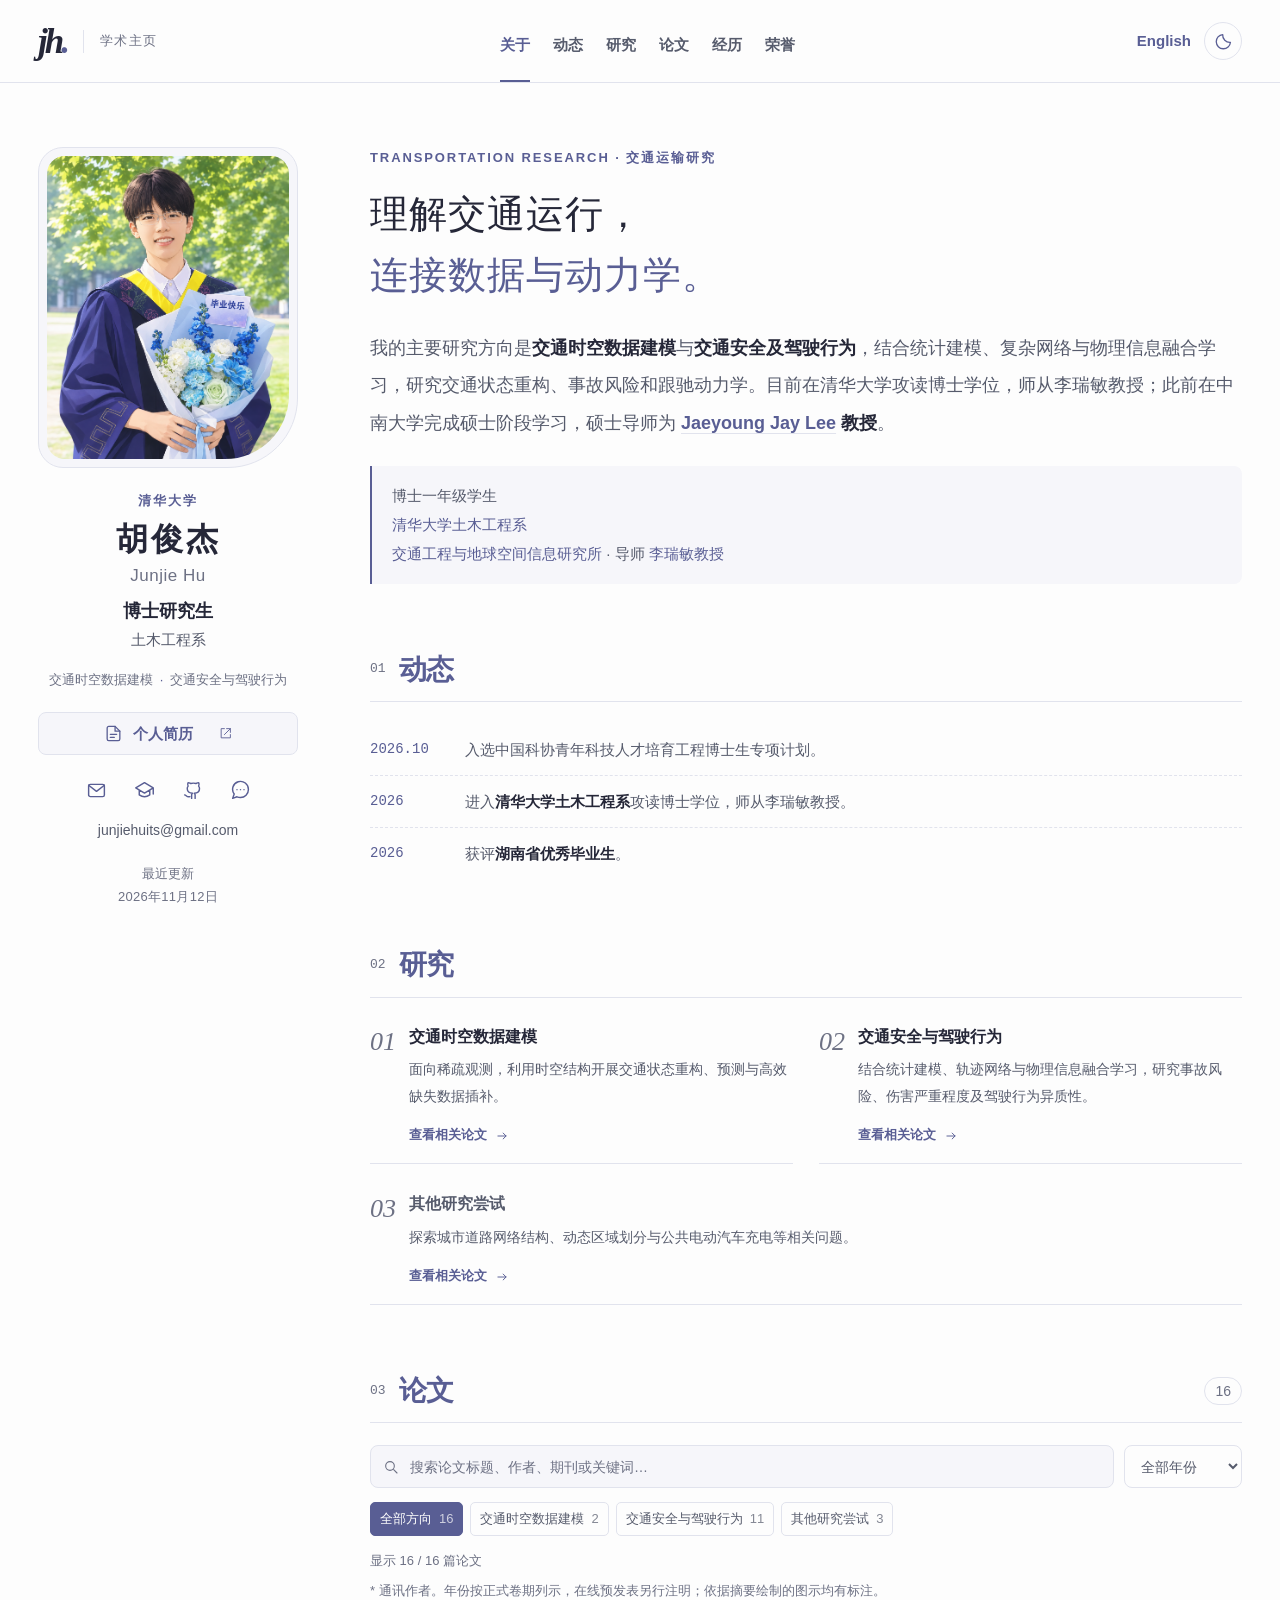
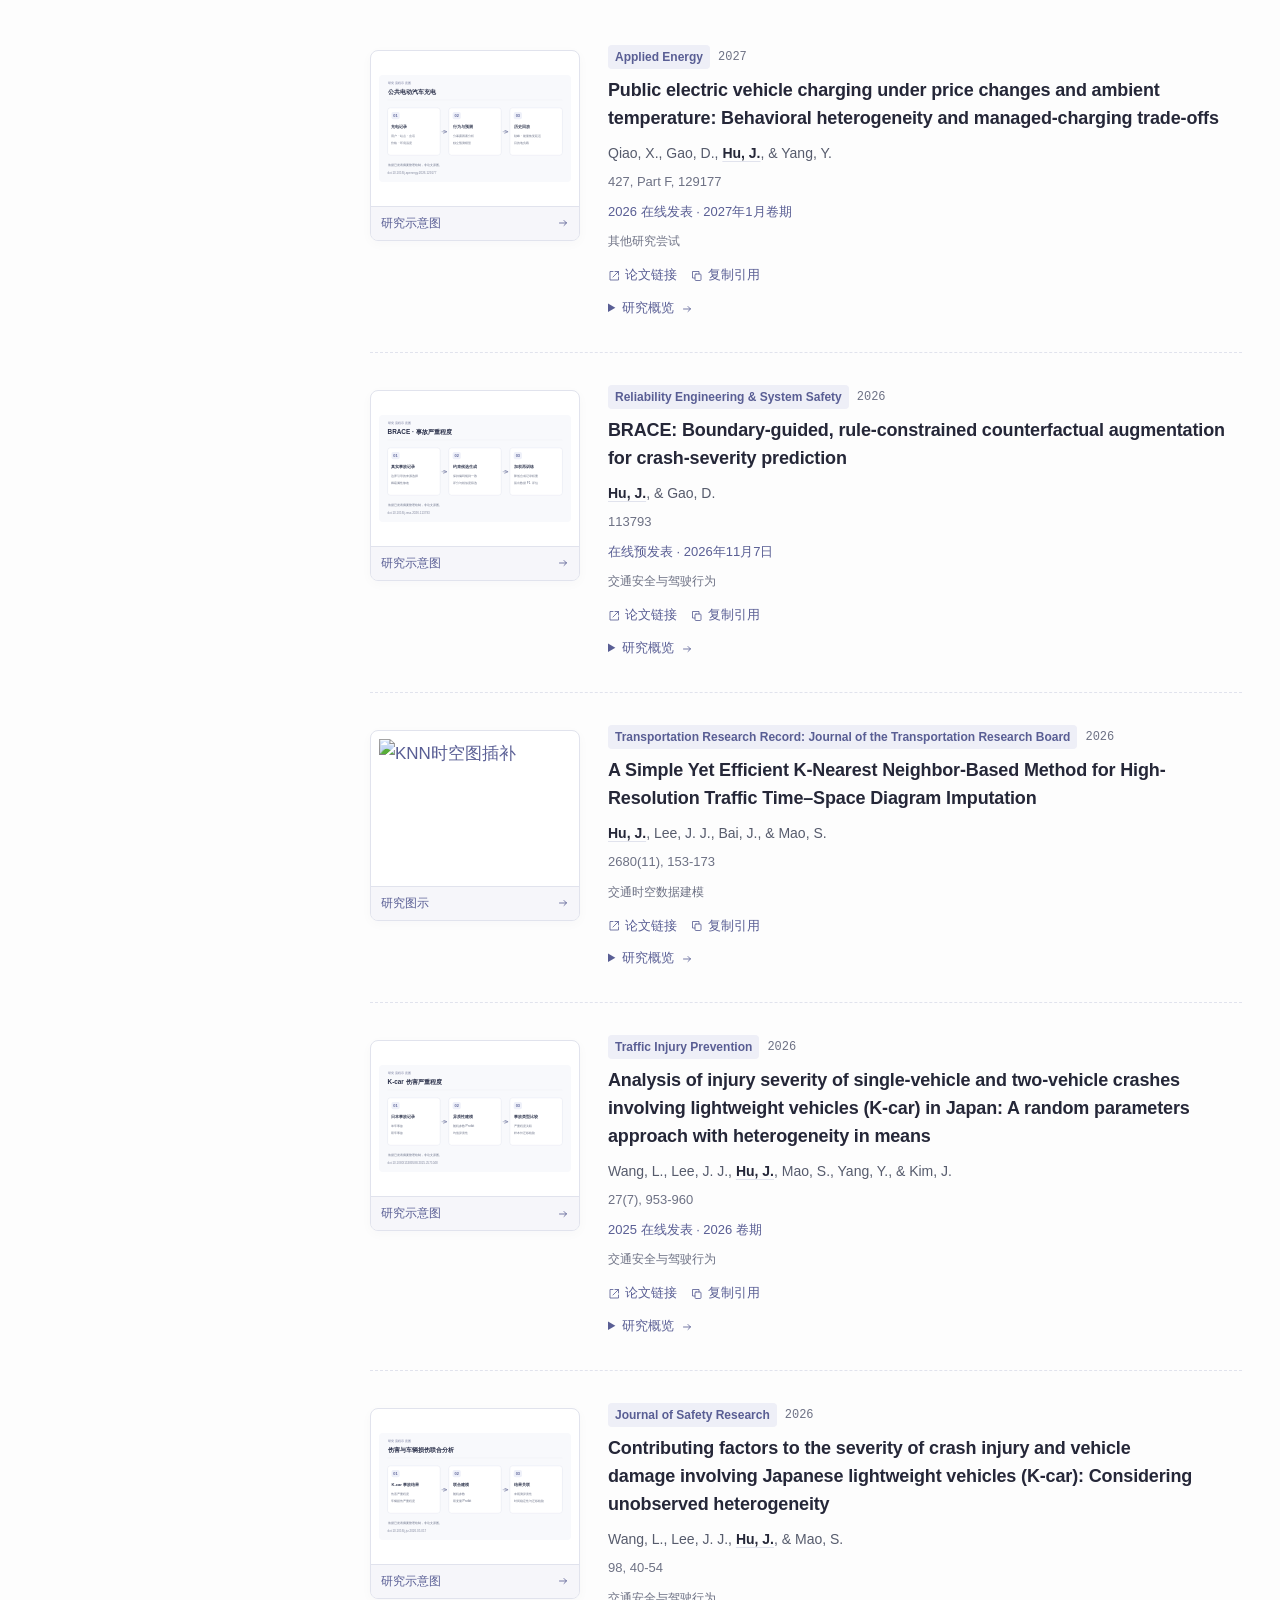
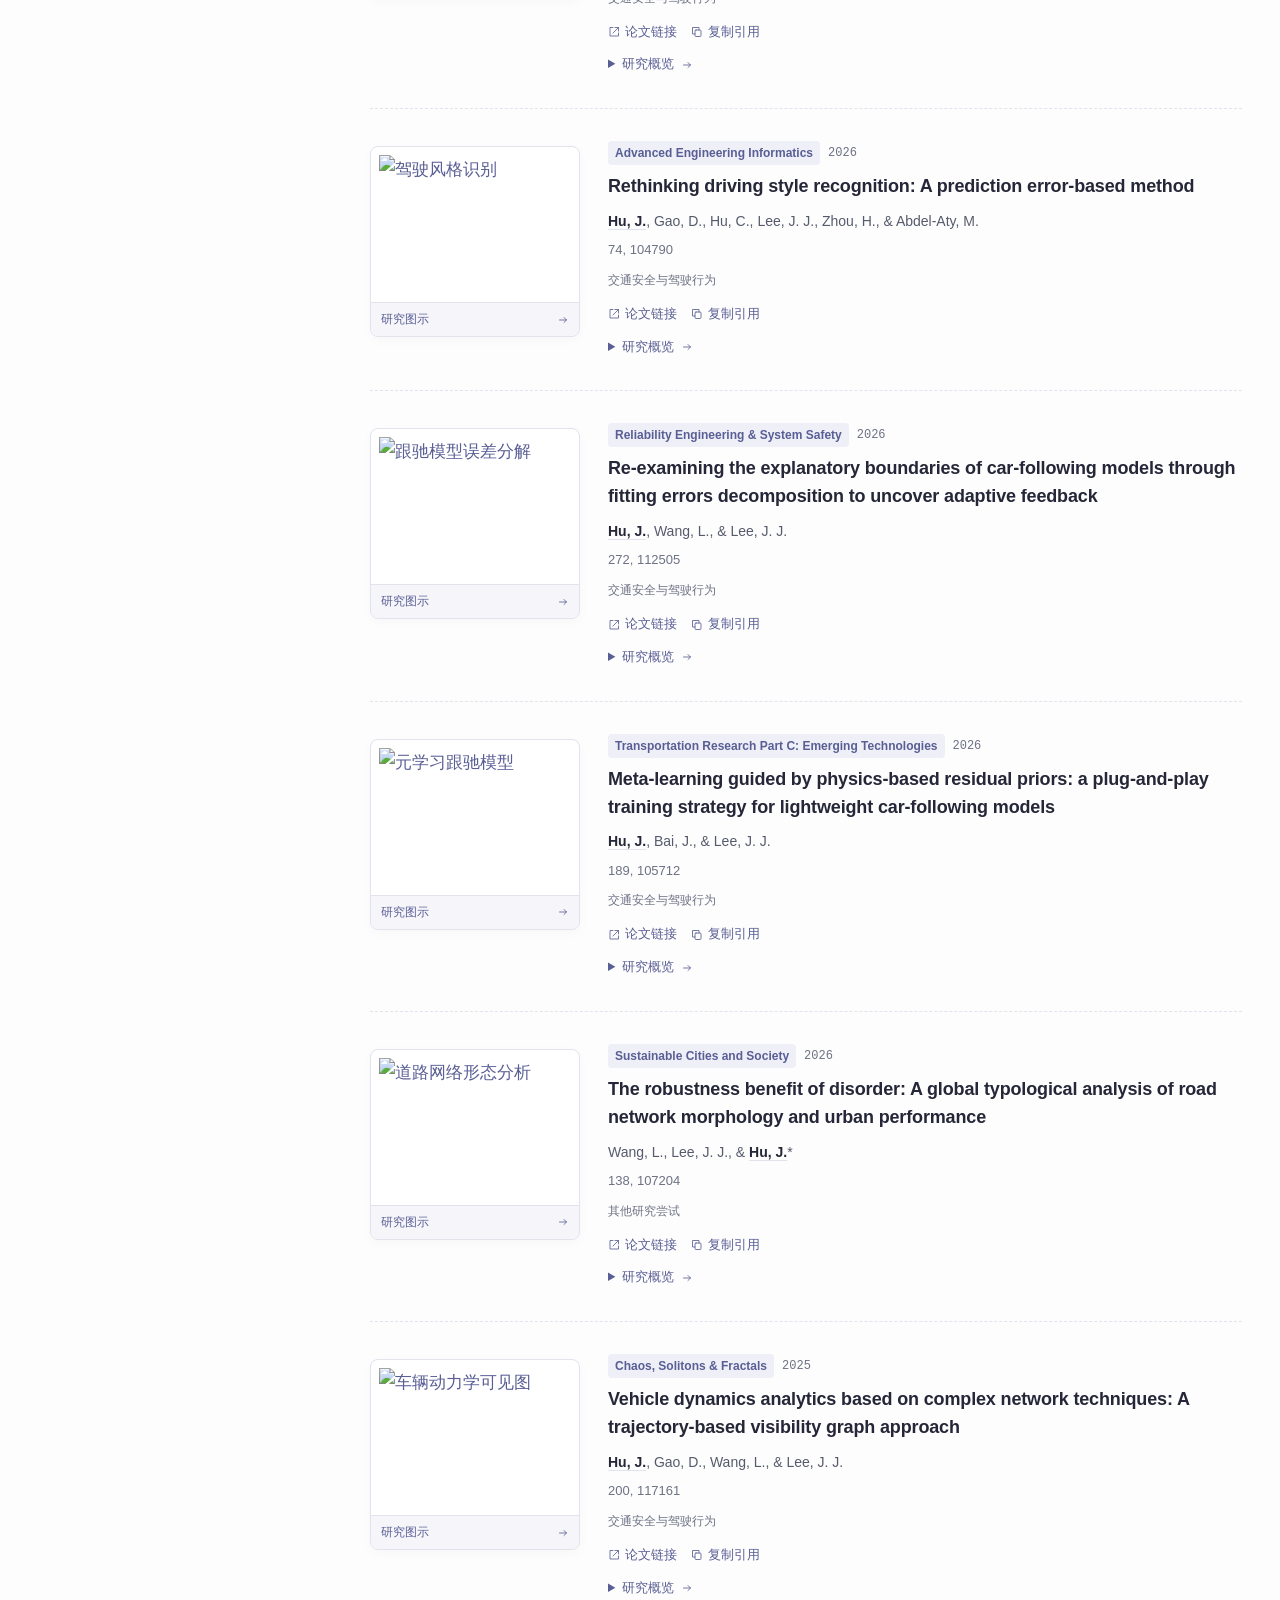
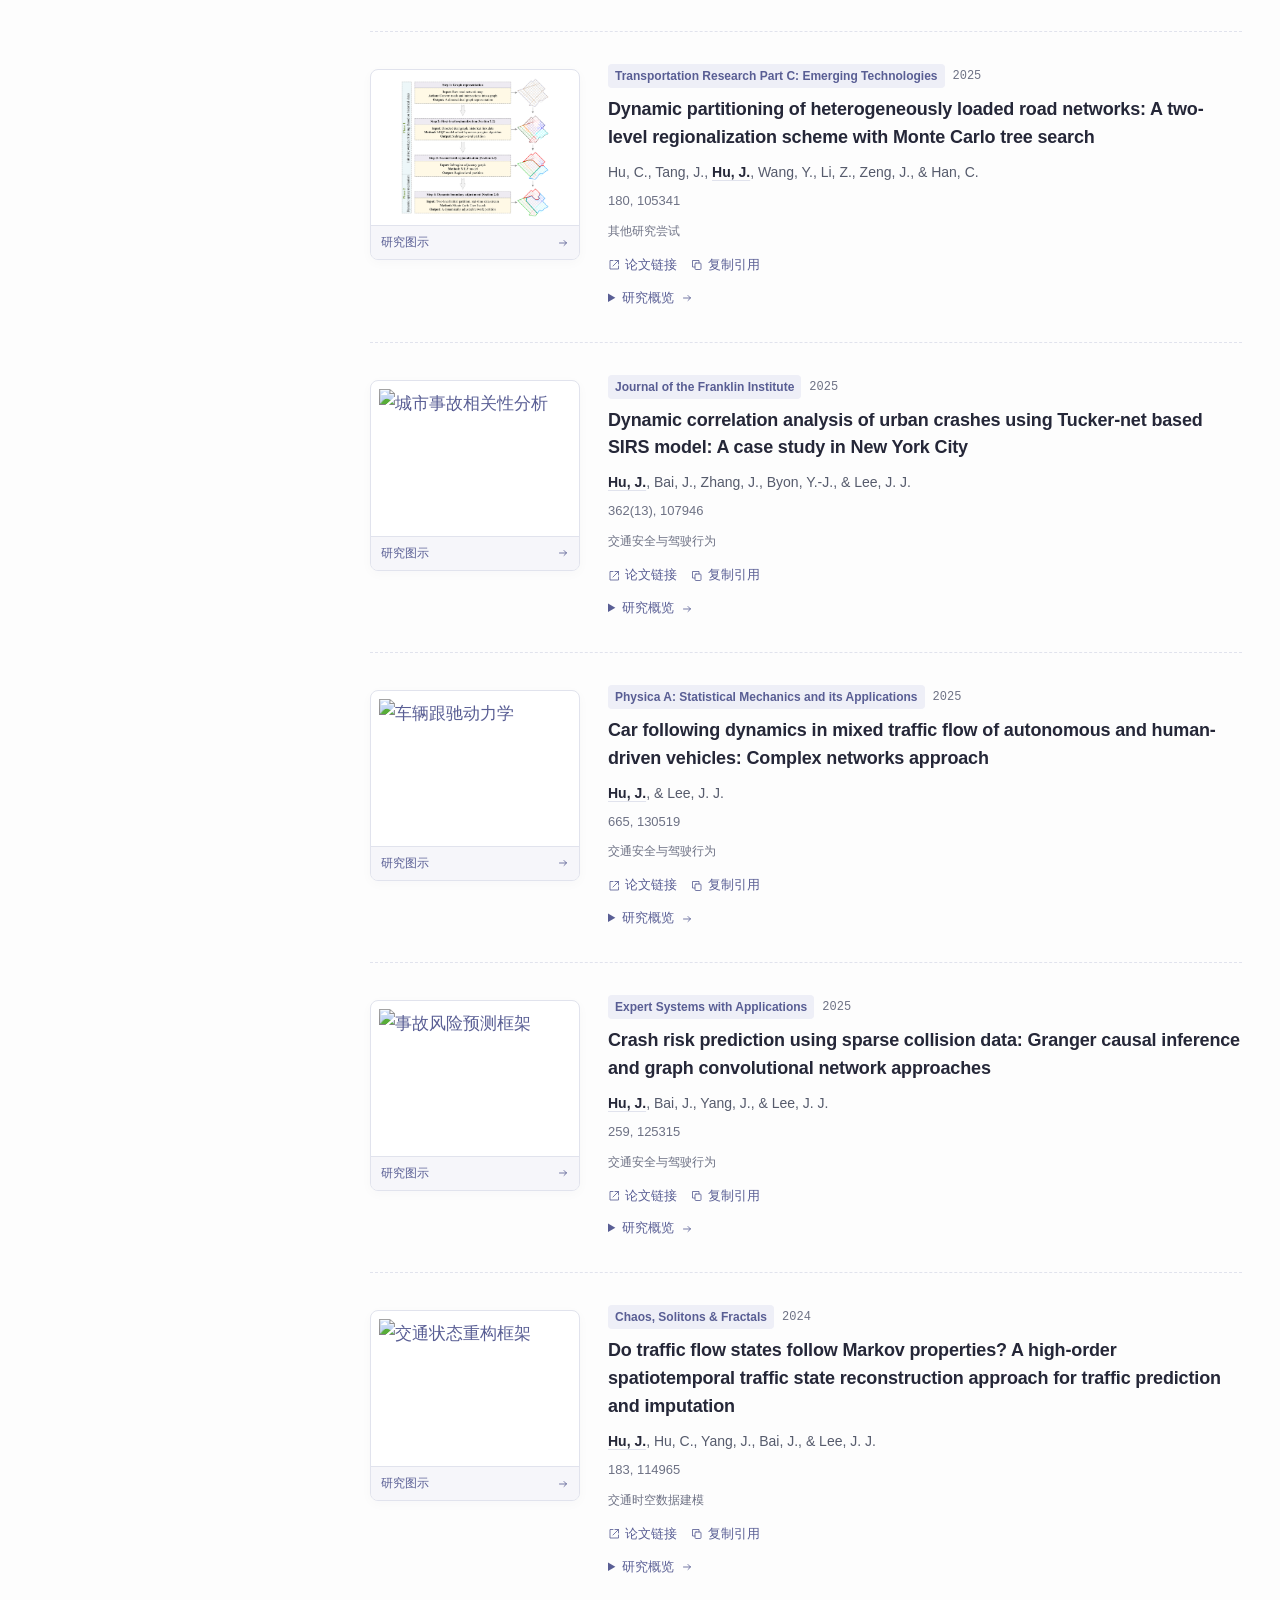
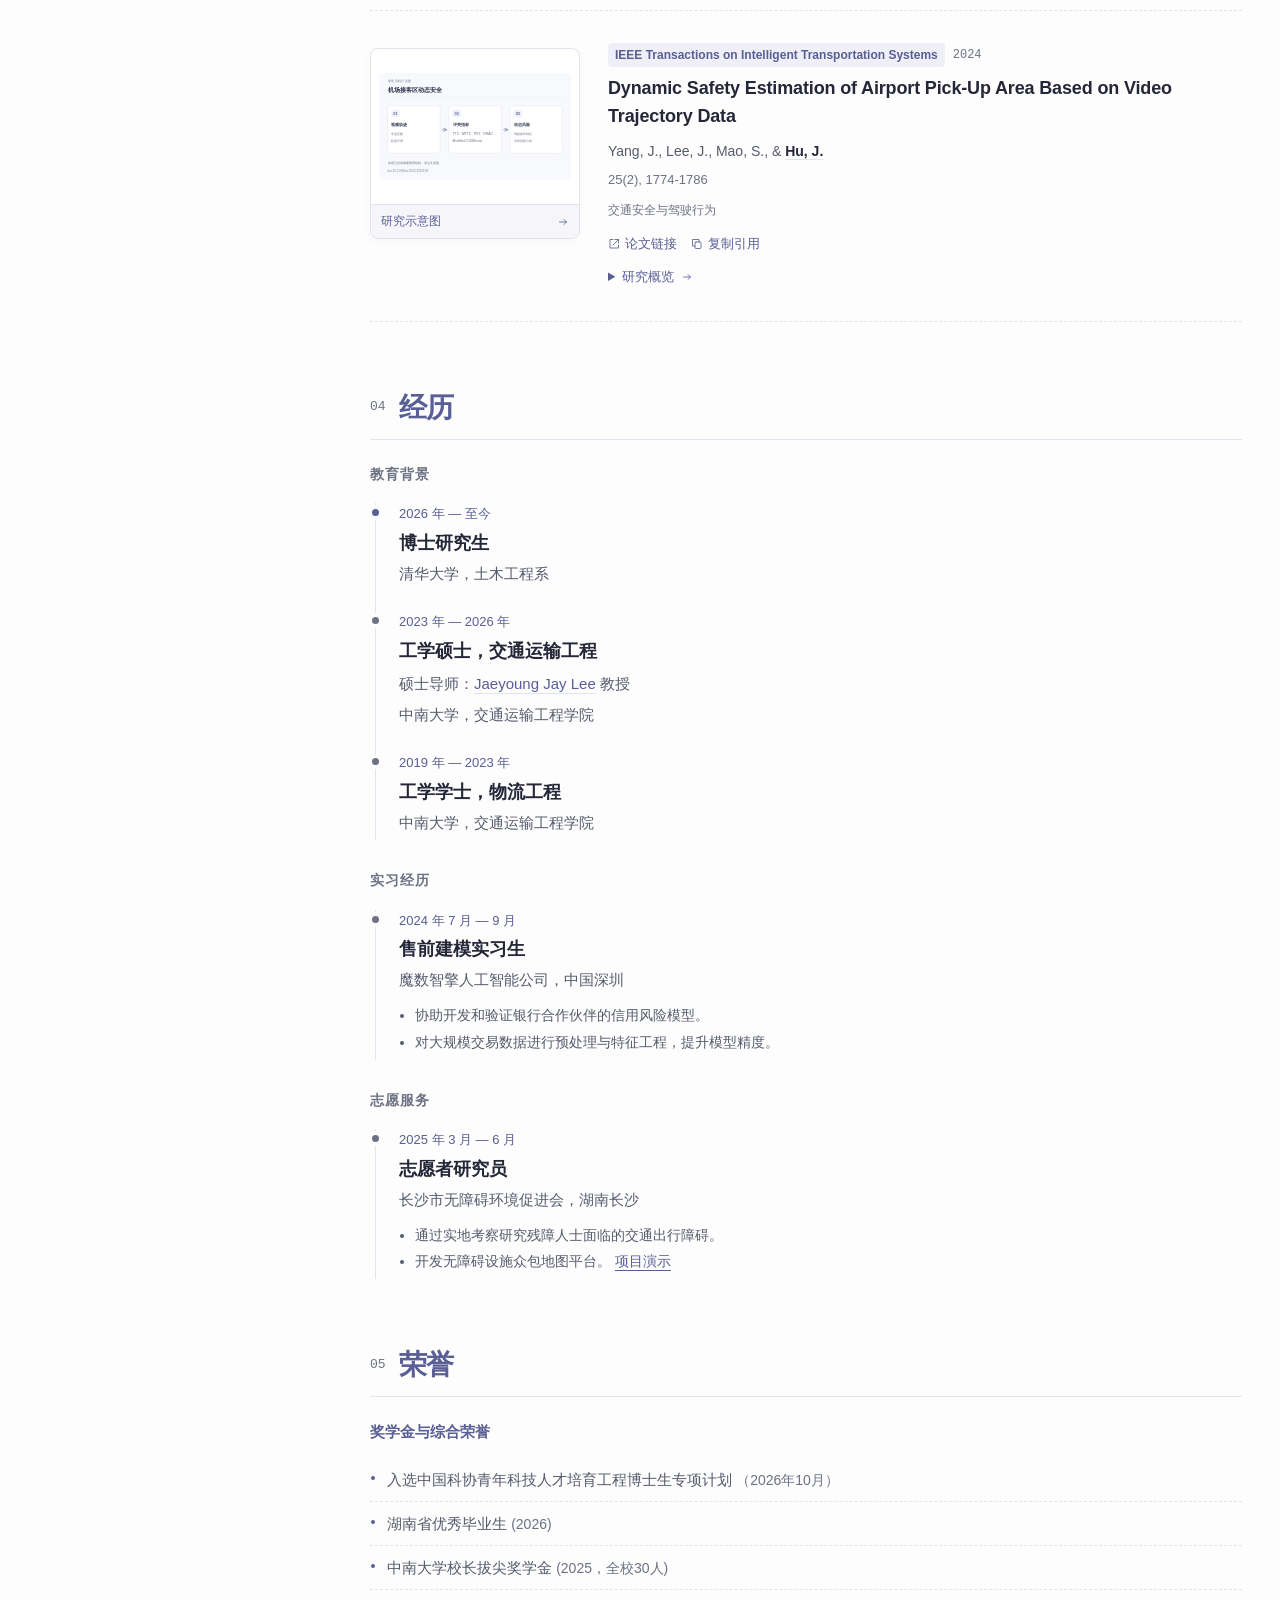
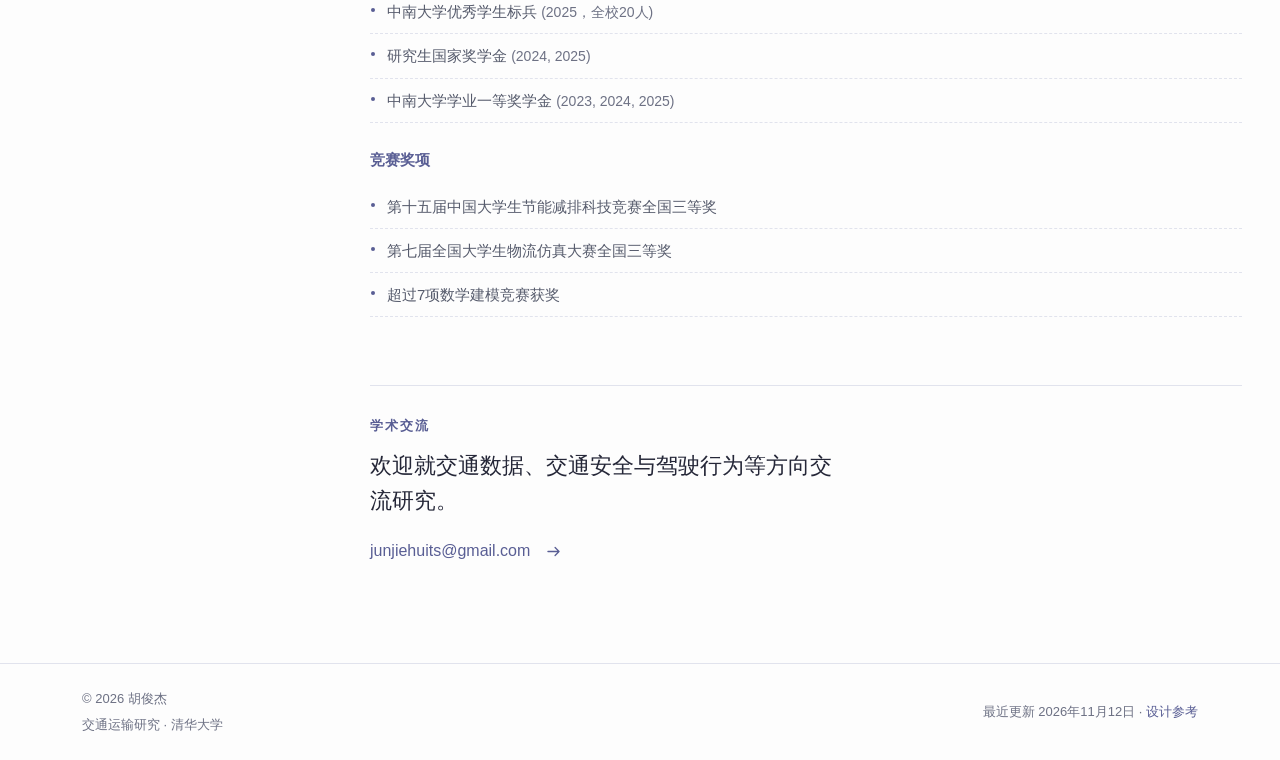
==== commit 6381e21f: "Link masters advisor and improve responsive reading layout" ====
--- a/frontend/index_cn.html
+++ b/frontend/index_cn.html
@@ -11,10 +11,10 @@
   <link rel="canonical" href="https://junjiehu-traffic.github.io/junjiehuits/frontend/index_cn.html">
   <link rel="alternate" hreflang="en" href="https://junjiehu-traffic.github.io/junjiehuits/frontend/index.html"><link rel="alternate" hreflang="zh-CN" href="https://junjiehu-traffic.github.io/junjiehuits/frontend/index_cn.html"><link rel="alternate" hreflang="x-default" href="https://junjiehu-traffic.github.io/junjiehuits/frontend/">
   <link rel="icon" href="favicon.svg" type="image/svg+xml">
-  <link rel="stylesheet" href="css/style.css?v=2026-11-12-r2">
-  <script src="js/theme.js?v=2026-11-12-r2"></script>
+  <link rel="stylesheet" href="css/style.css?v=2026-11-12-r3">
+  <script src="js/theme.js?v=2026-11-12-r3"></script>
   <script type="application/ld+json">{"@context": "https://schema.org", "@type": "Person", "name": "Junjie Hu", "alternateName": "胡俊杰", "url": "https://junjiehu-traffic.github.io/junjiehuits/frontend/", "image": "https://junjiehu-traffic.github.io/junjiehuits/frontend/profile-anime.png", "jobTitle": "Ph.D. Student", "affiliation": {"@type": "CollegeOrUniversity", "name": "Tsinghua University"}, "sameAs": ["https://scholar.google.com/citations?user=2Irk2E4AAAAJ", "https://github.com/junjiehu-traffic"]}</script>
-  <script src="js/main.js?v=2026-11-12-r2" defer></script>
+  <script src="js/main.js?v=2026-11-12-r3" defer></script>
 </head>
 <body>
 <a class="skip-link" href="#main">跳转至正文</a>
@@ -33,7 +33,7 @@
     <a class="profile-email" href="mailto:junjiehuits@gmail.com">junjiehuits@gmail.com</a><p class="last-updated">最近更新<time datetime="2026-11-12">2026年11月12日</time></p></div>
   </aside>
   <main id="main">
-    <section id="about" aria-labelledby="about-title" class="about-section"><p class="eyebrow">TRANSPORTATION RESEARCH · 交通运输研究</p><h2 id="about-title">理解交通运行，<br><span>连接数据与动力学。</span></h2><div class="biography"><p>我的主要研究方向是<em>交通时空数据建模</em>与<em>交通安全及驾驶行为</em>，结合统计建模、复杂网络与物理信息融合学习，研究交通状态重构、事故风险和跟驰动力学。目前在清华大学攻读博士学位，师从李瑞敏教授；此前在中南大学完成硕士阶段学习，硕士导师为 <em>Jaeyoung Jay Lee 教授</em>。</p></div><div class="affiliation">博士一年级学生<br/>
+    <section id="about" aria-labelledby="about-title" class="about-section"><p class="eyebrow">TRANSPORTATION RESEARCH · 交通运输研究</p><h2 id="about-title">理解交通运行，<br><span>连接数据与动力学。</span></h2><div class="biography"><p>我的主要研究方向是<em>交通时空数据建模</em>与<em>交通安全及驾驶行为</em>，结合统计建模、复杂网络与物理信息融合学习，研究交通状态重构、事故风险和跟驰动力学。目前在清华大学攻读博士学位，师从李瑞敏教授；此前在中南大学完成硕士阶段学习，硕士导师为 <em><a class="advisor-link" href="https://scholar.google.com/citations?user=XH0jqsUAAAAJ&amp;hl=en" target="_blank" rel="noopener" title="Google Scholar — Jaeyoung Jay Lee">Jaeyoung Jay Lee</a> 教授</em>。</p></div><div class="affiliation">博士一年级学生<br/>
 <a href="https://www.civil.tsinghua.edu.cn/ce/" rel="noopener" target="_blank">清华大学土木工程系</a><br/>
 <a href="https://www.civil.tsinghua.edu.cn/ce/szdw/jiaosh/jtgcydqkjxxyjs.htm" rel="noopener" target="_blank">交通工程与地球空间信息研究所</a>
         · 导师 <a href="https://www.civil.tsinghua.edu.cn/ce/info/1135/1874.htm" rel="noopener" target="_blank">李瑞敏教授</a></div></section>
@@ -45,7 +45,7 @@
       <p class="publication-note">* 通讯作者。年份按正式卷期列示，在线预发表另行注明；依据摘要绘制的图示均有标注。</p><div class="publications-list"><article class="paper" id="paper-15" data-topic="2" data-year="2027" data-citation="Qiao, X., Gao, D., Hu, J., &amp; Yang, Y. (2027). Public electric vehicle charging under price changes and ambient temperature: Behavioral heterogeneity and managed-charging trade-offs. Applied Energy, 427, Part F, 129177. https://doi.org/10.1016/j.apenergy.2026.129177">
       <a class="paper-thumbnail" href="images/schematic-15-zh.svg" data-preview="15" aria-label="研究概览: Public electric vehicle charging under price changes and ambient temperature: Behavioral heterogeneity and managed-charging trade-offs"><img src="images/schematic-15-zh.svg" alt="公共电动汽车充电——依据摘要绘制的示意图" loading="lazy" decoding="async"><span>研究示意图 <svg viewBox="0 0 24 24" fill="none" stroke="currentColor" stroke-width="1.65" stroke-linecap="round" stroke-linejoin="round" aria-hidden="true"><path d="M5 12h14m-5-5 5 5-5 5"/></svg></span></a><div class="paper-content">
         <div class="paper-venue"><span>Applied Energy</span><time>2027</time></div>
-        <h3>Public electric vehicle charging under price changes and ambient temperature: Behavioral heterogeneity and managed-charging trade-offs</h3>
+        <h3><a href="https://doi.org/10.1016/j.apenergy.2026.129177" target="_blank" rel="noopener">Public electric vehicle charging under price changes and ambient temperature: Behavioral heterogeneity and managed-charging trade-offs</a></h3>
         <p class="paper-authors">Qiao, X., Gao, D., <strong>Hu, J.</strong>, &amp; Yang, Y.</p>
         <p class="paper-bibliographic">427, Part F, 129177</p><p class="paper-status">2026 在线发表 · 2027年1月卷期</p>
         <p class="paper-topic">其他研究尝试</p>
@@ -54,7 +54,7 @@
       </div></article><article class="paper" id="paper-16" data-topic="1" data-year="2026" data-citation="Hu, J., &amp; Gao, D. (2026). BRACE: Boundary-guided, rule-constrained counterfactual augmentation for crash-severity prediction. Reliability Engineering &amp; System Safety, 113793. https://doi.org/10.1016/j.ress.2026.113793">
       <a class="paper-thumbnail" href="images/schematic-16-zh.svg" data-preview="16" aria-label="研究概览: BRACE: Boundary-guided, rule-constrained counterfactual augmentation for crash-severity prediction"><img src="images/schematic-16-zh.svg" alt="BRACE · 事故严重程度——依据摘要绘制的示意图" loading="lazy" decoding="async"><span>研究示意图 <svg viewBox="0 0 24 24" fill="none" stroke="currentColor" stroke-width="1.65" stroke-linecap="round" stroke-linejoin="round" aria-hidden="true"><path d="M5 12h14m-5-5 5 5-5 5"/></svg></span></a><div class="paper-content">
         <div class="paper-venue"><span>Reliability Engineering &amp; System Safety</span><time>2026</time></div>
-        <h3>BRACE: Boundary-guided, rule-constrained counterfactual augmentation for crash-severity prediction</h3>
+        <h3><a href="https://doi.org/10.1016/j.ress.2026.113793" target="_blank" rel="noopener">BRACE: Boundary-guided, rule-constrained counterfactual augmentation for crash-severity prediction</a></h3>
         <p class="paper-authors"><strong>Hu, J.</strong>, &amp; Gao, D.</p>
         <p class="paper-bibliographic">113793</p><p class="paper-status">在线预发表 · 2026年11月7日</p>
         <p class="paper-topic">交通安全与驾驶行为</p>
@@ -63,7 +63,7 @@
       </div></article><article class="paper" id="paper-2" data-topic="0" data-year="2026" data-citation="Hu, J., Lee, J. J., Bai, J., &amp; Mao, S. (2026). A Simple Yet Efficient K-Nearest Neighbor-Based Method for High-Resolution Traffic Time–Space Diagram Imputation. Transportation Research Record: Journal of the Transportation Research Board, 2680(11), 153-173. https://doi.org/10.1177/03611981261419011">
       <a class="paper-thumbnail" href="images/fig2.jpg" data-preview="2" aria-label="研究概览: A Simple Yet Efficient K-Nearest Neighbor-Based Method for High-Resolution Traffic Time–Space Diagram Imputation"><img src="images/fig2.jpg" alt="KNN时空图插补" loading="lazy" decoding="async"><span>研究图示 <svg viewBox="0 0 24 24" fill="none" stroke="currentColor" stroke-width="1.65" stroke-linecap="round" stroke-linejoin="round" aria-hidden="true"><path d="M5 12h14m-5-5 5 5-5 5"/></svg></span></a><div class="paper-content">
         <div class="paper-venue"><span>Transportation Research Record: Journal of the Transportation Research Board</span><time>2026</time></div>
-        <h3>A Simple Yet Efficient K-Nearest Neighbor-Based Method for High-Resolution Traffic Time–Space Diagram Imputation</h3>
+        <h3><a href="https://doi.org/10.1177/03611981261419011" target="_blank" rel="noopener">A Simple Yet Efficient K-Nearest Neighbor-Based Method for High-Resolution Traffic Time–Space Diagram Imputation</a></h3>
         <p class="paper-authors"><strong>Hu, J.</strong>, Lee, J. J., Bai, J., &amp; Mao, S.</p>
         <p class="paper-bibliographic">2680(11), 153-173</p>
         <p class="paper-topic">交通时空数据建模</p>
@@ -72,7 +72,7 @@
       </div></article><article class="paper" id="paper-6" data-topic="1" data-year="2026" data-citation="Wang, L., Lee, J. J., Hu, J., Mao, S., Yang, Y., &amp; Kim, J. (2026). Analysis of injury severity of single-vehicle and two-vehicle crashes involving lightweight vehicles (K-car) in Japan: A random parameters approach with heterogeneity in means. Traffic Injury Prevention, 27(7), 953-960. https://doi.org/10.1080/15389588.2025.2571048">
       <a class="paper-thumbnail" href="images/schematic-6-zh.svg" data-preview="6" aria-label="研究概览: Analysis of injury severity of single-vehicle and two-vehicle crashes involving lightweight vehicles (K-car) in Japan: A random parameters approach with heterogeneity in means"><img src="images/schematic-6-zh.svg" alt="K-car 伤害严重程度——依据摘要绘制的示意图" loading="lazy" decoding="async"><span>研究示意图 <svg viewBox="0 0 24 24" fill="none" stroke="currentColor" stroke-width="1.65" stroke-linecap="round" stroke-linejoin="round" aria-hidden="true"><path d="M5 12h14m-5-5 5 5-5 5"/></svg></span></a><div class="paper-content">
         <div class="paper-venue"><span>Traffic Injury Prevention</span><time>2026</time></div>
-        <h3>Analysis of injury severity of single-vehicle and two-vehicle crashes involving lightweight vehicles (K-car) in Japan: A random parameters approach with heterogeneity in means</h3>
+        <h3><a href="https://doi.org/10.1080/15389588.2025.2571048" target="_blank" rel="noopener">Analysis of injury severity of single-vehicle and two-vehicle crashes involving lightweight vehicles (K-car) in Japan: A random parameters approach with heterogeneity in means</a></h3>
         <p class="paper-authors">Wang, L., Lee, J. J., <strong>Hu, J.</strong>, Mao, S., Yang, Y., &amp; Kim, J.</p>
         <p class="paper-bibliographic">27(7), 953-960</p><p class="paper-status">2025 在线发表 · 2026 卷期</p>
         <p class="paper-topic">交通安全与驾驶行为</p>
@@ -81,7 +81,7 @@
       </div></article><article class="paper" id="paper-7" data-topic="1" data-year="2026" data-citation="Wang, L., Lee, J. J., Hu, J., &amp; Mao, S. (2026). Contributing factors to the severity of crash injury and vehicle damage involving Japanese lightweight vehicles (K-car): Considering unobserved heterogeneity. Journal of Safety Research, 98, 40-54. https://doi.org/10.1016/j.jsr.2026.05.017">
       <a class="paper-thumbnail" href="images/schematic-7-zh.svg" data-preview="7" aria-label="研究概览: Contributing factors to the severity of crash injury and vehicle damage involving Japanese lightweight vehicles (K-car): Considering unobserved heterogeneity"><img src="images/schematic-7-zh.svg" alt="伤害与车辆损伤联合分析——依据摘要绘制的示意图" loading="lazy" decoding="async"><span>研究示意图 <svg viewBox="0 0 24 24" fill="none" stroke="currentColor" stroke-width="1.65" stroke-linecap="round" stroke-linejoin="round" aria-hidden="true"><path d="M5 12h14m-5-5 5 5-5 5"/></svg></span></a><div class="paper-content">
         <div class="paper-venue"><span>Journal of Safety Research</span><time>2026</time></div>
-        <h3>Contributing factors to the severity of crash injury and vehicle damage involving Japanese lightweight vehicles (K-car): Considering unobserved heterogeneity</h3>
+        <h3><a href="https://doi.org/10.1016/j.jsr.2026.05.017" target="_blank" rel="noopener">Contributing factors to the severity of crash injury and vehicle damage involving Japanese lightweight vehicles (K-car): Considering unobserved heterogeneity</a></h3>
         <p class="paper-authors">Wang, L., Lee, J. J., <strong>Hu, J.</strong>, &amp; Mao, S.</p>
         <p class="paper-bibliographic">98, 40-54</p>
         <p class="paper-topic">交通安全与驾驶行为</p>
@@ -90,7 +90,7 @@
       </div></article><article class="paper" id="paper-10" data-topic="1" data-year="2026" data-citation="Hu, J., Gao, D., Hu, C., Lee, J. J., Zhou, H., &amp; Abdel-Aty, M. (2026). Rethinking driving style recognition: A prediction error-based method. Advanced Engineering Informatics, 74, 104790. https://doi.org/10.1016/j.aei.2026.104790">
       <a class="paper-thumbnail" href="images/fig10.jpg" data-preview="10" aria-label="研究概览: Rethinking driving style recognition: A prediction error-based method"><img src="images/fig10.jpg" alt="驾驶风格识别" loading="lazy" decoding="async"><span>研究图示 <svg viewBox="0 0 24 24" fill="none" stroke="currentColor" stroke-width="1.65" stroke-linecap="round" stroke-linejoin="round" aria-hidden="true"><path d="M5 12h14m-5-5 5 5-5 5"/></svg></span></a><div class="paper-content">
         <div class="paper-venue"><span>Advanced Engineering Informatics</span><time>2026</time></div>
-        <h3>Rethinking driving style recognition: A prediction error-based method</h3>
+        <h3><a href="https://doi.org/10.1016/j.aei.2026.104790" target="_blank" rel="noopener">Rethinking driving style recognition: A prediction error-based method</a></h3>
         <p class="paper-authors"><strong>Hu, J.</strong>, Gao, D., Hu, C., Lee, J. J., Zhou, H., &amp; Abdel-Aty, M.</p>
         <p class="paper-bibliographic">74, 104790</p>
         <p class="paper-topic">交通安全与驾驶行为</p>
@@ -99,7 +99,7 @@
       </div></article><article class="paper" id="paper-11" data-topic="1" data-year="2026" data-citation="Hu, J., Wang, L., &amp; Lee, J. J. (2026). Re-examining the explanatory boundaries of car-following models through fitting errors decomposition to uncover adaptive feedback. Reliability Engineering &amp; System Safety, 272, 112505. https://doi.org/10.1016/j.ress.2026.112505">
       <a class="paper-thumbnail" href="images/fig11.jpg" data-preview="11" aria-label="研究概览: Re-examining the explanatory boundaries of car-following models through fitting errors decomposition to uncover adaptive feedback"><img src="images/fig11.jpg" alt="跟驰模型误差分解" loading="lazy" decoding="async"><span>研究图示 <svg viewBox="0 0 24 24" fill="none" stroke="currentColor" stroke-width="1.65" stroke-linecap="round" stroke-linejoin="round" aria-hidden="true"><path d="M5 12h14m-5-5 5 5-5 5"/></svg></span></a><div class="paper-content">
         <div class="paper-venue"><span>Reliability Engineering &amp; System Safety</span><time>2026</time></div>
-        <h3>Re-examining the explanatory boundaries of car-following models through fitting errors decomposition to uncover adaptive feedback</h3>
+        <h3><a href="https://doi.org/10.1016/j.ress.2026.112505" target="_blank" rel="noopener">Re-examining the explanatory boundaries of car-following models through fitting errors decomposition to uncover adaptive feedback</a></h3>
         <p class="paper-authors"><strong>Hu, J.</strong>, Wang, L., &amp; Lee, J. J.</p>
         <p class="paper-bibliographic">272, 112505</p>
         <p class="paper-topic">交通安全与驾驶行为</p>
@@ -108,7 +108,7 @@
       </div></article><article class="paper" id="paper-12" data-topic="1" data-year="2026" data-citation="Hu, J., Bai, J., &amp; Lee, J. J. (2026). Meta-learning guided by physics-based residual priors: a plug-and-play training strategy for lightweight car-following models. Transportation Research Part C: Emerging Technologies, 189, 105712. https://doi.org/10.1016/j.trc.2026.105712">
       <a class="paper-thumbnail" href="images/fig12.jpg" data-preview="12" aria-label="研究概览: Meta-learning guided by physics-based residual priors: a plug-and-play training strategy for lightweight car-following models"><img src="images/fig12.jpg" alt="元学习跟驰模型" loading="lazy" decoding="async"><span>研究图示 <svg viewBox="0 0 24 24" fill="none" stroke="currentColor" stroke-width="1.65" stroke-linecap="round" stroke-linejoin="round" aria-hidden="true"><path d="M5 12h14m-5-5 5 5-5 5"/></svg></span></a><div class="paper-content">
         <div class="paper-venue"><span>Transportation Research Part C: Emerging Technologies</span><time>2026</time></div>
-        <h3>Meta-learning guided by physics-based residual priors: a plug-and-play training strategy for lightweight car-following models</h3>
+        <h3><a href="https://doi.org/10.1016/j.trc.2026.105712" target="_blank" rel="noopener">Meta-learning guided by physics-based residual priors: a plug-and-play training strategy for lightweight car-following models</a></h3>
         <p class="paper-authors"><strong>Hu, J.</strong>, Bai, J., &amp; Lee, J. J.</p>
         <p class="paper-bibliographic">189, 105712</p>
         <p class="paper-topic">交通安全与驾驶行为</p>
@@ -117,7 +117,7 @@
       </div></article><article class="paper" id="paper-13" data-topic="2" data-year="2026" data-citation="Wang, L., Lee, J. J., &amp; Hu, J.* (2026). The robustness benefit of disorder: A global typological analysis of road network morphology and urban performance. Sustainable Cities and Society, 138, 107204. https://doi.org/10.1016/j.scs.2026.107204">
       <a class="paper-thumbnail" href="images/fig13.jpg" data-preview="13" aria-label="研究概览: The robustness benefit of disorder: A global typological analysis of road network morphology and urban performance"><img src="images/fig13.jpg" alt="道路网络形态分析" loading="lazy" decoding="async"><span>研究图示 <svg viewBox="0 0 24 24" fill="none" stroke="currentColor" stroke-width="1.65" stroke-linecap="round" stroke-linejoin="round" aria-hidden="true"><path d="M5 12h14m-5-5 5 5-5 5"/></svg></span></a><div class="paper-content">
         <div class="paper-venue"><span>Sustainable Cities and Society</span><time>2026</time></div>
-        <h3>The robustness benefit of disorder: A global typological analysis of road network morphology and urban performance</h3>
+        <h3><a href="https://doi.org/10.1016/j.scs.2026.107204" target="_blank" rel="noopener">The robustness benefit of disorder: A global typological analysis of road network morphology and urban performance</a></h3>
         <p class="paper-authors">Wang, L., Lee, J. J., &amp; <strong>Hu, J.</strong>*</p>
         <p class="paper-bibliographic">138, 107204</p>
         <p class="paper-topic">其他研究尝试</p>
@@ -126,7 +126,7 @@
       </div></article><article class="paper" id="paper-9" data-topic="1" data-year="2025" data-citation="Hu, J., Gao, D., Wang, L., &amp; Lee, J. J. (2025). Vehicle dynamics analytics based on complex network techniques: A trajectory-based visibility graph approach. Chaos, Solitons &amp; Fractals, 200, 117161. https://doi.org/10.1016/j.chaos.2025.117161">
       <a class="paper-thumbnail" href="images/fig9.jpg" data-preview="9" aria-label="研究概览: Vehicle dynamics analytics based on complex network techniques: A trajectory-based visibility graph approach"><img src="images/fig9.jpg" alt="车辆动力学可见图" loading="lazy" decoding="async"><span>研究图示 <svg viewBox="0 0 24 24" fill="none" stroke="currentColor" stroke-width="1.65" stroke-linecap="round" stroke-linejoin="round" aria-hidden="true"><path d="M5 12h14m-5-5 5 5-5 5"/></svg></span></a><div class="paper-content">
         <div class="paper-venue"><span>Chaos, Solitons &amp; Fractals</span><time>2025</time></div>
-        <h3>Vehicle dynamics analytics based on complex network techniques: A trajectory-based visibility graph approach</h3>
+        <h3><a href="https://doi.org/10.1016/j.chaos.2025.117161" target="_blank" rel="noopener">Vehicle dynamics analytics based on complex network techniques: A trajectory-based visibility graph approach</a></h3>
         <p class="paper-authors"><strong>Hu, J.</strong>, Gao, D., Wang, L., &amp; Lee, J. J.</p>
         <p class="paper-bibliographic">200, 117161</p>
         <p class="paper-topic">交通安全与驾驶行为</p>
@@ -135,7 +135,7 @@
       </div></article><article class="paper" id="paper-14" data-topic="2" data-year="2025" data-citation="Hu, C., Tang, J., Hu, J., Wang, Y., Li, Z., Zeng, J., &amp; Han, C. (2025). Dynamic partitioning of heterogeneously loaded road networks: A two-level regionalization scheme with Monte Carlo tree search. Transportation Research Part C: Emerging Technologies, 180, 105341. https://doi.org/10.1016/j.trc.2025.105341">
       <a class="paper-thumbnail" href="images/fig14.jpeg" data-preview="14" aria-label="研究概览: Dynamic partitioning of heterogeneously loaded road networks: A two-level regionalization scheme with Monte Carlo tree search"><img src="images/fig14.jpeg" alt="两级动态路网分区方法框架" loading="lazy" decoding="async"><span>研究图示 <svg viewBox="0 0 24 24" fill="none" stroke="currentColor" stroke-width="1.65" stroke-linecap="round" stroke-linejoin="round" aria-hidden="true"><path d="M5 12h14m-5-5 5 5-5 5"/></svg></span></a><div class="paper-content">
         <div class="paper-venue"><span>Transportation Research Part C: Emerging Technologies</span><time>2025</time></div>
-        <h3>Dynamic partitioning of heterogeneously loaded road networks: A two-level regionalization scheme with Monte Carlo tree search</h3>
+        <h3><a href="https://doi.org/10.1016/j.trc.2025.105341" target="_blank" rel="noopener">Dynamic partitioning of heterogeneously loaded road networks: A two-level regionalization scheme with Monte Carlo tree search</a></h3>
         <p class="paper-authors">Hu, C., Tang, J., <strong>Hu, J.</strong>, Wang, Y., Li, Z., Zeng, J., &amp; Han, C.</p>
         <p class="paper-bibliographic">180, 105341</p>
         <p class="paper-topic">其他研究尝试</p>
@@ -144,7 +144,7 @@
       </div></article><article class="paper" id="paper-4" data-topic="1" data-year="2025" data-citation="Hu, J., Bai, J., Zhang, J., Byon, Y.-J., &amp; Lee, J. J. (2025). Dynamic correlation analysis of urban crashes using Tucker-net based SIRS model: A case study in New York City. Journal of the Franklin Institute, 362(13), 107946. https://doi.org/10.1016/j.jfranklin.2025.107946">
       <a class="paper-thumbnail" href="images/fig4.jpg" data-preview="4" aria-label="研究概览: Dynamic correlation analysis of urban crashes using Tucker-net based SIRS model: A case study in New York City"><img src="images/fig4.jpg" alt="城市事故相关性分析" loading="lazy" decoding="async"><span>研究图示 <svg viewBox="0 0 24 24" fill="none" stroke="currentColor" stroke-width="1.65" stroke-linecap="round" stroke-linejoin="round" aria-hidden="true"><path d="M5 12h14m-5-5 5 5-5 5"/></svg></span></a><div class="paper-content">
         <div class="paper-venue"><span>Journal of the Franklin Institute</span><time>2025</time></div>
-        <h3>Dynamic correlation analysis of urban crashes using Tucker-net based SIRS model: A case study in New York City</h3>
+        <h3><a href="https://doi.org/10.1016/j.jfranklin.2025.107946" target="_blank" rel="noopener">Dynamic correlation analysis of urban crashes using Tucker-net based SIRS model: A case study in New York City</a></h3>
         <p class="paper-authors"><strong>Hu, J.</strong>, Bai, J., Zhang, J., Byon, Y.-J., &amp; Lee, J. J.</p>
         <p class="paper-bibliographic">362(13), 107946</p>
         <p class="paper-topic">交通安全与驾驶行为</p>
@@ -153,7 +153,7 @@
       </div></article><article class="paper" id="paper-8" data-topic="1" data-year="2025" data-citation="Hu, J., &amp; Lee, J. J. (2025). Car following dynamics in mixed traffic flow of autonomous and human-driven vehicles: Complex networks approach. Physica A: Statistical Mechanics and its Applications, 665, 130519. https://doi.org/10.1016/j.physa.2025.130519">
       <a class="paper-thumbnail" href="images/fig8.jpg" data-preview="8" aria-label="研究概览: Car following dynamics in mixed traffic flow of autonomous and human-driven vehicles: Complex networks approach"><img src="images/fig8.jpg" alt="车辆跟驰动力学" loading="lazy" decoding="async"><span>研究图示 <svg viewBox="0 0 24 24" fill="none" stroke="currentColor" stroke-width="1.65" stroke-linecap="round" stroke-linejoin="round" aria-hidden="true"><path d="M5 12h14m-5-5 5 5-5 5"/></svg></span></a><div class="paper-content">
         <div class="paper-venue"><span>Physica A: Statistical Mechanics and its Applications</span><time>2025</time></div>
-        <h3>Car following dynamics in mixed traffic flow of autonomous and human-driven vehicles: Complex networks approach</h3>
+        <h3><a href="https://doi.org/10.1016/j.physa.2025.130519" target="_blank" rel="noopener">Car following dynamics in mixed traffic flow of autonomous and human-driven vehicles: Complex networks approach</a></h3>
         <p class="paper-authors"><strong>Hu, J.</strong>, &amp; Lee, J. J.</p>
         <p class="paper-bibliographic">665, 130519</p>
         <p class="paper-topic">交通安全与驾驶行为</p>
@@ -162,7 +162,7 @@
       </div></article><article class="paper" id="paper-3" data-topic="1" data-year="2025" data-citation="Hu, J., Bai, J., Yang, J., &amp; Lee, J. J. (2025). Crash risk prediction using sparse collision data: Granger causal inference and graph convolutional network approaches. Expert Systems with Applications, 259, 125315. https://doi.org/10.1016/j.eswa.2024.125315">
       <a class="paper-thumbnail" href="images/fig3.jpg" data-preview="3" aria-label="研究概览: Crash risk prediction using sparse collision data: Granger causal inference and graph convolutional network approaches"><img src="images/fig3.jpg" alt="事故风险预测框架" loading="lazy" decoding="async"><span>研究图示 <svg viewBox="0 0 24 24" fill="none" stroke="currentColor" stroke-width="1.65" stroke-linecap="round" stroke-linejoin="round" aria-hidden="true"><path d="M5 12h14m-5-5 5 5-5 5"/></svg></span></a><div class="paper-content">
         <div class="paper-venue"><span>Expert Systems with Applications</span><time>2025</time></div>
-        <h3>Crash risk prediction using sparse collision data: Granger causal inference and graph convolutional network approaches</h3>
+        <h3><a href="https://doi.org/10.1016/j.eswa.2024.125315" target="_blank" rel="noopener">Crash risk prediction using sparse collision data: Granger causal inference and graph convolutional network approaches</a></h3>
         <p class="paper-authors"><strong>Hu, J.</strong>, Bai, J., Yang, J., &amp; Lee, J. J.</p>
         <p class="paper-bibliographic">259, 125315</p>
         <p class="paper-topic">交通安全与驾驶行为</p>
@@ -171,7 +171,7 @@
       </div></article><article class="paper" id="paper-1" data-topic="0" data-year="2024" data-citation="Hu, J., Hu, C., Yang, J., Bai, J., &amp; Lee, J. J. (2024). Do traffic flow states follow Markov properties? A high-order spatiotemporal traffic state reconstruction approach for traffic prediction and imputation. Chaos, Solitons &amp; Fractals, 183, 114965. https://doi.org/10.1016/j.chaos.2024.114965">
       <a class="paper-thumbnail" href="images/fig1.jpg" data-preview="1" aria-label="研究概览: Do traffic flow states follow Markov properties? A high-order spatiotemporal traffic state reconstruction approach for traffic prediction and imputation"><img src="images/fig1.jpg" alt="交通状态重构框架" loading="lazy" decoding="async"><span>研究图示 <svg viewBox="0 0 24 24" fill="none" stroke="currentColor" stroke-width="1.65" stroke-linecap="round" stroke-linejoin="round" aria-hidden="true"><path d="M5 12h14m-5-5 5 5-5 5"/></svg></span></a><div class="paper-content">
         <div class="paper-venue"><span>Chaos, Solitons &amp; Fractals</span><time>2024</time></div>
-        <h3>Do traffic flow states follow Markov properties? A high-order spatiotemporal traffic state reconstruction approach for traffic prediction and imputation</h3>
+        <h3><a href="https://doi.org/10.1016/j.chaos.2024.114965" target="_blank" rel="noopener">Do traffic flow states follow Markov properties? A high-order spatiotemporal traffic state reconstruction approach for traffic prediction and imputation</a></h3>
         <p class="paper-authors"><strong>Hu, J.</strong>, Hu, C., Yang, J., Bai, J., &amp; Lee, J. J.</p>
         <p class="paper-bibliographic">183, 114965</p>
         <p class="paper-topic">交通时空数据建模</p>
@@ -180,7 +180,7 @@
       </div></article><article class="paper" id="paper-5" data-topic="1" data-year="2024" data-citation="Yang, J., Lee, J., Mao, S., &amp; Hu, J. (2024). Dynamic Safety Estimation of Airport Pick-Up Area Based on Video Trajectory Data. IEEE Transactions on Intelligent Transportation Systems, 25(2), 1774-1786. https://doi.org/10.1109/tits.2023.3316199">
       <a class="paper-thumbnail" href="images/schematic-5-zh.svg" data-preview="5" aria-label="研究概览: Dynamic Safety Estimation of Airport Pick-Up Area Based on Video Trajectory Data"><img src="images/schematic-5-zh.svg" alt="机场接客区动态安全——依据摘要绘制的示意图" loading="lazy" decoding="async"><span>研究示意图 <svg viewBox="0 0 24 24" fill="none" stroke="currentColor" stroke-width="1.65" stroke-linecap="round" stroke-linejoin="round" aria-hidden="true"><path d="M5 12h14m-5-5 5 5-5 5"/></svg></span></a><div class="paper-content">
         <div class="paper-venue"><span>IEEE Transactions on Intelligent Transportation Systems</span><time>2024</time></div>
-        <h3>Dynamic Safety Estimation of Airport Pick-Up Area Based on Video Trajectory Data</h3>
+        <h3><a href="https://doi.org/10.1109/tits.2023.3316199" target="_blank" rel="noopener">Dynamic Safety Estimation of Airport Pick-Up Area Based on Video Trajectory Data</a></h3>
         <p class="paper-authors">Yang, J., Lee, J., Mao, S., &amp; <strong>Hu, J.</strong></p>
         <p class="paper-bibliographic">25(2), 1774-1786</p>
         <p class="paper-topic">交通安全与驾驶行为</p>
@@ -197,7 +197,7 @@
 </div>
 <div class="exp-entry">
 <div class="exp-date">2023 年 — 2026 年</div>
-<div class="exp-title">工学硕士，交通运输工程</div><div class="exp-advisor">硕士导师：Jaeyoung Jay Lee 教授</div>
+<div class="exp-title">工学硕士，交通运输工程</div><div class="exp-advisor">硕士导师：<a class="advisor-link" href="https://scholar.google.com/citations?user=XH0jqsUAAAAJ&amp;hl=en" target="_blank" rel="noopener" title="Google Scholar — Jaeyoung Jay Lee">Jaeyoung Jay Lee</a> 教授</div>
 <div class="exp-subtitle">中南大学，交通运输工程学院</div>
 </div>
 <div class="exp-entry">
--- a/frontend/css/style.css
+++ b/frontend/css/style.css
@@ -222,7 +222,7 @@
 }
 /* Profile and page composition */
 .page-layout {
-  max-width:1192px;
+  max-width:1340px;
   margin:0 auto;
   padding:64px 38px 0;
   display:grid;
@@ -232,7 +232,7 @@
 }
 .profile {
   position:sticky;
-  top:108px;
+  top:var(--profile-top,108px);
   text-align:center;
   padding-bottom:30px
 }
@@ -1152,6 +1152,23 @@
 .paper h3 {
   text-wrap:pretty
 }
+.paper h3 a {
+  color:inherit
+}
+.paper h3 a:hover {
+  color:var(--accent);
+  text-decoration:underline;
+  text-decoration-thickness:1px
+}
+.advisor-link {
+  text-decoration:underline;
+  text-decoration-color:var(--line);
+  text-decoration-thickness:1px;
+  transition:text-decoration-color .15s
+}
+.advisor-link:hover {
+  text-decoration-color:currentColor
+}
 @media(min-width:1450px) {
   .page-layout {
     max-width:1380px;
@@ -1167,7 +1184,32 @@
 }
 @media(min-width:901px) and (max-height:850px) {
   .profile {
-    position:static
+    padding-bottom:12px
+  }
+  .portrait-frame {
+    width:clamp(120px,calc(100dvh - 560px),200px);
+    margin-inline:auto
+  }
+  .profile-kicker {
+    margin-top:12px
+  }
+  .profile h1 span {
+    display:inline;
+    margin-left:8px;
+    font-size:15px
+  }
+  .profile-topics {
+    margin:10px 0 12px
+  }
+  .social-links {
+    margin:10px 0 4px
+  }
+  .last-updated {
+    margin-top:10px
+  }
+  .last-updated time {
+    display:inline;
+    margin-left:6px
   }
 }
 @media(max-width:1100px) {
@@ -1190,7 +1232,7 @@
     height:130px
   }
   .paper h3 {
-    font-size:16px
+    font-size:18px
   }
 }
 @media(max-width:900px) {
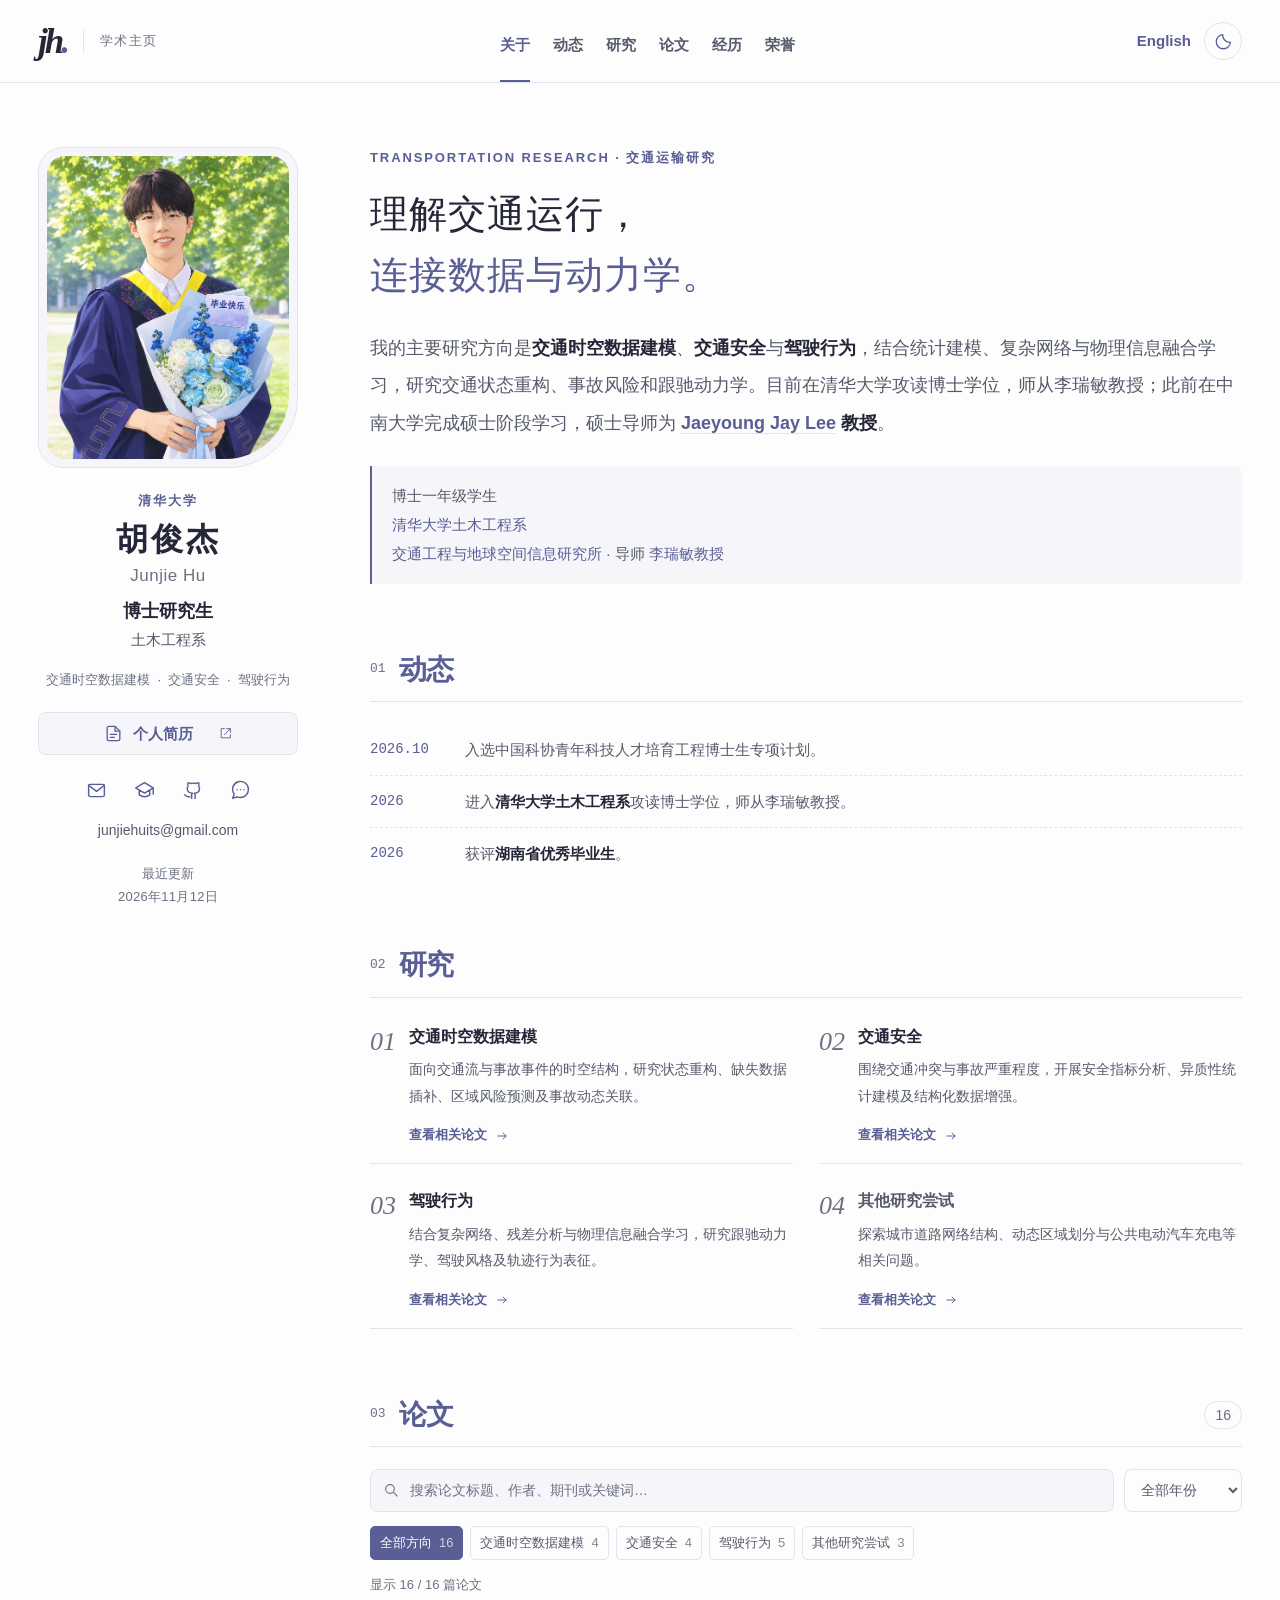
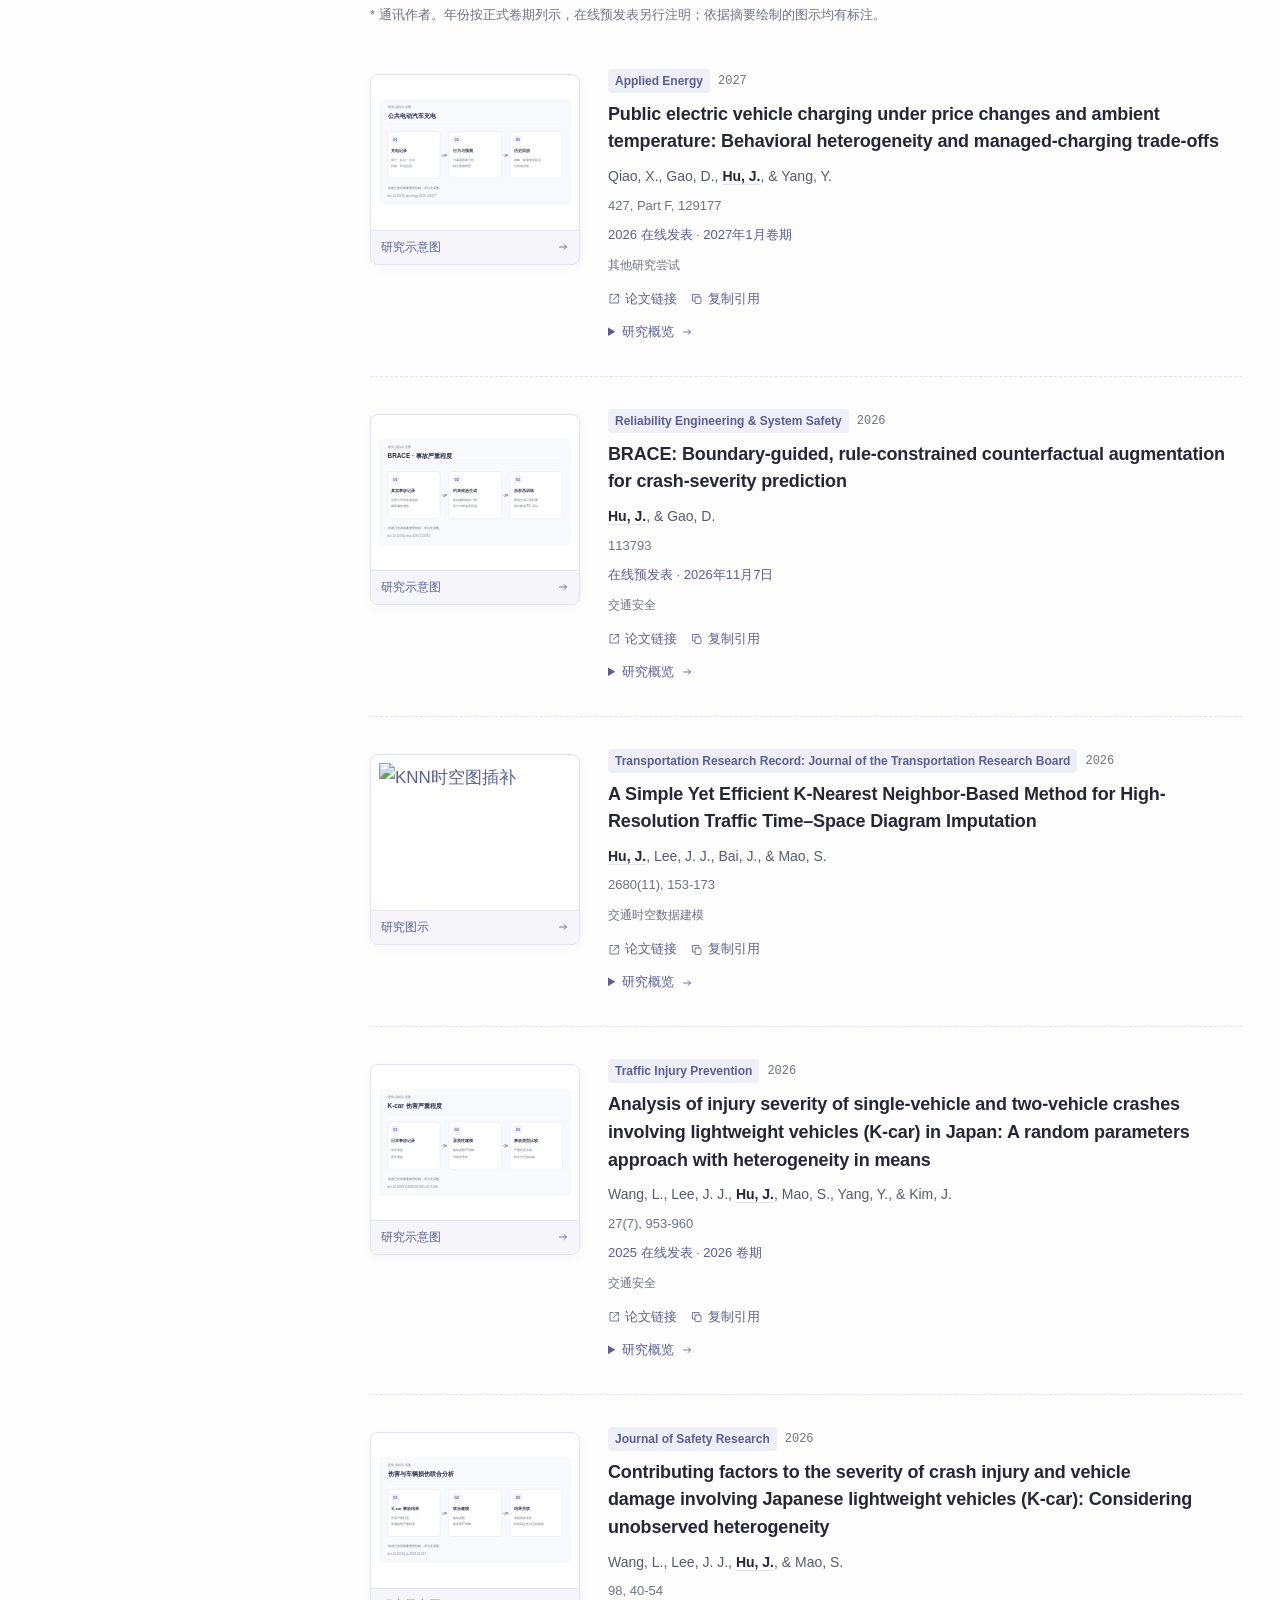
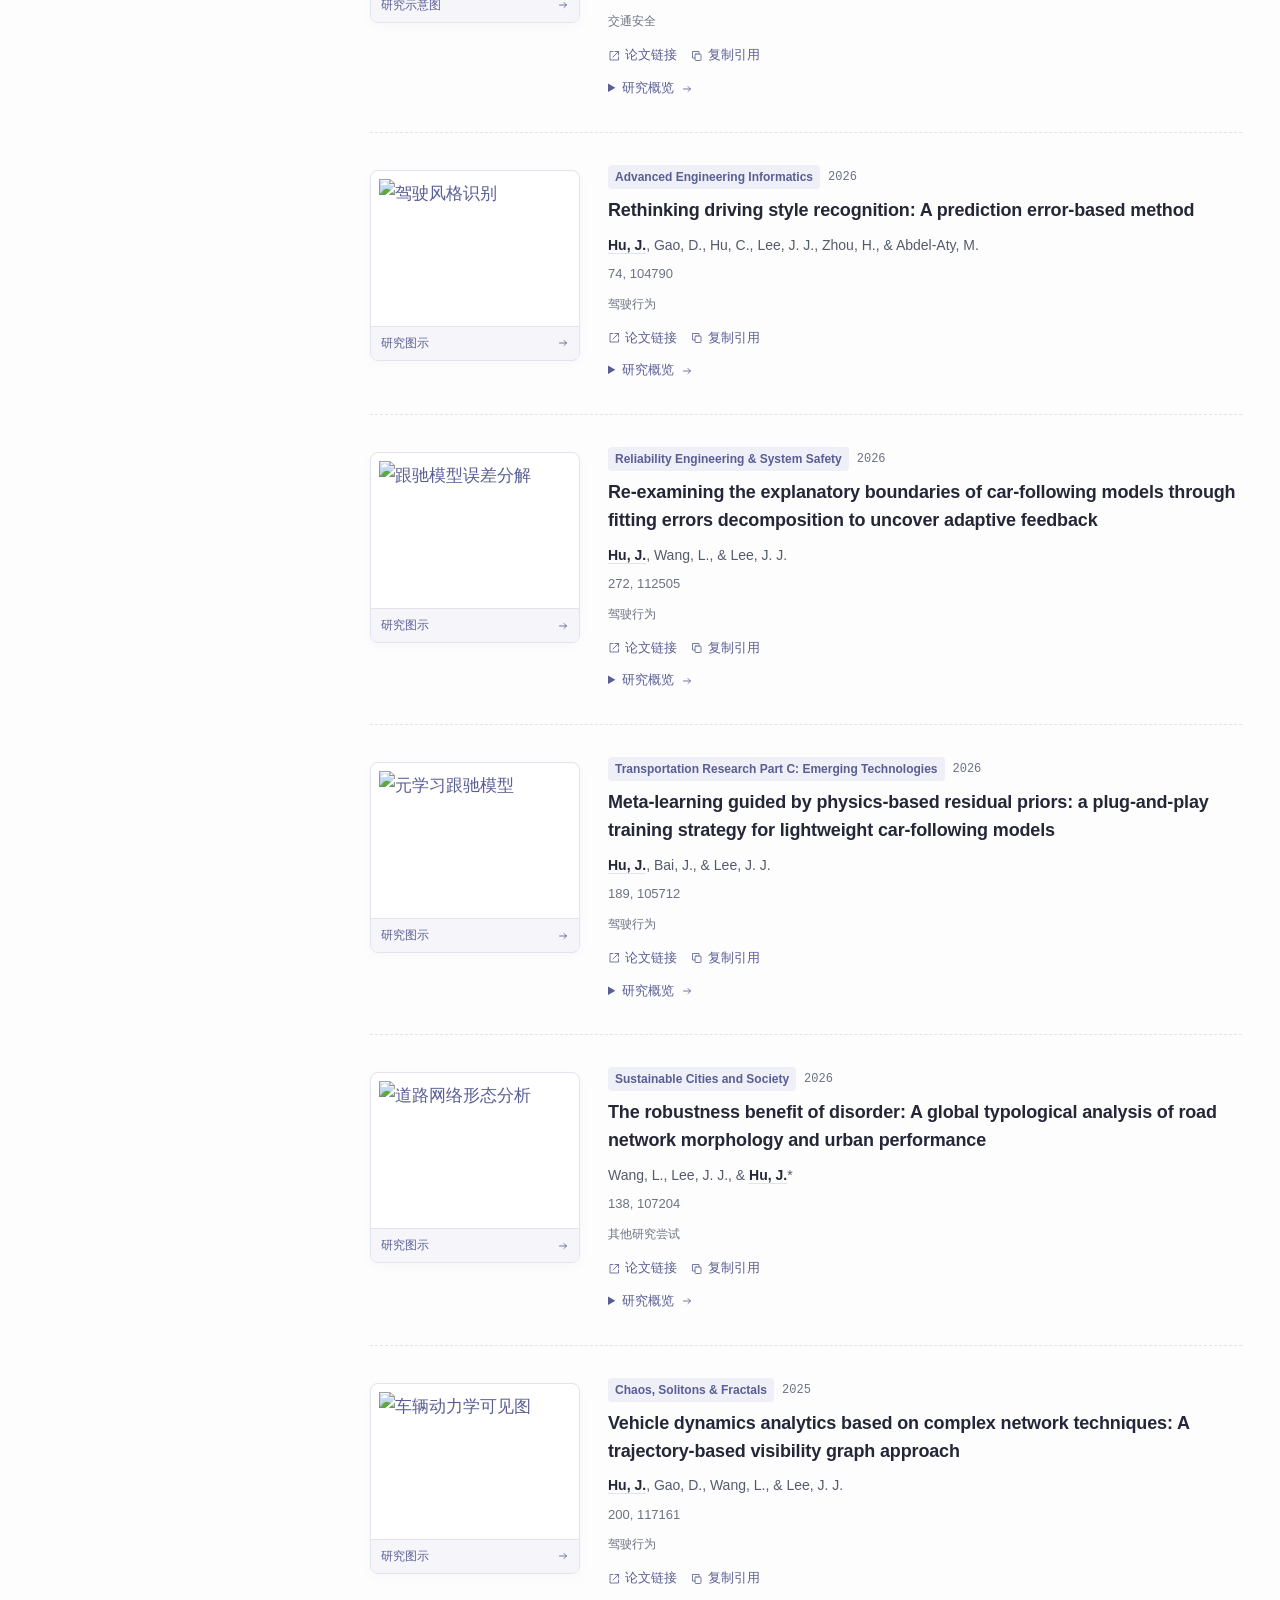
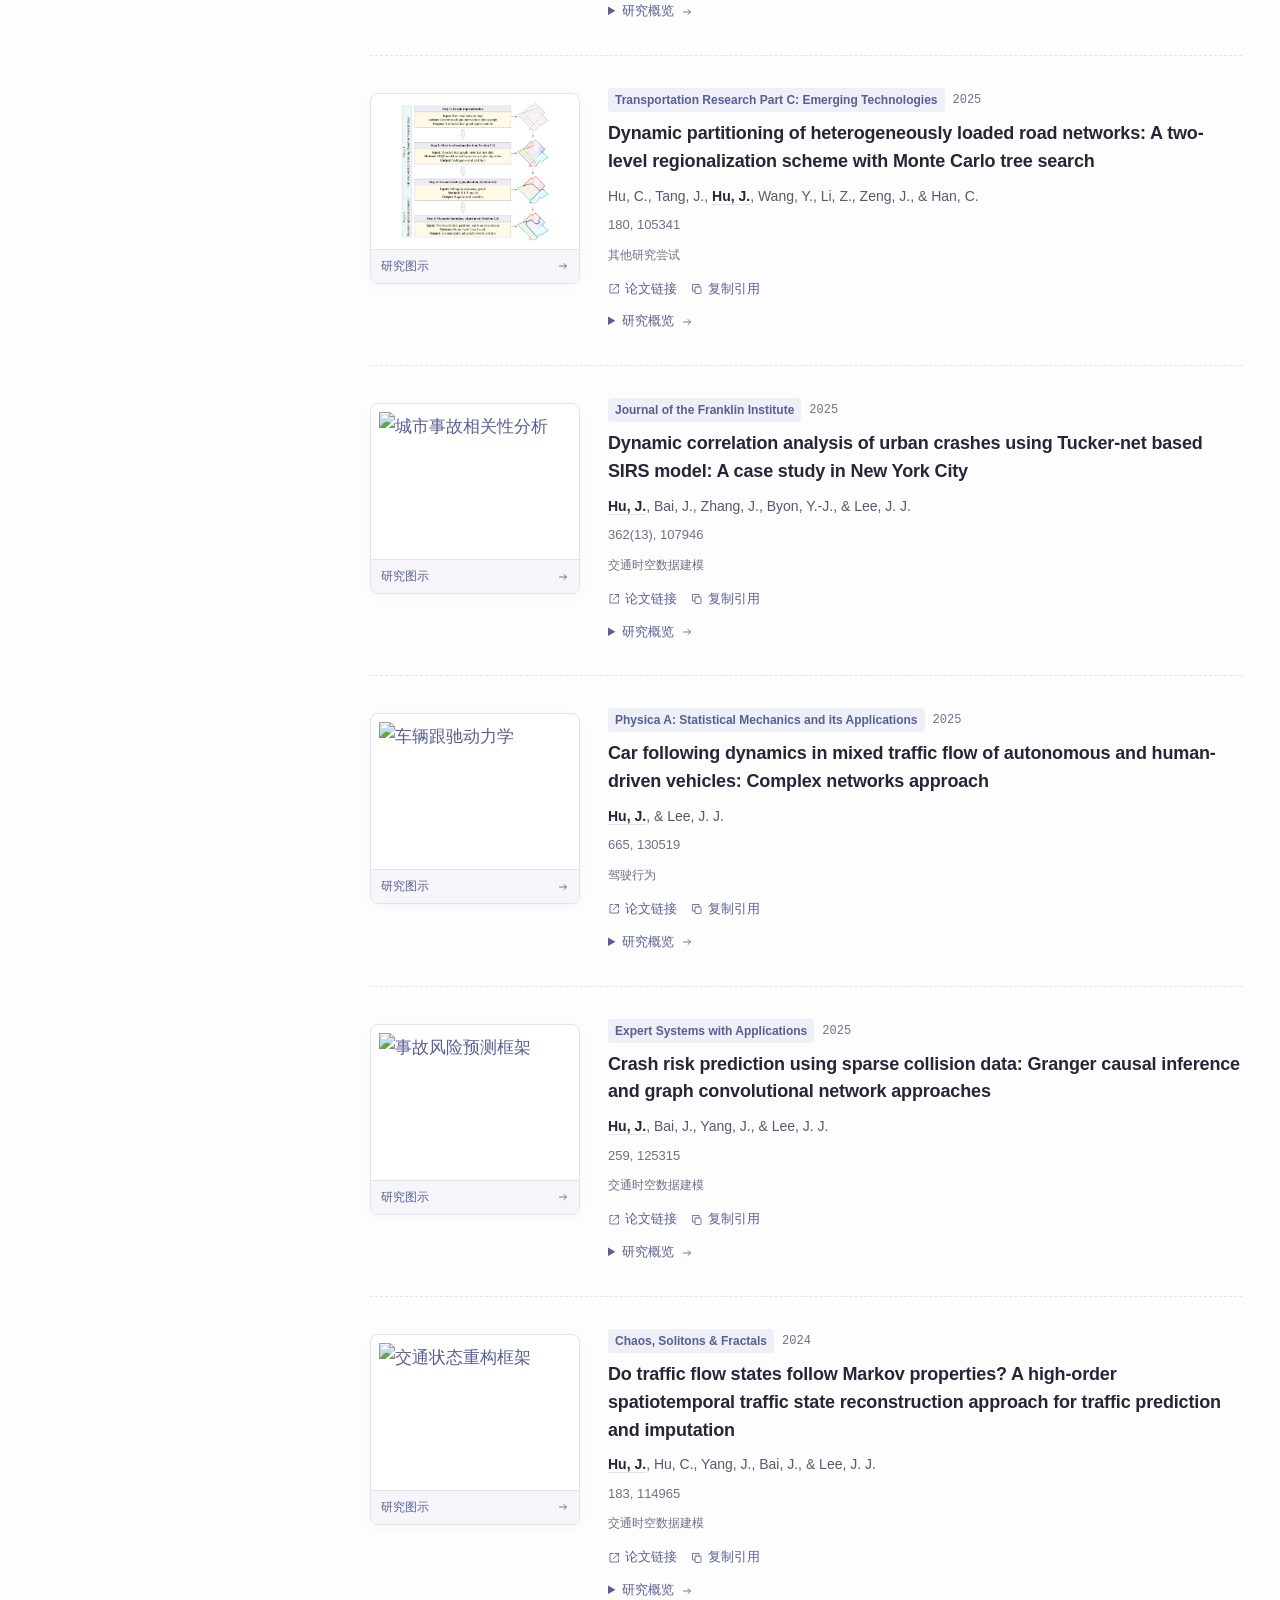
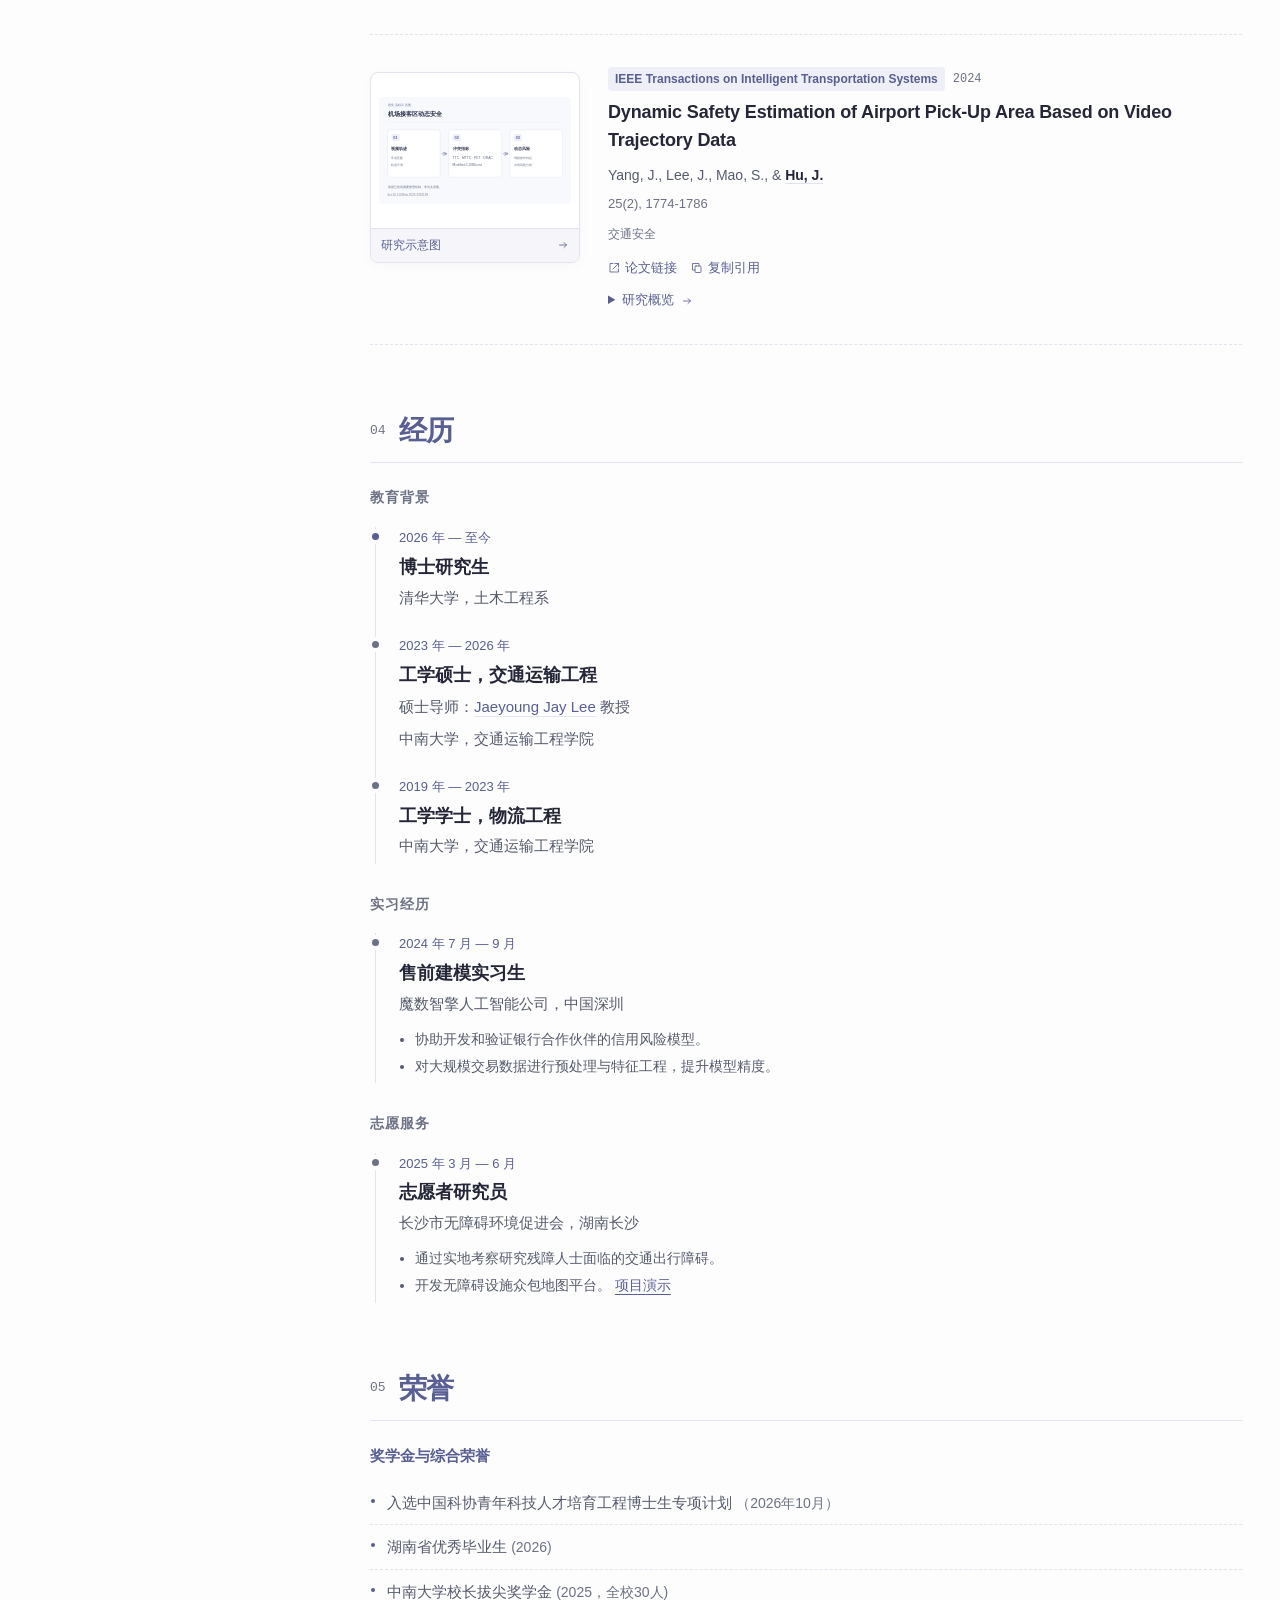
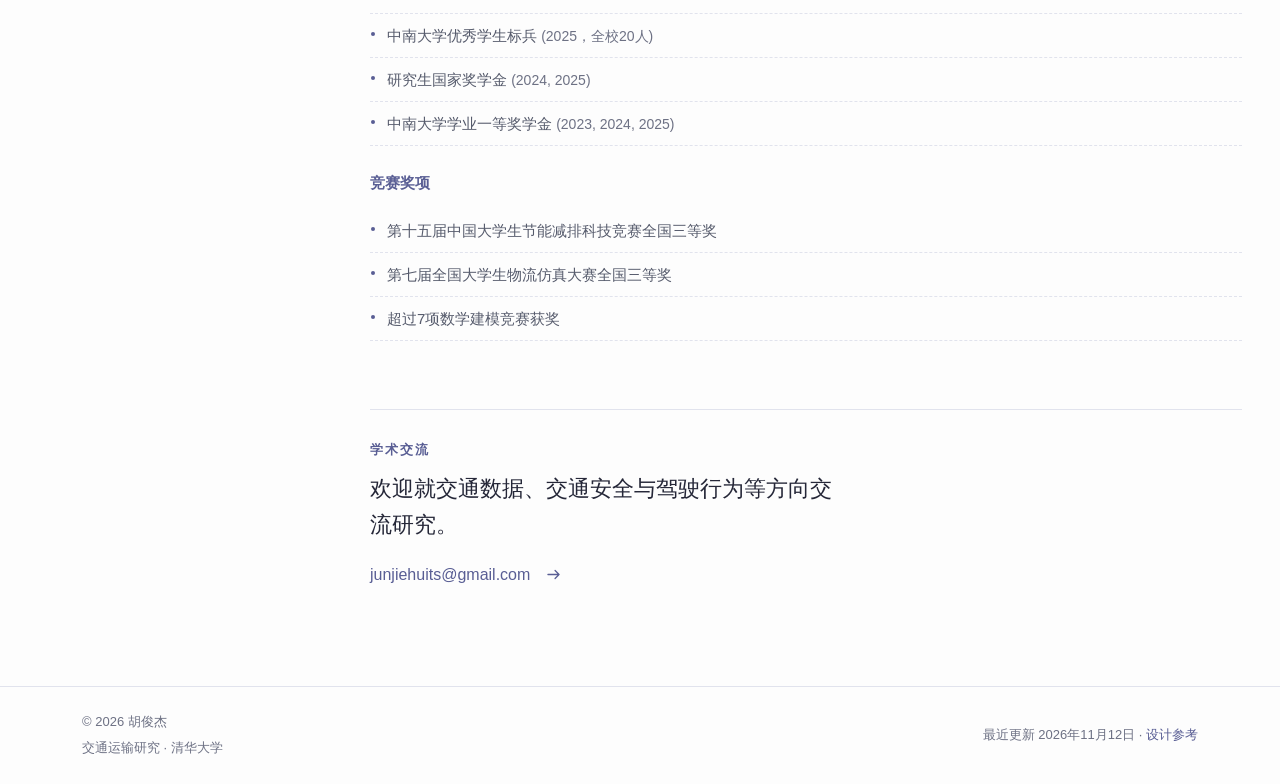
==== commit e6d52ebb: "Separate safety and driving research and regroup spatiotemporal studies" ====
--- a/frontend/index_cn.html
+++ b/frontend/index_cn.html
@@ -2,19 +2,19 @@
 <html lang="zh-CN">
 <head>
   <meta charset="utf-8"><meta name="viewport" content="width=device-width, initial-scale=1">
-  <title>胡俊杰 | 交通运输研究 · 清华大学</title><meta name="description" content="我的主要研究方向是交通时空数据建模与交通安全及驾驶行为，结合统计建模、复杂网络与物理信息融合学习，研究交通状态重构、事故风险和跟驰动力学。目前在清华大学攻读博士学位，师从李瑞敏教授；此前在中南大学完成硕士阶段学习，硕士导师为 Jaeyoung Jay Lee 教授。">
+  <title>胡俊杰 | 交通运输研究 · 清华大学</title><meta name="description" content="我的主要研究方向是交通时空数据建模、交通安全与驾驶行为，结合统计建模、复杂网络与物理信息融合学习，研究交通状态重构、事故风险和跟驰动力学。目前在清华大学攻读博士学位，师从李瑞敏教授；此前在中南大学完成硕士阶段学习，硕士导师为 Jaeyoung Jay Lee 教授。">
   <meta name="theme-color" content="#5b6096"><meta property="og:type" content="profile">
-  <meta property="og:title" content="胡俊杰 | 交通运输研究 · 清华大学"><meta property="og:description" content="我的主要研究方向是交通时空数据建模与交通安全及驾驶行为，结合统计建模、复杂网络与物理信息融合学习，研究交通状态重构、事故风险和跟驰动力学。目前在清华大学攻读博士学位，师从李瑞敏教授；此前在中南大学完成硕士阶段学习，硕士导师为 Jaeyoung Jay Lee 教授。">
+  <meta property="og:title" content="胡俊杰 | 交通运输研究 · 清华大学"><meta property="og:description" content="我的主要研究方向是交通时空数据建模、交通安全与驾驶行为，结合统计建模、复杂网络与物理信息融合学习，研究交通状态重构、事故风险和跟驰动力学。目前在清华大学攻读博士学位，师从李瑞敏教授；此前在中南大学完成硕士阶段学习，硕士导师为 Jaeyoung Jay Lee 教授。">
   <meta property="og:image" content="https://junjiehu-traffic.github.io/junjiehuits/frontend/profile-anime.png"><meta property="og:url" content="https://junjiehu-traffic.github.io/junjiehuits/frontend/index_cn.html">
   <meta property="og:locale" content="zh_CN">
   <meta name="twitter:card" content="summary_large_image">
   <link rel="canonical" href="https://junjiehu-traffic.github.io/junjiehuits/frontend/index_cn.html">
   <link rel="alternate" hreflang="en" href="https://junjiehu-traffic.github.io/junjiehuits/frontend/index.html"><link rel="alternate" hreflang="zh-CN" href="https://junjiehu-traffic.github.io/junjiehuits/frontend/index_cn.html"><link rel="alternate" hreflang="x-default" href="https://junjiehu-traffic.github.io/junjiehuits/frontend/">
   <link rel="icon" href="favicon.svg" type="image/svg+xml">
-  <link rel="stylesheet" href="css/style.css?v=2026-11-12-r3">
-  <script src="js/theme.js?v=2026-11-12-r3"></script>
+  <link rel="stylesheet" href="css/style.css?v=2026-11-12-r4">
+  <script src="js/theme.js?v=2026-11-12-r4"></script>
   <script type="application/ld+json">{"@context": "https://schema.org", "@type": "Person", "name": "Junjie Hu", "alternateName": "胡俊杰", "url": "https://junjiehu-traffic.github.io/junjiehuits/frontend/", "image": "https://junjiehu-traffic.github.io/junjiehuits/frontend/profile-anime.png", "jobTitle": "Ph.D. Student", "affiliation": {"@type": "CollegeOrUniversity", "name": "Tsinghua University"}, "sameAs": ["https://scholar.google.com/citations?user=2Irk2E4AAAAJ", "https://github.com/junjiehu-traffic"]}</script>
-  <script src="js/main.js?v=2026-11-12-r3" defer></script>
+  <script src="js/main.js?v=2026-11-12-r4" defer></script>
 </head>
 <body>
 <a class="skip-link" href="#main">跳转至正文</a>
@@ -27,22 +27,22 @@
   <aside class="profile" aria-label="学术主页">
     <div class="portrait-frame"><img class="portrait" src="profile-anime.png" alt="胡俊杰身着学位服的动漫风格肖像" width="1122" height="1402" fetchpriority="high"></div>
     <div class="profile-info"><p class="profile-kicker">清华大学</p><h1>胡俊杰<span>Junjie Hu</span></h1><p class="profile-role">博士研究生</p><p class="profile-department">土木工程系</p>
-    <div class="profile-topics"><span>交通时空数据建模</span><span>交通安全与驾驶行为</span></div>
+    <div class="profile-topics"><span>交通时空数据建模</span><span>交通安全</span><span>驾驶行为</span></div>
     <a class="cv-link" href="JunjieHu_CV.pdf" target="_blank" rel="noopener"><svg viewBox="0 0 24 24" fill="none" stroke="currentColor" stroke-width="1.65" stroke-linecap="round" stroke-linejoin="round" aria-hidden="true"><path d="M14 3H6a2 2 0 0 0-2 2v14a2 2 0 0 0 2 2h12a2 2 0 0 0 2-2V9z"/><path d="M14 3v6h6M8 13h8M8 17h5"/></svg>个人简历<svg viewBox="0 0 24 24" fill="none" stroke="currentColor" stroke-width="1.65" stroke-linecap="round" stroke-linejoin="round" aria-hidden="true"><path d="M14 3h7v7M21 3 10 14M10 3H4v17h17v-6"/></svg></a>
     <div class="social-links"><a href="mailto:junjiehuits@gmail.com" aria-label="电子邮箱" title="电子邮箱"><svg viewBox="0 0 24 24" fill="none" stroke="currentColor" stroke-width="1.65" stroke-linecap="round" stroke-linejoin="round" aria-hidden="true"><rect x="3" y="5" width="18" height="14" rx="2"/><path d="m3 6 9 7 9-7"/></svg></a><a href="https://scholar.google.com/citations?hl=zh-CN&amp;user=2Irk2E4AAAAJ" target="_blank" rel="noopener" aria-label="谷歌学术" title="谷歌学术"><svg viewBox="0 0 24 24" fill="none" stroke="currentColor" stroke-width="1.65" stroke-linecap="round" stroke-linejoin="round" aria-hidden="true"><path d="m2 9 10-6 10 6-10 6zM6 12v5c4 3 8 3 12 0v-5M22 9v7"/></svg></a><a href="https://github.com/junjiehu-traffic" target="_blank" rel="noopener" aria-label="GitHub" title="GitHub"><svg viewBox="0 0 24 24" fill="none" stroke="currentColor" stroke-width="1.65" stroke-linecap="round" stroke-linejoin="round" aria-hidden="true"><path d="M9 19c-4 1-4-2-6-2m12 4v-4a3 3 0 0 0-1-2c3 0 6-1 6-5a4 4 0 0 0-1-3 4 4 0 0 0 0-4s-1 0-3 1a11 11 0 0 0-6 0C8 3 7 3 7 3a4 4 0 0 0 0 4 4 4 0 0 0-1 3c0 4 3 5 6 5a3 3 0 0 0-1 2v4"/></svg></a><a href="wechat.jpg" class="wechat-link" aria-label="微信" title="微信"><svg viewBox="0 0 24 24" fill="none" stroke="currentColor" stroke-width="1.65" stroke-linecap="round" stroke-linejoin="round" aria-hidden="true"><path d="M21 11a9 9 0 0 1-9 9 11 11 0 0 1-4-.8L3 21l1.8-5A9 9 0 1 1 21 11Z"/><path d="M8 11h.01M12 11h.01M16 11h.01"/></svg></a></div>
     <a class="profile-email" href="mailto:junjiehuits@gmail.com">junjiehuits@gmail.com</a><p class="last-updated">最近更新<time datetime="2026-11-12">2026年11月12日</time></p></div>
   </aside>
   <main id="main">
-    <section id="about" aria-labelledby="about-title" class="about-section"><p class="eyebrow">TRANSPORTATION RESEARCH · 交通运输研究</p><h2 id="about-title">理解交通运行，<br><span>连接数据与动力学。</span></h2><div class="biography"><p>我的主要研究方向是<em>交通时空数据建模</em>与<em>交通安全及驾驶行为</em>，结合统计建模、复杂网络与物理信息融合学习，研究交通状态重构、事故风险和跟驰动力学。目前在清华大学攻读博士学位，师从李瑞敏教授；此前在中南大学完成硕士阶段学习，硕士导师为 <em><a class="advisor-link" href="https://scholar.google.com/citations?user=XH0jqsUAAAAJ&amp;hl=en" target="_blank" rel="noopener" title="Google Scholar — Jaeyoung Jay Lee">Jaeyoung Jay Lee</a> 教授</em>。</p></div><div class="affiliation">博士一年级学生<br/>
+    <section id="about" aria-labelledby="about-title" class="about-section"><p class="eyebrow">TRANSPORTATION RESEARCH · 交通运输研究</p><h2 id="about-title">理解交通运行，<br><span>连接数据与动力学。</span></h2><div class="biography"><p>我的主要研究方向是<em>交通时空数据建模</em>、<em>交通安全</em>与<em>驾驶行为</em>，结合统计建模、复杂网络与物理信息融合学习，研究交通状态重构、事故风险和跟驰动力学。目前在清华大学攻读博士学位，师从李瑞敏教授；此前在中南大学完成硕士阶段学习，硕士导师为 <em><a class="advisor-link" href="https://scholar.google.com/citations?user=XH0jqsUAAAAJ&amp;hl=en" target="_blank" rel="noopener" title="Google Scholar — Jaeyoung Jay Lee">Jaeyoung Jay Lee</a> 教授</em>。</p></div><div class="affiliation">博士一年级学生<br/>
 <a href="https://www.civil.tsinghua.edu.cn/ce/" rel="noopener" target="_blank">清华大学土木工程系</a><br/>
 <a href="https://www.civil.tsinghua.edu.cn/ce/szdw/jiaosh/jtgcydqkjxxyjs.htm" rel="noopener" target="_blank">交通工程与地球空间信息研究所</a>
         · 导师 <a href="https://www.civil.tsinghua.edu.cn/ce/info/1135/1874.htm" rel="noopener" target="_blank">李瑞敏教授</a></div></section>
     <section id="news" aria-labelledby="heading-news"><div class="section-heading"><h2 id="heading-news"><span class="section-number" aria-hidden="true">01</span>动态</h2></div><ol class="news-list"><li><time datetime="2026-10">2026.10</time><p>入选中国科协青年科技人才培育工程博士生专项计划。</p></li><li><time datetime="2026">2026</time><p>进入<strong>清华大学土木工程系</strong>攻读博士学位，师从李瑞敏教授。</p></li><li><time datetime="2026">2026</time><p>获评<strong>湖南省优秀毕业生</strong>。</p></li></ol></section>
-    <section id="research" aria-labelledby="heading-research"><div class="section-heading"><h2 id="heading-research"><span class="section-number" aria-hidden="true">02</span>研究</h2></div><div class="research-grid"><a class="research-item" href="#publications" data-research="0"><span class="research-index">01</span><div><h3>交通时空数据建模</h3><p>面向稀疏观测，利用时空结构开展交通状态重构、预测与高效缺失数据插补。</p><span class="research-link">查看相关论文 <svg viewBox="0 0 24 24" fill="none" stroke="currentColor" stroke-width="1.65" stroke-linecap="round" stroke-linejoin="round" aria-hidden="true"><path d="M5 12h14m-5-5 5 5-5 5"/></svg></span></div></a><a class="research-item" href="#publications" data-research="1"><span class="research-index">02</span><div><h3>交通安全与驾驶行为</h3><p>结合统计建模、轨迹网络与物理信息融合学习，研究事故风险、伤害严重程度及驾驶行为异质性。</p><span class="research-link">查看相关论文 <svg viewBox="0 0 24 24" fill="none" stroke="currentColor" stroke-width="1.65" stroke-linecap="round" stroke-linejoin="round" aria-hidden="true"><path d="M5 12h14m-5-5 5 5-5 5"/></svg></span></div></a><a class="research-item" href="#publications" data-research="2"><span class="research-index">03</span><div><h3>其他研究尝试</h3><p>探索城市道路网络结构、动态区域划分与公共电动汽车充电等相关问题。</p><span class="research-link">查看相关论文 <svg viewBox="0 0 24 24" fill="none" stroke="currentColor" stroke-width="1.65" stroke-linecap="round" stroke-linejoin="round" aria-hidden="true"><path d="M5 12h14m-5-5 5 5-5 5"/></svg></span></div></a></div></section>
+    <section id="research" aria-labelledby="heading-research"><div class="section-heading"><h2 id="heading-research"><span class="section-number" aria-hidden="true">02</span>研究</h2></div><div class="research-grid"><a class="research-item" href="#publications" data-research="0"><span class="research-index">01</span><div><h3>交通时空数据建模</h3><p>面向交通流与事故事件的时空结构，研究状态重构、缺失数据插补、区域风险预测及事故动态关联。</p><span class="research-link">查看相关论文 <svg viewBox="0 0 24 24" fill="none" stroke="currentColor" stroke-width="1.65" stroke-linecap="round" stroke-linejoin="round" aria-hidden="true"><path d="M5 12h14m-5-5 5 5-5 5"/></svg></span></div></a><a class="research-item" href="#publications" data-research="1"><span class="research-index">02</span><div><h3>交通安全</h3><p>围绕交通冲突与事故严重程度，开展安全指标分析、异质性统计建模及结构化数据增强。</p><span class="research-link">查看相关论文 <svg viewBox="0 0 24 24" fill="none" stroke="currentColor" stroke-width="1.65" stroke-linecap="round" stroke-linejoin="round" aria-hidden="true"><path d="M5 12h14m-5-5 5 5-5 5"/></svg></span></div></a><a class="research-item" href="#publications" data-research="2"><span class="research-index">03</span><div><h3>驾驶行为</h3><p>结合复杂网络、残差分析与物理信息融合学习，研究跟驰动力学、驾驶风格及轨迹行为表征。</p><span class="research-link">查看相关论文 <svg viewBox="0 0 24 24" fill="none" stroke="currentColor" stroke-width="1.65" stroke-linecap="round" stroke-linejoin="round" aria-hidden="true"><path d="M5 12h14m-5-5 5 5-5 5"/></svg></span></div></a><a class="research-item" href="#publications" data-research="3"><span class="research-index">04</span><div><h3>其他研究尝试</h3><p>探索城市道路网络结构、动态区域划分与公共电动汽车充电等相关问题。</p><span class="research-link">查看相关论文 <svg viewBox="0 0 24 24" fill="none" stroke="currentColor" stroke-width="1.65" stroke-linecap="round" stroke-linejoin="round" aria-hidden="true"><path d="M5 12h14m-5-5 5 5-5 5"/></svg></span></div></a></div></section>
     <section id="publications" aria-labelledby="heading-publications"><div class="section-heading"><h2 id="heading-publications"><span class="section-number" aria-hidden="true">03</span>论文</h2><span class="section-count">16</span></div>
       <div class="publication-tools enhanced"><div class="search-row"><label class="search-field"><svg viewBox="0 0 24 24" fill="none" stroke="currentColor" stroke-width="1.65" stroke-linecap="round" stroke-linejoin="round" aria-hidden="true"><circle cx="10.5" cy="10.5" r="6.5"/><path d="m16 16 5 5"/></svg><span class="sr-only">检索学术论文</span><input id="publication-search" type="search" placeholder="搜索论文标题、作者、期刊或关键词…" autocomplete="off"></label><label class="year-field"><span class="sr-only">年份</span><select id="year-filter" aria-label="年份"><option value="all">全部年份</option><option>2027</option><option>2026</option><option>2025</option><option>2024</option></select></label></div>
-      <div class="topic-filters" role="group" aria-label="研究"><button type="button" data-filter="all" aria-pressed="true">全部方向<span>16</span></button><button type="button" data-filter="0" aria-pressed="false">交通时空数据建模<span>2</span></button><button type="button" data-filter="1" aria-pressed="false">交通安全与驾驶行为<span>11</span></button><button type="button" data-filter="2" aria-pressed="false">其他研究尝试<span>3</span></button></div><div class="results-row"><p id="result-count" role="status" aria-live="polite">显示全部 16 篇论文</p><button id="reset-filters" type="button" hidden>重置筛选</button></div></div>
-      <p class="publication-note">* 通讯作者。年份按正式卷期列示，在线预发表另行注明；依据摘要绘制的图示均有标注。</p><div class="publications-list"><article class="paper" id="paper-15" data-topic="2" data-year="2027" data-citation="Qiao, X., Gao, D., Hu, J., &amp; Yang, Y. (2027). Public electric vehicle charging under price changes and ambient temperature: Behavioral heterogeneity and managed-charging trade-offs. Applied Energy, 427, Part F, 129177. https://doi.org/10.1016/j.apenergy.2026.129177">
+      <div class="topic-filters" role="group" aria-label="研究"><button type="button" data-filter="all" aria-pressed="true">全部方向<span>16</span></button><button type="button" data-filter="0" aria-pressed="false">交通时空数据建模<span>4</span></button><button type="button" data-filter="1" aria-pressed="false">交通安全<span>4</span></button><button type="button" data-filter="2" aria-pressed="false">驾驶行为<span>5</span></button><button type="button" data-filter="3" aria-pressed="false">其他研究尝试<span>3</span></button></div><div class="results-row"><p id="result-count" role="status" aria-live="polite">显示全部 16 篇论文</p><button id="reset-filters" type="button" hidden>重置筛选</button></div></div>
+      <p class="publication-note">* 通讯作者。年份按正式卷期列示，在线预发表另行注明；依据摘要绘制的图示均有标注。</p><div class="publications-list"><article class="paper" id="paper-15" data-topic="3" data-year="2027" data-citation="Qiao, X., Gao, D., Hu, J., &amp; Yang, Y. (2027). Public electric vehicle charging under price changes and ambient temperature: Behavioral heterogeneity and managed-charging trade-offs. Applied Energy, 427, Part F, 129177. https://doi.org/10.1016/j.apenergy.2026.129177">
       <a class="paper-thumbnail" href="images/schematic-15-zh.svg" data-preview="15" aria-label="研究概览: Public electric vehicle charging under price changes and ambient temperature: Behavioral heterogeneity and managed-charging trade-offs"><img src="images/schematic-15-zh.svg" alt="公共电动汽车充电——依据摘要绘制的示意图" loading="lazy" decoding="async"><span>研究示意图 <svg viewBox="0 0 24 24" fill="none" stroke="currentColor" stroke-width="1.65" stroke-linecap="round" stroke-linejoin="round" aria-hidden="true"><path d="M5 12h14m-5-5 5 5-5 5"/></svg></span></a><div class="paper-content">
         <div class="paper-venue"><span>Applied Energy</span><time>2027</time></div>
         <h3><a href="https://doi.org/10.1016/j.apenergy.2026.129177" target="_blank" rel="noopener">Public electric vehicle charging under price changes and ambient temperature: Behavioral heterogeneity and managed-charging trade-offs</a></h3>
@@ -57,7 +57,7 @@
         <h3><a href="https://doi.org/10.1016/j.ress.2026.113793" target="_blank" rel="noopener">BRACE: Boundary-guided, rule-constrained counterfactual augmentation for crash-severity prediction</a></h3>
         <p class="paper-authors"><strong>Hu, J.</strong>, &amp; Gao, D.</p>
         <p class="paper-bibliographic">113793</p><p class="paper-status">在线预发表 · 2026年11月7日</p>
-        <p class="paper-topic">交通安全与驾驶行为</p>
+        <p class="paper-topic">交通安全</p>
         <div class="paper-actions"><a href="https://doi.org/10.1016/j.ress.2026.113793" target="_blank" rel="noopener"><svg viewBox="0 0 24 24" fill="none" stroke="currentColor" stroke-width="1.65" stroke-linecap="round" stroke-linejoin="round" aria-hidden="true"><path d="M14 3h7v7M21 3 10 14M10 3H4v17h17v-6"/></svg>论文链接</a><button class="copy-citation enhanced" type="button"><svg viewBox="0 0 24 24" fill="none" stroke="currentColor" stroke-width="1.65" stroke-linecap="round" stroke-linejoin="round" aria-hidden="true"><rect x="8" y="8" width="12" height="13" rx="2"/><path d="M16 8V3H3v13h5"/></svg>复制引用</button></div>
         <details class="paper-details"><summary>研究概览 <svg viewBox="0 0 24 24" fill="none" stroke="currentColor" stroke-width="1.65" stroke-linecap="round" stroke-linejoin="round" aria-hidden="true"><path d="M5 12h14m-5-5 5 5-5 5"/></svg></summary><div class="detail-content"><h4>研究概述</h4><p>BRACE 生成稀疏且符合编码规则的反事实事故记录，并在再训练中降低合成记录权重。五个加州县的数据评估显示，相对 SMOTEN 与 TVAE 的 F1 改善证据最明确；模型响应分析用于解释预测关联，不作因果效应解释。</p><figure><a href="images/schematic-16-zh.svg" target="_blank" rel="noopener" title="查看完整图示"><img src="images/schematic-16-zh.svg" alt="BRACE · 事故严重程度——依据摘要绘制的示意图" loading="lazy"></a><figcaption>依据已发表摘要整理绘制的研究示意图，非论文原图。 <a href="https://doi.org/10.1016/j.ress.2026.113793" target="_blank" rel="noopener">来源</a></figcaption></figure></div></details>
       </div></article><article class="paper" id="paper-2" data-topic="0" data-year="2026" data-citation="Hu, J., Lee, J. J., Bai, J., &amp; Mao, S. (2026). A Simple Yet Efficient K-Nearest Neighbor-Based Method for High-Resolution Traffic Time–Space Diagram Imputation. Transportation Research Record: Journal of the Transportation Research Board, 2680(11), 153-173. https://doi.org/10.1177/03611981261419011">
@@ -75,7 +75,7 @@
         <h3><a href="https://doi.org/10.1080/15389588.2025.2571048" target="_blank" rel="noopener">Analysis of injury severity of single-vehicle and two-vehicle crashes involving lightweight vehicles (K-car) in Japan: A random parameters approach with heterogeneity in means</a></h3>
         <p class="paper-authors">Wang, L., Lee, J. J., <strong>Hu, J.</strong>, Mao, S., Yang, Y., &amp; Kim, J.</p>
         <p class="paper-bibliographic">27(7), 953-960</p><p class="paper-status">2025 在线发表 · 2026 卷期</p>
-        <p class="paper-topic">交通安全与驾驶行为</p>
+        <p class="paper-topic">交通安全</p>
         <div class="paper-actions"><a href="https://doi.org/10.1080/15389588.2025.2571048" target="_blank" rel="noopener"><svg viewBox="0 0 24 24" fill="none" stroke="currentColor" stroke-width="1.65" stroke-linecap="round" stroke-linejoin="round" aria-hidden="true"><path d="M14 3h7v7M21 3 10 14M10 3H4v17h17v-6"/></svg>论文链接</a><button class="copy-citation enhanced" type="button"><svg viewBox="0 0 24 24" fill="none" stroke="currentColor" stroke-width="1.65" stroke-linecap="round" stroke-linejoin="round" aria-hidden="true"><rect x="8" y="8" width="12" height="13" rx="2"/><path d="M16 8V3H3v13h5"/></svg>复制引用</button></div>
         <details class="paper-details"><summary>研究概览 <svg viewBox="0 0 24 24" fill="none" stroke="currentColor" stroke-width="1.65" stroke-linecap="round" stroke-linejoin="round" aria-hidden="true"><path d="M5 12h14m-5-5 5 5-5 5"/></svg></summary><div class="detail-content"><h4>研究概述</h4><p>比较日本 K-car 单车与双车事故中的伤害严重程度因素，利用均值异质性随机参数 Probit 模型及样本外迁移检验，考察不同事故类型的差异。</p><figure><a href="images/schematic-6-zh.svg" target="_blank" rel="noopener" title="查看完整图示"><img src="images/schematic-6-zh.svg" alt="K-car 伤害严重程度——依据摘要绘制的示意图" loading="lazy"></a><figcaption>依据已发表摘要整理绘制的研究示意图，非论文原图。 <a href="https://doi.org/10.1080/15389588.2025.2571048" target="_blank" rel="noopener">来源</a></figcaption></figure></div></details>
       </div></article><article class="paper" id="paper-7" data-topic="1" data-year="2026" data-citation="Wang, L., Lee, J. J., Hu, J., &amp; Mao, S. (2026). Contributing factors to the severity of crash injury and vehicle damage involving Japanese lightweight vehicles (K-car): Considering unobserved heterogeneity. Journal of Safety Research, 98, 40-54. https://doi.org/10.1016/j.jsr.2026.05.017">
@@ -84,37 +84,37 @@
         <h3><a href="https://doi.org/10.1016/j.jsr.2026.05.017" target="_blank" rel="noopener">Contributing factors to the severity of crash injury and vehicle damage involving Japanese lightweight vehicles (K-car): Considering unobserved heterogeneity</a></h3>
         <p class="paper-authors">Wang, L., Lee, J. J., <strong>Hu, J.</strong>, &amp; Mao, S.</p>
         <p class="paper-bibliographic">98, 40-54</p>
-        <p class="paper-topic">交通安全与驾驶行为</p>
+        <p class="paper-topic">交通安全</p>
         <div class="paper-actions"><a href="https://doi.org/10.1016/j.jsr.2026.05.017" target="_blank" rel="noopener"><svg viewBox="0 0 24 24" fill="none" stroke="currentColor" stroke-width="1.65" stroke-linecap="round" stroke-linejoin="round" aria-hidden="true"><path d="M14 3h7v7M21 3 10 14M10 3H4v17h17v-6"/></svg>论文链接</a><button class="copy-citation enhanced" type="button"><svg viewBox="0 0 24 24" fill="none" stroke="currentColor" stroke-width="1.65" stroke-linecap="round" stroke-linejoin="round" aria-hidden="true"><rect x="8" y="8" width="12" height="13" rx="2"/><path d="M16 8V3H3v13h5"/></svg>复制引用</button></div>
         <details class="paper-details"><summary>研究概览 <svg viewBox="0 0 24 24" fill="none" stroke="currentColor" stroke-width="1.65" stroke-linecap="round" stroke-linejoin="round" aria-hidden="true"><path d="M5 12h14m-5-5 5 5-5 5"/></svg></summary><div class="detail-content"><h4>研究概述</h4><p>采用具有均值异质性的随机参数双变量 Probit 模型，联合分析日本轻型车辆事故中的伤害与车辆损伤严重程度，并通过时间稳定性与样本外分析考察结果间关联及未观测异质性。</p><figure><a href="images/schematic-7-zh.svg" target="_blank" rel="noopener" title="查看完整图示"><img src="images/schematic-7-zh.svg" alt="伤害与车辆损伤联合分析——依据摘要绘制的示意图" loading="lazy"></a><figcaption>依据已发表摘要整理绘制的研究示意图，非论文原图。 <a href="https://doi.org/10.1016/j.jsr.2026.05.017" target="_blank" rel="noopener">来源</a></figcaption></figure></div></details>
-      </div></article><article class="paper" id="paper-10" data-topic="1" data-year="2026" data-citation="Hu, J., Gao, D., Hu, C., Lee, J. J., Zhou, H., &amp; Abdel-Aty, M. (2026). Rethinking driving style recognition: A prediction error-based method. Advanced Engineering Informatics, 74, 104790. https://doi.org/10.1016/j.aei.2026.104790">
+      </div></article><article class="paper" id="paper-10" data-topic="2" data-year="2026" data-citation="Hu, J., Gao, D., Hu, C., Lee, J. J., Zhou, H., &amp; Abdel-Aty, M. (2026). Rethinking driving style recognition: A prediction error-based method. Advanced Engineering Informatics, 74, 104790. https://doi.org/10.1016/j.aei.2026.104790">
       <a class="paper-thumbnail" href="images/fig10.jpg" data-preview="10" aria-label="研究概览: Rethinking driving style recognition: A prediction error-based method"><img src="images/fig10.jpg" alt="驾驶风格识别" loading="lazy" decoding="async"><span>研究图示 <svg viewBox="0 0 24 24" fill="none" stroke="currentColor" stroke-width="1.65" stroke-linecap="round" stroke-linejoin="round" aria-hidden="true"><path d="M5 12h14m-5-5 5 5-5 5"/></svg></span></a><div class="paper-content">
         <div class="paper-venue"><span>Advanced Engineering Informatics</span><time>2026</time></div>
         <h3><a href="https://doi.org/10.1016/j.aei.2026.104790" target="_blank" rel="noopener">Rethinking driving style recognition: A prediction error-based method</a></h3>
         <p class="paper-authors"><strong>Hu, J.</strong>, Gao, D., Hu, C., Lee, J. J., Zhou, H., &amp; Abdel-Aty, M.</p>
         <p class="paper-bibliographic">74, 104790</p>
-        <p class="paper-topic">交通安全与驾驶行为</p>
+        <p class="paper-topic">驾驶行为</p>
         <div class="paper-actions"><a href="https://doi.org/10.1016/j.aei.2026.104790" target="_blank" rel="noopener"><svg viewBox="0 0 24 24" fill="none" stroke="currentColor" stroke-width="1.65" stroke-linecap="round" stroke-linejoin="round" aria-hidden="true"><path d="M14 3h7v7M21 3 10 14M10 3H4v17h17v-6"/></svg>论文链接</a><button class="copy-citation enhanced" type="button"><svg viewBox="0 0 24 24" fill="none" stroke="currentColor" stroke-width="1.65" stroke-linecap="round" stroke-linejoin="round" aria-hidden="true"><rect x="8" y="8" width="12" height="13" rx="2"/><path d="M16 8V3H3v13h5"/></svg>复制引用</button></div>
         <details class="paper-details"><summary>研究概览 <svg viewBox="0 0 24 24" fill="none" stroke="currentColor" stroke-width="1.65" stroke-linecap="round" stroke-linejoin="round" aria-hidden="true"><path d="M5 12h14m-5-5 5 5-5 5"/></svg></summary><div class="detail-content"><h4>研究概述</h4><p>利用融合注意力与卷积社会池化的轨迹预测模型，通过预测误差聚类识别驾驶风格，并在 NGSIM 不同交通密度场景下，以独立运动学及安全指标开展事后验证。</p><figure><a href="images/fig10.jpg" target="_blank" rel="noopener" title="查看完整图示"><img src="images/fig10.jpg" alt="驾驶风格识别" loading="lazy"></a><figcaption>原个人网站提供的研究图示。Rethinking driving style recognition: A prediction error-based method</figcaption></figure></div></details>
-      </div></article><article class="paper" id="paper-11" data-topic="1" data-year="2026" data-citation="Hu, J., Wang, L., &amp; Lee, J. J. (2026). Re-examining the explanatory boundaries of car-following models through fitting errors decomposition to uncover adaptive feedback. Reliability Engineering &amp; System Safety, 272, 112505. https://doi.org/10.1016/j.ress.2026.112505">
+      </div></article><article class="paper" id="paper-11" data-topic="2" data-year="2026" data-citation="Hu, J., Wang, L., &amp; Lee, J. J. (2026). Re-examining the explanatory boundaries of car-following models through fitting errors decomposition to uncover adaptive feedback. Reliability Engineering &amp; System Safety, 272, 112505. https://doi.org/10.1016/j.ress.2026.112505">
       <a class="paper-thumbnail" href="images/fig11.jpg" data-preview="11" aria-label="研究概览: Re-examining the explanatory boundaries of car-following models through fitting errors decomposition to uncover adaptive feedback"><img src="images/fig11.jpg" alt="跟驰模型误差分解" loading="lazy" decoding="async"><span>研究图示 <svg viewBox="0 0 24 24" fill="none" stroke="currentColor" stroke-width="1.65" stroke-linecap="round" stroke-linejoin="round" aria-hidden="true"><path d="M5 12h14m-5-5 5 5-5 5"/></svg></span></a><div class="paper-content">
         <div class="paper-venue"><span>Reliability Engineering &amp; System Safety</span><time>2026</time></div>
         <h3><a href="https://doi.org/10.1016/j.ress.2026.112505" target="_blank" rel="noopener">Re-examining the explanatory boundaries of car-following models through fitting errors decomposition to uncover adaptive feedback</a></h3>
         <p class="paper-authors"><strong>Hu, J.</strong>, Wang, L., &amp; Lee, J. J.</p>
         <p class="paper-bibliographic">272, 112505</p>
-        <p class="paper-topic">交通安全与驾驶行为</p>
+        <p class="paper-topic">驾驶行为</p>
         <div class="paper-actions"><a href="https://doi.org/10.1016/j.ress.2026.112505" target="_blank" rel="noopener"><svg viewBox="0 0 24 24" fill="none" stroke="currentColor" stroke-width="1.65" stroke-linecap="round" stroke-linejoin="round" aria-hidden="true"><path d="M14 3h7v7M21 3 10 14M10 3H4v17h17v-6"/></svg>论文链接</a><button class="copy-citation enhanced" type="button"><svg viewBox="0 0 24 24" fill="none" stroke="currentColor" stroke-width="1.65" stroke-linecap="round" stroke-linejoin="round" aria-hidden="true"><rect x="8" y="8" width="12" height="13" rx="2"/><path d="M16 8V3H3v13h5"/></svg>复制引用</button></div>
         <details class="paper-details"><summary>研究概览 <svg viewBox="0 0 24 24" fill="none" stroke="currentColor" stroke-width="1.65" stroke-linecap="round" stroke-linejoin="round" aria-hidden="true"><path d="M5 12h14m-5-5 5 5-5 5"/></svg></summary><div class="detail-content"><h4>研究概述</h4><p>利用不可观测分量模型将跟驰残差分解为结构性与随机分量，在四组数据上分析状态依赖与方向性关系，并通过误差补偿改善模型拟合。</p><figure><a href="images/fig11.jpg" target="_blank" rel="noopener" title="查看完整图示"><img src="images/fig11.jpg" alt="跟驰模型误差分解" loading="lazy"></a><figcaption>原个人网站提供的研究图示。Re-examining the explanatory boundaries of car-following models through fitting errors decomposition to uncover adaptive feedback</figcaption></figure></div></details>
-      </div></article><article class="paper" id="paper-12" data-topic="1" data-year="2026" data-citation="Hu, J., Bai, J., &amp; Lee, J. J. (2026). Meta-learning guided by physics-based residual priors: a plug-and-play training strategy for lightweight car-following models. Transportation Research Part C: Emerging Technologies, 189, 105712. https://doi.org/10.1016/j.trc.2026.105712">
+      </div></article><article class="paper" id="paper-12" data-topic="2" data-year="2026" data-citation="Hu, J., Bai, J., &amp; Lee, J. J. (2026). Meta-learning guided by physics-based residual priors: a plug-and-play training strategy for lightweight car-following models. Transportation Research Part C: Emerging Technologies, 189, 105712. https://doi.org/10.1016/j.trc.2026.105712">
       <a class="paper-thumbnail" href="images/fig12.jpg" data-preview="12" aria-label="研究概览: Meta-learning guided by physics-based residual priors: a plug-and-play training strategy for lightweight car-following models"><img src="images/fig12.jpg" alt="元学习跟驰模型" loading="lazy" decoding="async"><span>研究图示 <svg viewBox="0 0 24 24" fill="none" stroke="currentColor" stroke-width="1.65" stroke-linecap="round" stroke-linejoin="round" aria-hidden="true"><path d="M5 12h14m-5-5 5 5-5 5"/></svg></span></a><div class="paper-content">
         <div class="paper-venue"><span>Transportation Research Part C: Emerging Technologies</span><time>2026</time></div>
         <h3><a href="https://doi.org/10.1016/j.trc.2026.105712" target="_blank" rel="noopener">Meta-learning guided by physics-based residual priors: a plug-and-play training strategy for lightweight car-following models</a></h3>
         <p class="paper-authors"><strong>Hu, J.</strong>, Bai, J., &amp; Lee, J. J.</p>
         <p class="paper-bibliographic">189, 105712</p>
-        <p class="paper-topic">交通安全与驾驶行为</p>
+        <p class="paper-topic">驾驶行为</p>
         <div class="paper-actions"><a href="https://doi.org/10.1016/j.trc.2026.105712" target="_blank" rel="noopener"><svg viewBox="0 0 24 24" fill="none" stroke="currentColor" stroke-width="1.65" stroke-linecap="round" stroke-linejoin="round" aria-hidden="true"><path d="M14 3h7v7M21 3 10 14M10 3H4v17h17v-6"/></svg>论文链接</a><button class="copy-citation enhanced" type="button"><svg viewBox="0 0 24 24" fill="none" stroke="currentColor" stroke-width="1.65" stroke-linecap="round" stroke-linejoin="round" aria-hidden="true"><rect x="8" y="8" width="12" height="13" rx="2"/><path d="M16 8V3H3v13h5"/></svg>复制引用</button></div>
         <details class="paper-details"><summary>研究概览 <svg viewBox="0 0 24 24" fill="none" stroke="currentColor" stroke-width="1.65" stroke-linecap="round" stroke-linejoin="round" aria-hidden="true"><path d="M5 12h14m-5-5 5 5-5 5"/></svg></summary><div class="detail-content"><h4>研究概述</h4><p>RAMR 将物理模型残差先验与元学习加权网络融入双层优化，在四组数据、三类物理模型和三类数据驱动预测器上评估泛化能力与计算成本。</p><figure><a href="images/fig12.jpg" target="_blank" rel="noopener" title="查看完整图示"><img src="images/fig12.jpg" alt="元学习跟驰模型" loading="lazy"></a><figcaption>原个人网站提供的研究图示。Meta-learning guided by physics-based residual priors: a plug-and-play training strategy for lightweight car-following models</figcaption></figure></div></details>
-      </div></article><article class="paper" id="paper-13" data-topic="2" data-year="2026" data-citation="Wang, L., Lee, J. J., &amp; Hu, J.* (2026). The robustness benefit of disorder: A global typological analysis of road network morphology and urban performance. Sustainable Cities and Society, 138, 107204. https://doi.org/10.1016/j.scs.2026.107204">
+      </div></article><article class="paper" id="paper-13" data-topic="3" data-year="2026" data-citation="Wang, L., Lee, J. J., &amp; Hu, J.* (2026). The robustness benefit of disorder: A global typological analysis of road network morphology and urban performance. Sustainable Cities and Society, 138, 107204. https://doi.org/10.1016/j.scs.2026.107204">
       <a class="paper-thumbnail" href="images/fig13.jpg" data-preview="13" aria-label="研究概览: The robustness benefit of disorder: A global typological analysis of road network morphology and urban performance"><img src="images/fig13.jpg" alt="道路网络形态分析" loading="lazy" decoding="async"><span>研究图示 <svg viewBox="0 0 24 24" fill="none" stroke="currentColor" stroke-width="1.65" stroke-linecap="round" stroke-linejoin="round" aria-hidden="true"><path d="M5 12h14m-5-5 5 5-5 5"/></svg></span></a><div class="paper-content">
         <div class="paper-venue"><span>Sustainable Cities and Society</span><time>2026</time></div>
         <h3><a href="https://doi.org/10.1016/j.scs.2026.107204" target="_blank" rel="noopener">The robustness benefit of disorder: A global typological analysis of road network morphology and urban performance</a></h3>
@@ -123,16 +123,16 @@
         <p class="paper-topic">其他研究尝试</p>
         <div class="paper-actions"><a href="https://doi.org/10.1016/j.scs.2026.107204" target="_blank" rel="noopener"><svg viewBox="0 0 24 24" fill="none" stroke="currentColor" stroke-width="1.65" stroke-linecap="round" stroke-linejoin="round" aria-hidden="true"><path d="M14 3h7v7M21 3 10 14M10 3H4v17h17v-6"/></svg>论文链接</a><button class="copy-citation enhanced" type="button"><svg viewBox="0 0 24 24" fill="none" stroke="currentColor" stroke-width="1.65" stroke-linecap="round" stroke-linejoin="round" aria-hidden="true"><rect x="8" y="8" width="12" height="13" rx="2"/><path d="M16 8V3H3v13h5"/></svg>复制引用</button></div>
         <details class="paper-details"><summary>研究概览 <svg viewBox="0 0 24 24" fill="none" stroke="currentColor" stroke-width="1.65" stroke-linecap="round" stroke-linejoin="round" aria-hidden="true"><path d="M5 12h14m-5-5 5 5-5 5"/></svg></summary><div class="detail-content"><h4>研究概述</h4><p>基于 70 个城市，结合类型聚类、非线性模型、依赖关系分析与定向攻击模拟，研究道路网络形态与城市运行表现，强调稳健性关系对城市类型的依赖。</p><figure><a href="images/fig13.jpg" target="_blank" rel="noopener" title="查看完整图示"><img src="images/fig13.jpg" alt="道路网络形态分析" loading="lazy"></a><figcaption>原个人网站提供的研究图示。The robustness benefit of disorder: A global typological analysis of road network morphology and urban performance</figcaption></figure></div></details>
-      </div></article><article class="paper" id="paper-9" data-topic="1" data-year="2025" data-citation="Hu, J., Gao, D., Wang, L., &amp; Lee, J. J. (2025). Vehicle dynamics analytics based on complex network techniques: A trajectory-based visibility graph approach. Chaos, Solitons &amp; Fractals, 200, 117161. https://doi.org/10.1016/j.chaos.2025.117161">
+      </div></article><article class="paper" id="paper-9" data-topic="2" data-year="2025" data-citation="Hu, J., Gao, D., Wang, L., &amp; Lee, J. J. (2025). Vehicle dynamics analytics based on complex network techniques: A trajectory-based visibility graph approach. Chaos, Solitons &amp; Fractals, 200, 117161. https://doi.org/10.1016/j.chaos.2025.117161">
       <a class="paper-thumbnail" href="images/fig9.jpg" data-preview="9" aria-label="研究概览: Vehicle dynamics analytics based on complex network techniques: A trajectory-based visibility graph approach"><img src="images/fig9.jpg" alt="车辆动力学可见图" loading="lazy" decoding="async"><span>研究图示 <svg viewBox="0 0 24 24" fill="none" stroke="currentColor" stroke-width="1.65" stroke-linecap="round" stroke-linejoin="round" aria-hidden="true"><path d="M5 12h14m-5-5 5 5-5 5"/></svg></span></a><div class="paper-content">
         <div class="paper-venue"><span>Chaos, Solitons &amp; Fractals</span><time>2025</time></div>
         <h3><a href="https://doi.org/10.1016/j.chaos.2025.117161" target="_blank" rel="noopener">Vehicle dynamics analytics based on complex network techniques: A trajectory-based visibility graph approach</a></h3>
         <p class="paper-authors"><strong>Hu, J.</strong>, Gao, D., Wang, L., &amp; Lee, J. J.</p>
         <p class="paper-bibliographic">200, 117161</p>
-        <p class="paper-topic">交通安全与驾驶行为</p>
+        <p class="paper-topic">驾驶行为</p>
         <div class="paper-actions"><a href="https://doi.org/10.1016/j.chaos.2025.117161" target="_blank" rel="noopener"><svg viewBox="0 0 24 24" fill="none" stroke="currentColor" stroke-width="1.65" stroke-linecap="round" stroke-linejoin="round" aria-hidden="true"><path d="M14 3h7v7M21 3 10 14M10 3H4v17h17v-6"/></svg>论文链接</a><button class="copy-citation enhanced" type="button"><svg viewBox="0 0 24 24" fill="none" stroke="currentColor" stroke-width="1.65" stroke-linecap="round" stroke-linejoin="round" aria-hidden="true"><rect x="8" y="8" width="12" height="13" rx="2"/><path d="M16 8V3H3v13h5"/></svg>复制引用</button></div>
         <details class="paper-details"><summary>研究概览 <svg viewBox="0 0 24 24" fill="none" stroke="currentColor" stroke-width="1.65" stroke-linecap="round" stroke-linejoin="round" aria-hidden="true"><path d="M5 12h14m-5-5 5 5-5 5"/></svg></summary><div class="detail-content"><h4>研究概述</h4><p>通过可调的几何可视容差将车辆轨迹映射为可视图，利用 highD 数据评估车道保持与换道识别、行为聚类，以及网络指标与替代风险指标的关联。</p><figure><a href="images/fig9.jpg" target="_blank" rel="noopener" title="查看完整图示"><img src="images/fig9.jpg" alt="车辆动力学可见图" loading="lazy"></a><figcaption>原个人网站提供的研究图示。Vehicle dynamics analytics based on complex network techniques: A trajectory-based visibility graph approach</figcaption></figure></div></details>
-      </div></article><article class="paper" id="paper-14" data-topic="2" data-year="2025" data-citation="Hu, C., Tang, J., Hu, J., Wang, Y., Li, Z., Zeng, J., &amp; Han, C. (2025). Dynamic partitioning of heterogeneously loaded road networks: A two-level regionalization scheme with Monte Carlo tree search. Transportation Research Part C: Emerging Technologies, 180, 105341. https://doi.org/10.1016/j.trc.2025.105341">
+      </div></article><article class="paper" id="paper-14" data-topic="3" data-year="2025" data-citation="Hu, C., Tang, J., Hu, J., Wang, Y., Li, Z., Zeng, J., &amp; Han, C. (2025). Dynamic partitioning of heterogeneously loaded road networks: A two-level regionalization scheme with Monte Carlo tree search. Transportation Research Part C: Emerging Technologies, 180, 105341. https://doi.org/10.1016/j.trc.2025.105341">
       <a class="paper-thumbnail" href="images/fig14.jpeg" data-preview="14" aria-label="研究概览: Dynamic partitioning of heterogeneously loaded road networks: A two-level regionalization scheme with Monte Carlo tree search"><img src="images/fig14.jpeg" alt="两级动态路网分区方法框架" loading="lazy" decoding="async"><span>研究图示 <svg viewBox="0 0 24 24" fill="none" stroke="currentColor" stroke-width="1.65" stroke-linecap="round" stroke-linejoin="round" aria-hidden="true"><path d="M5 12h14m-5-5 5 5-5 5"/></svg></span></a><div class="paper-content">
         <div class="paper-venue"><span>Transportation Research Part C: Emerging Technologies</span><time>2025</time></div>
         <h3><a href="https://doi.org/10.1016/j.trc.2025.105341" target="_blank" rel="noopener">Dynamic partitioning of heterogeneously loaded road networks: A two-level regionalization scheme with Monte Carlo tree search</a></h3>
@@ -141,31 +141,31 @@
         <p class="paper-topic">其他研究尝试</p>
         <div class="paper-actions"><a href="https://doi.org/10.1016/j.trc.2025.105341" target="_blank" rel="noopener"><svg viewBox="0 0 24 24" fill="none" stroke="currentColor" stroke-width="1.65" stroke-linecap="round" stroke-linejoin="round" aria-hidden="true"><path d="M14 3h7v7M21 3 10 14M10 3H4v17h17v-6"/></svg>论文链接</a><button class="copy-citation enhanced" type="button"><svg viewBox="0 0 24 24" fill="none" stroke="currentColor" stroke-width="1.65" stroke-linecap="round" stroke-linejoin="round" aria-hidden="true"><rect x="8" y="8" width="12" height="13" rx="2"/><path d="M16 8V3H3v13h5"/></svg>复制引用</button></div>
         <details class="paper-details"><summary>研究概览 <svg viewBox="0 0 24 24" fill="none" stroke="currentColor" stroke-width="1.65" stroke-linecap="round" stroke-linejoin="round" aria-hidden="true"><path d="M5 12h14m-5-5 5 5-5 5"/></svg></summary><div class="detail-content"><h4>研究概述</h4><p>结合初始“子区—区域”两级划分与蒙特卡洛树搜索，随交通异质性变化动态调整分区边界，并在长沙岳麓、网格路网与毕尔巴鄂路网上进行验证。</p><figure><a href="images/fig14.jpeg" target="_blank" rel="noopener" title="查看完整图示"><img src="images/fig14.jpeg" alt="两级动态路网分区方法框架" loading="lazy"></a><figcaption>论文图 2：方法框架。提取自作者公开 PDF，图示内容未作改动。 <a href="https://sunderlandaj-1130.github.io/files/hu2025trc.pdf" target="_blank" rel="noopener">来源</a></figcaption></figure></div></details>
-      </div></article><article class="paper" id="paper-4" data-topic="1" data-year="2025" data-citation="Hu, J., Bai, J., Zhang, J., Byon, Y.-J., &amp; Lee, J. J. (2025). Dynamic correlation analysis of urban crashes using Tucker-net based SIRS model: A case study in New York City. Journal of the Franklin Institute, 362(13), 107946. https://doi.org/10.1016/j.jfranklin.2025.107946">
+      </div></article><article class="paper" id="paper-4" data-topic="0" data-year="2025" data-citation="Hu, J., Bai, J., Zhang, J., Byon, Y.-J., &amp; Lee, J. J. (2025). Dynamic correlation analysis of urban crashes using Tucker-net based SIRS model: A case study in New York City. Journal of the Franklin Institute, 362(13), 107946. https://doi.org/10.1016/j.jfranklin.2025.107946">
       <a class="paper-thumbnail" href="images/fig4.jpg" data-preview="4" aria-label="研究概览: Dynamic correlation analysis of urban crashes using Tucker-net based SIRS model: A case study in New York City"><img src="images/fig4.jpg" alt="城市事故相关性分析" loading="lazy" decoding="async"><span>研究图示 <svg viewBox="0 0 24 24" fill="none" stroke="currentColor" stroke-width="1.65" stroke-linecap="round" stroke-linejoin="round" aria-hidden="true"><path d="M5 12h14m-5-5 5 5-5 5"/></svg></span></a><div class="paper-content">
         <div class="paper-venue"><span>Journal of the Franklin Institute</span><time>2025</time></div>
         <h3><a href="https://doi.org/10.1016/j.jfranklin.2025.107946" target="_blank" rel="noopener">Dynamic correlation analysis of urban crashes using Tucker-net based SIRS model: A case study in New York City</a></h3>
         <p class="paper-authors"><strong>Hu, J.</strong>, Bai, J., Zhang, J., Byon, Y.-J., &amp; Lee, J. J.</p>
         <p class="paper-bibliographic">362(13), 107946</p>
-        <p class="paper-topic">交通安全与驾驶行为</p>
+        <p class="paper-topic">交通时空数据建模</p>
         <div class="paper-actions"><a href="https://doi.org/10.1016/j.jfranklin.2025.107946" target="_blank" rel="noopener"><svg viewBox="0 0 24 24" fill="none" stroke="currentColor" stroke-width="1.65" stroke-linecap="round" stroke-linejoin="round" aria-hidden="true"><path d="M14 3h7v7M21 3 10 14M10 3H4v17h17v-6"/></svg>论文链接</a><button class="copy-citation enhanced" type="button"><svg viewBox="0 0 24 24" fill="none" stroke="currentColor" stroke-width="1.65" stroke-linecap="round" stroke-linejoin="round" aria-hidden="true"><rect x="8" y="8" width="12" height="13" rx="2"/><path d="M16 8V3H3v13h5"/></svg>复制引用</button></div>
         <details class="paper-details"><summary>研究概览 <svg viewBox="0 0 24 24" fill="none" stroke="currentColor" stroke-width="1.65" stroke-linecap="round" stroke-linejoin="round" aria-hidden="true"><path d="M5 12h14m-5-5 5 5-5 5"/></svg></summary><div class="detail-content"><h4>研究概述</h4><p>将 Tucker 分解与改进的 SIRS 模型结合，描述城市事故区域间的动态关联；利用纽约市数据考察时间变化、预测性能与参数稳定性。</p><figure><a href="images/fig4.jpg" target="_blank" rel="noopener" title="查看完整图示"><img src="images/fig4.jpg" alt="城市事故相关性分析" loading="lazy"></a><figcaption>原个人网站提供的研究图示。Dynamic correlation analysis of urban crashes using Tucker-net based SIRS model: A case study in New York City</figcaption></figure></div></details>
-      </div></article><article class="paper" id="paper-8" data-topic="1" data-year="2025" data-citation="Hu, J., &amp; Lee, J. J. (2025). Car following dynamics in mixed traffic flow of autonomous and human-driven vehicles: Complex networks approach. Physica A: Statistical Mechanics and its Applications, 665, 130519. https://doi.org/10.1016/j.physa.2025.130519">
+      </div></article><article class="paper" id="paper-8" data-topic="2" data-year="2025" data-citation="Hu, J., &amp; Lee, J. J. (2025). Car following dynamics in mixed traffic flow of autonomous and human-driven vehicles: Complex networks approach. Physica A: Statistical Mechanics and its Applications, 665, 130519. https://doi.org/10.1016/j.physa.2025.130519">
       <a class="paper-thumbnail" href="images/fig8.jpg" data-preview="8" aria-label="研究概览: Car following dynamics in mixed traffic flow of autonomous and human-driven vehicles: Complex networks approach"><img src="images/fig8.jpg" alt="车辆跟驰动力学" loading="lazy" decoding="async"><span>研究图示 <svg viewBox="0 0 24 24" fill="none" stroke="currentColor" stroke-width="1.65" stroke-linecap="round" stroke-linejoin="round" aria-hidden="true"><path d="M5 12h14m-5-5 5 5-5 5"/></svg></span></a><div class="paper-content">
         <div class="paper-venue"><span>Physica A: Statistical Mechanics and its Applications</span><time>2025</time></div>
         <h3><a href="https://doi.org/10.1016/j.physa.2025.130519" target="_blank" rel="noopener">Car following dynamics in mixed traffic flow of autonomous and human-driven vehicles: Complex networks approach</a></h3>
         <p class="paper-authors"><strong>Hu, J.</strong>, &amp; Lee, J. J.</p>
         <p class="paper-bibliographic">665, 130519</p>
-        <p class="paper-topic">交通安全与驾驶行为</p>
+        <p class="paper-topic">驾驶行为</p>
         <div class="paper-actions"><a href="https://doi.org/10.1016/j.physa.2025.130519" target="_blank" rel="noopener"><svg viewBox="0 0 24 24" fill="none" stroke="currentColor" stroke-width="1.65" stroke-linecap="round" stroke-linejoin="round" aria-hidden="true"><path d="M14 3h7v7M21 3 10 14M10 3H4v17h17v-6"/></svg>论文链接</a><button class="copy-citation enhanced" type="button"><svg viewBox="0 0 24 24" fill="none" stroke="currentColor" stroke-width="1.65" stroke-linecap="round" stroke-linejoin="round" aria-hidden="true"><rect x="8" y="8" width="12" height="13" rx="2"/><path d="M16 8V3H3v13h5"/></svg>复制引用</button></div>
         <details class="paper-details"><summary>研究概览 <svg viewBox="0 0 24 24" fill="none" stroke="currentColor" stroke-width="1.65" stroke-linecap="round" stroke-linejoin="round" aria-hidden="true"><path d="M5 12h14m-5-5 5 5-5 5"/></svg></summary><div class="detail-content"><h4>研究概述</h4><p>通过粗粒化相空间将跟驰交互表示为有向加权网络，利用 Lyft Level-5 轨迹数据分析自动驾驶与人工驾驶车辆不同配对类型的行为差异。</p><figure><a href="images/fig8.jpg" target="_blank" rel="noopener" title="查看完整图示"><img src="images/fig8.jpg" alt="车辆跟驰动力学" loading="lazy"></a><figcaption>原个人网站提供的研究图示。Car following dynamics in mixed traffic flow of autonomous and human-driven vehicles: Complex networks approach</figcaption></figure></div></details>
-      </div></article><article class="paper" id="paper-3" data-topic="1" data-year="2025" data-citation="Hu, J., Bai, J., Yang, J., &amp; Lee, J. J. (2025). Crash risk prediction using sparse collision data: Granger causal inference and graph convolutional network approaches. Expert Systems with Applications, 259, 125315. https://doi.org/10.1016/j.eswa.2024.125315">
+      </div></article><article class="paper" id="paper-3" data-topic="0" data-year="2025" data-citation="Hu, J., Bai, J., Yang, J., &amp; Lee, J. J. (2025). Crash risk prediction using sparse collision data: Granger causal inference and graph convolutional network approaches. Expert Systems with Applications, 259, 125315. https://doi.org/10.1016/j.eswa.2024.125315">
       <a class="paper-thumbnail" href="images/fig3.jpg" data-preview="3" aria-label="研究概览: Crash risk prediction using sparse collision data: Granger causal inference and graph convolutional network approaches"><img src="images/fig3.jpg" alt="事故风险预测框架" loading="lazy" decoding="async"><span>研究图示 <svg viewBox="0 0 24 24" fill="none" stroke="currentColor" stroke-width="1.65" stroke-linecap="round" stroke-linejoin="round" aria-hidden="true"><path d="M5 12h14m-5-5 5 5-5 5"/></svg></span></a><div class="paper-content">
         <div class="paper-venue"><span>Expert Systems with Applications</span><time>2025</time></div>
         <h3><a href="https://doi.org/10.1016/j.eswa.2024.125315" target="_blank" rel="noopener">Crash risk prediction using sparse collision data: Granger causal inference and graph convolutional network approaches</a></h3>
         <p class="paper-authors"><strong>Hu, J.</strong>, Bai, J., Yang, J., &amp; Lee, J. J.</p>
         <p class="paper-bibliographic">259, 125315</p>
-        <p class="paper-topic">交通安全与驾驶行为</p>
+        <p class="paper-topic">交通时空数据建模</p>
         <div class="paper-actions"><a href="https://doi.org/10.1016/j.eswa.2024.125315" target="_blank" rel="noopener"><svg viewBox="0 0 24 24" fill="none" stroke="currentColor" stroke-width="1.65" stroke-linecap="round" stroke-linejoin="round" aria-hidden="true"><path d="M14 3h7v7M21 3 10 14M10 3H4v17h17v-6"/></svg>论文链接</a><button class="copy-citation enhanced" type="button"><svg viewBox="0 0 24 24" fill="none" stroke="currentColor" stroke-width="1.65" stroke-linecap="round" stroke-linejoin="round" aria-hidden="true"><rect x="8" y="8" width="12" height="13" rx="2"/><path d="M16 8V3H3v13h5"/></svg>复制引用</button></div>
         <details class="paper-details"><summary>研究概览 <svg viewBox="0 0 24 24" fill="none" stroke="currentColor" stroke-width="1.65" stroke-linecap="round" stroke-linejoin="round" aria-hidden="true"><path d="M5 12h14m-5-5 5 5-5 5"/></svg></summary><div class="detail-content"><h4>研究概述</h4><p>PST-CGCN 将历史时空信息增强与基于 Granger 检验的关联图结合，用于稀疏事故数据下的风险预测，并在纽约市数据上评估短期风险识别及空间关联。</p><figure><a href="images/fig3.jpg" target="_blank" rel="noopener" title="查看完整图示"><img src="images/fig3.jpg" alt="事故风险预测框架" loading="lazy"></a><figcaption>原个人网站提供的研究图示。Crash risk prediction using sparse collision data: Granger causal inference and graph convolutional network approaches</figcaption></figure></div></details>
       </div></article><article class="paper" id="paper-1" data-topic="0" data-year="2024" data-citation="Hu, J., Hu, C., Yang, J., Bai, J., &amp; Lee, J. J. (2024). Do traffic flow states follow Markov properties? A high-order spatiotemporal traffic state reconstruction approach for traffic prediction and imputation. Chaos, Solitons &amp; Fractals, 183, 114965. https://doi.org/10.1016/j.chaos.2024.114965">
@@ -183,7 +183,7 @@
         <h3><a href="https://doi.org/10.1109/tits.2023.3316199" target="_blank" rel="noopener">Dynamic Safety Estimation of Airport Pick-Up Area Based on Video Trajectory Data</a></h3>
         <p class="paper-authors">Yang, J., Lee, J., Mao, S., &amp; <strong>Hu, J.</strong></p>
         <p class="paper-bibliographic">25(2), 1774-1786</p>
-        <p class="paper-topic">交通安全与驾驶行为</p>
+        <p class="paper-topic">交通安全</p>
         <div class="paper-actions"><a href="https://doi.org/10.1109/tits.2023.3316199" target="_blank" rel="noopener"><svg viewBox="0 0 24 24" fill="none" stroke="currentColor" stroke-width="1.65" stroke-linecap="round" stroke-linejoin="round" aria-hidden="true"><path d="M14 3h7v7M21 3 10 14M10 3H4v17h17v-6"/></svg>论文链接</a><button class="copy-citation enhanced" type="button"><svg viewBox="0 0 24 24" fill="none" stroke="currentColor" stroke-width="1.65" stroke-linecap="round" stroke-linejoin="round" aria-hidden="true"><rect x="8" y="8" width="12" height="13" rx="2"/><path d="M16 8V3H3v13h5"/></svg>复制引用</button></div>
         <details class="paper-details"><summary>研究概览 <svg viewBox="0 0 24 24" fill="none" stroke="currentColor" stroke-width="1.65" stroke-linecap="round" stroke-linejoin="round" aria-hidden="true"><path d="M5 12h14m-5-5 5 5-5 5"/></svg></summary><div class="detail-content"><h4>研究概述</h4><p>从视频提取车辆轨迹，结合替代冲突指标与 Modified CUSBoost 分类，分析机场接客区域的车辆交互及动态安全风险。</p><figure><a href="images/schematic-5-zh.svg" target="_blank" rel="noopener" title="查看完整图示"><img src="images/schematic-5-zh.svg" alt="机场接客区动态安全——依据摘要绘制的示意图" loading="lazy"></a><figcaption>依据已发表摘要整理绘制的研究示意图，非论文原图。 <a href="https://doi.org/10.1109/tits.2023.3316199" target="_blank" rel="noopener">来源</a></figcaption></figure></div></details>
       </div></article></div><p id="empty-results" hidden>没有符合当前筛选条件的论文。</p>
--- a/frontend/css/style.css
+++ b/frontend/css/style.css
@@ -1139,10 +1139,6 @@
   color:var(--secondary);
   margin:5px 0
 }
-.research-item:last-child {
-  grid-column:1 / -1;
-  padding-top:7px
-}
 .research-item:last-child h3 {
   color:var(--secondary)
 }
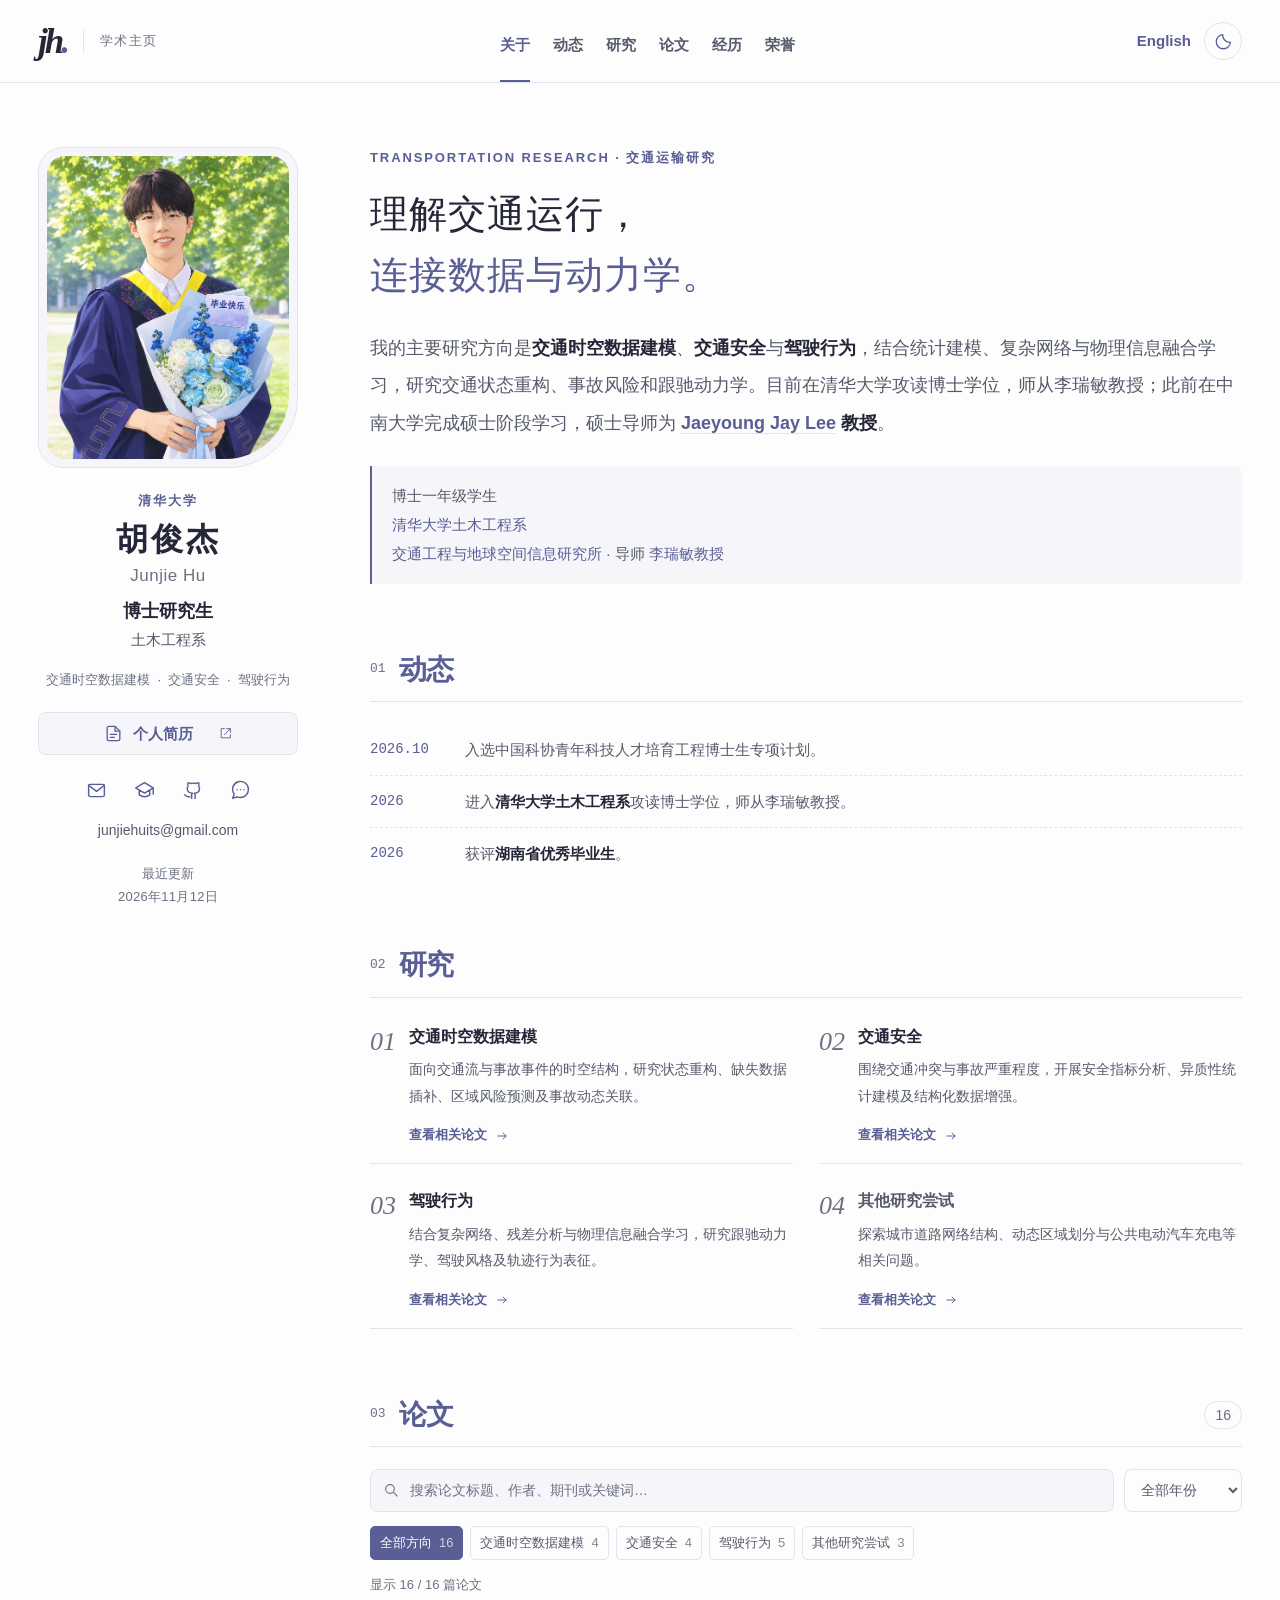
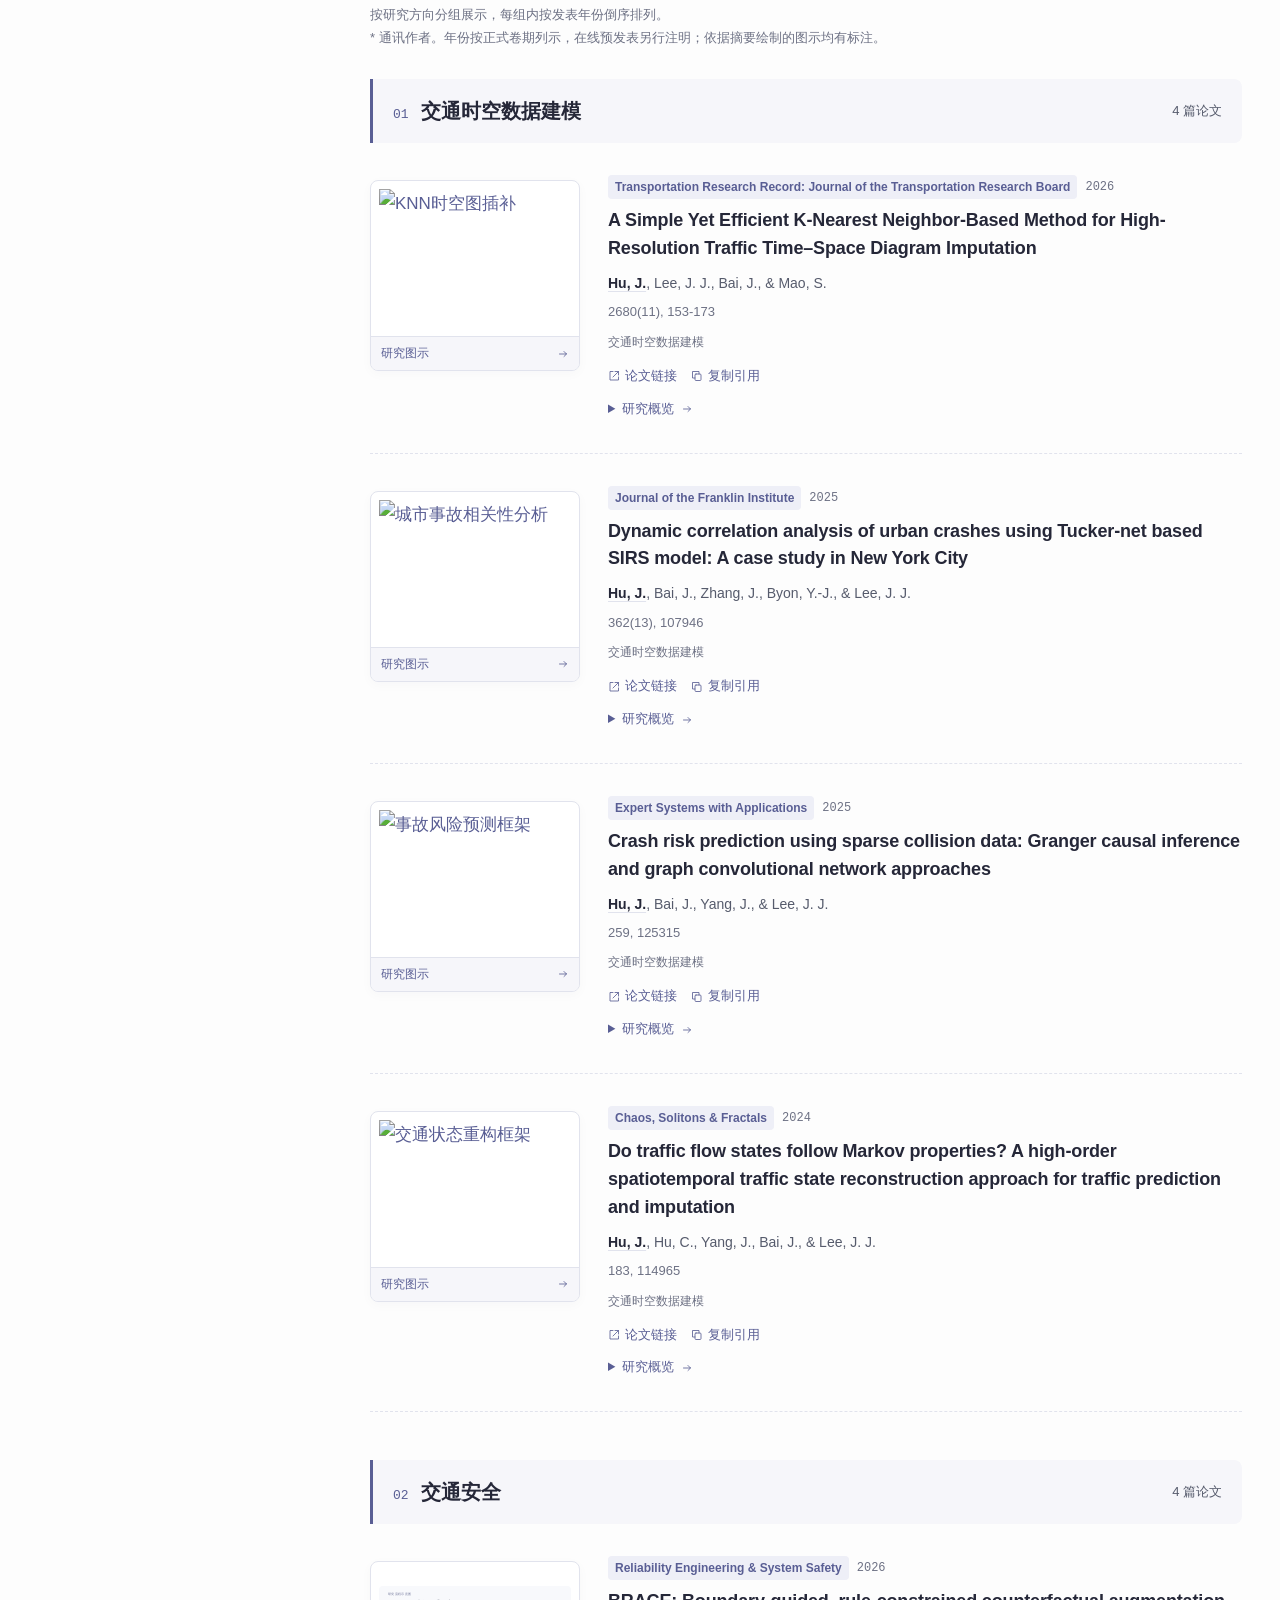
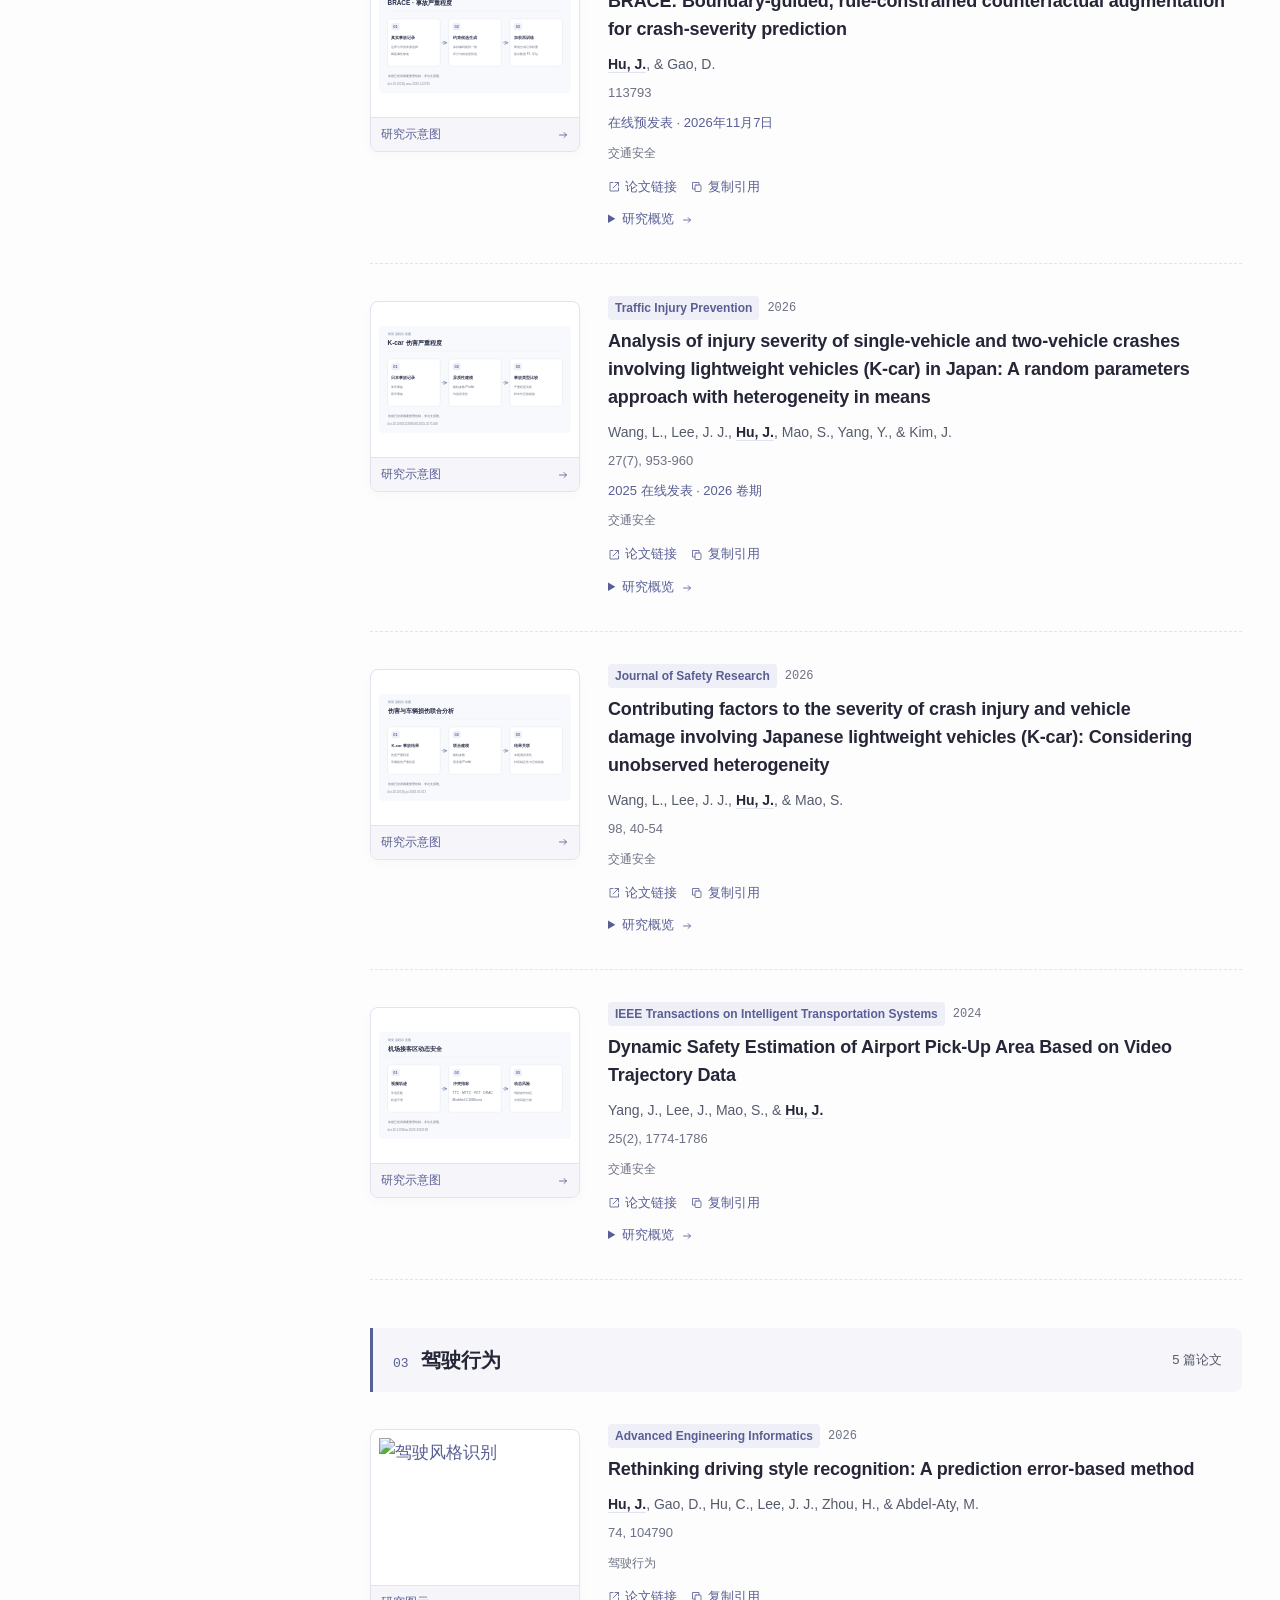
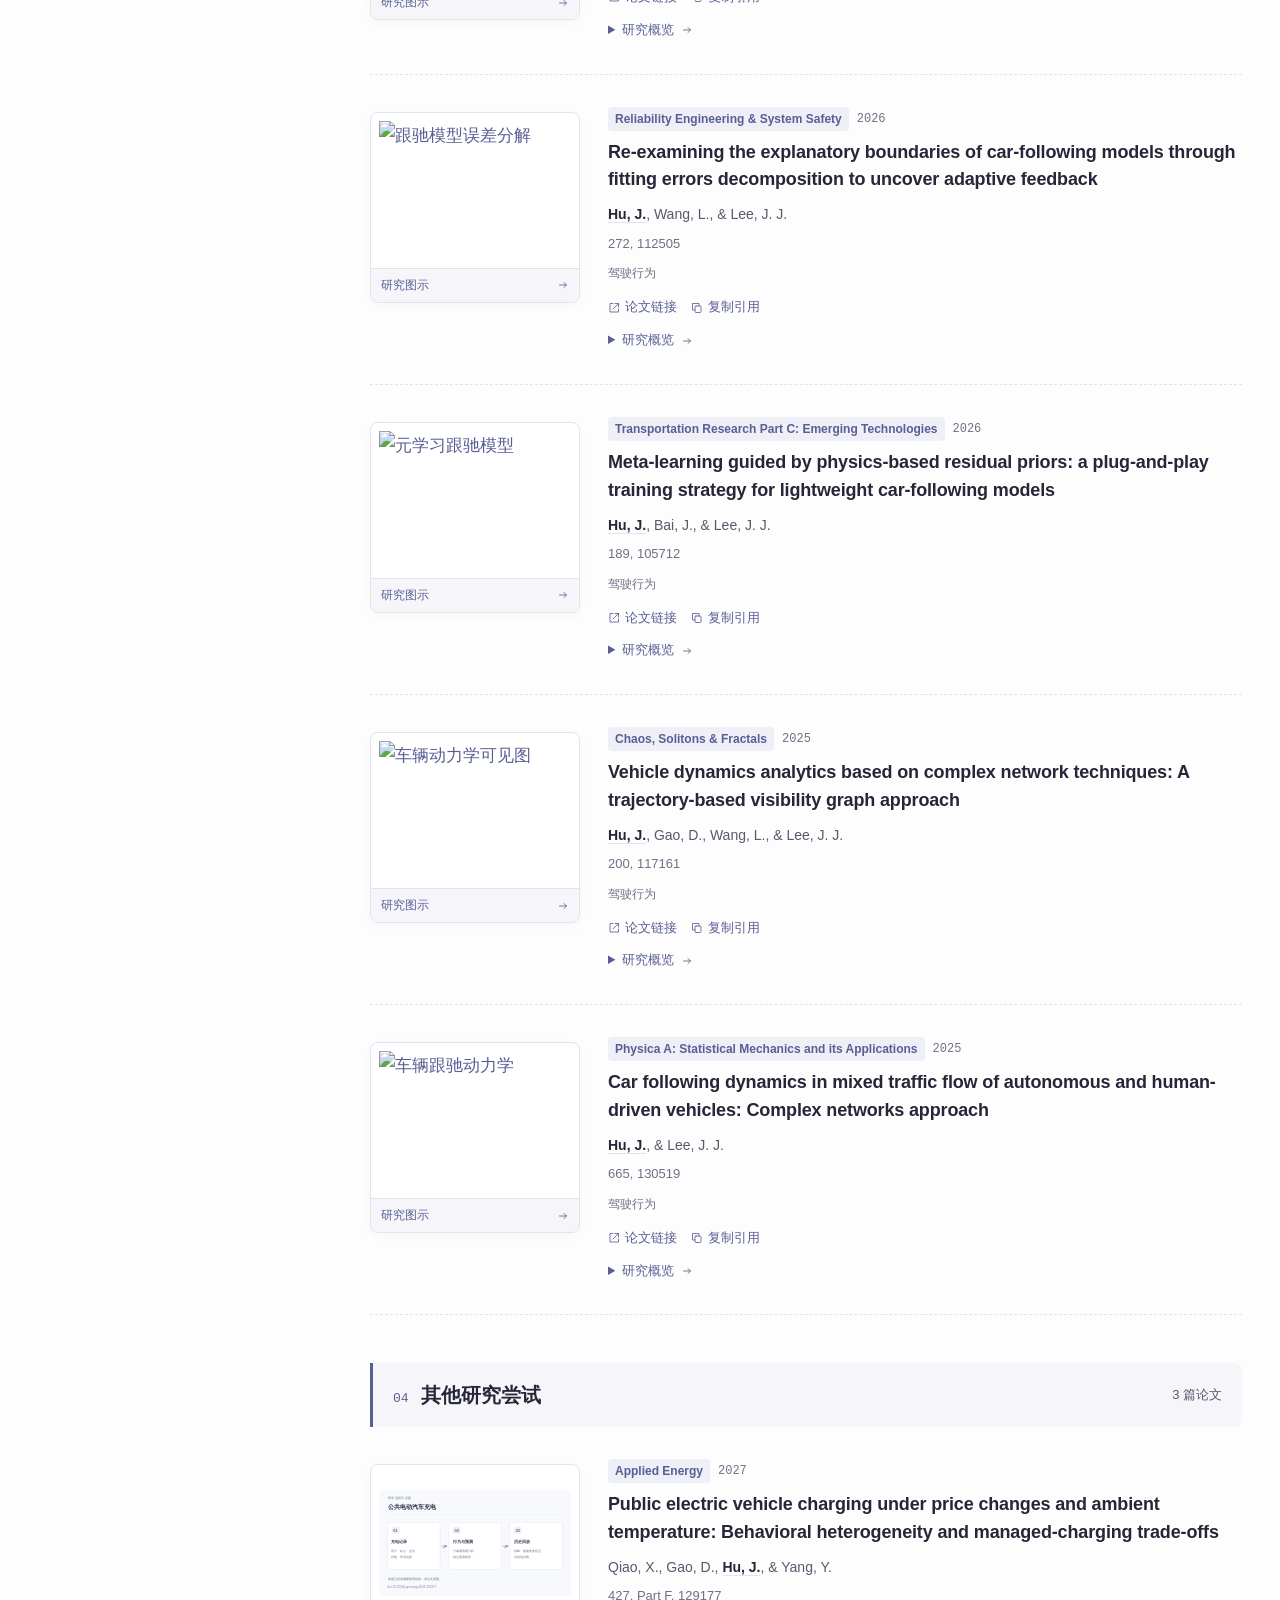
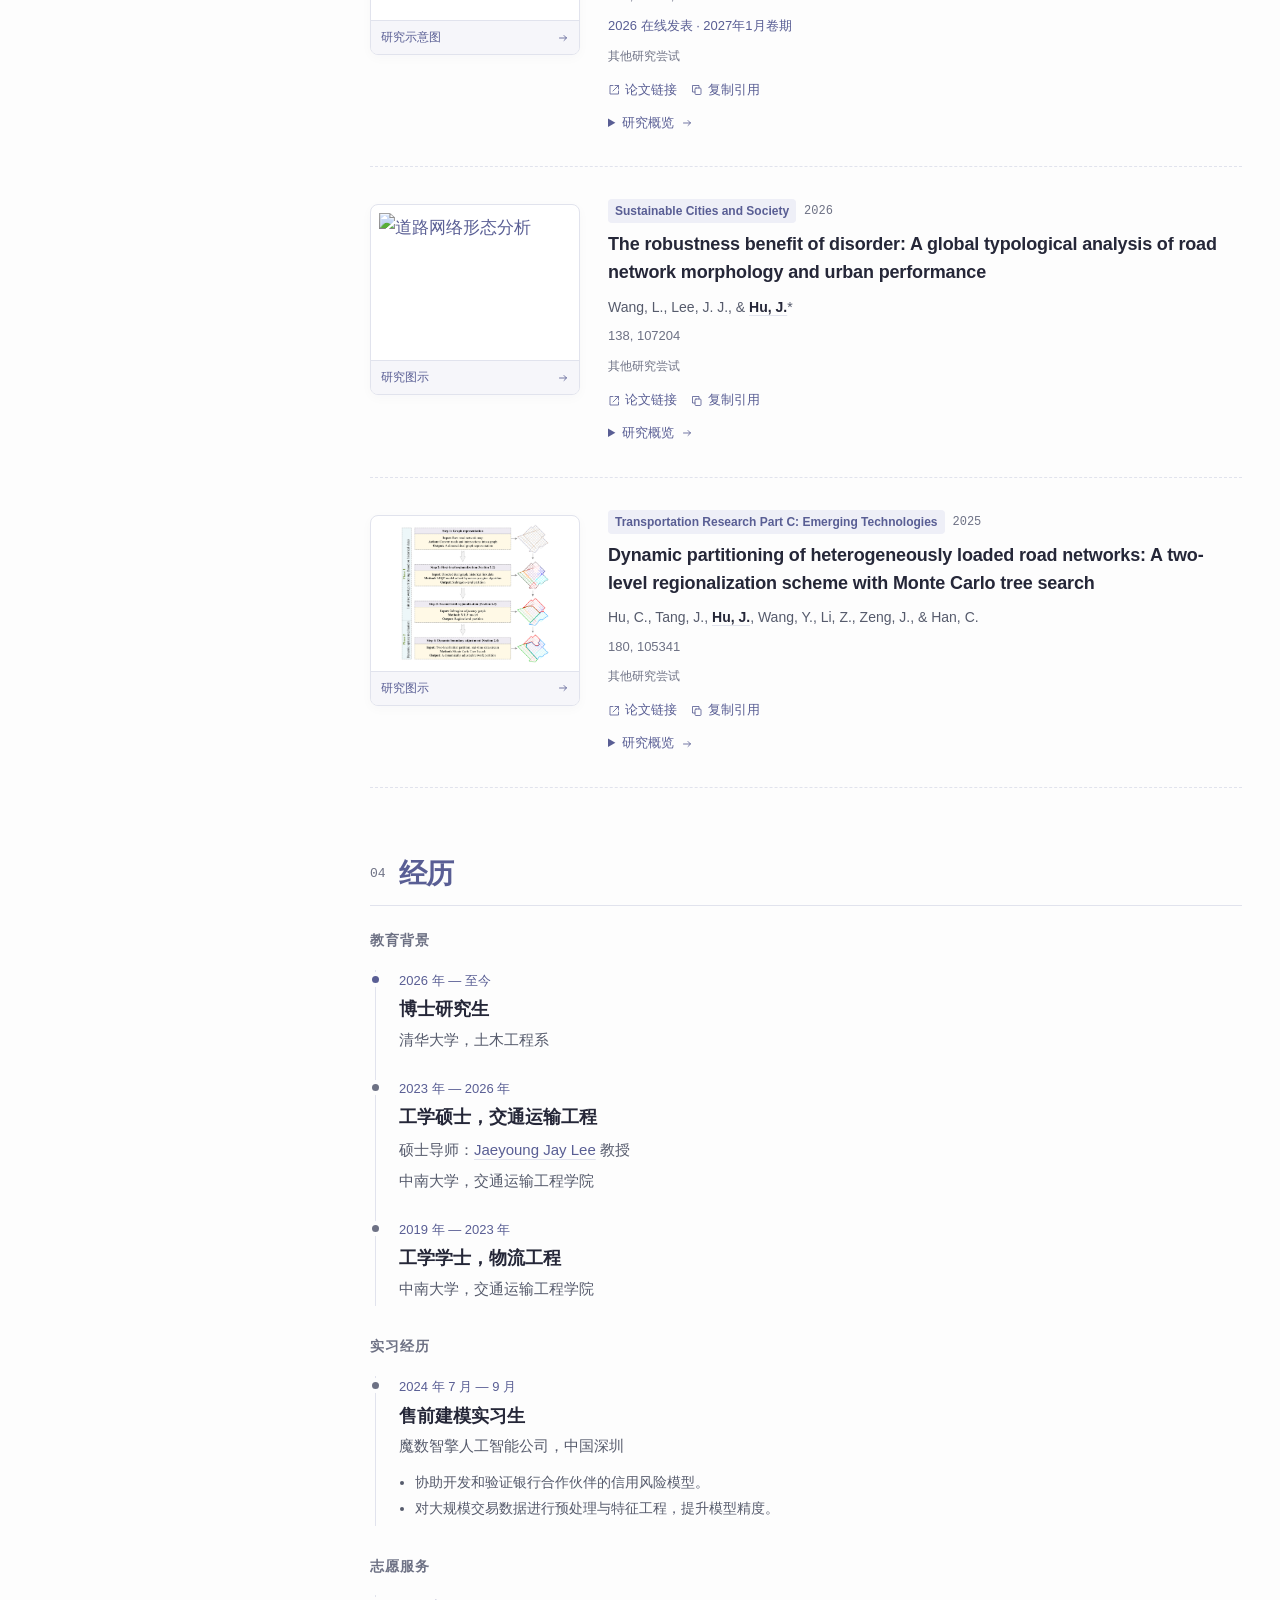
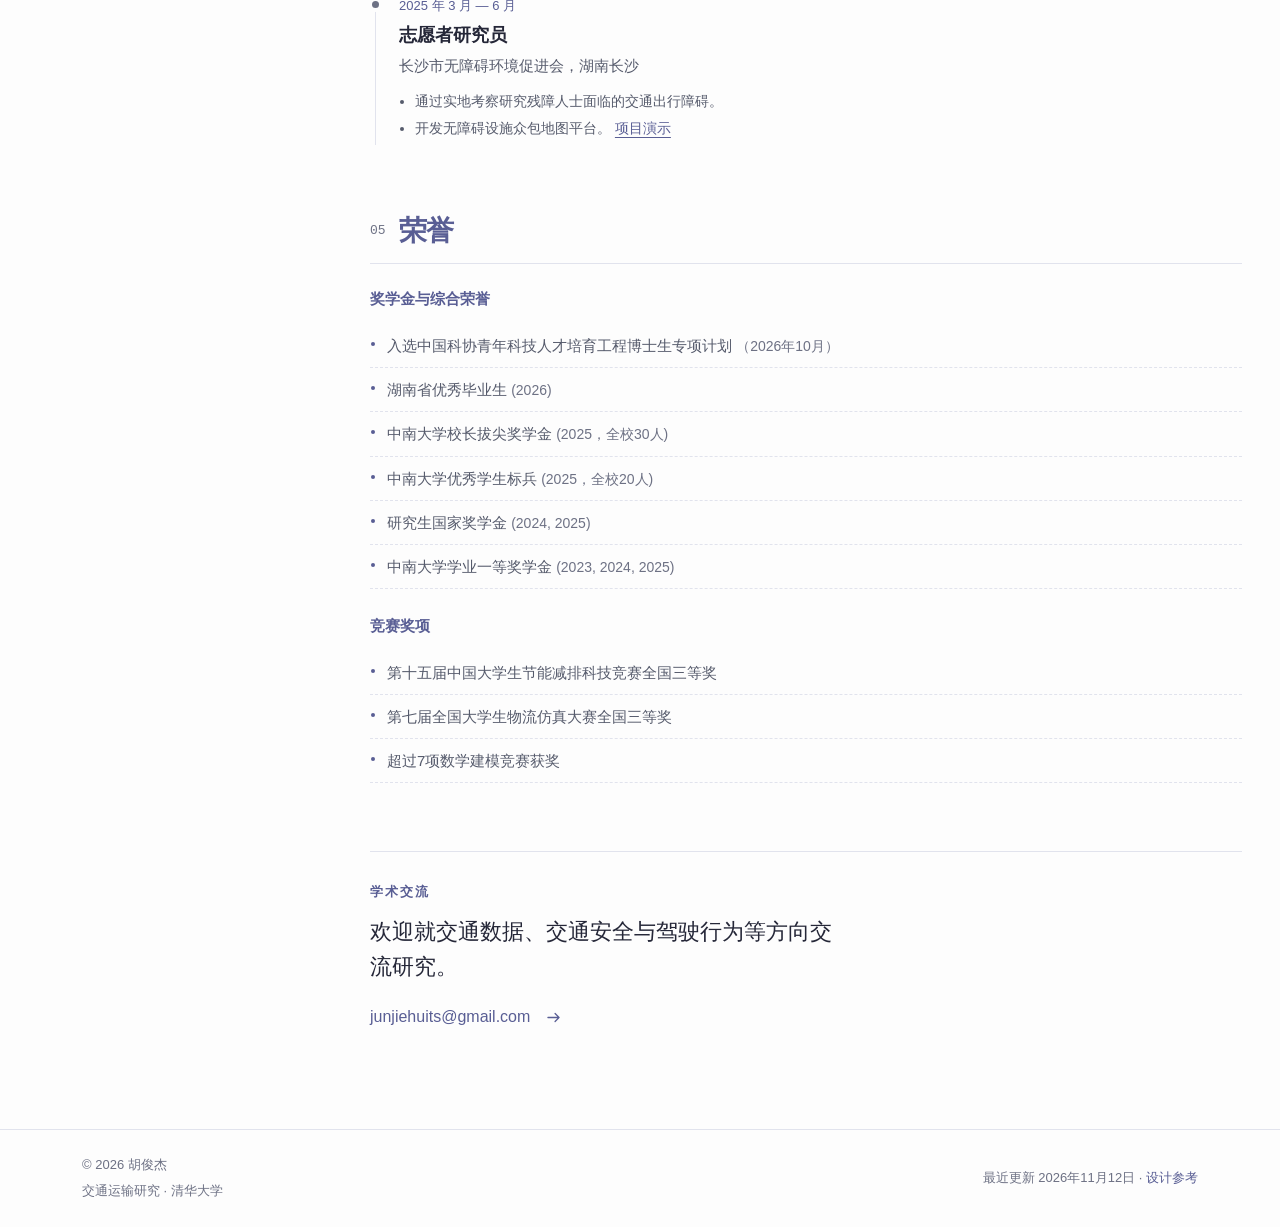
==== commit 7d82e3f7: "Group publications by research area with newest first ordering" ====
--- a/frontend/index_cn.html
+++ b/frontend/index_cn.html
@@ -11,10 +11,10 @@
   <link rel="canonical" href="https://junjiehu-traffic.github.io/junjiehuits/frontend/index_cn.html">
   <link rel="alternate" hreflang="en" href="https://junjiehu-traffic.github.io/junjiehuits/frontend/index.html"><link rel="alternate" hreflang="zh-CN" href="https://junjiehu-traffic.github.io/junjiehuits/frontend/index_cn.html"><link rel="alternate" hreflang="x-default" href="https://junjiehu-traffic.github.io/junjiehuits/frontend/">
   <link rel="icon" href="favicon.svg" type="image/svg+xml">
-  <link rel="stylesheet" href="css/style.css?v=2026-11-12-r4">
-  <script src="js/theme.js?v=2026-11-12-r4"></script>
+  <link rel="stylesheet" href="css/style.css?v=2026-11-12-r5">
+  <script src="js/theme.js?v=2026-11-12-r5"></script>
   <script type="application/ld+json">{"@context": "https://schema.org", "@type": "Person", "name": "Junjie Hu", "alternateName": "胡俊杰", "url": "https://junjiehu-traffic.github.io/junjiehuits/frontend/", "image": "https://junjiehu-traffic.github.io/junjiehuits/frontend/profile-anime.png", "jobTitle": "Ph.D. Student", "affiliation": {"@type": "CollegeOrUniversity", "name": "Tsinghua University"}, "sameAs": ["https://scholar.google.com/citations?user=2Irk2E4AAAAJ", "https://github.com/junjiehu-traffic"]}</script>
-  <script src="js/main.js?v=2026-11-12-r4" defer></script>
+  <script src="js/main.js?v=2026-11-12-r5" defer></script>
 </head>
 <body>
 <a class="skip-link" href="#main">跳转至正文</a>
@@ -42,151 +42,163 @@
     <section id="publications" aria-labelledby="heading-publications"><div class="section-heading"><h2 id="heading-publications"><span class="section-number" aria-hidden="true">03</span>论文</h2><span class="section-count">16</span></div>
       <div class="publication-tools enhanced"><div class="search-row"><label class="search-field"><svg viewBox="0 0 24 24" fill="none" stroke="currentColor" stroke-width="1.65" stroke-linecap="round" stroke-linejoin="round" aria-hidden="true"><circle cx="10.5" cy="10.5" r="6.5"/><path d="m16 16 5 5"/></svg><span class="sr-only">检索学术论文</span><input id="publication-search" type="search" placeholder="搜索论文标题、作者、期刊或关键词…" autocomplete="off"></label><label class="year-field"><span class="sr-only">年份</span><select id="year-filter" aria-label="年份"><option value="all">全部年份</option><option>2027</option><option>2026</option><option>2025</option><option>2024</option></select></label></div>
       <div class="topic-filters" role="group" aria-label="研究"><button type="button" data-filter="all" aria-pressed="true">全部方向<span>16</span></button><button type="button" data-filter="0" aria-pressed="false">交通时空数据建模<span>4</span></button><button type="button" data-filter="1" aria-pressed="false">交通安全<span>4</span></button><button type="button" data-filter="2" aria-pressed="false">驾驶行为<span>5</span></button><button type="button" data-filter="3" aria-pressed="false">其他研究尝试<span>3</span></button></div><div class="results-row"><p id="result-count" role="status" aria-live="polite">显示全部 16 篇论文</p><button id="reset-filters" type="button" hidden>重置筛选</button></div></div>
-      <p class="publication-note">* 通讯作者。年份按正式卷期列示，在线预发表另行注明；依据摘要绘制的图示均有标注。</p><div class="publications-list"><article class="paper" id="paper-15" data-topic="3" data-year="2027" data-citation="Qiao, X., Gao, D., Hu, J., &amp; Yang, Y. (2027). Public electric vehicle charging under price changes and ambient temperature: Behavioral heterogeneity and managed-charging trade-offs. Applied Energy, 427, Part F, 129177. https://doi.org/10.1016/j.apenergy.2026.129177">
+      <p class="publication-note">按研究方向分组展示，每组内按发表年份倒序排列。<br>* 通讯作者。年份按正式卷期列示，在线预发表另行注明；依据摘要绘制的图示均有标注。</p><div class="publications-list"><section class="publication-group" id="publication-group-0" data-group="0" aria-labelledby="publication-group-title-0">
+          <div class="publication-group-heading"><h3 id="publication-group-title-0"><span class="publication-group-index" aria-hidden="true">01</span>交通时空数据建模</h3><span class="publication-group-count">4 篇论文</span></div>
+          <div class="publication-group-papers"><article class="paper" id="paper-2" data-topic="0" data-year="2026" data-citation="Hu, J., Lee, J. J., Bai, J., &amp; Mao, S. (2026). A Simple Yet Efficient K-Nearest Neighbor-Based Method for High-Resolution Traffic Time–Space Diagram Imputation. Transportation Research Record: Journal of the Transportation Research Board, 2680(11), 153-173. https://doi.org/10.1177/03611981261419011">
+      <a class="paper-thumbnail" href="images/fig2.jpg" data-preview="2" aria-label="研究概览: A Simple Yet Efficient K-Nearest Neighbor-Based Method for High-Resolution Traffic Time–Space Diagram Imputation"><img src="images/fig2.jpg" alt="KNN时空图插补" loading="lazy" decoding="async"><span>研究图示 <svg viewBox="0 0 24 24" fill="none" stroke="currentColor" stroke-width="1.65" stroke-linecap="round" stroke-linejoin="round" aria-hidden="true"><path d="M5 12h14m-5-5 5 5-5 5"/></svg></span></a><div class="paper-content">
+        <div class="paper-venue"><span>Transportation Research Record: Journal of the Transportation Research Board</span><time>2026</time></div>
+        <h4 class="paper-title"><a href="https://doi.org/10.1177/03611981261419011" target="_blank" rel="noopener">A Simple Yet Efficient K-Nearest Neighbor-Based Method for High-Resolution Traffic Time–Space Diagram Imputation</a></h4>
+        <p class="paper-authors"><strong>Hu, J.</strong>, Lee, J. J., Bai, J., &amp; Mao, S.</p>
+        <p class="paper-bibliographic">2680(11), 153-173</p>
+        <p class="paper-topic">交通时空数据建模</p>
+        <div class="paper-actions"><a href="https://doi.org/10.1177/03611981261419011" target="_blank" rel="noopener"><svg viewBox="0 0 24 24" fill="none" stroke="currentColor" stroke-width="1.65" stroke-linecap="round" stroke-linejoin="round" aria-hidden="true"><path d="M14 3h7v7M21 3 10 14M10 3H4v17h17v-6"/></svg>论文链接</a><button class="copy-citation enhanced" type="button"><svg viewBox="0 0 24 24" fill="none" stroke="currentColor" stroke-width="1.65" stroke-linecap="round" stroke-linejoin="round" aria-hidden="true"><rect x="8" y="8" width="12" height="13" rx="2"/><path d="M16 8V3H3v13h5"/></svg>复制引用</button></div>
+        <details class="paper-details"><summary>研究概览 <svg viewBox="0 0 24 24" fill="none" stroke="currentColor" stroke-width="1.65" stroke-linecap="round" stroke-linejoin="round" aria-hidden="true"><path d="M5 12h14m-5-5 5 5-5 5"/></svg></summary><div class="detail-content"><h4>研究概述</h4><p>采用自适应迭代的 K 近邻方法补全高分辨率交通时空图，结合误差传播分析及 Ubiquitous Traffic Eyes、NGSIM、highD 数据实验，评估插补精度与计算效率。</p><figure><a href="images/fig2.jpg" target="_blank" rel="noopener" title="查看完整图示"><img src="images/fig2.jpg" alt="KNN时空图插补" loading="lazy"></a><figcaption>原个人网站提供的研究图示。A Simple Yet Efficient K-Nearest Neighbor-Based Method for High-Resolution Traffic Time–Space Diagram Imputation</figcaption></figure></div></details>
+      </div></article><article class="paper" id="paper-4" data-topic="0" data-year="2025" data-citation="Hu, J., Bai, J., Zhang, J., Byon, Y.-J., &amp; Lee, J. J. (2025). Dynamic correlation analysis of urban crashes using Tucker-net based SIRS model: A case study in New York City. Journal of the Franklin Institute, 362(13), 107946. https://doi.org/10.1016/j.jfranklin.2025.107946">
+      <a class="paper-thumbnail" href="images/fig4.jpg" data-preview="4" aria-label="研究概览: Dynamic correlation analysis of urban crashes using Tucker-net based SIRS model: A case study in New York City"><img src="images/fig4.jpg" alt="城市事故相关性分析" loading="lazy" decoding="async"><span>研究图示 <svg viewBox="0 0 24 24" fill="none" stroke="currentColor" stroke-width="1.65" stroke-linecap="round" stroke-linejoin="round" aria-hidden="true"><path d="M5 12h14m-5-5 5 5-5 5"/></svg></span></a><div class="paper-content">
+        <div class="paper-venue"><span>Journal of the Franklin Institute</span><time>2025</time></div>
+        <h4 class="paper-title"><a href="https://doi.org/10.1016/j.jfranklin.2025.107946" target="_blank" rel="noopener">Dynamic correlation analysis of urban crashes using Tucker-net based SIRS model: A case study in New York City</a></h4>
+        <p class="paper-authors"><strong>Hu, J.</strong>, Bai, J., Zhang, J., Byon, Y.-J., &amp; Lee, J. J.</p>
+        <p class="paper-bibliographic">362(13), 107946</p>
+        <p class="paper-topic">交通时空数据建模</p>
+        <div class="paper-actions"><a href="https://doi.org/10.1016/j.jfranklin.2025.107946" target="_blank" rel="noopener"><svg viewBox="0 0 24 24" fill="none" stroke="currentColor" stroke-width="1.65" stroke-linecap="round" stroke-linejoin="round" aria-hidden="true"><path d="M14 3h7v7M21 3 10 14M10 3H4v17h17v-6"/></svg>论文链接</a><button class="copy-citation enhanced" type="button"><svg viewBox="0 0 24 24" fill="none" stroke="currentColor" stroke-width="1.65" stroke-linecap="round" stroke-linejoin="round" aria-hidden="true"><rect x="8" y="8" width="12" height="13" rx="2"/><path d="M16 8V3H3v13h5"/></svg>复制引用</button></div>
+        <details class="paper-details"><summary>研究概览 <svg viewBox="0 0 24 24" fill="none" stroke="currentColor" stroke-width="1.65" stroke-linecap="round" stroke-linejoin="round" aria-hidden="true"><path d="M5 12h14m-5-5 5 5-5 5"/></svg></summary><div class="detail-content"><h4>研究概述</h4><p>将 Tucker 分解与改进的 SIRS 模型结合，描述城市事故区域间的动态关联；利用纽约市数据考察时间变化、预测性能与参数稳定性。</p><figure><a href="images/fig4.jpg" target="_blank" rel="noopener" title="查看完整图示"><img src="images/fig4.jpg" alt="城市事故相关性分析" loading="lazy"></a><figcaption>原个人网站提供的研究图示。Dynamic correlation analysis of urban crashes using Tucker-net based SIRS model: A case study in New York City</figcaption></figure></div></details>
+      </div></article><article class="paper" id="paper-3" data-topic="0" data-year="2025" data-citation="Hu, J., Bai, J., Yang, J., &amp; Lee, J. J. (2025). Crash risk prediction using sparse collision data: Granger causal inference and graph convolutional network approaches. Expert Systems with Applications, 259, 125315. https://doi.org/10.1016/j.eswa.2024.125315">
+      <a class="paper-thumbnail" href="images/fig3.jpg" data-preview="3" aria-label="研究概览: Crash risk prediction using sparse collision data: Granger causal inference and graph convolutional network approaches"><img src="images/fig3.jpg" alt="事故风险预测框架" loading="lazy" decoding="async"><span>研究图示 <svg viewBox="0 0 24 24" fill="none" stroke="currentColor" stroke-width="1.65" stroke-linecap="round" stroke-linejoin="round" aria-hidden="true"><path d="M5 12h14m-5-5 5 5-5 5"/></svg></span></a><div class="paper-content">
+        <div class="paper-venue"><span>Expert Systems with Applications</span><time>2025</time></div>
+        <h4 class="paper-title"><a href="https://doi.org/10.1016/j.eswa.2024.125315" target="_blank" rel="noopener">Crash risk prediction using sparse collision data: Granger causal inference and graph convolutional network approaches</a></h4>
+        <p class="paper-authors"><strong>Hu, J.</strong>, Bai, J., Yang, J., &amp; Lee, J. J.</p>
+        <p class="paper-bibliographic">259, 125315</p>
+        <p class="paper-topic">交通时空数据建模</p>
+        <div class="paper-actions"><a href="https://doi.org/10.1016/j.eswa.2024.125315" target="_blank" rel="noopener"><svg viewBox="0 0 24 24" fill="none" stroke="currentColor" stroke-width="1.65" stroke-linecap="round" stroke-linejoin="round" aria-hidden="true"><path d="M14 3h7v7M21 3 10 14M10 3H4v17h17v-6"/></svg>论文链接</a><button class="copy-citation enhanced" type="button"><svg viewBox="0 0 24 24" fill="none" stroke="currentColor" stroke-width="1.65" stroke-linecap="round" stroke-linejoin="round" aria-hidden="true"><rect x="8" y="8" width="12" height="13" rx="2"/><path d="M16 8V3H3v13h5"/></svg>复制引用</button></div>
+        <details class="paper-details"><summary>研究概览 <svg viewBox="0 0 24 24" fill="none" stroke="currentColor" stroke-width="1.65" stroke-linecap="round" stroke-linejoin="round" aria-hidden="true"><path d="M5 12h14m-5-5 5 5-5 5"/></svg></summary><div class="detail-content"><h4>研究概述</h4><p>PST-CGCN 将历史时空信息增强与基于 Granger 检验的关联图结合，用于稀疏事故数据下的风险预测，并在纽约市数据上评估短期风险识别及空间关联。</p><figure><a href="images/fig3.jpg" target="_blank" rel="noopener" title="查看完整图示"><img src="images/fig3.jpg" alt="事故风险预测框架" loading="lazy"></a><figcaption>原个人网站提供的研究图示。Crash risk prediction using sparse collision data: Granger causal inference and graph convolutional network approaches</figcaption></figure></div></details>
+      </div></article><article class="paper" id="paper-1" data-topic="0" data-year="2024" data-citation="Hu, J., Hu, C., Yang, J., Bai, J., &amp; Lee, J. J. (2024). Do traffic flow states follow Markov properties? A high-order spatiotemporal traffic state reconstruction approach for traffic prediction and imputation. Chaos, Solitons &amp; Fractals, 183, 114965. https://doi.org/10.1016/j.chaos.2024.114965">
+      <a class="paper-thumbnail" href="images/fig1.jpg" data-preview="1" aria-label="研究概览: Do traffic flow states follow Markov properties? A high-order spatiotemporal traffic state reconstruction approach for traffic prediction and imputation"><img src="images/fig1.jpg" alt="交通状态重构框架" loading="lazy" decoding="async"><span>研究图示 <svg viewBox="0 0 24 24" fill="none" stroke="currentColor" stroke-width="1.65" stroke-linecap="round" stroke-linejoin="round" aria-hidden="true"><path d="M5 12h14m-5-5 5 5-5 5"/></svg></span></a><div class="paper-content">
+        <div class="paper-venue"><span>Chaos, Solitons &amp; Fractals</span><time>2024</time></div>
+        <h4 class="paper-title"><a href="https://doi.org/10.1016/j.chaos.2024.114965" target="_blank" rel="noopener">Do traffic flow states follow Markov properties? A high-order spatiotemporal traffic state reconstruction approach for traffic prediction and imputation</a></h4>
+        <p class="paper-authors"><strong>Hu, J.</strong>, Hu, C., Yang, J., Bai, J., &amp; Lee, J. J.</p>
+        <p class="paper-bibliographic">183, 114965</p>
+        <p class="paper-topic">交通时空数据建模</p>
+        <div class="paper-actions"><a href="https://doi.org/10.1016/j.chaos.2024.114965" target="_blank" rel="noopener"><svg viewBox="0 0 24 24" fill="none" stroke="currentColor" stroke-width="1.65" stroke-linecap="round" stroke-linejoin="round" aria-hidden="true"><path d="M14 3h7v7M21 3 10 14M10 3H4v17h17v-6"/></svg>论文链接</a><button class="copy-citation enhanced" type="button"><svg viewBox="0 0 24 24" fill="none" stroke="currentColor" stroke-width="1.65" stroke-linecap="round" stroke-linejoin="round" aria-hidden="true"><rect x="8" y="8" width="12" height="13" rx="2"/><path d="M16 8V3H3v13h5"/></svg>复制引用</button></div>
+        <details class="paper-details"><summary>研究概览 <svg viewBox="0 0 24 24" fill="none" stroke="currentColor" stroke-width="1.65" stroke-linecap="round" stroke-linejoin="round" aria-hidden="true"><path d="M5 12h14m-5-5 5 5-5 5"/></svg></summary><div class="detail-content"><h4>研究概述</h4><p>结合延迟状态重构与高阶空间邻域刻画交通流，通过马尔可夫性质检验构建先验信息，并将其融入自编码器，开展 PeMS 数据的缺失值插补。</p><figure><a href="images/fig1.jpg" target="_blank" rel="noopener" title="查看完整图示"><img src="images/fig1.jpg" alt="交通状态重构框架" loading="lazy"></a><figcaption>原个人网站提供的研究图示。Do traffic flow states follow Markov properties? A high-order spatiotemporal traffic state reconstruction approach for traffic prediction and imputation</figcaption></figure></div></details>
+      </div></article></div>
+        </section><section class="publication-group" id="publication-group-1" data-group="1" aria-labelledby="publication-group-title-1">
+          <div class="publication-group-heading"><h3 id="publication-group-title-1"><span class="publication-group-index" aria-hidden="true">02</span>交通安全</h3><span class="publication-group-count">4 篇论文</span></div>
+          <div class="publication-group-papers"><article class="paper" id="paper-16" data-topic="1" data-year="2026" data-citation="Hu, J., &amp; Gao, D. (2026). BRACE: Boundary-guided, rule-constrained counterfactual augmentation for crash-severity prediction. Reliability Engineering &amp; System Safety, 113793. https://doi.org/10.1016/j.ress.2026.113793">
+      <a class="paper-thumbnail" href="images/schematic-16-zh.svg" data-preview="16" aria-label="研究概览: BRACE: Boundary-guided, rule-constrained counterfactual augmentation for crash-severity prediction"><img src="images/schematic-16-zh.svg" alt="BRACE · 事故严重程度——依据摘要绘制的示意图" loading="lazy" decoding="async"><span>研究示意图 <svg viewBox="0 0 24 24" fill="none" stroke="currentColor" stroke-width="1.65" stroke-linecap="round" stroke-linejoin="round" aria-hidden="true"><path d="M5 12h14m-5-5 5 5-5 5"/></svg></span></a><div class="paper-content">
+        <div class="paper-venue"><span>Reliability Engineering &amp; System Safety</span><time>2026</time></div>
+        <h4 class="paper-title"><a href="https://doi.org/10.1016/j.ress.2026.113793" target="_blank" rel="noopener">BRACE: Boundary-guided, rule-constrained counterfactual augmentation for crash-severity prediction</a></h4>
+        <p class="paper-authors"><strong>Hu, J.</strong>, &amp; Gao, D.</p>
+        <p class="paper-bibliographic">113793</p><p class="paper-status">在线预发表 · 2026年11月7日</p>
+        <p class="paper-topic">交通安全</p>
+        <div class="paper-actions"><a href="https://doi.org/10.1016/j.ress.2026.113793" target="_blank" rel="noopener"><svg viewBox="0 0 24 24" fill="none" stroke="currentColor" stroke-width="1.65" stroke-linecap="round" stroke-linejoin="round" aria-hidden="true"><path d="M14 3h7v7M21 3 10 14M10 3H4v17h17v-6"/></svg>论文链接</a><button class="copy-citation enhanced" type="button"><svg viewBox="0 0 24 24" fill="none" stroke="currentColor" stroke-width="1.65" stroke-linecap="round" stroke-linejoin="round" aria-hidden="true"><rect x="8" y="8" width="12" height="13" rx="2"/><path d="M16 8V3H3v13h5"/></svg>复制引用</button></div>
+        <details class="paper-details"><summary>研究概览 <svg viewBox="0 0 24 24" fill="none" stroke="currentColor" stroke-width="1.65" stroke-linecap="round" stroke-linejoin="round" aria-hidden="true"><path d="M5 12h14m-5-5 5 5-5 5"/></svg></summary><div class="detail-content"><h4>研究概述</h4><p>BRACE 生成稀疏且符合编码规则的反事实事故记录，并在再训练中降低合成记录权重。五个加州县的数据评估显示，相对 SMOTEN 与 TVAE 的 F1 改善证据最明确；模型响应分析用于解释预测关联，不作因果效应解释。</p><figure><a href="images/schematic-16-zh.svg" target="_blank" rel="noopener" title="查看完整图示"><img src="images/schematic-16-zh.svg" alt="BRACE · 事故严重程度——依据摘要绘制的示意图" loading="lazy"></a><figcaption>依据已发表摘要整理绘制的研究示意图，非论文原图。 <a href="https://doi.org/10.1016/j.ress.2026.113793" target="_blank" rel="noopener">来源</a></figcaption></figure></div></details>
+      </div></article><article class="paper" id="paper-6" data-topic="1" data-year="2026" data-citation="Wang, L., Lee, J. J., Hu, J., Mao, S., Yang, Y., &amp; Kim, J. (2026). Analysis of injury severity of single-vehicle and two-vehicle crashes involving lightweight vehicles (K-car) in Japan: A random parameters approach with heterogeneity in means. Traffic Injury Prevention, 27(7), 953-960. https://doi.org/10.1080/15389588.2025.2571048">
+      <a class="paper-thumbnail" href="images/schematic-6-zh.svg" data-preview="6" aria-label="研究概览: Analysis of injury severity of single-vehicle and two-vehicle crashes involving lightweight vehicles (K-car) in Japan: A random parameters approach with heterogeneity in means"><img src="images/schematic-6-zh.svg" alt="K-car 伤害严重程度——依据摘要绘制的示意图" loading="lazy" decoding="async"><span>研究示意图 <svg viewBox="0 0 24 24" fill="none" stroke="currentColor" stroke-width="1.65" stroke-linecap="round" stroke-linejoin="round" aria-hidden="true"><path d="M5 12h14m-5-5 5 5-5 5"/></svg></span></a><div class="paper-content">
+        <div class="paper-venue"><span>Traffic Injury Prevention</span><time>2026</time></div>
+        <h4 class="paper-title"><a href="https://doi.org/10.1080/15389588.2025.2571048" target="_blank" rel="noopener">Analysis of injury severity of single-vehicle and two-vehicle crashes involving lightweight vehicles (K-car) in Japan: A random parameters approach with heterogeneity in means</a></h4>
+        <p class="paper-authors">Wang, L., Lee, J. J., <strong>Hu, J.</strong>, Mao, S., Yang, Y., &amp; Kim, J.</p>
+        <p class="paper-bibliographic">27(7), 953-960</p><p class="paper-status">2025 在线发表 · 2026 卷期</p>
+        <p class="paper-topic">交通安全</p>
+        <div class="paper-actions"><a href="https://doi.org/10.1080/15389588.2025.2571048" target="_blank" rel="noopener"><svg viewBox="0 0 24 24" fill="none" stroke="currentColor" stroke-width="1.65" stroke-linecap="round" stroke-linejoin="round" aria-hidden="true"><path d="M14 3h7v7M21 3 10 14M10 3H4v17h17v-6"/></svg>论文链接</a><button class="copy-citation enhanced" type="button"><svg viewBox="0 0 24 24" fill="none" stroke="currentColor" stroke-width="1.65" stroke-linecap="round" stroke-linejoin="round" aria-hidden="true"><rect x="8" y="8" width="12" height="13" rx="2"/><path d="M16 8V3H3v13h5"/></svg>复制引用</button></div>
+        <details class="paper-details"><summary>研究概览 <svg viewBox="0 0 24 24" fill="none" stroke="currentColor" stroke-width="1.65" stroke-linecap="round" stroke-linejoin="round" aria-hidden="true"><path d="M5 12h14m-5-5 5 5-5 5"/></svg></summary><div class="detail-content"><h4>研究概述</h4><p>比较日本 K-car 单车与双车事故中的伤害严重程度因素，利用均值异质性随机参数 Probit 模型及样本外迁移检验，考察不同事故类型的差异。</p><figure><a href="images/schematic-6-zh.svg" target="_blank" rel="noopener" title="查看完整图示"><img src="images/schematic-6-zh.svg" alt="K-car 伤害严重程度——依据摘要绘制的示意图" loading="lazy"></a><figcaption>依据已发表摘要整理绘制的研究示意图，非论文原图。 <a href="https://doi.org/10.1080/15389588.2025.2571048" target="_blank" rel="noopener">来源</a></figcaption></figure></div></details>
+      </div></article><article class="paper" id="paper-7" data-topic="1" data-year="2026" data-citation="Wang, L., Lee, J. J., Hu, J., &amp; Mao, S. (2026). Contributing factors to the severity of crash injury and vehicle damage involving Japanese lightweight vehicles (K-car): Considering unobserved heterogeneity. Journal of Safety Research, 98, 40-54. https://doi.org/10.1016/j.jsr.2026.05.017">
+      <a class="paper-thumbnail" href="images/schematic-7-zh.svg" data-preview="7" aria-label="研究概览: Contributing factors to the severity of crash injury and vehicle damage involving Japanese lightweight vehicles (K-car): Considering unobserved heterogeneity"><img src="images/schematic-7-zh.svg" alt="伤害与车辆损伤联合分析——依据摘要绘制的示意图" loading="lazy" decoding="async"><span>研究示意图 <svg viewBox="0 0 24 24" fill="none" stroke="currentColor" stroke-width="1.65" stroke-linecap="round" stroke-linejoin="round" aria-hidden="true"><path d="M5 12h14m-5-5 5 5-5 5"/></svg></span></a><div class="paper-content">
+        <div class="paper-venue"><span>Journal of Safety Research</span><time>2026</time></div>
+        <h4 class="paper-title"><a href="https://doi.org/10.1016/j.jsr.2026.05.017" target="_blank" rel="noopener">Contributing factors to the severity of crash injury and vehicle damage involving Japanese lightweight vehicles (K-car): Considering unobserved heterogeneity</a></h4>
+        <p class="paper-authors">Wang, L., Lee, J. J., <strong>Hu, J.</strong>, &amp; Mao, S.</p>
+        <p class="paper-bibliographic">98, 40-54</p>
+        <p class="paper-topic">交通安全</p>
+        <div class="paper-actions"><a href="https://doi.org/10.1016/j.jsr.2026.05.017" target="_blank" rel="noopener"><svg viewBox="0 0 24 24" fill="none" stroke="currentColor" stroke-width="1.65" stroke-linecap="round" stroke-linejoin="round" aria-hidden="true"><path d="M14 3h7v7M21 3 10 14M10 3H4v17h17v-6"/></svg>论文链接</a><button class="copy-citation enhanced" type="button"><svg viewBox="0 0 24 24" fill="none" stroke="currentColor" stroke-width="1.65" stroke-linecap="round" stroke-linejoin="round" aria-hidden="true"><rect x="8" y="8" width="12" height="13" rx="2"/><path d="M16 8V3H3v13h5"/></svg>复制引用</button></div>
+        <details class="paper-details"><summary>研究概览 <svg viewBox="0 0 24 24" fill="none" stroke="currentColor" stroke-width="1.65" stroke-linecap="round" stroke-linejoin="round" aria-hidden="true"><path d="M5 12h14m-5-5 5 5-5 5"/></svg></summary><div class="detail-content"><h4>研究概述</h4><p>采用具有均值异质性的随机参数双变量 Probit 模型，联合分析日本轻型车辆事故中的伤害与车辆损伤严重程度，并通过时间稳定性与样本外分析考察结果间关联及未观测异质性。</p><figure><a href="images/schematic-7-zh.svg" target="_blank" rel="noopener" title="查看完整图示"><img src="images/schematic-7-zh.svg" alt="伤害与车辆损伤联合分析——依据摘要绘制的示意图" loading="lazy"></a><figcaption>依据已发表摘要整理绘制的研究示意图，非论文原图。 <a href="https://doi.org/10.1016/j.jsr.2026.05.017" target="_blank" rel="noopener">来源</a></figcaption></figure></div></details>
+      </div></article><article class="paper" id="paper-5" data-topic="1" data-year="2024" data-citation="Yang, J., Lee, J., Mao, S., &amp; Hu, J. (2024). Dynamic Safety Estimation of Airport Pick-Up Area Based on Video Trajectory Data. IEEE Transactions on Intelligent Transportation Systems, 25(2), 1774-1786. https://doi.org/10.1109/tits.2023.3316199">
+      <a class="paper-thumbnail" href="images/schematic-5-zh.svg" data-preview="5" aria-label="研究概览: Dynamic Safety Estimation of Airport Pick-Up Area Based on Video Trajectory Data"><img src="images/schematic-5-zh.svg" alt="机场接客区动态安全——依据摘要绘制的示意图" loading="lazy" decoding="async"><span>研究示意图 <svg viewBox="0 0 24 24" fill="none" stroke="currentColor" stroke-width="1.65" stroke-linecap="round" stroke-linejoin="round" aria-hidden="true"><path d="M5 12h14m-5-5 5 5-5 5"/></svg></span></a><div class="paper-content">
+        <div class="paper-venue"><span>IEEE Transactions on Intelligent Transportation Systems</span><time>2024</time></div>
+        <h4 class="paper-title"><a href="https://doi.org/10.1109/tits.2023.3316199" target="_blank" rel="noopener">Dynamic Safety Estimation of Airport Pick-Up Area Based on Video Trajectory Data</a></h4>
+        <p class="paper-authors">Yang, J., Lee, J., Mao, S., &amp; <strong>Hu, J.</strong></p>
+        <p class="paper-bibliographic">25(2), 1774-1786</p>
+        <p class="paper-topic">交通安全</p>
+        <div class="paper-actions"><a href="https://doi.org/10.1109/tits.2023.3316199" target="_blank" rel="noopener"><svg viewBox="0 0 24 24" fill="none" stroke="currentColor" stroke-width="1.65" stroke-linecap="round" stroke-linejoin="round" aria-hidden="true"><path d="M14 3h7v7M21 3 10 14M10 3H4v17h17v-6"/></svg>论文链接</a><button class="copy-citation enhanced" type="button"><svg viewBox="0 0 24 24" fill="none" stroke="currentColor" stroke-width="1.65" stroke-linecap="round" stroke-linejoin="round" aria-hidden="true"><rect x="8" y="8" width="12" height="13" rx="2"/><path d="M16 8V3H3v13h5"/></svg>复制引用</button></div>
+        <details class="paper-details"><summary>研究概览 <svg viewBox="0 0 24 24" fill="none" stroke="currentColor" stroke-width="1.65" stroke-linecap="round" stroke-linejoin="round" aria-hidden="true"><path d="M5 12h14m-5-5 5 5-5 5"/></svg></summary><div class="detail-content"><h4>研究概述</h4><p>从视频提取车辆轨迹，结合替代冲突指标与 Modified CUSBoost 分类，分析机场接客区域的车辆交互及动态安全风险。</p><figure><a href="images/schematic-5-zh.svg" target="_blank" rel="noopener" title="查看完整图示"><img src="images/schematic-5-zh.svg" alt="机场接客区动态安全——依据摘要绘制的示意图" loading="lazy"></a><figcaption>依据已发表摘要整理绘制的研究示意图，非论文原图。 <a href="https://doi.org/10.1109/tits.2023.3316199" target="_blank" rel="noopener">来源</a></figcaption></figure></div></details>
+      </div></article></div>
+        </section><section class="publication-group" id="publication-group-2" data-group="2" aria-labelledby="publication-group-title-2">
+          <div class="publication-group-heading"><h3 id="publication-group-title-2"><span class="publication-group-index" aria-hidden="true">03</span>驾驶行为</h3><span class="publication-group-count">5 篇论文</span></div>
+          <div class="publication-group-papers"><article class="paper" id="paper-10" data-topic="2" data-year="2026" data-citation="Hu, J., Gao, D., Hu, C., Lee, J. J., Zhou, H., &amp; Abdel-Aty, M. (2026). Rethinking driving style recognition: A prediction error-based method. Advanced Engineering Informatics, 74, 104790. https://doi.org/10.1016/j.aei.2026.104790">
+      <a class="paper-thumbnail" href="images/fig10.jpg" data-preview="10" aria-label="研究概览: Rethinking driving style recognition: A prediction error-based method"><img src="images/fig10.jpg" alt="驾驶风格识别" loading="lazy" decoding="async"><span>研究图示 <svg viewBox="0 0 24 24" fill="none" stroke="currentColor" stroke-width="1.65" stroke-linecap="round" stroke-linejoin="round" aria-hidden="true"><path d="M5 12h14m-5-5 5 5-5 5"/></svg></span></a><div class="paper-content">
+        <div class="paper-venue"><span>Advanced Engineering Informatics</span><time>2026</time></div>
+        <h4 class="paper-title"><a href="https://doi.org/10.1016/j.aei.2026.104790" target="_blank" rel="noopener">Rethinking driving style recognition: A prediction error-based method</a></h4>
+        <p class="paper-authors"><strong>Hu, J.</strong>, Gao, D., Hu, C., Lee, J. J., Zhou, H., &amp; Abdel-Aty, M.</p>
+        <p class="paper-bibliographic">74, 104790</p>
+        <p class="paper-topic">驾驶行为</p>
+        <div class="paper-actions"><a href="https://doi.org/10.1016/j.aei.2026.104790" target="_blank" rel="noopener"><svg viewBox="0 0 24 24" fill="none" stroke="currentColor" stroke-width="1.65" stroke-linecap="round" stroke-linejoin="round" aria-hidden="true"><path d="M14 3h7v7M21 3 10 14M10 3H4v17h17v-6"/></svg>论文链接</a><button class="copy-citation enhanced" type="button"><svg viewBox="0 0 24 24" fill="none" stroke="currentColor" stroke-width="1.65" stroke-linecap="round" stroke-linejoin="round" aria-hidden="true"><rect x="8" y="8" width="12" height="13" rx="2"/><path d="M16 8V3H3v13h5"/></svg>复制引用</button></div>
+        <details class="paper-details"><summary>研究概览 <svg viewBox="0 0 24 24" fill="none" stroke="currentColor" stroke-width="1.65" stroke-linecap="round" stroke-linejoin="round" aria-hidden="true"><path d="M5 12h14m-5-5 5 5-5 5"/></svg></summary><div class="detail-content"><h4>研究概述</h4><p>利用融合注意力与卷积社会池化的轨迹预测模型，通过预测误差聚类识别驾驶风格，并在 NGSIM 不同交通密度场景下，以独立运动学及安全指标开展事后验证。</p><figure><a href="images/fig10.jpg" target="_blank" rel="noopener" title="查看完整图示"><img src="images/fig10.jpg" alt="驾驶风格识别" loading="lazy"></a><figcaption>原个人网站提供的研究图示。Rethinking driving style recognition: A prediction error-based method</figcaption></figure></div></details>
+      </div></article><article class="paper" id="paper-11" data-topic="2" data-year="2026" data-citation="Hu, J., Wang, L., &amp; Lee, J. J. (2026). Re-examining the explanatory boundaries of car-following models through fitting errors decomposition to uncover adaptive feedback. Reliability Engineering &amp; System Safety, 272, 112505. https://doi.org/10.1016/j.ress.2026.112505">
+      <a class="paper-thumbnail" href="images/fig11.jpg" data-preview="11" aria-label="研究概览: Re-examining the explanatory boundaries of car-following models through fitting errors decomposition to uncover adaptive feedback"><img src="images/fig11.jpg" alt="跟驰模型误差分解" loading="lazy" decoding="async"><span>研究图示 <svg viewBox="0 0 24 24" fill="none" stroke="currentColor" stroke-width="1.65" stroke-linecap="round" stroke-linejoin="round" aria-hidden="true"><path d="M5 12h14m-5-5 5 5-5 5"/></svg></span></a><div class="paper-content">
+        <div class="paper-venue"><span>Reliability Engineering &amp; System Safety</span><time>2026</time></div>
+        <h4 class="paper-title"><a href="https://doi.org/10.1016/j.ress.2026.112505" target="_blank" rel="noopener">Re-examining the explanatory boundaries of car-following models through fitting errors decomposition to uncover adaptive feedback</a></h4>
+        <p class="paper-authors"><strong>Hu, J.</strong>, Wang, L., &amp; Lee, J. J.</p>
+        <p class="paper-bibliographic">272, 112505</p>
+        <p class="paper-topic">驾驶行为</p>
+        <div class="paper-actions"><a href="https://doi.org/10.1016/j.ress.2026.112505" target="_blank" rel="noopener"><svg viewBox="0 0 24 24" fill="none" stroke="currentColor" stroke-width="1.65" stroke-linecap="round" stroke-linejoin="round" aria-hidden="true"><path d="M14 3h7v7M21 3 10 14M10 3H4v17h17v-6"/></svg>论文链接</a><button class="copy-citation enhanced" type="button"><svg viewBox="0 0 24 24" fill="none" stroke="currentColor" stroke-width="1.65" stroke-linecap="round" stroke-linejoin="round" aria-hidden="true"><rect x="8" y="8" width="12" height="13" rx="2"/><path d="M16 8V3H3v13h5"/></svg>复制引用</button></div>
+        <details class="paper-details"><summary>研究概览 <svg viewBox="0 0 24 24" fill="none" stroke="currentColor" stroke-width="1.65" stroke-linecap="round" stroke-linejoin="round" aria-hidden="true"><path d="M5 12h14m-5-5 5 5-5 5"/></svg></summary><div class="detail-content"><h4>研究概述</h4><p>利用不可观测分量模型将跟驰残差分解为结构性与随机分量，在四组数据上分析状态依赖与方向性关系，并通过误差补偿改善模型拟合。</p><figure><a href="images/fig11.jpg" target="_blank" rel="noopener" title="查看完整图示"><img src="images/fig11.jpg" alt="跟驰模型误差分解" loading="lazy"></a><figcaption>原个人网站提供的研究图示。Re-examining the explanatory boundaries of car-following models through fitting errors decomposition to uncover adaptive feedback</figcaption></figure></div></details>
+      </div></article><article class="paper" id="paper-12" data-topic="2" data-year="2026" data-citation="Hu, J., Bai, J., &amp; Lee, J. J. (2026). Meta-learning guided by physics-based residual priors: a plug-and-play training strategy for lightweight car-following models. Transportation Research Part C: Emerging Technologies, 189, 105712. https://doi.org/10.1016/j.trc.2026.105712">
+      <a class="paper-thumbnail" href="images/fig12.jpg" data-preview="12" aria-label="研究概览: Meta-learning guided by physics-based residual priors: a plug-and-play training strategy for lightweight car-following models"><img src="images/fig12.jpg" alt="元学习跟驰模型" loading="lazy" decoding="async"><span>研究图示 <svg viewBox="0 0 24 24" fill="none" stroke="currentColor" stroke-width="1.65" stroke-linecap="round" stroke-linejoin="round" aria-hidden="true"><path d="M5 12h14m-5-5 5 5-5 5"/></svg></span></a><div class="paper-content">
+        <div class="paper-venue"><span>Transportation Research Part C: Emerging Technologies</span><time>2026</time></div>
+        <h4 class="paper-title"><a href="https://doi.org/10.1016/j.trc.2026.105712" target="_blank" rel="noopener">Meta-learning guided by physics-based residual priors: a plug-and-play training strategy for lightweight car-following models</a></h4>
+        <p class="paper-authors"><strong>Hu, J.</strong>, Bai, J., &amp; Lee, J. J.</p>
+        <p class="paper-bibliographic">189, 105712</p>
+        <p class="paper-topic">驾驶行为</p>
+        <div class="paper-actions"><a href="https://doi.org/10.1016/j.trc.2026.105712" target="_blank" rel="noopener"><svg viewBox="0 0 24 24" fill="none" stroke="currentColor" stroke-width="1.65" stroke-linecap="round" stroke-linejoin="round" aria-hidden="true"><path d="M14 3h7v7M21 3 10 14M10 3H4v17h17v-6"/></svg>论文链接</a><button class="copy-citation enhanced" type="button"><svg viewBox="0 0 24 24" fill="none" stroke="currentColor" stroke-width="1.65" stroke-linecap="round" stroke-linejoin="round" aria-hidden="true"><rect x="8" y="8" width="12" height="13" rx="2"/><path d="M16 8V3H3v13h5"/></svg>复制引用</button></div>
+        <details class="paper-details"><summary>研究概览 <svg viewBox="0 0 24 24" fill="none" stroke="currentColor" stroke-width="1.65" stroke-linecap="round" stroke-linejoin="round" aria-hidden="true"><path d="M5 12h14m-5-5 5 5-5 5"/></svg></summary><div class="detail-content"><h4>研究概述</h4><p>RAMR 将物理模型残差先验与元学习加权网络融入双层优化，在四组数据、三类物理模型和三类数据驱动预测器上评估泛化能力与计算成本。</p><figure><a href="images/fig12.jpg" target="_blank" rel="noopener" title="查看完整图示"><img src="images/fig12.jpg" alt="元学习跟驰模型" loading="lazy"></a><figcaption>原个人网站提供的研究图示。Meta-learning guided by physics-based residual priors: a plug-and-play training strategy for lightweight car-following models</figcaption></figure></div></details>
+      </div></article><article class="paper" id="paper-9" data-topic="2" data-year="2025" data-citation="Hu, J., Gao, D., Wang, L., &amp; Lee, J. J. (2025). Vehicle dynamics analytics based on complex network techniques: A trajectory-based visibility graph approach. Chaos, Solitons &amp; Fractals, 200, 117161. https://doi.org/10.1016/j.chaos.2025.117161">
+      <a class="paper-thumbnail" href="images/fig9.jpg" data-preview="9" aria-label="研究概览: Vehicle dynamics analytics based on complex network techniques: A trajectory-based visibility graph approach"><img src="images/fig9.jpg" alt="车辆动力学可见图" loading="lazy" decoding="async"><span>研究图示 <svg viewBox="0 0 24 24" fill="none" stroke="currentColor" stroke-width="1.65" stroke-linecap="round" stroke-linejoin="round" aria-hidden="true"><path d="M5 12h14m-5-5 5 5-5 5"/></svg></span></a><div class="paper-content">
+        <div class="paper-venue"><span>Chaos, Solitons &amp; Fractals</span><time>2025</time></div>
+        <h4 class="paper-title"><a href="https://doi.org/10.1016/j.chaos.2025.117161" target="_blank" rel="noopener">Vehicle dynamics analytics based on complex network techniques: A trajectory-based visibility graph approach</a></h4>
+        <p class="paper-authors"><strong>Hu, J.</strong>, Gao, D., Wang, L., &amp; Lee, J. J.</p>
+        <p class="paper-bibliographic">200, 117161</p>
+        <p class="paper-topic">驾驶行为</p>
+        <div class="paper-actions"><a href="https://doi.org/10.1016/j.chaos.2025.117161" target="_blank" rel="noopener"><svg viewBox="0 0 24 24" fill="none" stroke="currentColor" stroke-width="1.65" stroke-linecap="round" stroke-linejoin="round" aria-hidden="true"><path d="M14 3h7v7M21 3 10 14M10 3H4v17h17v-6"/></svg>论文链接</a><button class="copy-citation enhanced" type="button"><svg viewBox="0 0 24 24" fill="none" stroke="currentColor" stroke-width="1.65" stroke-linecap="round" stroke-linejoin="round" aria-hidden="true"><rect x="8" y="8" width="12" height="13" rx="2"/><path d="M16 8V3H3v13h5"/></svg>复制引用</button></div>
+        <details class="paper-details"><summary>研究概览 <svg viewBox="0 0 24 24" fill="none" stroke="currentColor" stroke-width="1.65" stroke-linecap="round" stroke-linejoin="round" aria-hidden="true"><path d="M5 12h14m-5-5 5 5-5 5"/></svg></summary><div class="detail-content"><h4>研究概述</h4><p>通过可调的几何可视容差将车辆轨迹映射为可视图，利用 highD 数据评估车道保持与换道识别、行为聚类，以及网络指标与替代风险指标的关联。</p><figure><a href="images/fig9.jpg" target="_blank" rel="noopener" title="查看完整图示"><img src="images/fig9.jpg" alt="车辆动力学可见图" loading="lazy"></a><figcaption>原个人网站提供的研究图示。Vehicle dynamics analytics based on complex network techniques: A trajectory-based visibility graph approach</figcaption></figure></div></details>
+      </div></article><article class="paper" id="paper-8" data-topic="2" data-year="2025" data-citation="Hu, J., &amp; Lee, J. J. (2025). Car following dynamics in mixed traffic flow of autonomous and human-driven vehicles: Complex networks approach. Physica A: Statistical Mechanics and its Applications, 665, 130519. https://doi.org/10.1016/j.physa.2025.130519">
+      <a class="paper-thumbnail" href="images/fig8.jpg" data-preview="8" aria-label="研究概览: Car following dynamics in mixed traffic flow of autonomous and human-driven vehicles: Complex networks approach"><img src="images/fig8.jpg" alt="车辆跟驰动力学" loading="lazy" decoding="async"><span>研究图示 <svg viewBox="0 0 24 24" fill="none" stroke="currentColor" stroke-width="1.65" stroke-linecap="round" stroke-linejoin="round" aria-hidden="true"><path d="M5 12h14m-5-5 5 5-5 5"/></svg></span></a><div class="paper-content">
+        <div class="paper-venue"><span>Physica A: Statistical Mechanics and its Applications</span><time>2025</time></div>
+        <h4 class="paper-title"><a href="https://doi.org/10.1016/j.physa.2025.130519" target="_blank" rel="noopener">Car following dynamics in mixed traffic flow of autonomous and human-driven vehicles: Complex networks approach</a></h4>
+        <p class="paper-authors"><strong>Hu, J.</strong>, &amp; Lee, J. J.</p>
+        <p class="paper-bibliographic">665, 130519</p>
+        <p class="paper-topic">驾驶行为</p>
+        <div class="paper-actions"><a href="https://doi.org/10.1016/j.physa.2025.130519" target="_blank" rel="noopener"><svg viewBox="0 0 24 24" fill="none" stroke="currentColor" stroke-width="1.65" stroke-linecap="round" stroke-linejoin="round" aria-hidden="true"><path d="M14 3h7v7M21 3 10 14M10 3H4v17h17v-6"/></svg>论文链接</a><button class="copy-citation enhanced" type="button"><svg viewBox="0 0 24 24" fill="none" stroke="currentColor" stroke-width="1.65" stroke-linecap="round" stroke-linejoin="round" aria-hidden="true"><rect x="8" y="8" width="12" height="13" rx="2"/><path d="M16 8V3H3v13h5"/></svg>复制引用</button></div>
+        <details class="paper-details"><summary>研究概览 <svg viewBox="0 0 24 24" fill="none" stroke="currentColor" stroke-width="1.65" stroke-linecap="round" stroke-linejoin="round" aria-hidden="true"><path d="M5 12h14m-5-5 5 5-5 5"/></svg></summary><div class="detail-content"><h4>研究概述</h4><p>通过粗粒化相空间将跟驰交互表示为有向加权网络，利用 Lyft Level-5 轨迹数据分析自动驾驶与人工驾驶车辆不同配对类型的行为差异。</p><figure><a href="images/fig8.jpg" target="_blank" rel="noopener" title="查看完整图示"><img src="images/fig8.jpg" alt="车辆跟驰动力学" loading="lazy"></a><figcaption>原个人网站提供的研究图示。Car following dynamics in mixed traffic flow of autonomous and human-driven vehicles: Complex networks approach</figcaption></figure></div></details>
+      </div></article></div>
+        </section><section class="publication-group" id="publication-group-3" data-group="3" aria-labelledby="publication-group-title-3">
+          <div class="publication-group-heading"><h3 id="publication-group-title-3"><span class="publication-group-index" aria-hidden="true">04</span>其他研究尝试</h3><span class="publication-group-count">3 篇论文</span></div>
+          <div class="publication-group-papers"><article class="paper" id="paper-15" data-topic="3" data-year="2027" data-citation="Qiao, X., Gao, D., Hu, J., &amp; Yang, Y. (2027). Public electric vehicle charging under price changes and ambient temperature: Behavioral heterogeneity and managed-charging trade-offs. Applied Energy, 427, Part F, 129177. https://doi.org/10.1016/j.apenergy.2026.129177">
       <a class="paper-thumbnail" href="images/schematic-15-zh.svg" data-preview="15" aria-label="研究概览: Public electric vehicle charging under price changes and ambient temperature: Behavioral heterogeneity and managed-charging trade-offs"><img src="images/schematic-15-zh.svg" alt="公共电动汽车充电——依据摘要绘制的示意图" loading="lazy" decoding="async"><span>研究示意图 <svg viewBox="0 0 24 24" fill="none" stroke="currentColor" stroke-width="1.65" stroke-linecap="round" stroke-linejoin="round" aria-hidden="true"><path d="M5 12h14m-5-5 5 5-5 5"/></svg></span></a><div class="paper-content">
         <div class="paper-venue"><span>Applied Energy</span><time>2027</time></div>
-        <h3><a href="https://doi.org/10.1016/j.apenergy.2026.129177" target="_blank" rel="noopener">Public electric vehicle charging under price changes and ambient temperature: Behavioral heterogeneity and managed-charging trade-offs</a></h3>
+        <h4 class="paper-title"><a href="https://doi.org/10.1016/j.apenergy.2026.129177" target="_blank" rel="noopener">Public electric vehicle charging under price changes and ambient temperature: Behavioral heterogeneity and managed-charging trade-offs</a></h4>
         <p class="paper-authors">Qiao, X., Gao, D., <strong>Hu, J.</strong>, &amp; Yang, Y.</p>
         <p class="paper-bibliographic">427, Part F, 129177</p><p class="paper-status">2026 在线发表 · 2027年1月卷期</p>
         <p class="paper-topic">其他研究尝试</p>
         <div class="paper-actions"><a href="https://doi.org/10.1016/j.apenergy.2026.129177" target="_blank" rel="noopener"><svg viewBox="0 0 24 24" fill="none" stroke="currentColor" stroke-width="1.65" stroke-linecap="round" stroke-linejoin="round" aria-hidden="true"><path d="M14 3h7v7M21 3 10 14M10 3H4v17h17v-6"/></svg>论文链接</a><button class="copy-citation enhanced" type="button"><svg viewBox="0 0 24 24" fill="none" stroke="currentColor" stroke-width="1.65" stroke-linecap="round" stroke-linejoin="round" aria-hidden="true"><rect x="8" y="8" width="12" height="13" rx="2"/><path d="M16 8V3H3v13h5"/></svg>复制引用</button></div>
         <details class="paper-details"><summary>研究概览 <svg viewBox="0 0 24 24" fill="none" stroke="currentColor" stroke-width="1.65" stroke-linecap="round" stroke-linejoin="round" aria-hidden="true"><path d="M5 12h14m-5-5 5 5-5 5"/></svg></summary><div class="detail-content"><h4>研究概述</h4><p>基于 441,077 次公共充电记录研究用户行为异质性，并通过 184 天历史回放评估有序充电决策。研究区分价格与温度证据及预测筛选，量化削峰、能量恢复延迟与目的地负载之间的权衡。</p><figure><a href="images/schematic-15-zh.svg" target="_blank" rel="noopener" title="查看完整图示"><img src="images/schematic-15-zh.svg" alt="公共电动汽车充电——依据摘要绘制的示意图" loading="lazy"></a><figcaption>依据已发表摘要整理绘制的研究示意图，非论文原图。 <a href="https://doi.org/10.1016/j.apenergy.2026.129177" target="_blank" rel="noopener">来源</a></figcaption></figure></div></details>
-      </div></article><article class="paper" id="paper-16" data-topic="1" data-year="2026" data-citation="Hu, J., &amp; Gao, D. (2026). BRACE: Boundary-guided, rule-constrained counterfactual augmentation for crash-severity prediction. Reliability Engineering &amp; System Safety, 113793. https://doi.org/10.1016/j.ress.2026.113793">
-      <a class="paper-thumbnail" href="images/schematic-16-zh.svg" data-preview="16" aria-label="研究概览: BRACE: Boundary-guided, rule-constrained counterfactual augmentation for crash-severity prediction"><img src="images/schematic-16-zh.svg" alt="BRACE · 事故严重程度——依据摘要绘制的示意图" loading="lazy" decoding="async"><span>研究示意图 <svg viewBox="0 0 24 24" fill="none" stroke="currentColor" stroke-width="1.65" stroke-linecap="round" stroke-linejoin="round" aria-hidden="true"><path d="M5 12h14m-5-5 5 5-5 5"/></svg></span></a><div class="paper-content">
-        <div class="paper-venue"><span>Reliability Engineering &amp; System Safety</span><time>2026</time></div>
-        <h3><a href="https://doi.org/10.1016/j.ress.2026.113793" target="_blank" rel="noopener">BRACE: Boundary-guided, rule-constrained counterfactual augmentation for crash-severity prediction</a></h3>
-        <p class="paper-authors"><strong>Hu, J.</strong>, &amp; Gao, D.</p>
-        <p class="paper-bibliographic">113793</p><p class="paper-status">在线预发表 · 2026年11月7日</p>
-        <p class="paper-topic">交通安全</p>
-        <div class="paper-actions"><a href="https://doi.org/10.1016/j.ress.2026.113793" target="_blank" rel="noopener"><svg viewBox="0 0 24 24" fill="none" stroke="currentColor" stroke-width="1.65" stroke-linecap="round" stroke-linejoin="round" aria-hidden="true"><path d="M14 3h7v7M21 3 10 14M10 3H4v17h17v-6"/></svg>论文链接</a><button class="copy-citation enhanced" type="button"><svg viewBox="0 0 24 24" fill="none" stroke="currentColor" stroke-width="1.65" stroke-linecap="round" stroke-linejoin="round" aria-hidden="true"><rect x="8" y="8" width="12" height="13" rx="2"/><path d="M16 8V3H3v13h5"/></svg>复制引用</button></div>
-        <details class="paper-details"><summary>研究概览 <svg viewBox="0 0 24 24" fill="none" stroke="currentColor" stroke-width="1.65" stroke-linecap="round" stroke-linejoin="round" aria-hidden="true"><path d="M5 12h14m-5-5 5 5-5 5"/></svg></summary><div class="detail-content"><h4>研究概述</h4><p>BRACE 生成稀疏且符合编码规则的反事实事故记录，并在再训练中降低合成记录权重。五个加州县的数据评估显示，相对 SMOTEN 与 TVAE 的 F1 改善证据最明确；模型响应分析用于解释预测关联，不作因果效应解释。</p><figure><a href="images/schematic-16-zh.svg" target="_blank" rel="noopener" title="查看完整图示"><img src="images/schematic-16-zh.svg" alt="BRACE · 事故严重程度——依据摘要绘制的示意图" loading="lazy"></a><figcaption>依据已发表摘要整理绘制的研究示意图，非论文原图。 <a href="https://doi.org/10.1016/j.ress.2026.113793" target="_blank" rel="noopener">来源</a></figcaption></figure></div></details>
-      </div></article><article class="paper" id="paper-2" data-topic="0" data-year="2026" data-citation="Hu, J., Lee, J. J., Bai, J., &amp; Mao, S. (2026). A Simple Yet Efficient K-Nearest Neighbor-Based Method for High-Resolution Traffic Time–Space Diagram Imputation. Transportation Research Record: Journal of the Transportation Research Board, 2680(11), 153-173. https://doi.org/10.1177/03611981261419011">
-      <a class="paper-thumbnail" href="images/fig2.jpg" data-preview="2" aria-label="研究概览: A Simple Yet Efficient K-Nearest Neighbor-Based Method for High-Resolution Traffic Time–Space Diagram Imputation"><img src="images/fig2.jpg" alt="KNN时空图插补" loading="lazy" decoding="async"><span>研究图示 <svg viewBox="0 0 24 24" fill="none" stroke="currentColor" stroke-width="1.65" stroke-linecap="round" stroke-linejoin="round" aria-hidden="true"><path d="M5 12h14m-5-5 5 5-5 5"/></svg></span></a><div class="paper-content">
-        <div class="paper-venue"><span>Transportation Research Record: Journal of the Transportation Research Board</span><time>2026</time></div>
-        <h3><a href="https://doi.org/10.1177/03611981261419011" target="_blank" rel="noopener">A Simple Yet Efficient K-Nearest Neighbor-Based Method for High-Resolution Traffic Time–Space Diagram Imputation</a></h3>
-        <p class="paper-authors"><strong>Hu, J.</strong>, Lee, J. J., Bai, J., &amp; Mao, S.</p>
-        <p class="paper-bibliographic">2680(11), 153-173</p>
-        <p class="paper-topic">交通时空数据建模</p>
-        <div class="paper-actions"><a href="https://doi.org/10.1177/03611981261419011" target="_blank" rel="noopener"><svg viewBox="0 0 24 24" fill="none" stroke="currentColor" stroke-width="1.65" stroke-linecap="round" stroke-linejoin="round" aria-hidden="true"><path d="M14 3h7v7M21 3 10 14M10 3H4v17h17v-6"/></svg>论文链接</a><button class="copy-citation enhanced" type="button"><svg viewBox="0 0 24 24" fill="none" stroke="currentColor" stroke-width="1.65" stroke-linecap="round" stroke-linejoin="round" aria-hidden="true"><rect x="8" y="8" width="12" height="13" rx="2"/><path d="M16 8V3H3v13h5"/></svg>复制引用</button></div>
-        <details class="paper-details"><summary>研究概览 <svg viewBox="0 0 24 24" fill="none" stroke="currentColor" stroke-width="1.65" stroke-linecap="round" stroke-linejoin="round" aria-hidden="true"><path d="M5 12h14m-5-5 5 5-5 5"/></svg></summary><div class="detail-content"><h4>研究概述</h4><p>采用自适应迭代的 K 近邻方法补全高分辨率交通时空图，结合误差传播分析及 Ubiquitous Traffic Eyes、NGSIM、highD 数据实验，评估插补精度与计算效率。</p><figure><a href="images/fig2.jpg" target="_blank" rel="noopener" title="查看完整图示"><img src="images/fig2.jpg" alt="KNN时空图插补" loading="lazy"></a><figcaption>原个人网站提供的研究图示。A Simple Yet Efficient K-Nearest Neighbor-Based Method for High-Resolution Traffic Time–Space Diagram Imputation</figcaption></figure></div></details>
-      </div></article><article class="paper" id="paper-6" data-topic="1" data-year="2026" data-citation="Wang, L., Lee, J. J., Hu, J., Mao, S., Yang, Y., &amp; Kim, J. (2026). Analysis of injury severity of single-vehicle and two-vehicle crashes involving lightweight vehicles (K-car) in Japan: A random parameters approach with heterogeneity in means. Traffic Injury Prevention, 27(7), 953-960. https://doi.org/10.1080/15389588.2025.2571048">
-      <a class="paper-thumbnail" href="images/schematic-6-zh.svg" data-preview="6" aria-label="研究概览: Analysis of injury severity of single-vehicle and two-vehicle crashes involving lightweight vehicles (K-car) in Japan: A random parameters approach with heterogeneity in means"><img src="images/schematic-6-zh.svg" alt="K-car 伤害严重程度——依据摘要绘制的示意图" loading="lazy" decoding="async"><span>研究示意图 <svg viewBox="0 0 24 24" fill="none" stroke="currentColor" stroke-width="1.65" stroke-linecap="round" stroke-linejoin="round" aria-hidden="true"><path d="M5 12h14m-5-5 5 5-5 5"/></svg></span></a><div class="paper-content">
-        <div class="paper-venue"><span>Traffic Injury Prevention</span><time>2026</time></div>
-        <h3><a href="https://doi.org/10.1080/15389588.2025.2571048" target="_blank" rel="noopener">Analysis of injury severity of single-vehicle and two-vehicle crashes involving lightweight vehicles (K-car) in Japan: A random parameters approach with heterogeneity in means</a></h3>
-        <p class="paper-authors">Wang, L., Lee, J. J., <strong>Hu, J.</strong>, Mao, S., Yang, Y., &amp; Kim, J.</p>
-        <p class="paper-bibliographic">27(7), 953-960</p><p class="paper-status">2025 在线发表 · 2026 卷期</p>
-        <p class="paper-topic">交通安全</p>
-        <div class="paper-actions"><a href="https://doi.org/10.1080/15389588.2025.2571048" target="_blank" rel="noopener"><svg viewBox="0 0 24 24" fill="none" stroke="currentColor" stroke-width="1.65" stroke-linecap="round" stroke-linejoin="round" aria-hidden="true"><path d="M14 3h7v7M21 3 10 14M10 3H4v17h17v-6"/></svg>论文链接</a><button class="copy-citation enhanced" type="button"><svg viewBox="0 0 24 24" fill="none" stroke="currentColor" stroke-width="1.65" stroke-linecap="round" stroke-linejoin="round" aria-hidden="true"><rect x="8" y="8" width="12" height="13" rx="2"/><path d="M16 8V3H3v13h5"/></svg>复制引用</button></div>
-        <details class="paper-details"><summary>研究概览 <svg viewBox="0 0 24 24" fill="none" stroke="currentColor" stroke-width="1.65" stroke-linecap="round" stroke-linejoin="round" aria-hidden="true"><path d="M5 12h14m-5-5 5 5-5 5"/></svg></summary><div class="detail-content"><h4>研究概述</h4><p>比较日本 K-car 单车与双车事故中的伤害严重程度因素，利用均值异质性随机参数 Probit 模型及样本外迁移检验，考察不同事故类型的差异。</p><figure><a href="images/schematic-6-zh.svg" target="_blank" rel="noopener" title="查看完整图示"><img src="images/schematic-6-zh.svg" alt="K-car 伤害严重程度——依据摘要绘制的示意图" loading="lazy"></a><figcaption>依据已发表摘要整理绘制的研究示意图，非论文原图。 <a href="https://doi.org/10.1080/15389588.2025.2571048" target="_blank" rel="noopener">来源</a></figcaption></figure></div></details>
-      </div></article><article class="paper" id="paper-7" data-topic="1" data-year="2026" data-citation="Wang, L., Lee, J. J., Hu, J., &amp; Mao, S. (2026). Contributing factors to the severity of crash injury and vehicle damage involving Japanese lightweight vehicles (K-car): Considering unobserved heterogeneity. Journal of Safety Research, 98, 40-54. https://doi.org/10.1016/j.jsr.2026.05.017">
-      <a class="paper-thumbnail" href="images/schematic-7-zh.svg" data-preview="7" aria-label="研究概览: Contributing factors to the severity of crash injury and vehicle damage involving Japanese lightweight vehicles (K-car): Considering unobserved heterogeneity"><img src="images/schematic-7-zh.svg" alt="伤害与车辆损伤联合分析——依据摘要绘制的示意图" loading="lazy" decoding="async"><span>研究示意图 <svg viewBox="0 0 24 24" fill="none" stroke="currentColor" stroke-width="1.65" stroke-linecap="round" stroke-linejoin="round" aria-hidden="true"><path d="M5 12h14m-5-5 5 5-5 5"/></svg></span></a><div class="paper-content">
-        <div class="paper-venue"><span>Journal of Safety Research</span><time>2026</time></div>
-        <h3><a href="https://doi.org/10.1016/j.jsr.2026.05.017" target="_blank" rel="noopener">Contributing factors to the severity of crash injury and vehicle damage involving Japanese lightweight vehicles (K-car): Considering unobserved heterogeneity</a></h3>
-        <p class="paper-authors">Wang, L., Lee, J. J., <strong>Hu, J.</strong>, &amp; Mao, S.</p>
-        <p class="paper-bibliographic">98, 40-54</p>
-        <p class="paper-topic">交通安全</p>
-        <div class="paper-actions"><a href="https://doi.org/10.1016/j.jsr.2026.05.017" target="_blank" rel="noopener"><svg viewBox="0 0 24 24" fill="none" stroke="currentColor" stroke-width="1.65" stroke-linecap="round" stroke-linejoin="round" aria-hidden="true"><path d="M14 3h7v7M21 3 10 14M10 3H4v17h17v-6"/></svg>论文链接</a><button class="copy-citation enhanced" type="button"><svg viewBox="0 0 24 24" fill="none" stroke="currentColor" stroke-width="1.65" stroke-linecap="round" stroke-linejoin="round" aria-hidden="true"><rect x="8" y="8" width="12" height="13" rx="2"/><path d="M16 8V3H3v13h5"/></svg>复制引用</button></div>
-        <details class="paper-details"><summary>研究概览 <svg viewBox="0 0 24 24" fill="none" stroke="currentColor" stroke-width="1.65" stroke-linecap="round" stroke-linejoin="round" aria-hidden="true"><path d="M5 12h14m-5-5 5 5-5 5"/></svg></summary><div class="detail-content"><h4>研究概述</h4><p>采用具有均值异质性的随机参数双变量 Probit 模型，联合分析日本轻型车辆事故中的伤害与车辆损伤严重程度，并通过时间稳定性与样本外分析考察结果间关联及未观测异质性。</p><figure><a href="images/schematic-7-zh.svg" target="_blank" rel="noopener" title="查看完整图示"><img src="images/schematic-7-zh.svg" alt="伤害与车辆损伤联合分析——依据摘要绘制的示意图" loading="lazy"></a><figcaption>依据已发表摘要整理绘制的研究示意图，非论文原图。 <a href="https://doi.org/10.1016/j.jsr.2026.05.017" target="_blank" rel="noopener">来源</a></figcaption></figure></div></details>
-      </div></article><article class="paper" id="paper-10" data-topic="2" data-year="2026" data-citation="Hu, J., Gao, D., Hu, C., Lee, J. J., Zhou, H., &amp; Abdel-Aty, M. (2026). Rethinking driving style recognition: A prediction error-based method. Advanced Engineering Informatics, 74, 104790. https://doi.org/10.1016/j.aei.2026.104790">
-      <a class="paper-thumbnail" href="images/fig10.jpg" data-preview="10" aria-label="研究概览: Rethinking driving style recognition: A prediction error-based method"><img src="images/fig10.jpg" alt="驾驶风格识别" loading="lazy" decoding="async"><span>研究图示 <svg viewBox="0 0 24 24" fill="none" stroke="currentColor" stroke-width="1.65" stroke-linecap="round" stroke-linejoin="round" aria-hidden="true"><path d="M5 12h14m-5-5 5 5-5 5"/></svg></span></a><div class="paper-content">
-        <div class="paper-venue"><span>Advanced Engineering Informatics</span><time>2026</time></div>
-        <h3><a href="https://doi.org/10.1016/j.aei.2026.104790" target="_blank" rel="noopener">Rethinking driving style recognition: A prediction error-based method</a></h3>
-        <p class="paper-authors"><strong>Hu, J.</strong>, Gao, D., Hu, C., Lee, J. J., Zhou, H., &amp; Abdel-Aty, M.</p>
-        <p class="paper-bibliographic">74, 104790</p>
-        <p class="paper-topic">驾驶行为</p>
-        <div class="paper-actions"><a href="https://doi.org/10.1016/j.aei.2026.104790" target="_blank" rel="noopener"><svg viewBox="0 0 24 24" fill="none" stroke="currentColor" stroke-width="1.65" stroke-linecap="round" stroke-linejoin="round" aria-hidden="true"><path d="M14 3h7v7M21 3 10 14M10 3H4v17h17v-6"/></svg>论文链接</a><button class="copy-citation enhanced" type="button"><svg viewBox="0 0 24 24" fill="none" stroke="currentColor" stroke-width="1.65" stroke-linecap="round" stroke-linejoin="round" aria-hidden="true"><rect x="8" y="8" width="12" height="13" rx="2"/><path d="M16 8V3H3v13h5"/></svg>复制引用</button></div>
-        <details class="paper-details"><summary>研究概览 <svg viewBox="0 0 24 24" fill="none" stroke="currentColor" stroke-width="1.65" stroke-linecap="round" stroke-linejoin="round" aria-hidden="true"><path d="M5 12h14m-5-5 5 5-5 5"/></svg></summary><div class="detail-content"><h4>研究概述</h4><p>利用融合注意力与卷积社会池化的轨迹预测模型，通过预测误差聚类识别驾驶风格，并在 NGSIM 不同交通密度场景下，以独立运动学及安全指标开展事后验证。</p><figure><a href="images/fig10.jpg" target="_blank" rel="noopener" title="查看完整图示"><img src="images/fig10.jpg" alt="驾驶风格识别" loading="lazy"></a><figcaption>原个人网站提供的研究图示。Rethinking driving style recognition: A prediction error-based method</figcaption></figure></div></details>
-      </div></article><article class="paper" id="paper-11" data-topic="2" data-year="2026" data-citation="Hu, J., Wang, L., &amp; Lee, J. J. (2026). Re-examining the explanatory boundaries of car-following models through fitting errors decomposition to uncover adaptive feedback. Reliability Engineering &amp; System Safety, 272, 112505. https://doi.org/10.1016/j.ress.2026.112505">
-      <a class="paper-thumbnail" href="images/fig11.jpg" data-preview="11" aria-label="研究概览: Re-examining the explanatory boundaries of car-following models through fitting errors decomposition to uncover adaptive feedback"><img src="images/fig11.jpg" alt="跟驰模型误差分解" loading="lazy" decoding="async"><span>研究图示 <svg viewBox="0 0 24 24" fill="none" stroke="currentColor" stroke-width="1.65" stroke-linecap="round" stroke-linejoin="round" aria-hidden="true"><path d="M5 12h14m-5-5 5 5-5 5"/></svg></span></a><div class="paper-content">
-        <div class="paper-venue"><span>Reliability Engineering &amp; System Safety</span><time>2026</time></div>
-        <h3><a href="https://doi.org/10.1016/j.ress.2026.112505" target="_blank" rel="noopener">Re-examining the explanatory boundaries of car-following models through fitting errors decomposition to uncover adaptive feedback</a></h3>
-        <p class="paper-authors"><strong>Hu, J.</strong>, Wang, L., &amp; Lee, J. J.</p>
-        <p class="paper-bibliographic">272, 112505</p>
-        <p class="paper-topic">驾驶行为</p>
-        <div class="paper-actions"><a href="https://doi.org/10.1016/j.ress.2026.112505" target="_blank" rel="noopener"><svg viewBox="0 0 24 24" fill="none" stroke="currentColor" stroke-width="1.65" stroke-linecap="round" stroke-linejoin="round" aria-hidden="true"><path d="M14 3h7v7M21 3 10 14M10 3H4v17h17v-6"/></svg>论文链接</a><button class="copy-citation enhanced" type="button"><svg viewBox="0 0 24 24" fill="none" stroke="currentColor" stroke-width="1.65" stroke-linecap="round" stroke-linejoin="round" aria-hidden="true"><rect x="8" y="8" width="12" height="13" rx="2"/><path d="M16 8V3H3v13h5"/></svg>复制引用</button></div>
-        <details class="paper-details"><summary>研究概览 <svg viewBox="0 0 24 24" fill="none" stroke="currentColor" stroke-width="1.65" stroke-linecap="round" stroke-linejoin="round" aria-hidden="true"><path d="M5 12h14m-5-5 5 5-5 5"/></svg></summary><div class="detail-content"><h4>研究概述</h4><p>利用不可观测分量模型将跟驰残差分解为结构性与随机分量，在四组数据上分析状态依赖与方向性关系，并通过误差补偿改善模型拟合。</p><figure><a href="images/fig11.jpg" target="_blank" rel="noopener" title="查看完整图示"><img src="images/fig11.jpg" alt="跟驰模型误差分解" loading="lazy"></a><figcaption>原个人网站提供的研究图示。Re-examining the explanatory boundaries of car-following models through fitting errors decomposition to uncover adaptive feedback</figcaption></figure></div></details>
-      </div></article><article class="paper" id="paper-12" data-topic="2" data-year="2026" data-citation="Hu, J., Bai, J., &amp; Lee, J. J. (2026). Meta-learning guided by physics-based residual priors: a plug-and-play training strategy for lightweight car-following models. Transportation Research Part C: Emerging Technologies, 189, 105712. https://doi.org/10.1016/j.trc.2026.105712">
-      <a class="paper-thumbnail" href="images/fig12.jpg" data-preview="12" aria-label="研究概览: Meta-learning guided by physics-based residual priors: a plug-and-play training strategy for lightweight car-following models"><img src="images/fig12.jpg" alt="元学习跟驰模型" loading="lazy" decoding="async"><span>研究图示 <svg viewBox="0 0 24 24" fill="none" stroke="currentColor" stroke-width="1.65" stroke-linecap="round" stroke-linejoin="round" aria-hidden="true"><path d="M5 12h14m-5-5 5 5-5 5"/></svg></span></a><div class="paper-content">
-        <div class="paper-venue"><span>Transportation Research Part C: Emerging Technologies</span><time>2026</time></div>
-        <h3><a href="https://doi.org/10.1016/j.trc.2026.105712" target="_blank" rel="noopener">Meta-learning guided by physics-based residual priors: a plug-and-play training strategy for lightweight car-following models</a></h3>
-        <p class="paper-authors"><strong>Hu, J.</strong>, Bai, J., &amp; Lee, J. J.</p>
-        <p class="paper-bibliographic">189, 105712</p>
-        <p class="paper-topic">驾驶行为</p>
-        <div class="paper-actions"><a href="https://doi.org/10.1016/j.trc.2026.105712" target="_blank" rel="noopener"><svg viewBox="0 0 24 24" fill="none" stroke="currentColor" stroke-width="1.65" stroke-linecap="round" stroke-linejoin="round" aria-hidden="true"><path d="M14 3h7v7M21 3 10 14M10 3H4v17h17v-6"/></svg>论文链接</a><button class="copy-citation enhanced" type="button"><svg viewBox="0 0 24 24" fill="none" stroke="currentColor" stroke-width="1.65" stroke-linecap="round" stroke-linejoin="round" aria-hidden="true"><rect x="8" y="8" width="12" height="13" rx="2"/><path d="M16 8V3H3v13h5"/></svg>复制引用</button></div>
-        <details class="paper-details"><summary>研究概览 <svg viewBox="0 0 24 24" fill="none" stroke="currentColor" stroke-width="1.65" stroke-linecap="round" stroke-linejoin="round" aria-hidden="true"><path d="M5 12h14m-5-5 5 5-5 5"/></svg></summary><div class="detail-content"><h4>研究概述</h4><p>RAMR 将物理模型残差先验与元学习加权网络融入双层优化，在四组数据、三类物理模型和三类数据驱动预测器上评估泛化能力与计算成本。</p><figure><a href="images/fig12.jpg" target="_blank" rel="noopener" title="查看完整图示"><img src="images/fig12.jpg" alt="元学习跟驰模型" loading="lazy"></a><figcaption>原个人网站提供的研究图示。Meta-learning guided by physics-based residual priors: a plug-and-play training strategy for lightweight car-following models</figcaption></figure></div></details>
       </div></article><article class="paper" id="paper-13" data-topic="3" data-year="2026" data-citation="Wang, L., Lee, J. J., &amp; Hu, J.* (2026). The robustness benefit of disorder: A global typological analysis of road network morphology and urban performance. Sustainable Cities and Society, 138, 107204. https://doi.org/10.1016/j.scs.2026.107204">
       <a class="paper-thumbnail" href="images/fig13.jpg" data-preview="13" aria-label="研究概览: The robustness benefit of disorder: A global typological analysis of road network morphology and urban performance"><img src="images/fig13.jpg" alt="道路网络形态分析" loading="lazy" decoding="async"><span>研究图示 <svg viewBox="0 0 24 24" fill="none" stroke="currentColor" stroke-width="1.65" stroke-linecap="round" stroke-linejoin="round" aria-hidden="true"><path d="M5 12h14m-5-5 5 5-5 5"/></svg></span></a><div class="paper-content">
         <div class="paper-venue"><span>Sustainable Cities and Society</span><time>2026</time></div>
-        <h3><a href="https://doi.org/10.1016/j.scs.2026.107204" target="_blank" rel="noopener">The robustness benefit of disorder: A global typological analysis of road network morphology and urban performance</a></h3>
+        <h4 class="paper-title"><a href="https://doi.org/10.1016/j.scs.2026.107204" target="_blank" rel="noopener">The robustness benefit of disorder: A global typological analysis of road network morphology and urban performance</a></h4>
         <p class="paper-authors">Wang, L., Lee, J. J., &amp; <strong>Hu, J.</strong>*</p>
         <p class="paper-bibliographic">138, 107204</p>
         <p class="paper-topic">其他研究尝试</p>
         <div class="paper-actions"><a href="https://doi.org/10.1016/j.scs.2026.107204" target="_blank" rel="noopener"><svg viewBox="0 0 24 24" fill="none" stroke="currentColor" stroke-width="1.65" stroke-linecap="round" stroke-linejoin="round" aria-hidden="true"><path d="M14 3h7v7M21 3 10 14M10 3H4v17h17v-6"/></svg>论文链接</a><button class="copy-citation enhanced" type="button"><svg viewBox="0 0 24 24" fill="none" stroke="currentColor" stroke-width="1.65" stroke-linecap="round" stroke-linejoin="round" aria-hidden="true"><rect x="8" y="8" width="12" height="13" rx="2"/><path d="M16 8V3H3v13h5"/></svg>复制引用</button></div>
         <details class="paper-details"><summary>研究概览 <svg viewBox="0 0 24 24" fill="none" stroke="currentColor" stroke-width="1.65" stroke-linecap="round" stroke-linejoin="round" aria-hidden="true"><path d="M5 12h14m-5-5 5 5-5 5"/></svg></summary><div class="detail-content"><h4>研究概述</h4><p>基于 70 个城市，结合类型聚类、非线性模型、依赖关系分析与定向攻击模拟，研究道路网络形态与城市运行表现，强调稳健性关系对城市类型的依赖。</p><figure><a href="images/fig13.jpg" target="_blank" rel="noopener" title="查看完整图示"><img src="images/fig13.jpg" alt="道路网络形态分析" loading="lazy"></a><figcaption>原个人网站提供的研究图示。The robustness benefit of disorder: A global typological analysis of road network morphology and urban performance</figcaption></figure></div></details>
-      </div></article><article class="paper" id="paper-9" data-topic="2" data-year="2025" data-citation="Hu, J., Gao, D., Wang, L., &amp; Lee, J. J. (2025). Vehicle dynamics analytics based on complex network techniques: A trajectory-based visibility graph approach. Chaos, Solitons &amp; Fractals, 200, 117161. https://doi.org/10.1016/j.chaos.2025.117161">
-      <a class="paper-thumbnail" href="images/fig9.jpg" data-preview="9" aria-label="研究概览: Vehicle dynamics analytics based on complex network techniques: A trajectory-based visibility graph approach"><img src="images/fig9.jpg" alt="车辆动力学可见图" loading="lazy" decoding="async"><span>研究图示 <svg viewBox="0 0 24 24" fill="none" stroke="currentColor" stroke-width="1.65" stroke-linecap="round" stroke-linejoin="round" aria-hidden="true"><path d="M5 12h14m-5-5 5 5-5 5"/></svg></span></a><div class="paper-content">
-        <div class="paper-venue"><span>Chaos, Solitons &amp; Fractals</span><time>2025</time></div>
-        <h3><a href="https://doi.org/10.1016/j.chaos.2025.117161" target="_blank" rel="noopener">Vehicle dynamics analytics based on complex network techniques: A trajectory-based visibility graph approach</a></h3>
-        <p class="paper-authors"><strong>Hu, J.</strong>, Gao, D., Wang, L., &amp; Lee, J. J.</p>
-        <p class="paper-bibliographic">200, 117161</p>
-        <p class="paper-topic">驾驶行为</p>
-        <div class="paper-actions"><a href="https://doi.org/10.1016/j.chaos.2025.117161" target="_blank" rel="noopener"><svg viewBox="0 0 24 24" fill="none" stroke="currentColor" stroke-width="1.65" stroke-linecap="round" stroke-linejoin="round" aria-hidden="true"><path d="M14 3h7v7M21 3 10 14M10 3H4v17h17v-6"/></svg>论文链接</a><button class="copy-citation enhanced" type="button"><svg viewBox="0 0 24 24" fill="none" stroke="currentColor" stroke-width="1.65" stroke-linecap="round" stroke-linejoin="round" aria-hidden="true"><rect x="8" y="8" width="12" height="13" rx="2"/><path d="M16 8V3H3v13h5"/></svg>复制引用</button></div>
-        <details class="paper-details"><summary>研究概览 <svg viewBox="0 0 24 24" fill="none" stroke="currentColor" stroke-width="1.65" stroke-linecap="round" stroke-linejoin="round" aria-hidden="true"><path d="M5 12h14m-5-5 5 5-5 5"/></svg></summary><div class="detail-content"><h4>研究概述</h4><p>通过可调的几何可视容差将车辆轨迹映射为可视图，利用 highD 数据评估车道保持与换道识别、行为聚类，以及网络指标与替代风险指标的关联。</p><figure><a href="images/fig9.jpg" target="_blank" rel="noopener" title="查看完整图示"><img src="images/fig9.jpg" alt="车辆动力学可见图" loading="lazy"></a><figcaption>原个人网站提供的研究图示。Vehicle dynamics analytics based on complex network techniques: A trajectory-based visibility graph approach</figcaption></figure></div></details>
       </div></article><article class="paper" id="paper-14" data-topic="3" data-year="2025" data-citation="Hu, C., Tang, J., Hu, J., Wang, Y., Li, Z., Zeng, J., &amp; Han, C. (2025). Dynamic partitioning of heterogeneously loaded road networks: A two-level regionalization scheme with Monte Carlo tree search. Transportation Research Part C: Emerging Technologies, 180, 105341. https://doi.org/10.1016/j.trc.2025.105341">
       <a class="paper-thumbnail" href="images/fig14.jpeg" data-preview="14" aria-label="研究概览: Dynamic partitioning of heterogeneously loaded road networks: A two-level regionalization scheme with Monte Carlo tree search"><img src="images/fig14.jpeg" alt="两级动态路网分区方法框架" loading="lazy" decoding="async"><span>研究图示 <svg viewBox="0 0 24 24" fill="none" stroke="currentColor" stroke-width="1.65" stroke-linecap="round" stroke-linejoin="round" aria-hidden="true"><path d="M5 12h14m-5-5 5 5-5 5"/></svg></span></a><div class="paper-content">
         <div class="paper-venue"><span>Transportation Research Part C: Emerging Technologies</span><time>2025</time></div>
-        <h3><a href="https://doi.org/10.1016/j.trc.2025.105341" target="_blank" rel="noopener">Dynamic partitioning of heterogeneously loaded road networks: A two-level regionalization scheme with Monte Carlo tree search</a></h3>
+        <h4 class="paper-title"><a href="https://doi.org/10.1016/j.trc.2025.105341" target="_blank" rel="noopener">Dynamic partitioning of heterogeneously loaded road networks: A two-level regionalization scheme with Monte Carlo tree search</a></h4>
         <p class="paper-authors">Hu, C., Tang, J., <strong>Hu, J.</strong>, Wang, Y., Li, Z., Zeng, J., &amp; Han, C.</p>
         <p class="paper-bibliographic">180, 105341</p>
         <p class="paper-topic">其他研究尝试</p>
         <div class="paper-actions"><a href="https://doi.org/10.1016/j.trc.2025.105341" target="_blank" rel="noopener"><svg viewBox="0 0 24 24" fill="none" stroke="currentColor" stroke-width="1.65" stroke-linecap="round" stroke-linejoin="round" aria-hidden="true"><path d="M14 3h7v7M21 3 10 14M10 3H4v17h17v-6"/></svg>论文链接</a><button class="copy-citation enhanced" type="button"><svg viewBox="0 0 24 24" fill="none" stroke="currentColor" stroke-width="1.65" stroke-linecap="round" stroke-linejoin="round" aria-hidden="true"><rect x="8" y="8" width="12" height="13" rx="2"/><path d="M16 8V3H3v13h5"/></svg>复制引用</button></div>
         <details class="paper-details"><summary>研究概览 <svg viewBox="0 0 24 24" fill="none" stroke="currentColor" stroke-width="1.65" stroke-linecap="round" stroke-linejoin="round" aria-hidden="true"><path d="M5 12h14m-5-5 5 5-5 5"/></svg></summary><div class="detail-content"><h4>研究概述</h4><p>结合初始“子区—区域”两级划分与蒙特卡洛树搜索，随交通异质性变化动态调整分区边界，并在长沙岳麓、网格路网与毕尔巴鄂路网上进行验证。</p><figure><a href="images/fig14.jpeg" target="_blank" rel="noopener" title="查看完整图示"><img src="images/fig14.jpeg" alt="两级动态路网分区方法框架" loading="lazy"></a><figcaption>论文图 2：方法框架。提取自作者公开 PDF，图示内容未作改动。 <a href="https://sunderlandaj-1130.github.io/files/hu2025trc.pdf" target="_blank" rel="noopener">来源</a></figcaption></figure></div></details>
-      </div></article><article class="paper" id="paper-4" data-topic="0" data-year="2025" data-citation="Hu, J., Bai, J., Zhang, J., Byon, Y.-J., &amp; Lee, J. J. (2025). Dynamic correlation analysis of urban crashes using Tucker-net based SIRS model: A case study in New York City. Journal of the Franklin Institute, 362(13), 107946. https://doi.org/10.1016/j.jfranklin.2025.107946">
-      <a class="paper-thumbnail" href="images/fig4.jpg" data-preview="4" aria-label="研究概览: Dynamic correlation analysis of urban crashes using Tucker-net based SIRS model: A case study in New York City"><img src="images/fig4.jpg" alt="城市事故相关性分析" loading="lazy" decoding="async"><span>研究图示 <svg viewBox="0 0 24 24" fill="none" stroke="currentColor" stroke-width="1.65" stroke-linecap="round" stroke-linejoin="round" aria-hidden="true"><path d="M5 12h14m-5-5 5 5-5 5"/></svg></span></a><div class="paper-content">
-        <div class="paper-venue"><span>Journal of the Franklin Institute</span><time>2025</time></div>
-        <h3><a href="https://doi.org/10.1016/j.jfranklin.2025.107946" target="_blank" rel="noopener">Dynamic correlation analysis of urban crashes using Tucker-net based SIRS model: A case study in New York City</a></h3>
-        <p class="paper-authors"><strong>Hu, J.</strong>, Bai, J., Zhang, J., Byon, Y.-J., &amp; Lee, J. J.</p>
-        <p class="paper-bibliographic">362(13), 107946</p>
-        <p class="paper-topic">交通时空数据建模</p>
-        <div class="paper-actions"><a href="https://doi.org/10.1016/j.jfranklin.2025.107946" target="_blank" rel="noopener"><svg viewBox="0 0 24 24" fill="none" stroke="currentColor" stroke-width="1.65" stroke-linecap="round" stroke-linejoin="round" aria-hidden="true"><path d="M14 3h7v7M21 3 10 14M10 3H4v17h17v-6"/></svg>论文链接</a><button class="copy-citation enhanced" type="button"><svg viewBox="0 0 24 24" fill="none" stroke="currentColor" stroke-width="1.65" stroke-linecap="round" stroke-linejoin="round" aria-hidden="true"><rect x="8" y="8" width="12" height="13" rx="2"/><path d="M16 8V3H3v13h5"/></svg>复制引用</button></div>
-        <details class="paper-details"><summary>研究概览 <svg viewBox="0 0 24 24" fill="none" stroke="currentColor" stroke-width="1.65" stroke-linecap="round" stroke-linejoin="round" aria-hidden="true"><path d="M5 12h14m-5-5 5 5-5 5"/></svg></summary><div class="detail-content"><h4>研究概述</h4><p>将 Tucker 分解与改进的 SIRS 模型结合，描述城市事故区域间的动态关联；利用纽约市数据考察时间变化、预测性能与参数稳定性。</p><figure><a href="images/fig4.jpg" target="_blank" rel="noopener" title="查看完整图示"><img src="images/fig4.jpg" alt="城市事故相关性分析" loading="lazy"></a><figcaption>原个人网站提供的研究图示。Dynamic correlation analysis of urban crashes using Tucker-net based SIRS model: A case study in New York City</figcaption></figure></div></details>
-      </div></article><article class="paper" id="paper-8" data-topic="2" data-year="2025" data-citation="Hu, J., &amp; Lee, J. J. (2025). Car following dynamics in mixed traffic flow of autonomous and human-driven vehicles: Complex networks approach. Physica A: Statistical Mechanics and its Applications, 665, 130519. https://doi.org/10.1016/j.physa.2025.130519">
-      <a class="paper-thumbnail" href="images/fig8.jpg" data-preview="8" aria-label="研究概览: Car following dynamics in mixed traffic flow of autonomous and human-driven vehicles: Complex networks approach"><img src="images/fig8.jpg" alt="车辆跟驰动力学" loading="lazy" decoding="async"><span>研究图示 <svg viewBox="0 0 24 24" fill="none" stroke="currentColor" stroke-width="1.65" stroke-linecap="round" stroke-linejoin="round" aria-hidden="true"><path d="M5 12h14m-5-5 5 5-5 5"/></svg></span></a><div class="paper-content">
-        <div class="paper-venue"><span>Physica A: Statistical Mechanics and its Applications</span><time>2025</time></div>
-        <h3><a href="https://doi.org/10.1016/j.physa.2025.130519" target="_blank" rel="noopener">Car following dynamics in mixed traffic flow of autonomous and human-driven vehicles: Complex networks approach</a></h3>
-        <p class="paper-authors"><strong>Hu, J.</strong>, &amp; Lee, J. J.</p>
-        <p class="paper-bibliographic">665, 130519</p>
-        <p class="paper-topic">驾驶行为</p>
-        <div class="paper-actions"><a href="https://doi.org/10.1016/j.physa.2025.130519" target="_blank" rel="noopener"><svg viewBox="0 0 24 24" fill="none" stroke="currentColor" stroke-width="1.65" stroke-linecap="round" stroke-linejoin="round" aria-hidden="true"><path d="M14 3h7v7M21 3 10 14M10 3H4v17h17v-6"/></svg>论文链接</a><button class="copy-citation enhanced" type="button"><svg viewBox="0 0 24 24" fill="none" stroke="currentColor" stroke-width="1.65" stroke-linecap="round" stroke-linejoin="round" aria-hidden="true"><rect x="8" y="8" width="12" height="13" rx="2"/><path d="M16 8V3H3v13h5"/></svg>复制引用</button></div>
-        <details class="paper-details"><summary>研究概览 <svg viewBox="0 0 24 24" fill="none" stroke="currentColor" stroke-width="1.65" stroke-linecap="round" stroke-linejoin="round" aria-hidden="true"><path d="M5 12h14m-5-5 5 5-5 5"/></svg></summary><div class="detail-content"><h4>研究概述</h4><p>通过粗粒化相空间将跟驰交互表示为有向加权网络，利用 Lyft Level-5 轨迹数据分析自动驾驶与人工驾驶车辆不同配对类型的行为差异。</p><figure><a href="images/fig8.jpg" target="_blank" rel="noopener" title="查看完整图示"><img src="images/fig8.jpg" alt="车辆跟驰动力学" loading="lazy"></a><figcaption>原个人网站提供的研究图示。Car following dynamics in mixed traffic flow of autonomous and human-driven vehicles: Complex networks approach</figcaption></figure></div></details>
-      </div></article><article class="paper" id="paper-3" data-topic="0" data-year="2025" data-citation="Hu, J., Bai, J., Yang, J., &amp; Lee, J. J. (2025). Crash risk prediction using sparse collision data: Granger causal inference and graph convolutional network approaches. Expert Systems with Applications, 259, 125315. https://doi.org/10.1016/j.eswa.2024.125315">
-      <a class="paper-thumbnail" href="images/fig3.jpg" data-preview="3" aria-label="研究概览: Crash risk prediction using sparse collision data: Granger causal inference and graph convolutional network approaches"><img src="images/fig3.jpg" alt="事故风险预测框架" loading="lazy" decoding="async"><span>研究图示 <svg viewBox="0 0 24 24" fill="none" stroke="currentColor" stroke-width="1.65" stroke-linecap="round" stroke-linejoin="round" aria-hidden="true"><path d="M5 12h14m-5-5 5 5-5 5"/></svg></span></a><div class="paper-content">
-        <div class="paper-venue"><span>Expert Systems with Applications</span><time>2025</time></div>
-        <h3><a href="https://doi.org/10.1016/j.eswa.2024.125315" target="_blank" rel="noopener">Crash risk prediction using sparse collision data: Granger causal inference and graph convolutional network approaches</a></h3>
-        <p class="paper-authors"><strong>Hu, J.</strong>, Bai, J., Yang, J., &amp; Lee, J. J.</p>
-        <p class="paper-bibliographic">259, 125315</p>
-        <p class="paper-topic">交通时空数据建模</p>
-        <div class="paper-actions"><a href="https://doi.org/10.1016/j.eswa.2024.125315" target="_blank" rel="noopener"><svg viewBox="0 0 24 24" fill="none" stroke="currentColor" stroke-width="1.65" stroke-linecap="round" stroke-linejoin="round" aria-hidden="true"><path d="M14 3h7v7M21 3 10 14M10 3H4v17h17v-6"/></svg>论文链接</a><button class="copy-citation enhanced" type="button"><svg viewBox="0 0 24 24" fill="none" stroke="currentColor" stroke-width="1.65" stroke-linecap="round" stroke-linejoin="round" aria-hidden="true"><rect x="8" y="8" width="12" height="13" rx="2"/><path d="M16 8V3H3v13h5"/></svg>复制引用</button></div>
-        <details class="paper-details"><summary>研究概览 <svg viewBox="0 0 24 24" fill="none" stroke="currentColor" stroke-width="1.65" stroke-linecap="round" stroke-linejoin="round" aria-hidden="true"><path d="M5 12h14m-5-5 5 5-5 5"/></svg></summary><div class="detail-content"><h4>研究概述</h4><p>PST-CGCN 将历史时空信息增强与基于 Granger 检验的关联图结合，用于稀疏事故数据下的风险预测，并在纽约市数据上评估短期风险识别及空间关联。</p><figure><a href="images/fig3.jpg" target="_blank" rel="noopener" title="查看完整图示"><img src="images/fig3.jpg" alt="事故风险预测框架" loading="lazy"></a><figcaption>原个人网站提供的研究图示。Crash risk prediction using sparse collision data: Granger causal inference and graph convolutional network approaches</figcaption></figure></div></details>
-      </div></article><article class="paper" id="paper-1" data-topic="0" data-year="2024" data-citation="Hu, J., Hu, C., Yang, J., Bai, J., &amp; Lee, J. J. (2024). Do traffic flow states follow Markov properties? A high-order spatiotemporal traffic state reconstruction approach for traffic prediction and imputation. Chaos, Solitons &amp; Fractals, 183, 114965. https://doi.org/10.1016/j.chaos.2024.114965">
-      <a class="paper-thumbnail" href="images/fig1.jpg" data-preview="1" aria-label="研究概览: Do traffic flow states follow Markov properties? A high-order spatiotemporal traffic state reconstruction approach for traffic prediction and imputation"><img src="images/fig1.jpg" alt="交通状态重构框架" loading="lazy" decoding="async"><span>研究图示 <svg viewBox="0 0 24 24" fill="none" stroke="currentColor" stroke-width="1.65" stroke-linecap="round" stroke-linejoin="round" aria-hidden="true"><path d="M5 12h14m-5-5 5 5-5 5"/></svg></span></a><div class="paper-content">
-        <div class="paper-venue"><span>Chaos, Solitons &amp; Fractals</span><time>2024</time></div>
-        <h3><a href="https://doi.org/10.1016/j.chaos.2024.114965" target="_blank" rel="noopener">Do traffic flow states follow Markov properties? A high-order spatiotemporal traffic state reconstruction approach for traffic prediction and imputation</a></h3>
-        <p class="paper-authors"><strong>Hu, J.</strong>, Hu, C., Yang, J., Bai, J., &amp; Lee, J. J.</p>
-        <p class="paper-bibliographic">183, 114965</p>
-        <p class="paper-topic">交通时空数据建模</p>
-        <div class="paper-actions"><a href="https://doi.org/10.1016/j.chaos.2024.114965" target="_blank" rel="noopener"><svg viewBox="0 0 24 24" fill="none" stroke="currentColor" stroke-width="1.65" stroke-linecap="round" stroke-linejoin="round" aria-hidden="true"><path d="M14 3h7v7M21 3 10 14M10 3H4v17h17v-6"/></svg>论文链接</a><button class="copy-citation enhanced" type="button"><svg viewBox="0 0 24 24" fill="none" stroke="currentColor" stroke-width="1.65" stroke-linecap="round" stroke-linejoin="round" aria-hidden="true"><rect x="8" y="8" width="12" height="13" rx="2"/><path d="M16 8V3H3v13h5"/></svg>复制引用</button></div>
-        <details class="paper-details"><summary>研究概览 <svg viewBox="0 0 24 24" fill="none" stroke="currentColor" stroke-width="1.65" stroke-linecap="round" stroke-linejoin="round" aria-hidden="true"><path d="M5 12h14m-5-5 5 5-5 5"/></svg></summary><div class="detail-content"><h4>研究概述</h4><p>结合延迟状态重构与高阶空间邻域刻画交通流，通过马尔可夫性质检验构建先验信息，并将其融入自编码器，开展 PeMS 数据的缺失值插补。</p><figure><a href="images/fig1.jpg" target="_blank" rel="noopener" title="查看完整图示"><img src="images/fig1.jpg" alt="交通状态重构框架" loading="lazy"></a><figcaption>原个人网站提供的研究图示。Do traffic flow states follow Markov properties? A high-order spatiotemporal traffic state reconstruction approach for traffic prediction and imputation</figcaption></figure></div></details>
-      </div></article><article class="paper" id="paper-5" data-topic="1" data-year="2024" data-citation="Yang, J., Lee, J., Mao, S., &amp; Hu, J. (2024). Dynamic Safety Estimation of Airport Pick-Up Area Based on Video Trajectory Data. IEEE Transactions on Intelligent Transportation Systems, 25(2), 1774-1786. https://doi.org/10.1109/tits.2023.3316199">
-      <a class="paper-thumbnail" href="images/schematic-5-zh.svg" data-preview="5" aria-label="研究概览: Dynamic Safety Estimation of Airport Pick-Up Area Based on Video Trajectory Data"><img src="images/schematic-5-zh.svg" alt="机场接客区动态安全——依据摘要绘制的示意图" loading="lazy" decoding="async"><span>研究示意图 <svg viewBox="0 0 24 24" fill="none" stroke="currentColor" stroke-width="1.65" stroke-linecap="round" stroke-linejoin="round" aria-hidden="true"><path d="M5 12h14m-5-5 5 5-5 5"/></svg></span></a><div class="paper-content">
-        <div class="paper-venue"><span>IEEE Transactions on Intelligent Transportation Systems</span><time>2024</time></div>
-        <h3><a href="https://doi.org/10.1109/tits.2023.3316199" target="_blank" rel="noopener">Dynamic Safety Estimation of Airport Pick-Up Area Based on Video Trajectory Data</a></h3>
-        <p class="paper-authors">Yang, J., Lee, J., Mao, S., &amp; <strong>Hu, J.</strong></p>
-        <p class="paper-bibliographic">25(2), 1774-1786</p>
-        <p class="paper-topic">交通安全</p>
-        <div class="paper-actions"><a href="https://doi.org/10.1109/tits.2023.3316199" target="_blank" rel="noopener"><svg viewBox="0 0 24 24" fill="none" stroke="currentColor" stroke-width="1.65" stroke-linecap="round" stroke-linejoin="round" aria-hidden="true"><path d="M14 3h7v7M21 3 10 14M10 3H4v17h17v-6"/></svg>论文链接</a><button class="copy-citation enhanced" type="button"><svg viewBox="0 0 24 24" fill="none" stroke="currentColor" stroke-width="1.65" stroke-linecap="round" stroke-linejoin="round" aria-hidden="true"><rect x="8" y="8" width="12" height="13" rx="2"/><path d="M16 8V3H3v13h5"/></svg>复制引用</button></div>
-        <details class="paper-details"><summary>研究概览 <svg viewBox="0 0 24 24" fill="none" stroke="currentColor" stroke-width="1.65" stroke-linecap="round" stroke-linejoin="round" aria-hidden="true"><path d="M5 12h14m-5-5 5 5-5 5"/></svg></summary><div class="detail-content"><h4>研究概述</h4><p>从视频提取车辆轨迹，结合替代冲突指标与 Modified CUSBoost 分类，分析机场接客区域的车辆交互及动态安全风险。</p><figure><a href="images/schematic-5-zh.svg" target="_blank" rel="noopener" title="查看完整图示"><img src="images/schematic-5-zh.svg" alt="机场接客区动态安全——依据摘要绘制的示意图" loading="lazy"></a><figcaption>依据已发表摘要整理绘制的研究示意图，非论文原图。 <a href="https://doi.org/10.1109/tits.2023.3316199" target="_blank" rel="noopener">来源</a></figcaption></figure></div></details>
-      </div></article></div><p id="empty-results" hidden>没有符合当前筛选条件的论文。</p>
+      </div></article></div>
+        </section></div><p id="empty-results" hidden>没有符合当前筛选条件的论文。</p>
     </section>
     <section id="experience" aria-labelledby="heading-experience"><div class="section-heading"><h2 id="heading-experience"><span class="section-number" aria-hidden="true">04</span>经历</h2></div><div class="experience-list"><div class="exp-block">
 <div class="exp-heading">教育背景</div>
--- a/frontend/css/style.css
+++ b/frontend/css/style.css
@@ -610,6 +610,46 @@
   color:var(--muted);
   margin:7px 0 10px
 }
+.publication-group {
+  margin-top:30px;
+  scroll-margin-top:110px
+}
+.publication-group+.publication-group {
+  margin-top:48px
+}
+.publication-group-heading {
+  display:flex;
+  align-items:center;
+  justify-content:space-between;
+  flex-wrap:wrap;
+  gap:10px 18px;
+  padding:17px 20px;
+  border-left:3px solid var(--accent);
+  border-radius:0 8px 8px 0;
+  background:var(--surface);
+  break-after:avoid
+}
+.publication-group-heading h3 {
+  display:flex;
+  align-items:baseline;
+  gap:12px;
+  min-width:0;
+  font-size:20px;
+  font-weight:650;
+  line-height:1.5;
+  color:var(--ink)
+}
+.publication-group-index {
+  font-family:Consolas,monospace;
+  font-size:13px;
+  font-weight:400;
+  color:var(--accent)
+}
+.publication-group-count {
+  font-size:13px;
+  color:var(--secondary);
+  white-space:nowrap
+}
 .paper {
   display:grid;
   grid-template-columns:210px minmax(0,1fr);
@@ -702,7 +742,7 @@
   font-family:Consolas,monospace;
   color:var(--muted)
 }
-.paper h3 {
+.paper-title {
   margin-top:8px;
   font-size:18px;
   font-weight:650;
@@ -1145,13 +1185,13 @@
 .paper-thumbnail {
   box-shadow:0 3px 12px #32355a07
 }
-.paper h3 {
+.paper-title {
   text-wrap:pretty
 }
-.paper h3 a {
+.paper-title a {
   color:inherit
 }
-.paper h3 a:hover {
+.paper-title a:hover {
   color:var(--accent);
   text-decoration:underline;
   text-decoration-thickness:1px
@@ -1227,7 +1267,7 @@
   .paper-thumbnail img {
     height:130px
   }
-  .paper h3 {
+  .paper-title {
     font-size:18px
   }
 }
@@ -1290,7 +1330,7 @@
   .paper-thumbnail img {
     height:136px
   }
-  .paper h3 {
+  .paper-title {
     font-size:18px
   }
   main>section {
@@ -1301,6 +1341,10 @@
   }
 }
 @media(max-width:560px) {
+  html[lang=en] .wordmark-label { display:none; }
+  .publication-group-heading { padding:14px; gap:6px 12px; }
+  .publication-group-heading h3 { font-size:18px; gap:9px; }
+  .publication-group+.publication-group { margin-top:34px; }
   .research-grid { grid-template-columns:1fr; }
   html {
     scroll-padding-top:82px
@@ -1415,7 +1459,7 @@
   .paper-typography {
     display:none
   }
-  .paper h3 {
+  .paper-title {
     font-size:18px
   }
   .paper-authors {
